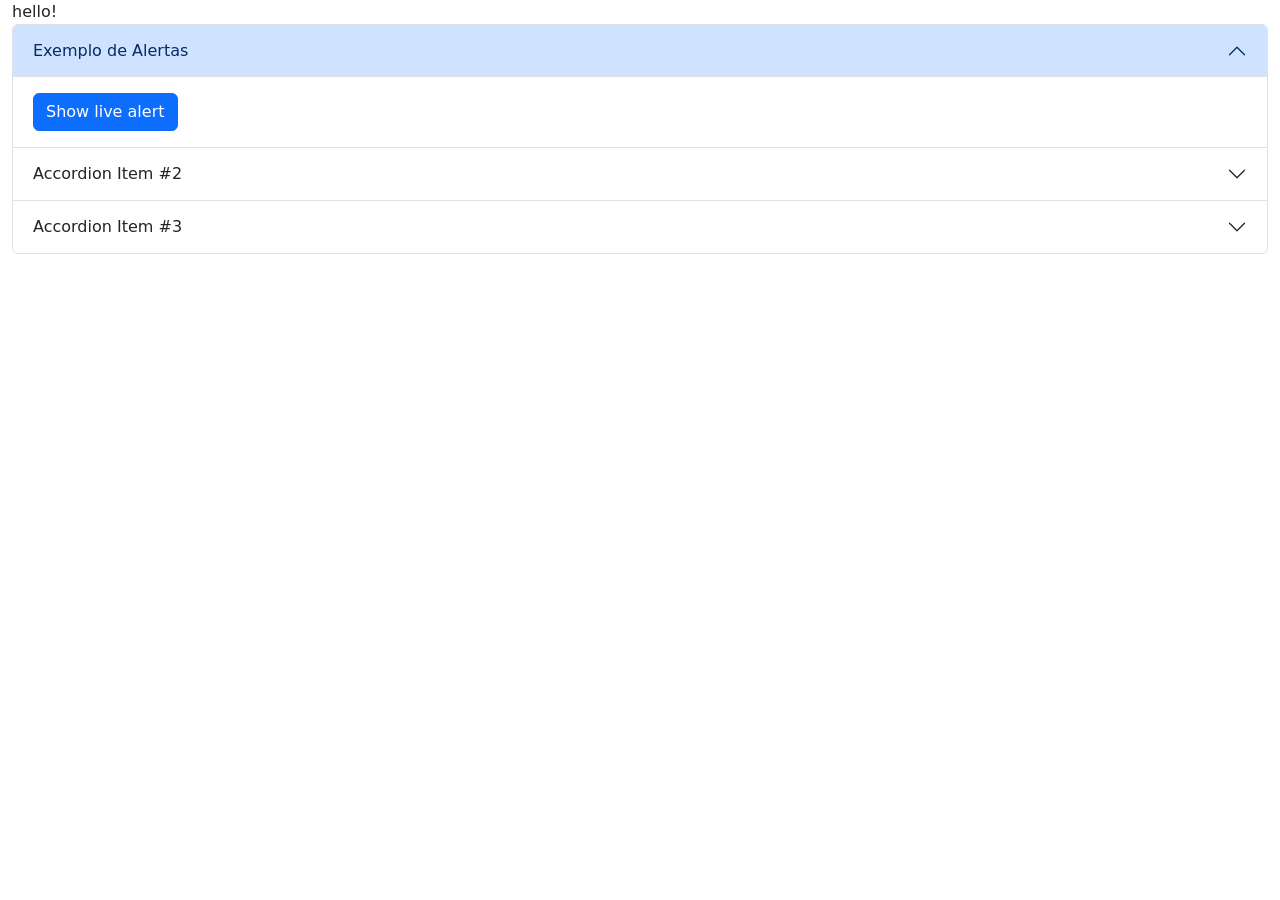
==== index.html @ 04451bff "Aula 01 Bootstrap" ====
<!doctype html>
<html lang="en">
  <head>
    <meta charset="UTF-8" />
    <meta name="viewport" content="width=device-width, initial-scale=1.0" />
    <link href="style.css" />
    <link
      rel="stylesheet"
      href="https://cdn.jsdelivr.net/npm/bootstrap@5.3.3/dist/css/bootstrap.min.css"
      integrity="sha384-QWTKZyjpPEjISv5WaRU9OFeRpok6YctnYmDr5pNlyT2bRjXh0JMhjY6hW+ALEwIH"
      crossorigin="anonymous"
    />
    <script
      src="https://cdn.jsdelivr.net/npm/bootstrap@5.3.3/dist/js/bootstrap.min.js"
      integrity="sha384-0pUGZvbkm6XF6gxjEnlmuGrJXVbNuzT9qBBavbLwCsOGabYfZo0T0to5eqruptLy"
      crossorigin="anonymous"
    ></script>
    <script
      src="https://cdn.jsdelivr.net/npm/bootstrap@5.3.3/dist/js/bootstrap.bundle.min.js"
      integrity="sha384-YvpcrYf0tY3lHB60NNkmXc5s9fDVZLESaAA55NDzOxhy9GkcIdslK1eN7N6jIeHz"
      crossorigin="anonymous"
    ></script>
   
   
    <title>Document</title>

  </head>
  <body>
    <div class="container-fluid main">
      hello!

      <div class="accordion" id="accordionExample">
        <div class="accordion-item">
          <h2 class="accordion-header">
            <button
              class="accordion-button"
              type="button"
              data-bs-toggle="collapse"
              data-bs-target="#collapseOne"
              aria-expanded="true"
              aria-controls="collapseOne"
            >
              Exemplo de Alertas
            </button>
          </h2>
          <div
            id="collapseOne"
            class="accordion-collapse collapse show"
            data-bs-parent="#accordionExample"
          >
            <div class="accordion-body">
              <div id="liveAlertPlaceholder"></div>
            <button type="button" class="btn btn-primary" id="liveAlertBtn">
            Show live alert</button>
            </div>
          </div>
        </div>
        <div class="accordion-item">
          <h2 class="accordion-header">
            <button
              class="accordion-button collapsed"
              type="button"
              data-bs-toggle="collapse"
              data-bs-target="#collapseTwo"
              aria-expanded="false"
              aria-controls="collapseTwo"
            >
              Accordion Item #2
            </button>
          </h2>
          <div
            id="collapseTwo"
            class="accordion-collapse collapse"
            data-bs-parent="#accordionExample"
          >
            <div class="accordion-body">
              <strong>This is the second item’s accordion body.</strong> It is
              hidden by default, until the collapse plugin adds the appropriate
              classes that we use to style each element. These classes control
              the overall appearance, as well as the showing and hiding via CSS
              transitions. You can modify any of this with custom CSS or
              overriding our default variables. It’s also worth noting that just
              about any HTML can go within the <code>.accordion-body</code>,
              though the transition does limit overflow.
            </div>
          </div>
        </div>
        <div class="accordion-item">
          <h2 class="accordion-header">
            <button
              class="accordion-button collapsed"
              type="button"
              data-bs-toggle="collapse"
              data-bs-target="#collapseThree"
              aria-expanded="false"
              aria-controls="collapseThree"
            >
              Accordion Item #3
            </button>
          </h2>
          <div
            id="collapseThree"
            class="accordion-collapse collapse"
            data-bs-parent="#accordionExample"
          >
            <div class="accordion-body">
              <strong>This is the third item’s accordion body.</strong> It is
              hidden by default, until the collapse plugin adds the appropriate
              classes that we use to style each element. These classes control
              the overall appearance, as well as the showing and hiding via CSS
              transitions. You can modify any of this with custom CSS or
              overriding our default variables. It’s also worth noting that just
              about any HTML can go within the <code>.accordion-body</code>,
              though the transition does limit overflow.
            </div>
          </div>
        </div>
      </div>
    </div>

     <script src="script.js"></script>
  </body>
</html>
---- style.css ----
.container {
    background-color: beige;

}
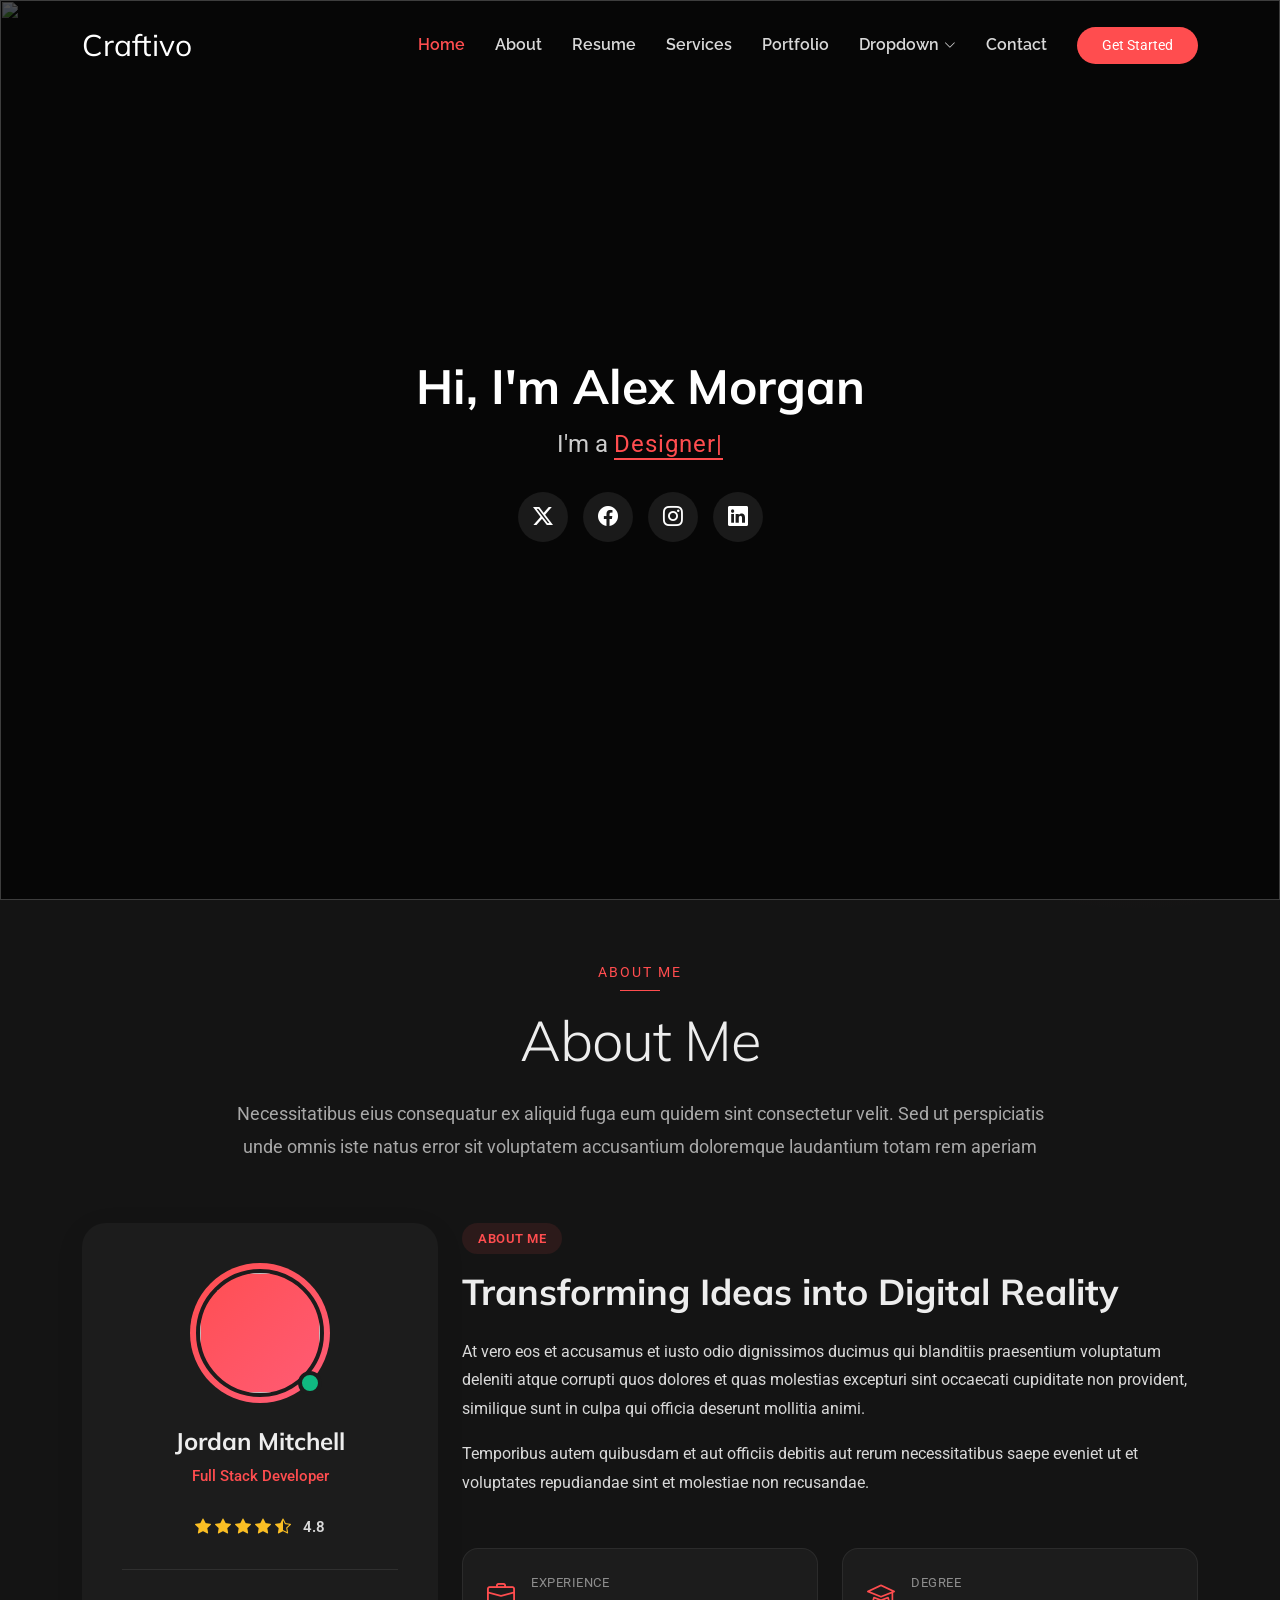
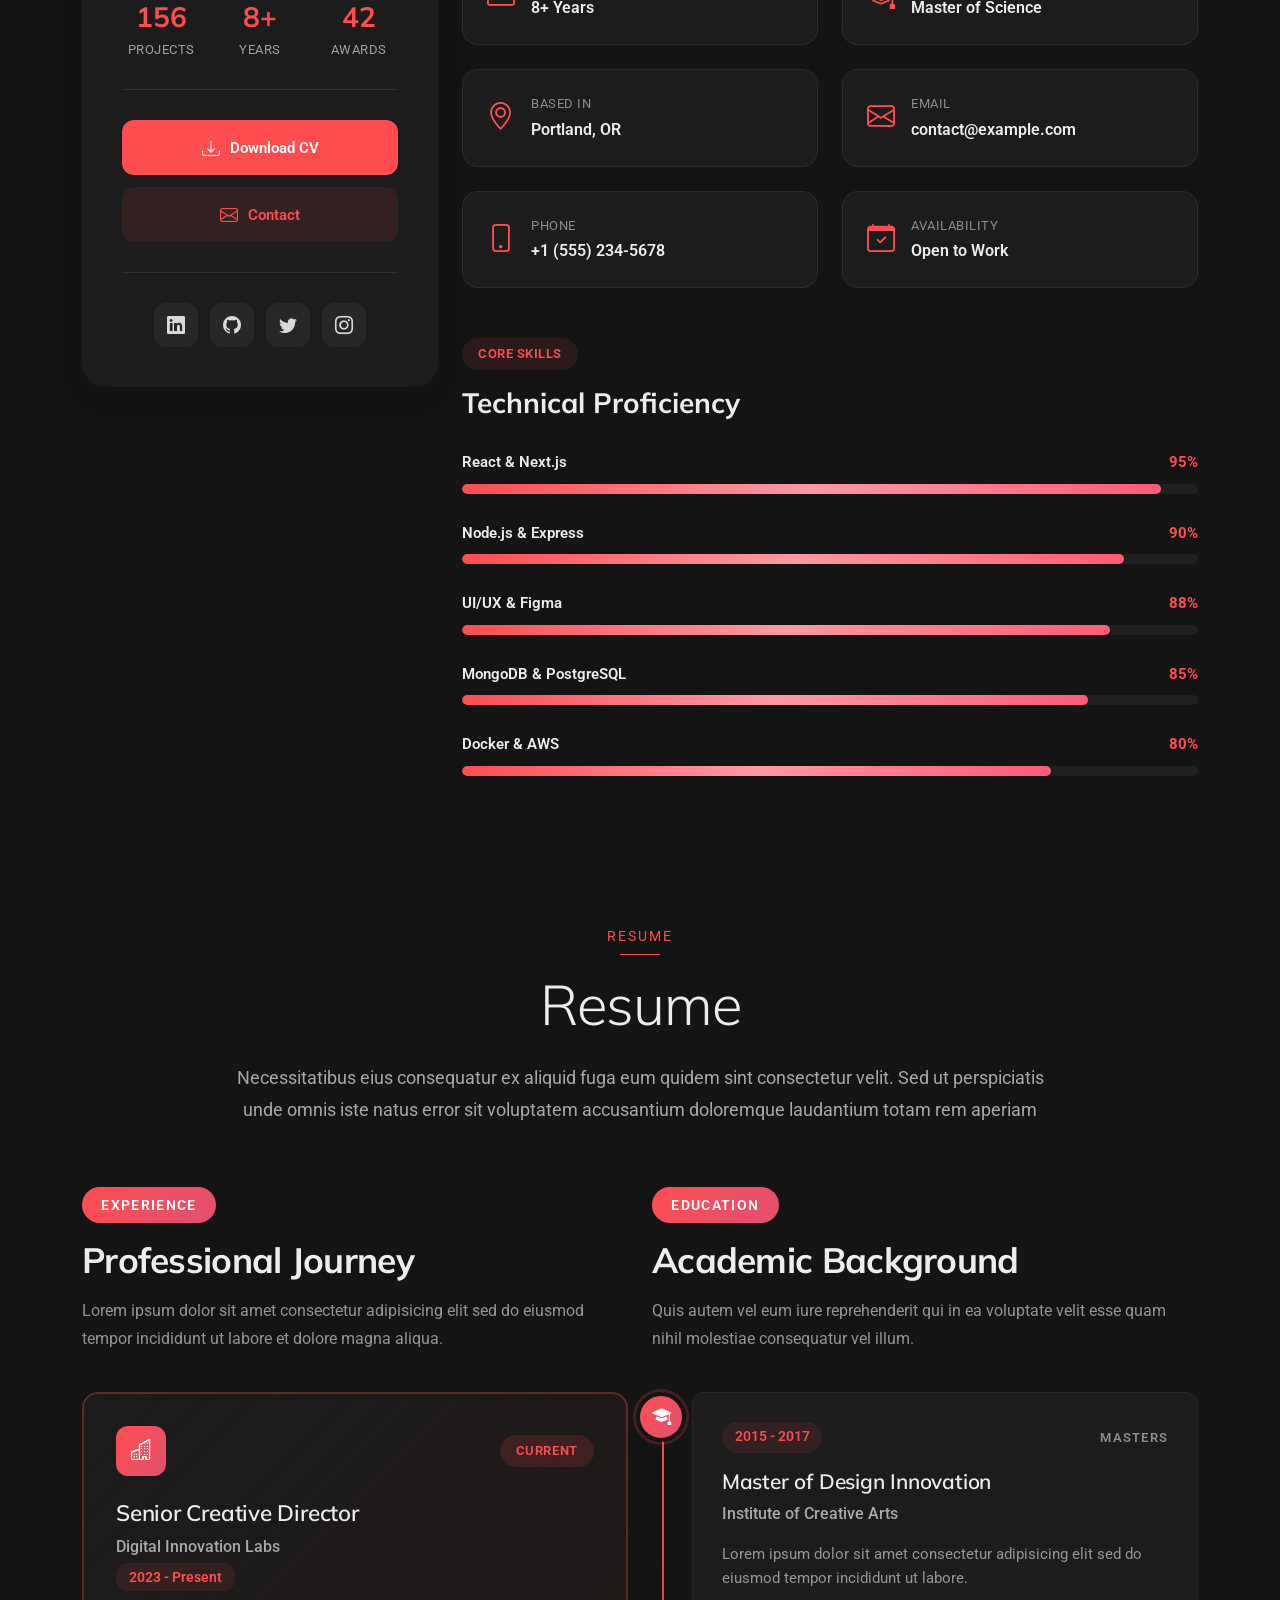
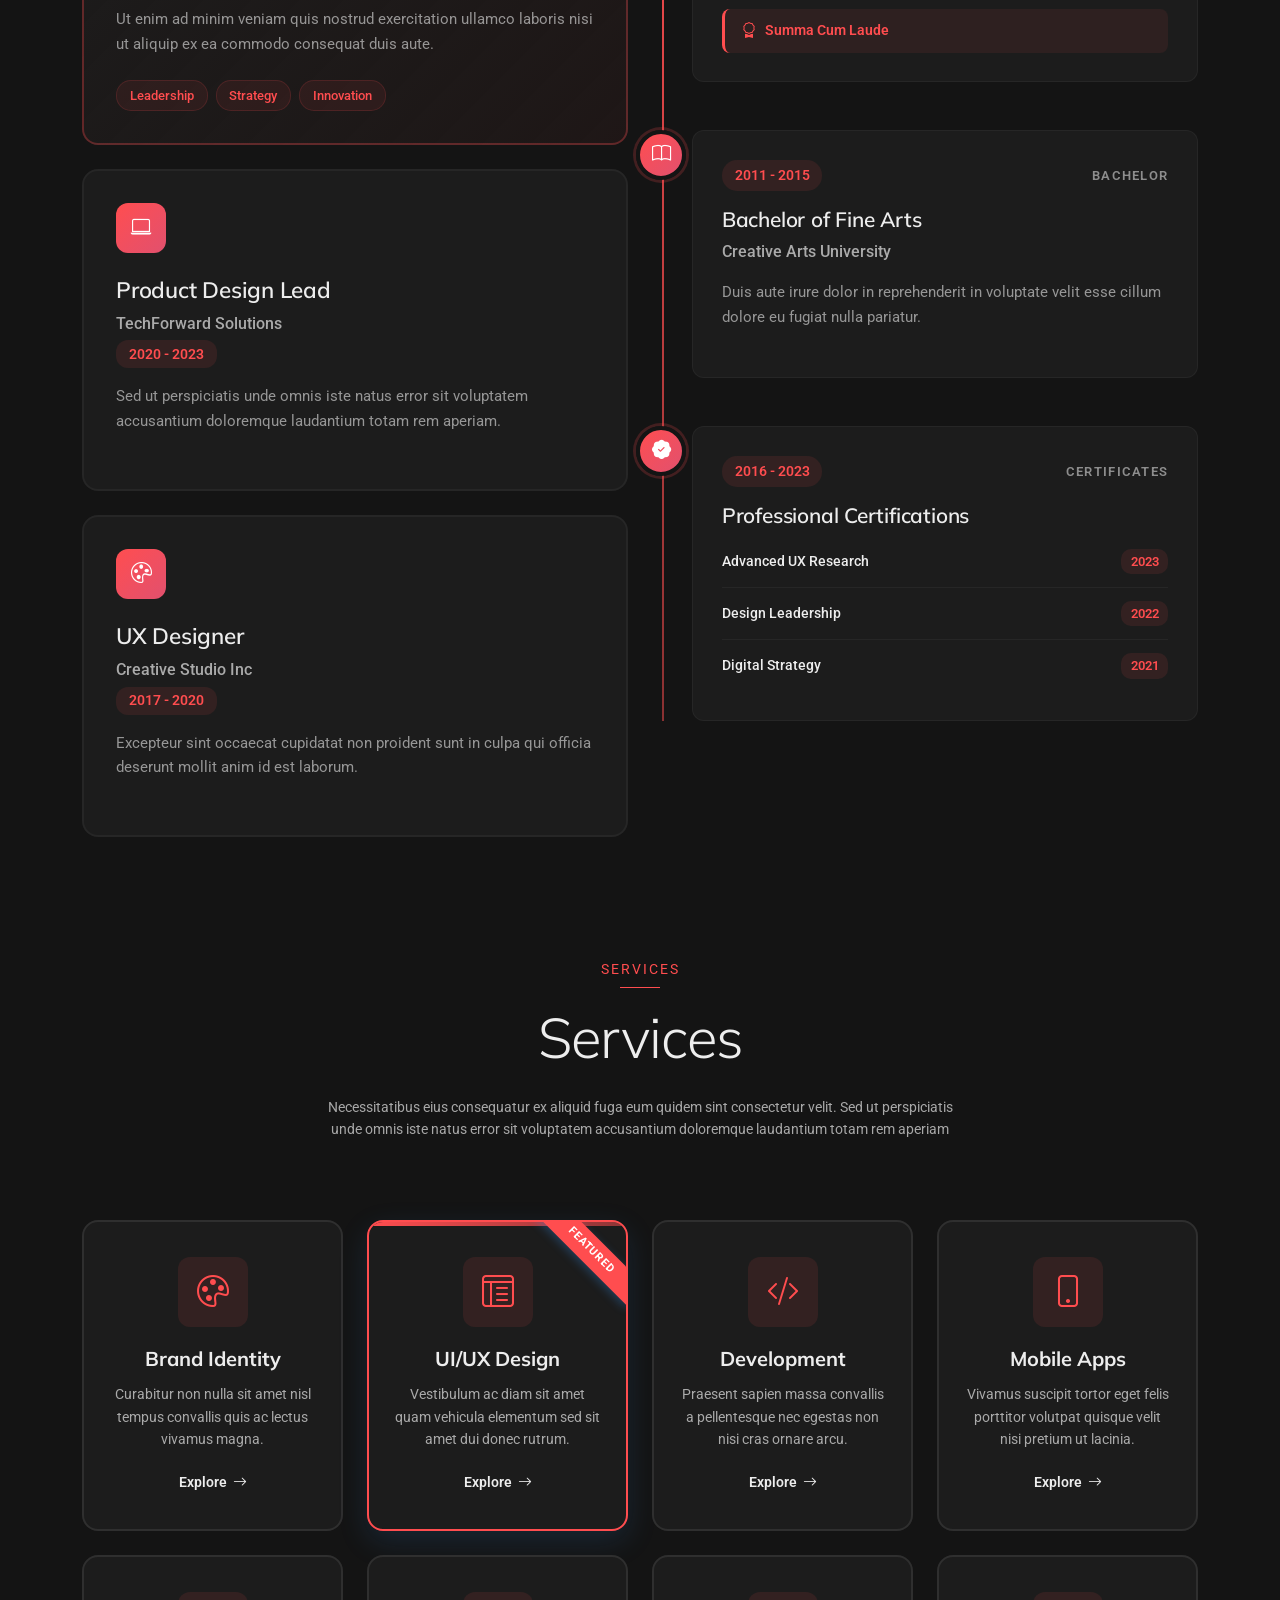
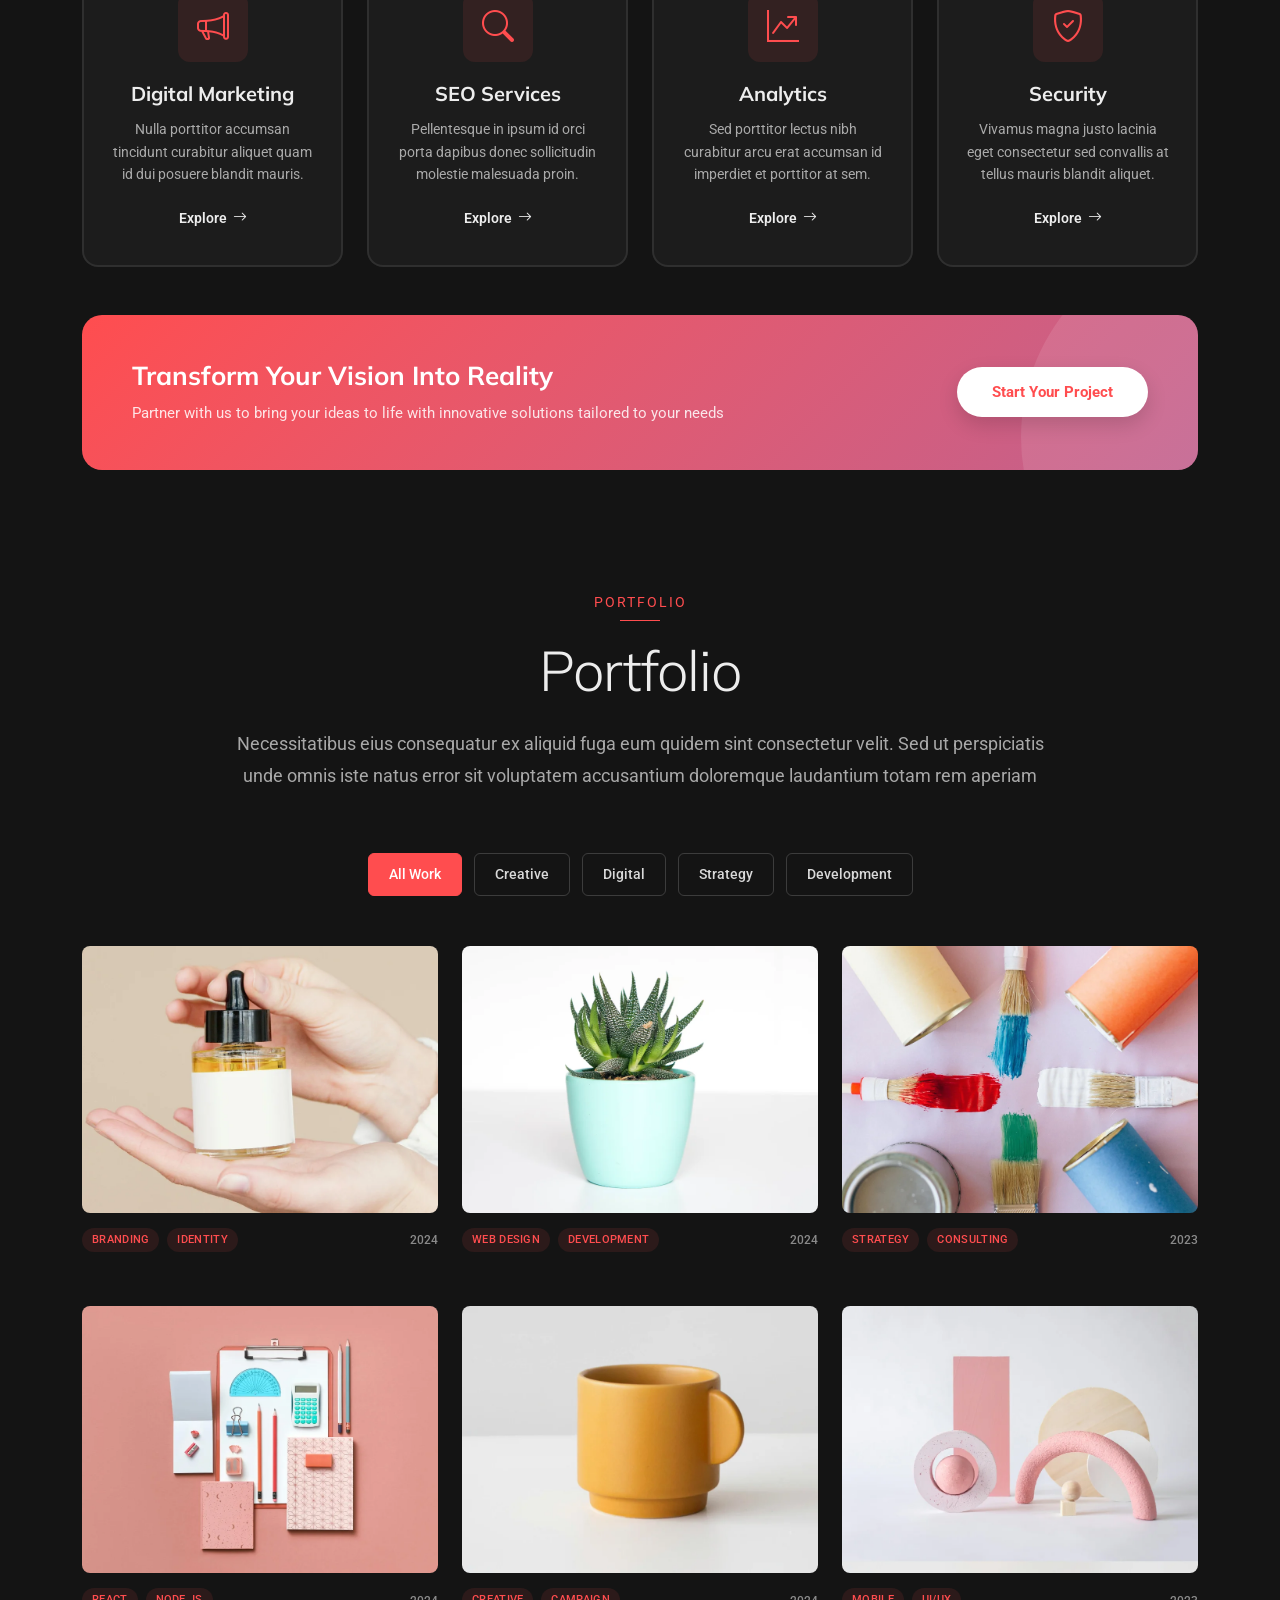
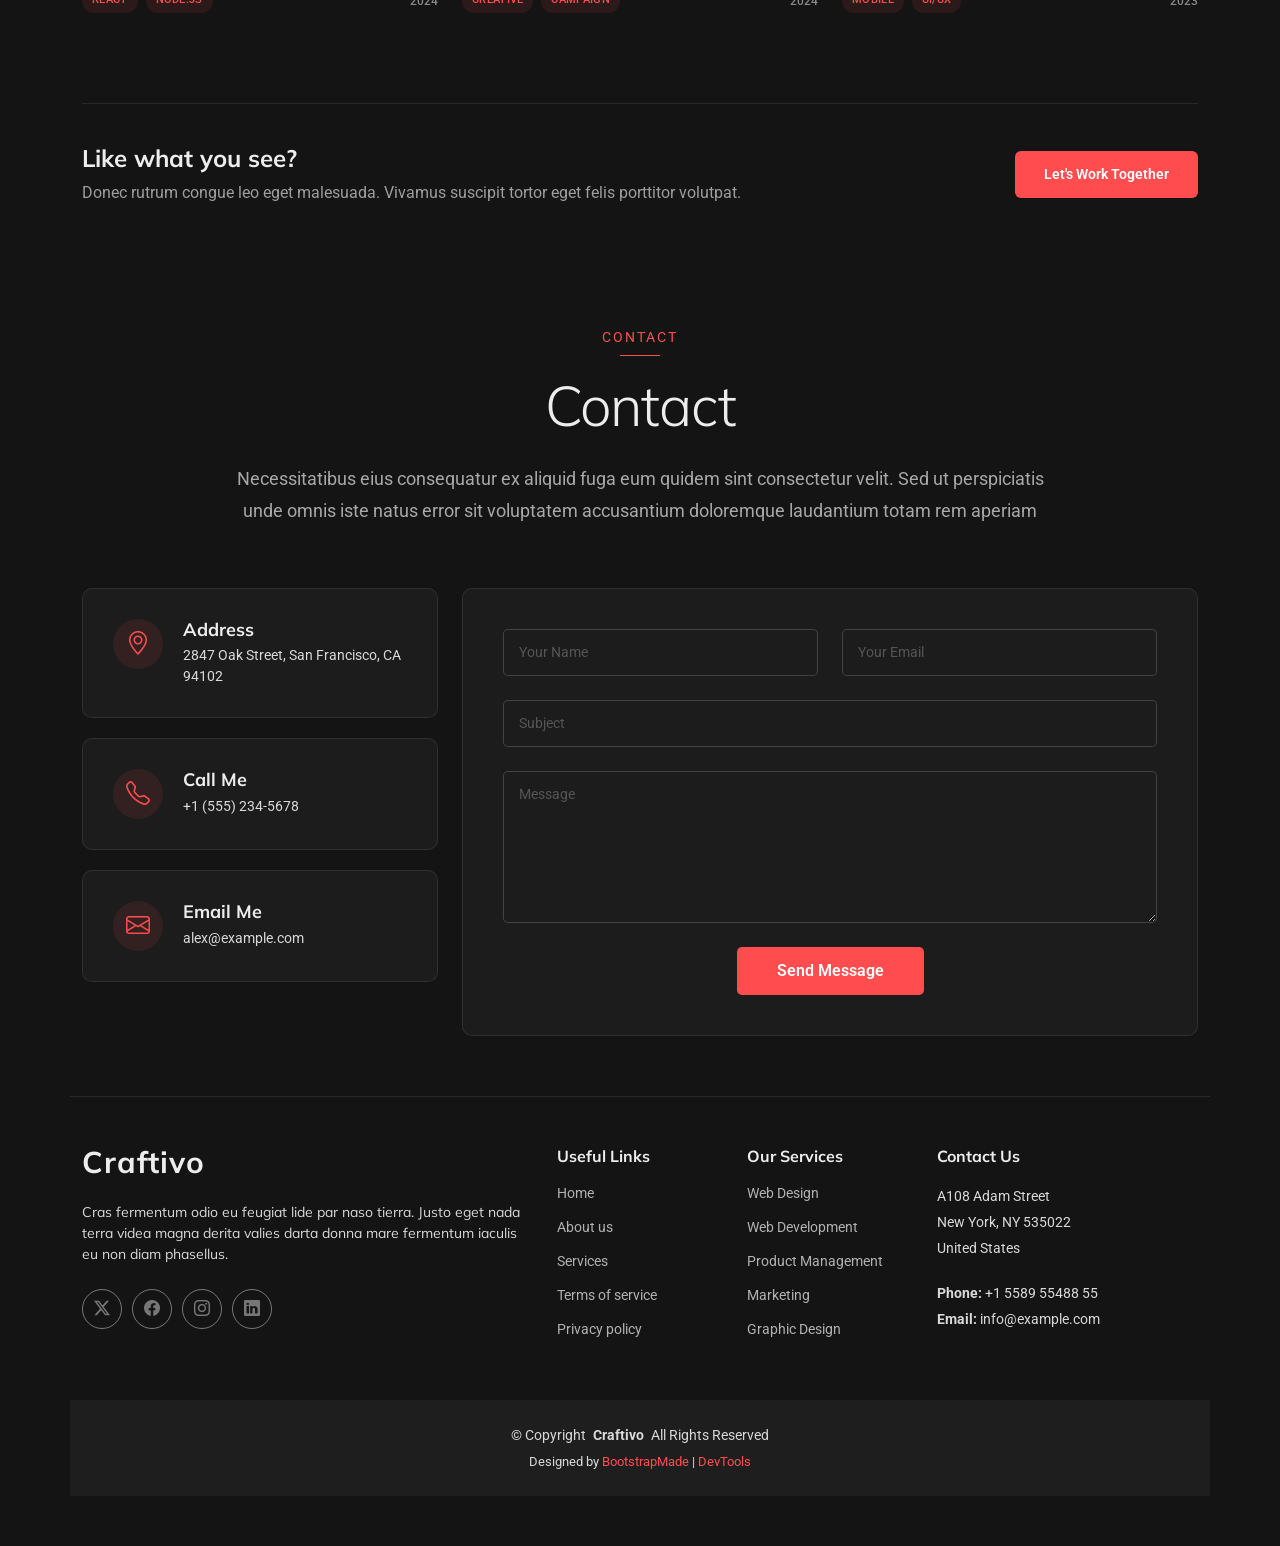
==== commit 133a11be: "adicionado o template do devfolio" ====
--- a/index.html
+++ b/index.html
@@ -1,123 +1,985 @@
-<!doctype html>
+<!DOCTYPE html>
 <html lang="en">
-  <head>
-    <meta charset="UTF-8" />
-    <meta name="viewport" content="width=device-width, initial-scale=1.0" />
-    <link href="style.css" />
-    <link
-      rel="stylesheet"
-      href="https://cdn.jsdelivr.net/npm/bootstrap@5.3.3/dist/css/bootstrap.min.css"
-      integrity="sha384-QWTKZyjpPEjISv5WaRU9OFeRpok6YctnYmDr5pNlyT2bRjXh0JMhjY6hW+ALEwIH"
-      crossorigin="anonymous"
-    />
-    <script
-      src="https://cdn.jsdelivr.net/npm/bootstrap@5.3.3/dist/js/bootstrap.min.js"
-      integrity="sha384-0pUGZvbkm6XF6gxjEnlmuGrJXVbNuzT9qBBavbLwCsOGabYfZo0T0to5eqruptLy"
-      crossorigin="anonymous"
-    ></script>
-    <script
-      src="https://cdn.jsdelivr.net/npm/bootstrap@5.3.3/dist/js/bootstrap.bundle.min.js"
-      integrity="sha384-YvpcrYf0tY3lHB60NNkmXc5s9fDVZLESaAA55NDzOxhy9GkcIdslK1eN7N6jIeHz"
-      crossorigin="anonymous"
-    ></script>
-   
-   
-    <title>Document</title>
-
-  </head>
-  <body>
-    <div class="container-fluid main">
-      hello!
-
-      <div class="accordion" id="accordionExample">
-        <div class="accordion-item">
-          <h2 class="accordion-header">
-            <button
-              class="accordion-button"
-              type="button"
-              data-bs-toggle="collapse"
-              data-bs-target="#collapseOne"
-              aria-expanded="true"
-              aria-controls="collapseOne"
-            >
-              Exemplo de Alertas
-            </button>
-          </h2>
-          <div
-            id="collapseOne"
-            class="accordion-collapse collapse show"
-            data-bs-parent="#accordionExample"
-          >
-            <div class="accordion-body">
-              <div id="liveAlertPlaceholder"></div>
-            <button type="button" class="btn btn-primary" id="liveAlertBtn">
-            Show live alert</button>
-            </div>
-          </div>
-        </div>
-        <div class="accordion-item">
-          <h2 class="accordion-header">
-            <button
-              class="accordion-button collapsed"
-              type="button"
-              data-bs-toggle="collapse"
-              data-bs-target="#collapseTwo"
-              aria-expanded="false"
-              aria-controls="collapseTwo"
-            >
-              Accordion Item #2
-            </button>
-          </h2>
-          <div
-            id="collapseTwo"
-            class="accordion-collapse collapse"
-            data-bs-parent="#accordionExample"
-          >
-            <div class="accordion-body">
-              <strong>This is the second item’s accordion body.</strong> It is
-              hidden by default, until the collapse plugin adds the appropriate
-              classes that we use to style each element. These classes control
-              the overall appearance, as well as the showing and hiding via CSS
-              transitions. You can modify any of this with custom CSS or
-              overriding our default variables. It’s also worth noting that just
-              about any HTML can go within the <code>.accordion-body</code>,
-              though the transition does limit overflow.
-            </div>
-          </div>
-        </div>
-        <div class="accordion-item">
-          <h2 class="accordion-header">
-            <button
-              class="accordion-button collapsed"
-              type="button"
-              data-bs-toggle="collapse"
-              data-bs-target="#collapseThree"
-              aria-expanded="false"
-              aria-controls="collapseThree"
-            >
-              Accordion Item #3
-            </button>
-          </h2>
-          <div
-            id="collapseThree"
-            class="accordion-collapse collapse"
-            data-bs-parent="#accordionExample"
-          >
-            <div class="accordion-body">
-              <strong>This is the third item’s accordion body.</strong> It is
-              hidden by default, until the collapse plugin adds the appropriate
-              classes that we use to style each element. These classes control
-              the overall appearance, as well as the showing and hiding via CSS
-              transitions. You can modify any of this with custom CSS or
-              overriding our default variables. It’s also worth noting that just
-              about any HTML can go within the <code>.accordion-body</code>,
-              though the transition does limit overflow.
-            </div>
-          </div>
-        </div>
+
+<head>
+  <meta charset="utf-8">
+  <meta content="width=device-width, initial-scale=1.0" name="viewport">
+  <title>Index - Craftivo Bootstrap Template</title>
+  <meta name="description" content="">
+  <meta name="keywords" content="">
+
+  <!-- Favicons -->
+  <link href="assets/img/favicon.png" rel="icon">
+  <link href="assets/img/apple-touch-icon.png" rel="apple-touch-icon">
+
+  <!-- Fonts -->
+  <link href="https://fonts.googleapis.com" rel="preconnect">
+  <link href="https://fonts.gstatic.com" rel="preconnect" crossorigin>
+  <link href="https://fonts.googleapis.com/css2?family=Roboto:ital,wght@0,100;0,300;0,400;0,500;0,700;0,900;1,100;1,300;1,400;1,500;1,700;1,900&family=Raleway:ital,wght@0,100;0,200;0,300;0,400;0,500;0,600;0,700;0,800;0,900;1,100;1,200;1,300;1,400;1,500;1,600;1,700;1,800;1,900&family=Mulish:ital,wght@0,200;0,300;0,400;0,500;0,600;0,700;0,800;0,900;1,200;1,300;1,400;1,500;1,600;1,700;1,800;1,900&display=swap" rel="stylesheet">
+
+  <!-- Vendor CSS Files -->
+  <link href="assets/vendor/bootstrap/css/bootstrap.min.css" rel="stylesheet">
+  <link href="assets/vendor/bootstrap-icons/bootstrap-icons.css" rel="stylesheet">
+  <link href="assets/vendor/aos/aos.css" rel="stylesheet">
+  <link href="assets/vendor/glightbox/css/glightbox.min.css" rel="stylesheet">
+  <link href="assets/vendor/swiper/swiper-bundle.min.css" rel="stylesheet">
+
+  <!-- Main CSS File -->
+  <link href="assets/css/main.css" rel="stylesheet">
+
+  <!-- =======================================================
+  * Template Name: Craftivo
+  * Template URL: https://bootstrapmade.com/craftivo-bootstrap-portfolio-template/
+  * Updated: Oct 04 2025 with Bootstrap v5.3.8
+  * Author: BootstrapMade.com
+  * License: https://bootstrapmade.com/license/
+  ======================================================== -->
+</head>
+
+<body class="index-page">
+
+  <header id="header" class="header d-flex align-items-center fixed-top">
+    <div class="container-fluid container-xl position-relative d-flex align-items-center">
+
+      <a href="index.html" class="logo d-flex align-items-center me-auto">
+        <!-- Uncomment the line below if you also wish to use an image logo -->
+        <!-- <img src="assets/img/logo.webp" alt=""> -->
+        <h1 class="sitename">Craftivo</h1>
+      </a>
+
+      <nav id="navmenu" class="navmenu">
+        <ul>
+          <li><a href="#hero" class="active">Home</a></li>
+          <li><a href="#about">About</a></li>
+          <li><a href="#resume">Resume</a></li>
+          <li><a href="#services">Services</a></li>
+          <li><a href="#portfolio">Portfolio</a></li>
+          <li class="dropdown"><a href="#"><span>Dropdown</span> <i class="bi bi-chevron-down toggle-dropdown"></i></a>
+            <ul>
+              <li><a href="#">Dropdown 1</a></li>
+              <li class="dropdown"><a href="#"><span>Deep Dropdown</span> <i class="bi bi-chevron-down toggle-dropdown"></i></a>
+                <ul>
+                  <li><a href="#">Deep Dropdown 1</a></li>
+                  <li><a href="#">Deep Dropdown 2</a></li>
+                  <li><a href="#">Deep Dropdown 3</a></li>
+                  <li><a href="#">Deep Dropdown 4</a></li>
+                  <li><a href="#">Deep Dropdown 5</a></li>
+                </ul>
+              </li>
+              <li><a href="#">Dropdown 2</a></li>
+              <li><a href="#">Dropdown 3</a></li>
+              <li><a href="#">Dropdown 4</a></li>
+            </ul>
+          </li>
+          <li><a href="#contact">Contact</a></li>
+        </ul>
+        <i class="mobile-nav-toggle d-xl-none bi bi-list"></i>
+      </nav>
+
+      <a class="btn-getstarted" href="#about">Get Started</a>
+
+    </div>
+  </header>
+
+  <main class="main">
+
+    <!-- Hero Section -->
+    <section id="hero" class="hero section dark-background">
+
+      <img src="assets/img/profile/profile-bg-5.webp" alt="" data-aos="fade-in">
+
+      <div class="container" data-aos="fade-up" data-aos-delay="100">
+        <div class="row justify-content-center">
+          <div class="col-lg-8 text-center">
+            <h2>Hi, I'm Alex Morgan</h2>
+            <p>I'm a <span class="typed" data-typed-items="Designer, Developer, Freelancer, Photographer"></span><span class="typed-cursor" aria-hidden="true"></span></p>
+            <div class="social-links">
+              <a href="#"><i class="bi bi-twitter-x"></i></a>
+              <a href="#"><i class="bi bi-facebook"></i></a>
+              <a href="#"><i class="bi bi-instagram"></i></a>
+              <a href="#"><i class="bi bi-linkedin"></i></a>
+            </div>
+          </div>
+        </div>
+      </div>
+
+    </section><!-- /Hero Section -->
+
+    <!-- About Section -->
+    <section id="about" class="about section">
+
+      <!-- Section Title -->
+      <div class="container section-title" data-aos="fade-up">
+        <span class="subtitle">About Me</span>
+        <h2>About Me</h2>
+        <p>Necessitatibus eius consequatur ex aliquid fuga eum quidem sint consectetur velit. Sed ut perspiciatis unde omnis iste natus error sit voluptatem accusantium doloremque laudantium totam rem aperiam</p>
+      </div><!-- End Section Title -->
+
+      <div class="container" data-aos="fade-up" data-aos-delay="100">
+
+        <div class="row gy-5">
+          <div class="col-lg-4" data-aos="zoom-in" data-aos-delay="150">
+            <div class="profile-card">
+              <div class="profile-header">
+                <div class="profile-avatar">
+                  <img src="assets/img/profile/profile-square-3.webp" class="img-fluid" alt="">
+                  <div class="status-indicator"></div>
+                </div>
+                <h3>Jordan Mitchell</h3>
+                <span class="role">Full Stack Developer</span>
+                <div class="rating">
+                  <i class="bi bi-star-fill"></i>
+                  <i class="bi bi-star-fill"></i>
+                  <i class="bi bi-star-fill"></i>
+                  <i class="bi bi-star-fill"></i>
+                  <i class="bi bi-star-half"></i>
+                  <span>4.8</span>
+                </div>
+              </div>
+
+              <div class="profile-stats">
+                <div class="stat-item">
+                  <h4>156</h4>
+                  <p>Projects</p>
+                </div>
+                <div class="stat-item">
+                  <h4>8+</h4>
+                  <p>Years</p>
+                </div>
+                <div class="stat-item">
+                  <h4>42</h4>
+                  <p>Awards</p>
+                </div>
+              </div>
+
+              <div class="profile-actions">
+                <a href="#" class="btn-primary"><i class="bi bi-download"></i> Download CV</a>
+                <a href="#" class="btn-secondary"><i class="bi bi-envelope"></i> Contact</a>
+              </div>
+
+              <div class="social-connect">
+                <a href="#"><i class="bi bi-linkedin"></i></a>
+                <a href="#"><i class="bi bi-github"></i></a>
+                <a href="#"><i class="bi bi-twitter"></i></a>
+                <a href="#"><i class="bi bi-instagram"></i></a>
+              </div>
+            </div>
+          </div>
+
+          <div class="col-lg-8" data-aos="fade-left" data-aos-delay="200">
+            <div class="content-wrapper">
+              <div class="bio-section">
+                <div class="section-tag">About Me</div>
+                <h2>Transforming Ideas into Digital Reality</h2>
+                <p>At vero eos et accusamus et iusto odio dignissimos ducimus qui blanditiis praesentium voluptatum deleniti atque corrupti quos dolores et quas molestias excepturi sint occaecati cupiditate non provident, similique sunt in culpa qui officia deserunt mollitia animi.</p>
+                <p>Temporibus autem quibusdam et aut officiis debitis aut rerum necessitatibus saepe eveniet ut et voluptates repudiandae sint et molestiae non recusandae.</p>
+              </div>
+
+              <div class="details-grid">
+                <div class="detail-item" data-aos="fade-up" data-aos-delay="250">
+                  <i class="bi bi-briefcase"></i>
+                  <div class="detail-content">
+                    <span>Experience</span>
+                    <strong>8+ Years</strong>
+                  </div>
+                </div>
+
+                <div class="detail-item" data-aos="fade-up" data-aos-delay="300">
+                  <i class="bi bi-mortarboard"></i>
+                  <div class="detail-content">
+                    <span>Degree</span>
+                    <strong>Master of Science</strong>
+                  </div>
+                </div>
+
+                <div class="detail-item" data-aos="fade-up" data-aos-delay="350">
+                  <i class="bi bi-geo-alt"></i>
+                  <div class="detail-content">
+                    <span>Based In</span>
+                    <strong>Portland, OR</strong>
+                  </div>
+                </div>
+
+                <div class="detail-item" data-aos="fade-up" data-aos-delay="100">
+                  <i class="bi bi-envelope"></i>
+                  <div class="detail-content">
+                    <span>Email</span>
+                    <strong>contact@example.com</strong>
+                  </div>
+                </div>
+
+                <div class="detail-item" data-aos="fade-up" data-aos-delay="150">
+                  <i class="bi bi-phone"></i>
+                  <div class="detail-content">
+                    <span>Phone</span>
+                    <strong>+1 (555) 234-5678</strong>
+                  </div>
+                </div>
+
+                <div class="detail-item" data-aos="fade-up" data-aos-delay="200">
+                  <i class="bi bi-calendar-check"></i>
+                  <div class="detail-content">
+                    <span>Availability</span>
+                    <strong>Open to Work</strong>
+                  </div>
+                </div>
+              </div>
+
+              <div class="skills-showcase" data-aos="fade-up" data-aos-delay="250">
+                <div class="section-tag">Core Skills</div>
+                <h3>Technical Proficiency</h3>
+
+                <div class="skills-list skills-animation">
+                  <div class="skill-item">
+                    <div class="skill-info">
+                      <span class="skill-name">React &amp; Next.js</span>
+                      <span class="skill-percent">95%</span>
+                    </div>
+                    <div class="progress">
+                      <div class="progress-bar" role="progressbar" aria-valuenow="95" aria-valuemin="0" aria-valuemax="100"></div>
+                    </div>
+                  </div>
+
+                  <div class="skill-item">
+                    <div class="skill-info">
+                      <span class="skill-name">Node.js &amp; Express</span>
+                      <span class="skill-percent">90%</span>
+                    </div>
+                    <div class="progress">
+                      <div class="progress-bar" role="progressbar" aria-valuenow="90" aria-valuemin="0" aria-valuemax="100"></div>
+                    </div>
+                  </div>
+
+                  <div class="skill-item">
+                    <div class="skill-info">
+                      <span class="skill-name">UI/UX &amp; Figma</span>
+                      <span class="skill-percent">88%</span>
+                    </div>
+                    <div class="progress">
+                      <div class="progress-bar" role="progressbar" aria-valuenow="88" aria-valuemin="0" aria-valuemax="100"></div>
+                    </div>
+                  </div>
+
+                  <div class="skill-item">
+                    <div class="skill-info">
+                      <span class="skill-name">MongoDB &amp; PostgreSQL</span>
+                      <span class="skill-percent">85%</span>
+                    </div>
+                    <div class="progress">
+                      <div class="progress-bar" role="progressbar" aria-valuenow="85" aria-valuemin="0" aria-valuemax="100"></div>
+                    </div>
+                  </div>
+
+                  <div class="skill-item">
+                    <div class="skill-info">
+                      <span class="skill-name">Docker &amp; AWS</span>
+                      <span class="skill-percent">80%</span>
+                    </div>
+                    <div class="progress">
+                      <div class="progress-bar" role="progressbar" aria-valuenow="80" aria-valuemin="0" aria-valuemax="100"></div>
+                    </div>
+                  </div>
+                </div>
+              </div>
+            </div>
+          </div>
+        </div>
+
+      </div>
+
+    </section><!-- /About Section -->
+
+    <!-- Resume Section -->
+    <section id="resume" class="resume section">
+
+      <!-- Section Title -->
+      <div class="container section-title" data-aos="fade-up">
+        <span class="subtitle">Resume</span>
+        <h2>Resume</h2>
+        <p>Necessitatibus eius consequatur ex aliquid fuga eum quidem sint consectetur velit. Sed ut perspiciatis unde omnis iste natus error sit voluptatem accusantium doloremque laudantium totam rem aperiam</p>
+      </div><!-- End Section Title -->
+
+      <div class="container" data-aos="fade-up" data-aos-delay="100">
+
+        <div class="row gy-5">
+          <div class="col-lg-6">
+            <div class="experience-section">
+              <div class="section-header" data-aos="fade-right" data-aos-delay="200">
+                <div class="header-content">
+                  <span class="section-badge">Experience</span>
+                  <h2>Professional Journey</h2>
+                  <p>Lorem ipsum dolor sit amet consectetur adipisicing elit sed do eiusmod tempor incididunt ut labore et dolore magna aliqua.</p>
+                </div>
+              </div>
+
+              <div class="experience-cards">
+                <div class="exp-card featured" data-aos="zoom-in" data-aos-delay="300">
+                  <div class="card-header">
+                    <div class="company-logo">
+                      <i class="bi bi-buildings"></i>
+                    </div>
+                    <div class="period-badge">Current</div>
+                  </div>
+                  <div class="card-body">
+                    <h3>Senior Creative Director</h3>
+                    <p class="company-name">Digital Innovation Labs</p>
+                    <span class="duration">2023 - Present</span>
+                    <p class="description">Ut enim ad minim veniam quis nostrud exercitation ullamco laboris nisi ut aliquip ex ea commodo consequat duis aute.</p>
+                    <div class="skills-tags">
+                      <span class="skill-tag">Leadership</span>
+                      <span class="skill-tag">Strategy</span>
+                      <span class="skill-tag">Innovation</span>
+                    </div>
+                  </div>
+                </div>
+
+                <div class="exp-card" data-aos="zoom-in" data-aos-delay="350">
+                  <div class="card-header">
+                    <div class="company-logo">
+                      <i class="bi bi-laptop"></i>
+                    </div>
+                  </div>
+                  <div class="card-body">
+                    <h3>Product Design Lead</h3>
+                    <p class="company-name">TechForward Solutions</p>
+                    <span class="duration">2020 - 2023</span>
+                    <p class="description">Sed ut perspiciatis unde omnis iste natus error sit voluptatem accusantium doloremque laudantium totam rem aperiam.</p>
+                  </div>
+                </div>
+
+                <div class="exp-card" data-aos="zoom-in" data-aos-delay="400">
+                  <div class="card-header">
+                    <div class="company-logo">
+                      <i class="bi bi-palette"></i>
+                    </div>
+                  </div>
+                  <div class="card-body">
+                    <h3>UX Designer</h3>
+                    <p class="company-name">Creative Studio Inc</p>
+                    <span class="duration">2017 - 2020</span>
+                    <p class="description">Excepteur sint occaecat cupidatat non proident sunt in culpa qui officia deserunt mollit anim id est laborum.</p>
+                  </div>
+                </div>
+              </div>
+            </div>
+          </div>
+
+          <div class="col-lg-6">
+            <div class="education-section">
+              <div class="section-header" data-aos="fade-left" data-aos-delay="200">
+                <div class="header-content">
+                  <span class="section-badge">Education</span>
+                  <h2>Academic Background</h2>
+                  <p>Quis autem vel eum iure reprehenderit qui in ea voluptate velit esse quam nihil molestiae consequatur vel illum.</p>
+                </div>
+              </div>
+
+              <div class="education-timeline" data-aos="fade-left" data-aos-delay="300">
+                <div class="timeline-track">
+                  <div class="timeline-item">
+                    <div class="timeline-marker">
+                      <i class="bi bi-mortarboard-fill"></i>
+                    </div>
+                    <div class="timeline-content">
+                      <div class="education-meta">
+                        <span class="year-range">2015 - 2017</span>
+                        <span class="degree-level">Masters</span>
+                      </div>
+                      <h4>Master of Design Innovation</h4>
+                      <p class="institution">Institute of Creative Arts</p>
+                      <p class="description">Lorem ipsum dolor sit amet consectetur adipisicing elit sed do eiusmod tempor incididunt ut labore.</p>
+                      <div class="achievement">
+                        <i class="bi bi-award"></i>
+                        <span>Summa Cum Laude</span>
+                      </div>
+                    </div>
+                  </div>
+
+                  <div class="timeline-item">
+                    <div class="timeline-marker">
+                      <i class="bi bi-book"></i>
+                    </div>
+                    <div class="timeline-content">
+                      <div class="education-meta">
+                        <span class="year-range">2011 - 2015</span>
+                        <span class="degree-level">Bachelor</span>
+                      </div>
+                      <h4>Bachelor of Fine Arts</h4>
+                      <p class="institution">Creative Arts University</p>
+                      <p class="description">Duis aute irure dolor in reprehenderit in voluptate velit esse cillum dolore eu fugiat nulla pariatur.</p>
+                    </div>
+                  </div>
+
+                  <div class="timeline-item">
+                    <div class="timeline-marker">
+                      <i class="bi bi-patch-check-fill"></i>
+                    </div>
+                    <div class="timeline-content">
+                      <div class="education-meta">
+                        <span class="year-range">2016 - 2023</span>
+                        <span class="degree-level">Certificates</span>
+                      </div>
+                      <h4>Professional Certifications</h4>
+                      <div class="certifications-list">
+                        <div class="cert-item">
+                          <span class="cert-name">Advanced UX Research</span>
+                          <span class="cert-year">2023</span>
+                        </div>
+                        <div class="cert-item">
+                          <span class="cert-name">Design Leadership</span>
+                          <span class="cert-year">2022</span>
+                        </div>
+                        <div class="cert-item">
+                          <span class="cert-name">Digital Strategy</span>
+                          <span class="cert-year">2021</span>
+                        </div>
+                      </div>
+                    </div>
+                  </div>
+                </div>
+              </div>
+            </div>
+          </div>
+        </div>
+
+      </div>
+
+    </section><!-- /Resume Section -->
+
+    <!-- Services Section -->
+    <section id="services" class="services section">
+
+      <!-- Section Title -->
+      <div class="container section-title" data-aos="fade-up">
+        <span class="subtitle">Services</span>
+        <h2>Services</h2>
+        <p>Necessitatibus eius consequatur ex aliquid fuga eum quidem sint consectetur velit. Sed ut perspiciatis unde omnis iste natus error sit voluptatem accusantium doloremque laudantium totam rem aperiam</p>
+      </div><!-- End Section Title -->
+
+      <div class="container" data-aos="fade-up" data-aos-delay="100">
+
+        <div class="row gy-4">
+          <div class="col-lg-3 col-md-6" data-aos="zoom-in" data-aos-delay="100">
+            <div class="service-item">
+              <div class="icon-wrapper">
+                <i class="bi bi-palette"></i>
+              </div>
+              <h4>Brand Identity</h4>
+              <p>Curabitur non nulla sit amet nisl tempus convallis quis ac lectus vivamus magna.</p>
+              <a href="service-details.html" class="read-more">
+                <span>Explore</span>
+                <i class="bi bi-arrow-right"></i>
+              </a>
+            </div>
+          </div>
+
+          <div class="col-lg-3 col-md-6" data-aos="zoom-in" data-aos-delay="200">
+            <div class="service-item featured">
+              <div class="featured-tag">Featured</div>
+              <div class="icon-wrapper">
+                <i class="bi bi-layout-text-window-reverse"></i>
+              </div>
+              <h4>UI/UX Design</h4>
+              <p>Vestibulum ac diam sit amet quam vehicula elementum sed sit amet dui donec rutrum.</p>
+              <a href="service-details.html" class="read-more">
+                <span>Explore</span>
+                <i class="bi bi-arrow-right"></i>
+              </a>
+            </div>
+          </div>
+
+          <div class="col-lg-3 col-md-6" data-aos="zoom-in" data-aos-delay="300">
+            <div class="service-item">
+              <div class="icon-wrapper">
+                <i class="bi bi-code-slash"></i>
+              </div>
+              <h4>Development</h4>
+              <p>Praesent sapien massa convallis a pellentesque nec egestas non nisi cras ornare arcu.</p>
+              <a href="service-details.html" class="read-more">
+                <span>Explore</span>
+                <i class="bi bi-arrow-right"></i>
+              </a>
+            </div>
+          </div>
+
+          <div class="col-lg-3 col-md-6" data-aos="zoom-in" data-aos-delay="400">
+            <div class="service-item">
+              <div class="icon-wrapper">
+                <i class="bi bi-phone"></i>
+              </div>
+              <h4>Mobile Apps</h4>
+              <p>Vivamus suscipit tortor eget felis porttitor volutpat quisque velit nisi pretium ut lacinia.</p>
+              <a href="service-details.html" class="read-more">
+                <span>Explore</span>
+                <i class="bi bi-arrow-right"></i>
+              </a>
+            </div>
+          </div>
+
+          <div class="col-lg-3 col-md-6" data-aos="zoom-in" data-aos-delay="100">
+            <div class="service-item">
+              <div class="icon-wrapper">
+                <i class="bi bi-megaphone"></i>
+              </div>
+              <h4>Digital Marketing</h4>
+              <p>Nulla porttitor accumsan tincidunt curabitur aliquet quam id dui posuere blandit mauris.</p>
+              <a href="service-details.html" class="read-more">
+                <span>Explore</span>
+                <i class="bi bi-arrow-right"></i>
+              </a>
+            </div>
+          </div>
+
+          <div class="col-lg-3 col-md-6" data-aos="zoom-in" data-aos-delay="200">
+            <div class="service-item">
+              <div class="icon-wrapper">
+                <i class="bi bi-search"></i>
+              </div>
+              <h4>SEO Services</h4>
+              <p>Pellentesque in ipsum id orci porta dapibus donec sollicitudin molestie malesuada proin.</p>
+              <a href="service-details.html" class="read-more">
+                <span>Explore</span>
+                <i class="bi bi-arrow-right"></i>
+              </a>
+            </div>
+          </div>
+
+          <div class="col-lg-3 col-md-6" data-aos="zoom-in" data-aos-delay="300">
+            <div class="service-item">
+              <div class="icon-wrapper">
+                <i class="bi bi-graph-up-arrow"></i>
+              </div>
+              <h4>Analytics</h4>
+              <p>Sed porttitor lectus nibh curabitur arcu erat accumsan id imperdiet et porttitor at sem.</p>
+              <a href="service-details.html" class="read-more">
+                <span>Explore</span>
+                <i class="bi bi-arrow-right"></i>
+              </a>
+            </div>
+          </div>
+
+          <div class="col-lg-3 col-md-6" data-aos="zoom-in" data-aos-delay="400">
+            <div class="service-item">
+              <div class="icon-wrapper">
+                <i class="bi bi-shield-check"></i>
+              </div>
+              <h4>Security</h4>
+              <p>Vivamus magna justo lacinia eget consectetur sed convallis at tellus mauris blandit aliquet.</p>
+              <a href="service-details.html" class="read-more">
+                <span>Explore</span>
+                <i class="bi bi-arrow-right"></i>
+              </a>
+            </div>
+          </div>
+
+        </div>
+
+        <div class="row mt-5">
+          <div class="col-12" data-aos="fade-up" data-aos-delay="200">
+            <div class="cta-box">
+              <div class="row align-items-center">
+                <div class="col-lg-8">
+                  <h3>Transform Your Vision Into Reality</h3>
+                  <p>Partner with us to bring your ideas to life with innovative solutions tailored to your needs</p>
+                </div>
+                <div class="col-lg-4 text-lg-end text-center">
+                  <a href="service-details.html" class="cta-btn">Start Your Project</a>
+                </div>
+              </div>
+            </div>
+          </div>
+        </div>
+
+      </div>
+
+    </section><!-- /Services Section -->
+
+    <!-- Portfolio Section -->
+    <section id="portfolio" class="portfolio section">
+
+      <!-- Section Title -->
+      <div class="container section-title" data-aos="fade-up">
+        <span class="subtitle">Portfolio</span>
+        <h2>Portfolio</h2>
+        <p>Necessitatibus eius consequatur ex aliquid fuga eum quidem sint consectetur velit. Sed ut perspiciatis unde omnis iste natus error sit voluptatem accusantium doloremque laudantium totam rem aperiam</p>
+      </div><!-- End Section Title -->
+
+      <div class="container" data-aos="fade-up" data-aos-delay="100">
+
+        <div class="isotope-layout" data-default-filter="*" data-layout="masonry" data-sort="original-order">
+          <ul class="portfolio-filters isotope-filters" data-aos="fade-up" data-aos-delay="200">
+            <li data-filter="*" class="filter-active">All Work</li>
+            <li data-filter=".filter-creative">Creative</li>
+            <li data-filter=".filter-digital">Digital</li>
+            <li data-filter=".filter-strategy">Strategy</li>
+            <li data-filter=".filter-development">Development</li>
+          </ul>
+
+          <div class="row gy-4 isotope-container" data-aos="fade-up" data-aos-delay="300">
+            <div class="col-lg-4 col-md-6 portfolio-item isotope-item filter-creative">
+              <div class="portfolio-card">
+                <div class="portfolio-image-container">
+                  <img src="assets/img/portfolio/portfolio-1.webp" alt="Creative Project" class="img-fluid" loading="lazy">
+                  <div class="portfolio-overlay">
+                    <div class="portfolio-info">
+                      <span class="project-category">Creative Design</span>
+                      <h4>Visual Identity System</h4>
+                    </div>
+                    <div class="portfolio-actions">
+                      <a href="assets/img/portfolio/portfolio-1.webp" class="glightbox portfolio-link">
+                        <i class="bi bi-plus-lg"></i>
+                      </a>
+                      <a href="#" class="portfolio-details">
+                        <i class="bi bi-arrow-right"></i>
+                      </a>
+                    </div>
+                  </div>
+                </div>
+                <div class="portfolio-meta">
+                  <div class="project-tags">
+                    <span class="tag">Branding</span>
+                    <span class="tag">Identity</span>
+                  </div>
+                  <div class="project-year">2024</div>
+                </div>
+              </div>
+            </div>
+
+            <div class="col-lg-4 col-md-6 portfolio-item isotope-item filter-digital">
+              <div class="portfolio-card">
+                <div class="portfolio-image-container">
+                  <img src="assets/img/portfolio/portfolio-2.webp" alt="Digital Project" class="img-fluid" loading="lazy">
+                  <div class="portfolio-overlay">
+                    <div class="portfolio-info">
+                      <span class="project-category">Digital Experience</span>
+                      <h4>Interactive Web Platform</h4>
+                    </div>
+                    <div class="portfolio-actions">
+                      <a href="assets/img/portfolio/portfolio-2.webp" class="glightbox portfolio-link">
+                        <i class="bi bi-plus-lg"></i>
+                      </a>
+                      <a href="#" class="portfolio-details">
+                        <i class="bi bi-arrow-right"></i>
+                      </a>
+                    </div>
+                  </div>
+                </div>
+                <div class="portfolio-meta">
+                  <div class="project-tags">
+                    <span class="tag">Web Design</span>
+                    <span class="tag">Development</span>
+                  </div>
+                  <div class="project-year">2024</div>
+                </div>
+              </div>
+            </div>
+
+            <div class="col-lg-4 col-md-6 portfolio-item isotope-item filter-strategy">
+              <div class="portfolio-card">
+                <div class="portfolio-image-container">
+                  <img src="assets/img/portfolio/portfolio-3.webp" alt="Strategy Project" class="img-fluid" loading="lazy">
+                  <div class="portfolio-overlay">
+                    <div class="portfolio-info">
+                      <span class="project-category">Brand Strategy</span>
+                      <h4>Market Positioning</h4>
+                    </div>
+                    <div class="portfolio-actions">
+                      <a href="assets/img/portfolio/portfolio-3.webp" class="glightbox portfolio-link">
+                        <i class="bi bi-plus-lg"></i>
+                      </a>
+                      <a href="#" class="portfolio-details">
+                        <i class="bi bi-arrow-right"></i>
+                      </a>
+                    </div>
+                  </div>
+                </div>
+                <div class="portfolio-meta">
+                  <div class="project-tags">
+                    <span class="tag">Strategy</span>
+                    <span class="tag">Consulting</span>
+                  </div>
+                  <div class="project-year">2023</div>
+                </div>
+              </div>
+            </div>
+
+            <div class="col-lg-4 col-md-6 portfolio-item isotope-item filter-development">
+              <div class="portfolio-card">
+                <div class="portfolio-image-container">
+                  <img src="assets/img/portfolio/portfolio-4.webp" alt="Development Project" class="img-fluid" loading="lazy">
+                  <div class="portfolio-overlay">
+                    <div class="portfolio-info">
+                      <span class="project-category">Full Stack</span>
+                      <h4>Custom Application</h4>
+                    </div>
+                    <div class="portfolio-actions">
+                      <a href="assets/img/portfolio/portfolio-4.webp" class="glightbox portfolio-link">
+                        <i class="bi bi-plus-lg"></i>
+                      </a>
+                      <a href="#" class="portfolio-details">
+                        <i class="bi bi-arrow-right"></i>
+                      </a>
+                    </div>
+                  </div>
+                </div>
+                <div class="portfolio-meta">
+                  <div class="project-tags">
+                    <span class="tag">React</span>
+                    <span class="tag">Node.js</span>
+                  </div>
+                  <div class="project-year">2024</div>
+                </div>
+              </div>
+            </div>
+
+            <div class="col-lg-4 col-md-6 portfolio-item isotope-item filter-creative">
+              <div class="portfolio-card">
+                <div class="portfolio-image-container">
+                  <img src="assets/img/portfolio/portfolio-5.webp" alt="Creative Project" class="img-fluid" loading="lazy">
+                  <div class="portfolio-overlay">
+                    <div class="portfolio-info">
+                      <span class="project-category">Art Direction</span>
+                      <h4>Campaign Design</h4>
+                    </div>
+                    <div class="portfolio-actions">
+                      <a href="assets/img/portfolio/portfolio-5.webp" class="glightbox portfolio-link">
+                        <i class="bi bi-plus-lg"></i>
+                      </a>
+                      <a href="#" class="portfolio-details">
+                        <i class="bi bi-arrow-right"></i>
+                      </a>
+                    </div>
+                  </div>
+                </div>
+                <div class="portfolio-meta">
+                  <div class="project-tags">
+                    <span class="tag">Creative</span>
+                    <span class="tag">Campaign</span>
+                  </div>
+                  <div class="project-year">2024</div>
+                </div>
+              </div>
+            </div>
+
+            <div class="col-lg-4 col-md-6 portfolio-item isotope-item filter-digital">
+              <div class="portfolio-card">
+                <div class="portfolio-image-container">
+                  <img src="assets/img/portfolio/portfolio-6.webp" alt="Digital Project" class="img-fluid" loading="lazy">
+                  <div class="portfolio-overlay">
+                    <div class="portfolio-info">
+                      <span class="project-category">Digital Product</span>
+                      <h4>Mobile Experience</h4>
+                    </div>
+                    <div class="portfolio-actions">
+                      <a href="assets/img/portfolio/portfolio-6.webp" class="glightbox portfolio-link">
+                        <i class="bi bi-plus-lg"></i>
+                      </a>
+                      <a href="#" class="portfolio-details">
+                        <i class="bi bi-arrow-right"></i>
+                      </a>
+                    </div>
+                  </div>
+                </div>
+                <div class="portfolio-meta">
+                  <div class="project-tags">
+                    <span class="tag">Mobile</span>
+                    <span class="tag">UI/UX</span>
+                  </div>
+                  <div class="project-year">2023</div>
+                </div>
+              </div>
+            </div>
+          </div>
+
+        </div>
+
+        <div class="portfolio-bottom" data-aos="fade-up" data-aos-delay="400">
+          <div class="row align-items-center">
+            <div class="col-lg-8">
+              <h3>Like what you see?</h3>
+              <p>Donec rutrum congue leo eget malesuada. Vivamus suscipit tortor eget felis porttitor volutpat.</p>
+            </div>
+            <div class="col-lg-4 text-lg-end">
+              <a href="#contact" class="btn btn-accent">Let's Work Together</a>
+            </div>
+          </div>
+        </div>
+
+      </div>
+
+    </section><!-- /Portfolio Section -->
+
+    <!-- Contact Section -->
+    <section id="contact" class="contact section">
+
+      <!-- Section Title -->
+      <div class="container section-title" data-aos="fade-up">
+        <span class="subtitle">Contact</span>
+        <h2>Contact</h2>
+        <p>Necessitatibus eius consequatur ex aliquid fuga eum quidem sint consectetur velit. Sed ut perspiciatis unde omnis iste natus error sit voluptatem accusantium doloremque laudantium totam rem aperiam</p>
+      </div><!-- End Section Title -->
+
+      <div class="container">
+
+        <div class="row gy-4">
+
+          <div class="col-lg-4">
+            <div class="info-item">
+              <div class="icon-wrapper">
+                <i class="bi bi-geo-alt"></i>
+              </div>
+              <div>
+                <h3>Address</h3>
+                <p>2847 Oak Street, San Francisco, CA 94102</p>
+              </div>
+            </div>
+
+            <div class="info-item">
+              <div class="icon-wrapper">
+                <i class="bi bi-telephone"></i>
+              </div>
+              <div>
+                <h3>Call Me</h3>
+                <p>+1 (555) 234-5678</p>
+              </div>
+            </div>
+
+            <div class="info-item">
+              <div class="icon-wrapper">
+                <i class="bi bi-envelope"></i>
+              </div>
+              <div>
+                <h3>Email Me</h3>
+                <p>alex@example.com</p>
+              </div>
+            </div>
+
+          </div>
+
+          <div class="col-lg-8">
+            <form action="forms/contact.php" method="post" class="php-email-form">
+              <div class="row gy-4">
+
+                <div class="col-md-6">
+                  <input type="text" name="name" class="form-control" placeholder="Your Name" required="">
+                </div>
+
+                <div class="col-md-6">
+                  <input type="email" class="form-control" name="email" placeholder="Your Email" required="">
+                </div>
+
+                <div class="col-md-12">
+                  <input type="text" class="form-control" name="subject" placeholder="Subject" required="">
+                </div>
+
+                <div class="col-md-12">
+                  <textarea class="form-control" name="message" rows="6" placeholder="Message" required=""></textarea>
+                </div>
+
+                <div class="col-md-12 text-center">
+                  <div class="loading">Loading</div>
+                  <div class="error-message"></div>
+                  <div class="sent-message">Your message has been sent. Thank you!</div>
+
+                  <button type="submit">Send Message</button>
+                </div>
+
+              </div>
+            </form>
+          </div>
+
+        </div>
+
+      </div>
+
+    </section><!-- /Contact Section -->
+
+  </main>
+
+  <footer id="footer" class="footer">
+
+    <div class="container footer-top">
+      <div class="row gy-4">
+        <div class="col-lg-5 col-md-12 footer-about">
+          <a href="index.html" class="logo d-flex align-items-center">
+            <span class="sitename">Craftivo</span>
+          </a>
+          <p>Cras fermentum odio eu feugiat lide par naso tierra. Justo eget nada terra videa magna derita valies darta donna mare fermentum iaculis eu non diam phasellus.</p>
+          <div class="social-links d-flex mt-4">
+            <a href=""><i class="bi bi-twitter-x"></i></a>
+            <a href=""><i class="bi bi-facebook"></i></a>
+            <a href=""><i class="bi bi-instagram"></i></a>
+            <a href=""><i class="bi bi-linkedin"></i></a>
+          </div>
+        </div>
+
+        <div class="col-lg-2 col-6 footer-links">
+          <h4>Useful Links</h4>
+          <ul>
+            <li><a href="#">Home</a></li>
+            <li><a href="#">About us</a></li>
+            <li><a href="#">Services</a></li>
+            <li><a href="#">Terms of service</a></li>
+            <li><a href="#">Privacy policy</a></li>
+          </ul>
+        </div>
+
+        <div class="col-lg-2 col-6 footer-links">
+          <h4>Our Services</h4>
+          <ul>
+            <li><a href="#">Web Design</a></li>
+            <li><a href="#">Web Development</a></li>
+            <li><a href="#">Product Management</a></li>
+            <li><a href="#">Marketing</a></li>
+            <li><a href="#">Graphic Design</a></li>
+          </ul>
+        </div>
+
+        <div class="col-lg-3 col-md-12 footer-contact text-center text-md-start">
+          <h4>Contact Us</h4>
+          <p>A108 Adam Street</p>
+          <p>New York, NY 535022</p>
+          <p>United States</p>
+          <p class="mt-4"><strong>Phone:</strong> <span>+1 5589 55488 55</span></p>
+          <p><strong>Email:</strong> <span>info@example.com</span></p>
+        </div>
+
       </div>
     </div>
 
-     <script src="script.js"></script>
-  </body>
-</html>
+    <div class="container copyright text-center mt-4">
+      <p>© <span>Copyright</span> <strong class="px-1 sitename">Craftivo</strong> <span>All Rights Reserved</span></p>
+      <div class="credits">
+        <!-- All the links in the footer should remain intact. -->
+        <!-- You can delete the links only if you've purchased the pro version. -->
+        <!-- Licensing information: https://bootstrapmade.com/license/ -->
+        <!-- Purchase the pro version with working PHP/AJAX contact form: [buy-url] -->
+        Designed by <a href="https://bootstrapmade.com/">BootstrapMade</a> | <a href="https://bootstrapmade.com/tools/">DevTools</a>
+      </div>
+    </div>
+
+  </footer>
+
+  <!-- Scroll Top -->
+  <a href="#" id="scroll-top" class="scroll-top d-flex align-items-center justify-content-center"><i class="bi bi-arrow-up-short"></i></a>
+
+  <!-- Preloader -->
+  <div id="preloader"></div>
+
+  <!-- Vendor JS Files -->
+  <script src="assets/vendor/bootstrap/js/bootstrap.bundle.min.js"></script>
+  <script src="assets/vendor/php-email-form/validate.js"></script>
+  <script src="assets/vendor/aos/aos.js"></script>
+  <script src="assets/vendor/typed.js/typed.umd.js"></script>
+  <script src="assets/vendor/waypoints/noframework.waypoints.js"></script>
+  <script src="assets/vendor/glightbox/js/glightbox.min.js"></script>
+  <script src="assets/vendor/imagesloaded/imagesloaded.pkgd.min.js"></script>
+  <script src="assets/vendor/isotope-layout/isotope.pkgd.min.js"></script>
+  <script src="assets/vendor/swiper/swiper-bundle.min.js"></script>
+
+  <!-- Main JS File -->
+  <script src="assets/js/main.js"></script>
+
+</body>
+
+</html>
--- a/assets/css/main.css
+++ b/assets/css/main.css
@@ -0,0 +1,4241 @@
+/**
+* Template Name: Craftivo
+* Template URL: https://bootstrapmade.com/craftivo-bootstrap-portfolio-template/
+* Updated: Oct 04 2025 with Bootstrap v5.3.8
+* Author: BootstrapMade.com
+* License: https://bootstrapmade.com/license/
+*/
+
+@charset "UTF-8";
+
+/*--------------------------------------------------------------
+# Font & Color Variables
+# Help: https://bootstrapmade.com/color-system/
+--------------------------------------------------------------*/
+/* Fonts */
+:root {
+  --default-font: "Roboto",  system-ui, -apple-system, "Segoe UI", Roboto, "Helvetica Neue", Arial, "Noto Sans", "Liberation Sans", sans-serif, "Apple Color Emoji", "Segoe UI Emoji", "Segoe UI Symbol", "Noto Color Emoji";
+  --heading-font: "Mulish",  sans-serif;
+  --nav-font: "Raleway",  sans-serif;
+}
+
+/* Global Colors - The following color variables are used throughout the website. Updating them here will change the color scheme of the entire website */
+:root { 
+  --background-color: #141414; /* Background color for the entire website, including individual sections */
+  --default-color: #d9d9d9; /* Default color used for the majority of the text content across the entire website */
+  --heading-color: #ededed; /* Color for headings, subheadings and title throughout the website */
+  --accent-color: #ff4d4f; /* Accent color that represents your brand on the website. It's used for buttons, links, and other elements that need to stand out */
+  --surface-color: #1c1c1c; /* The surface color is used as a background of boxed elements within sections, such as cards, icon boxes, or other elements that require a visual separation from the global background. */
+  --contrast-color: #ffffff; /* Contrast color for text, ensuring readability against backgrounds of accent, heading, or default colors. */
+}
+
+/* Nav Menu Colors - The following color variables are used specifically for the navigation menu. They are separate from the global colors to allow for more customization options */
+:root {
+  --nav-color: #d9d9d9;  /* The default color of the main navmenu links */
+  --nav-hover-color: #ff4d4f; /* Applied to main navmenu links when they are hovered over or active */
+  --nav-mobile-background-color: #2e2e2e; /* Used as the background color for mobile navigation menu */
+  --nav-dropdown-background-color: #2e2e2e; /* Used as the background color for dropdown items that appear when hovering over primary navigation items */
+  --nav-dropdown-color: #d9d9d9; /* Used for navigation links of the dropdown items in the navigation menu. */
+  --nav-dropdown-hover-color: #ff4d4f; /* Similar to --nav-hover-color, this color is applied to dropdown navigation links when they are hovered over. */
+}
+
+/* Color Presets - These classes override global colors when applied to any section or element, providing reuse of the sam color scheme. */
+
+.light-background {
+  --background-color: rgba(41, 41, 41, 0.8);
+  --surface-color: #484848;
+}
+
+.dark-background {
+  --background-color: #060606;
+  --default-color: #ffffff;
+  --heading-color: #ffffff;
+  --surface-color: #252525;
+  --contrast-color: #ffffff;
+}
+
+/* Smooth scroll */
+:root {
+  scroll-behavior: smooth;
+}
+
+/*--------------------------------------------------------------
+# General Styling & Shared Classes
+--------------------------------------------------------------*/
+body {
+  color: var(--default-color);
+  background-color: var(--background-color);
+  font-family: var(--default-font);
+}
+
+a {
+  color: var(--accent-color);
+  text-decoration: none;
+  transition: 0.3s;
+}
+
+a:hover {
+  color: color-mix(in srgb, var(--accent-color), transparent 25%);
+  text-decoration: none;
+}
+
+h1,
+h2,
+h3,
+h4,
+h5,
+h6 {
+  color: var(--heading-color);
+  font-family: var(--heading-font);
+}
+
+/* PHP Email Form Messages
+------------------------------*/
+.php-email-form .error-message {
+  display: none;
+  background: #df1529;
+  color: #ffffff;
+  text-align: left;
+  padding: 15px;
+  margin-bottom: 24px;
+  font-weight: 600;
+}
+
+.php-email-form .sent-message {
+  display: none;
+  color: #ffffff;
+  background: #059652;
+  text-align: center;
+  padding: 15px;
+  margin-bottom: 24px;
+  font-weight: 600;
+}
+
+.php-email-form .loading {
+  display: none;
+  background: var(--surface-color);
+  text-align: center;
+  padding: 15px;
+  margin-bottom: 24px;
+}
+
+.php-email-form .loading:before {
+  content: "";
+  display: inline-block;
+  border-radius: 50%;
+  width: 24px;
+  height: 24px;
+  margin: 0 10px -6px 0;
+  border: 3px solid var(--accent-color);
+  border-top-color: var(--surface-color);
+  animation: php-email-form-loading 1s linear infinite;
+}
+
+@keyframes php-email-form-loading {
+  0% {
+    transform: rotate(0deg);
+  }
+
+  100% {
+    transform: rotate(360deg);
+  }
+}
+
+/*--------------------------------------------------------------
+# Global Header
+--------------------------------------------------------------*/
+.header {
+  --heading-color: #ffffff;
+  color: var(--default-color);
+  background-color: var(--background-color);
+  padding: 15px 0;
+  transition: all 0.5s;
+  z-index: 997;
+}
+
+.header .logo {
+  line-height: 1;
+}
+
+.header .logo img {
+  max-height: 36px;
+  margin-right: 8px;
+}
+
+.header .logo h1 {
+  font-size: 30px;
+  margin: 0;
+  font-weight: 400;
+  color: var(--heading-color);
+}
+
+.header .btn-getstarted,
+.header .btn-getstarted:focus {
+  color: var(--contrast-color);
+  background: var(--accent-color);
+  font-size: 14px;
+  padding: 8px 25px;
+  margin: 0 0 0 30px;
+  border-radius: 50px;
+  transition: 0.3s;
+}
+
+.header .btn-getstarted:hover,
+.header .btn-getstarted:focus:hover {
+  color: var(--contrast-color);
+  background: color-mix(in srgb, var(--accent-color), transparent 15%);
+}
+
+@media (max-width: 1200px) {
+  .header .logo {
+    order: 1;
+  }
+
+  .header .btn-getstarted {
+    order: 2;
+    margin: 0 15px 0 0;
+    padding: 6px 15px;
+  }
+
+  .header .navmenu {
+    order: 3;
+  }
+}
+
+.scrolled .header {
+  box-shadow: 0px 0 18px rgba(0, 0, 0, 0.1);
+}
+
+/* Global Header on Scroll
+------------------------------*/
+.scrolled .header {
+  --background-color: rgba(20, 20, 20, 0.8);
+}
+
+/* Index Page Header
+------------------------------*/
+.index-page .header {
+  --background-color: rgba(255, 255, 255, 0);
+}
+
+/* Index Page Header on Scroll
+------------------------------*/
+.index-page.scrolled .header {
+  --background-color: rgba(20, 20, 20, 0.8);
+}
+
+/*--------------------------------------------------------------
+# Navigation Menu
+--------------------------------------------------------------*/
+/* Navmenu - Desktop */
+@media (min-width: 1200px) {
+  .navmenu {
+    padding: 0;
+  }
+
+  .navmenu ul {
+    margin: 0;
+    padding: 0;
+    display: flex;
+    list-style: none;
+    align-items: center;
+  }
+
+  .navmenu li {
+    position: relative;
+  }
+
+  .navmenu a,
+  .navmenu a:focus {
+    color: var(--nav-color);
+    padding: 18px 15px;
+    font-size: 16px;
+    font-family: var(--nav-font);
+    font-weight: 600;
+    display: flex;
+    align-items: center;
+    justify-content: space-between;
+    white-space: nowrap;
+    transition: 0.3s;
+  }
+
+  .navmenu a i,
+  .navmenu a:focus i {
+    font-size: 12px;
+    line-height: 0;
+    margin-left: 5px;
+    transition: 0.3s;
+  }
+
+  .navmenu li:last-child a {
+    padding-right: 0;
+  }
+
+  .navmenu li:hover>a,
+  .navmenu .active,
+  .navmenu .active:focus {
+    color: var(--nav-hover-color);
+  }
+
+  .navmenu .dropdown ul {
+    margin: 0;
+    padding: 10px 0;
+    background: var(--nav-dropdown-background-color);
+    display: block;
+    position: absolute;
+    visibility: hidden;
+    left: 14px;
+    top: 130%;
+    opacity: 0;
+    transition: 0.3s;
+    border-radius: 4px;
+    z-index: 99;
+    box-shadow: 0px 0px 30px rgba(0, 0, 0, 0.1);
+  }
+
+  .navmenu .dropdown ul li {
+    min-width: 200px;
+  }
+
+  .navmenu .dropdown ul a {
+    padding: 10px 20px;
+    font-size: 15px;
+    text-transform: none;
+    color: var(--nav-dropdown-color);
+  }
+
+  .navmenu .dropdown ul a i {
+    font-size: 12px;
+  }
+
+  .navmenu .dropdown ul a:hover,
+  .navmenu .dropdown ul .active:hover,
+  .navmenu .dropdown ul li:hover>a {
+    color: var(--nav-dropdown-hover-color);
+  }
+
+  .navmenu .dropdown:hover>ul {
+    opacity: 1;
+    top: 100%;
+    visibility: visible;
+  }
+
+  .navmenu .dropdown .dropdown ul {
+    top: 0;
+    left: -90%;
+    visibility: hidden;
+  }
+
+  .navmenu .dropdown .dropdown:hover>ul {
+    opacity: 1;
+    top: 0;
+    left: -100%;
+    visibility: visible;
+  }
+}
+
+/* Navmenu - Mobile */
+@media (max-width: 1199px) {
+  .mobile-nav-toggle {
+    color: var(--nav-color);
+    font-size: 28px;
+    line-height: 0;
+    margin-right: 10px;
+    cursor: pointer;
+    transition: color 0.3s;
+  }
+
+  .navmenu {
+    padding: 0;
+    z-index: 9997;
+  }
+
+  .navmenu ul {
+    display: none;
+    list-style: none;
+    position: absolute;
+    inset: 60px 20px 20px 20px;
+    padding: 10px 0;
+    margin: 0;
+    border-radius: 6px;
+    background-color: var(--nav-mobile-background-color);
+    overflow-y: auto;
+    transition: 0.3s;
+    z-index: 9998;
+    box-shadow: 0px 0px 30px rgba(0, 0, 0, 0.1);
+  }
+
+  .navmenu a,
+  .navmenu a:focus {
+    color: var(--nav-dropdown-color);
+    padding: 10px 20px;
+    font-family: var(--nav-font);
+    font-size: 17px;
+    font-weight: 500;
+    display: flex;
+    align-items: center;
+    justify-content: space-between;
+    white-space: nowrap;
+    transition: 0.3s;
+  }
+
+  .navmenu a i,
+  .navmenu a:focus i {
+    font-size: 12px;
+    line-height: 0;
+    margin-left: 5px;
+    width: 30px;
+    height: 30px;
+    display: flex;
+    align-items: center;
+    justify-content: center;
+    border-radius: 50%;
+    transition: 0.3s;
+    background-color: color-mix(in srgb, var(--accent-color), transparent 90%);
+  }
+
+  .navmenu a i:hover,
+  .navmenu a:focus i:hover {
+    background-color: var(--accent-color);
+    color: var(--contrast-color);
+  }
+
+  .navmenu a:hover,
+  .navmenu .active,
+  .navmenu .active:focus {
+    color: var(--nav-dropdown-hover-color);
+  }
+
+  .navmenu .active i,
+  .navmenu .active:focus i {
+    background-color: var(--accent-color);
+    color: var(--contrast-color);
+    transform: rotate(180deg);
+  }
+
+  .navmenu .dropdown ul {
+    position: static;
+    display: none;
+    z-index: 99;
+    padding: 10px 0;
+    margin: 10px 20px;
+    background-color: var(--nav-dropdown-background-color);
+    border: 1px solid color-mix(in srgb, var(--default-color), transparent 90%);
+    box-shadow: none;
+    transition: all 0.5s ease-in-out;
+  }
+
+  .navmenu .dropdown ul ul {
+    background-color: rgba(33, 37, 41, 0.1);
+  }
+
+  .navmenu .dropdown>.dropdown-active {
+    display: block;
+    background-color: rgba(33, 37, 41, 0.03);
+  }
+
+  .mobile-nav-active {
+    overflow: hidden;
+  }
+
+  .mobile-nav-active .mobile-nav-toggle {
+    color: #fff;
+    position: absolute;
+    font-size: 32px;
+    top: 15px;
+    right: 15px;
+    margin-right: 0;
+    z-index: 9999;
+  }
+
+  .mobile-nav-active .navmenu {
+    position: fixed;
+    overflow: hidden;
+    inset: 0;
+    background: rgba(33, 37, 41, 0.8);
+    transition: 0.3s;
+  }
+
+  .mobile-nav-active .navmenu>ul {
+    display: block;
+  }
+}
+
+/*--------------------------------------------------------------
+# Global Footer
+--------------------------------------------------------------*/
+.footer {
+  color: var(--default-color);
+  background-color: var(--background-color);
+  font-size: 14px;
+  padding-bottom: 50px;
+  position: relative;
+}
+
+.footer .footer-top {
+  padding-top: 50px;
+  border-top: 1px solid color-mix(in srgb, var(--default-color), transparent 90%);
+}
+
+.footer .footer-about .logo {
+  line-height: 1;
+  margin-bottom: 25px;
+}
+
+.footer .footer-about .logo img {
+  max-height: 40px;
+  margin-right: 6px;
+}
+
+.footer .footer-about .logo span {
+  color: var(--heading-color);
+  font-size: 30px;
+  font-weight: 700;
+  letter-spacing: 1px;
+  font-family: var(--heading-font);
+}
+
+.footer .footer-about p {
+  font-size: 14px;
+  font-family: var(--heading-font);
+}
+
+.footer .social-links a {
+  display: flex;
+  align-items: center;
+  justify-content: center;
+  width: 40px;
+  height: 40px;
+  border-radius: 50%;
+  border: 1px solid color-mix(in srgb, var(--default-color), transparent 50%);
+  font-size: 16px;
+  color: color-mix(in srgb, var(--default-color), transparent 50%);
+  margin-right: 10px;
+  transition: 0.3s;
+}
+
+.footer .social-links a:hover {
+  color: var(--accent-color);
+  border-color: var(--accent-color);
+}
+
+.footer h4 {
+  font-size: 16px;
+  font-weight: bold;
+  position: relative;
+  padding-bottom: 12px;
+}
+
+.footer .footer-links {
+  margin-bottom: 30px;
+}
+
+.footer .footer-links ul {
+  list-style: none;
+  padding: 0;
+  margin: 0;
+}
+
+.footer .footer-links ul i {
+  padding-right: 2px;
+  font-size: 12px;
+  line-height: 0;
+}
+
+.footer .footer-links ul li {
+  padding: 10px 0;
+  display: flex;
+  align-items: center;
+}
+
+.footer .footer-links ul li:first-child {
+  padding-top: 0;
+}
+
+.footer .footer-links ul a {
+  color: color-mix(in srgb, var(--default-color), transparent 20%);
+  display: inline-block;
+  line-height: 1;
+}
+
+.footer .footer-links ul a:hover {
+  color: var(--accent-color);
+}
+
+.footer .footer-contact p {
+  margin-bottom: 5px;
+}
+
+.footer .copyright {
+  padding-top: 25px;
+  padding-bottom: 25px;
+  background-color: color-mix(in srgb, var(--default-color), transparent 95%);
+}
+
+.footer .copyright p {
+  margin-bottom: 0;
+}
+
+.footer .credits {
+  margin-top: 6px;
+  font-size: 13px;
+}
+
+/*--------------------------------------------------------------
+# Preloader
+--------------------------------------------------------------*/
+#preloader {
+  position: fixed;
+  inset: 0;
+  z-index: 999999;
+  overflow: hidden;
+  background: var(--background-color);
+  transition: all 0.6s ease-out;
+}
+
+#preloader:before {
+  content: "";
+  position: fixed;
+  top: calc(50% - 30px);
+  left: calc(50% - 30px);
+  border: 6px solid #ffffff;
+  border-color: var(--accent-color) transparent var(--accent-color) transparent;
+  border-radius: 50%;
+  width: 60px;
+  height: 60px;
+  animation: animate-preloader 1.5s linear infinite;
+}
+
+@keyframes animate-preloader {
+  0% {
+    transform: rotate(0deg);
+  }
+
+  100% {
+    transform: rotate(360deg);
+  }
+}
+
+/*--------------------------------------------------------------
+# Scroll Top Button
+--------------------------------------------------------------*/
+.scroll-top {
+  position: fixed;
+  visibility: hidden;
+  opacity: 0;
+  right: 15px;
+  bottom: 15px;
+  z-index: 99999;
+  background-color: var(--accent-color);
+  width: 40px;
+  height: 40px;
+  border-radius: 4px;
+  transition: all 0.4s;
+}
+
+.scroll-top i {
+  font-size: 24px;
+  color: var(--contrast-color);
+  line-height: 0;
+}
+
+.scroll-top:hover {
+  background-color: color-mix(in srgb, var(--accent-color), transparent 20%);
+  color: var(--contrast-color);
+}
+
+.scroll-top.active {
+  visibility: visible;
+  opacity: 1;
+}
+
+/*--------------------------------------------------------------
+# Disable aos animation delay on mobile devices
+--------------------------------------------------------------*/
+@media screen and (max-width: 768px) {
+  [data-aos-delay] {
+    transition-delay: 0 !important;
+  }
+}
+
+/*--------------------------------------------------------------
+# Global Page Titles & Breadcrumbs
+--------------------------------------------------------------*/
+.page-title {
+  color: var(--default-color);
+  background-color: var(--background-color);
+  padding: 20px 0;
+  position: relative;
+}
+
+.page-title h1 {
+  font-size: 28px;
+  font-weight: 700;
+  margin: 0;
+}
+
+.page-title .breadcrumbs ol {
+  display: flex;
+  flex-wrap: wrap;
+  list-style: none;
+  padding: 0 0 10px 0;
+  margin: 0;
+  font-size: 14px;
+  font-weight: 400;
+}
+
+.page-title .breadcrumbs ol li+li {
+  padding-left: 10px;
+}
+
+.page-title .breadcrumbs ol li+li::before {
+  content: "/";
+  display: inline-block;
+  padding-right: 10px;
+  color: color-mix(in srgb, var(--default-color), transparent 70%);
+}
+
+/*--------------------------------------------------------------
+# Global Sections
+--------------------------------------------------------------*/
+section,
+.section {
+  color: var(--default-color);
+  background-color: var(--background-color);
+  padding: 60px 0;
+  scroll-margin-top: 90px;
+  overflow: clip;
+}
+
+@media (max-width: 1199px) {
+
+  section,
+  .section {
+    scroll-margin-top: 66px;
+  }
+}
+
+/*--------------------------------------------------------------
+# Global Section Titles
+--------------------------------------------------------------*/
+.section-title {
+  text-align: center;
+  padding-bottom: 60px;
+  position: relative;
+}
+
+.section-title h2 {
+  font-size: 3.5rem;
+  font-weight: 300;
+  line-height: 1.2;
+  color: var(--heading-color);
+  margin-bottom: 1.5rem;
+  letter-spacing: -1px;
+}
+
+@media (max-width: 768px) {
+  .section-title h2 {
+    font-size: 2.5rem;
+  }
+}
+
+.section-title .subtitle {
+  display: inline-block;
+  font-size: 0.875rem;
+  font-weight: 400;
+  color: var(--accent-color);
+  text-transform: uppercase;
+  letter-spacing: 2px;
+  margin-bottom: 1.5rem;
+  position: relative;
+}
+
+.section-title .subtitle::after {
+  content: "";
+  position: absolute;
+  bottom: -8px;
+  left: 50%;
+  transform: translateX(-50%);
+  width: 40px;
+  height: 1px;
+  background: var(--accent-color);
+}
+
+.section-title p {
+  font-size: 1.125rem;
+  line-height: 1.8;
+  color: color-mix(in srgb, var(--default-color), transparent 25%);
+  max-width: 900px;
+  margin: 0 auto;
+  text-wrap: balance;
+}
+
+/*--------------------------------------------------------------
+# Hero Section
+--------------------------------------------------------------*/
+.hero {
+  padding-top: 80px;
+  min-height: 100vh;
+  position: relative;
+  display: flex;
+  align-items: center;
+  justify-content: center;
+  overflow: hidden;
+  padding-bottom: 80px;
+}
+
+.hero img {
+  position: absolute;
+  inset: 0;
+  display: block;
+  width: 100%;
+  height: 100%;
+  object-fit: cover;
+  z-index: 1;
+}
+
+.hero:before {
+  content: "";
+  background: color-mix(in srgb, var(--background-color), transparent 30%);
+  position: absolute;
+  inset: 0;
+  z-index: 2;
+  border-radius: 0;
+}
+
+.hero .container {
+  position: relative;
+  z-index: 3;
+}
+
+.hero h2 {
+  margin: 0;
+  font-size: 48px;
+  font-weight: 700;
+}
+
+.hero p {
+  margin: 10px 0 0 0;
+  font-size: 24px;
+  color: color-mix(in srgb, var(--default-color), transparent 20%);
+}
+
+.hero p span {
+  color: var(--accent-color);
+  letter-spacing: 1px;
+  border-bottom: 2px solid var(--accent-color);
+}
+
+.hero .social-links {
+  margin-top: 30px;
+  display: flex;
+  justify-content: center;
+  gap: 15px;
+}
+
+.hero .social-links a {
+  display: flex;
+  align-items: center;
+  justify-content: center;
+  width: 50px;
+  height: 50px;
+  border-radius: 50%;
+  background: color-mix(in srgb, var(--default-color), transparent 92%);
+  color: var(--default-color);
+  font-size: 20px;
+  transition: 0.3s;
+}
+
+.hero .social-links a:hover {
+  background: var(--accent-color);
+  color: var(--contrast-color);
+  transform: translateY(-3px);
+}
+
+@media (max-width: 768px) {
+  .hero h2 {
+    font-size: 32px;
+  }
+
+  .hero p {
+    font-size: 20px;
+  }
+}
+
+/*--------------------------------------------------------------
+# About Section
+--------------------------------------------------------------*/
+.about {
+  overflow: hidden;
+  position: relative;
+}
+
+.about::before {
+  content: "";
+  position: absolute;
+  top: -50%;
+  right: -20%;
+  width: 800px;
+  height: 800px;
+  background: radial-gradient(circle, color-mix(in srgb, var(--accent-color), transparent 85%) 0%, transparent 70%);
+  border-radius: 50%;
+  z-index: 0;
+  pointer-events: none;
+}
+
+.about .container {
+  position: relative;
+  z-index: 1;
+}
+
+.about .profile-card {
+  background: var(--surface-color);
+  border-radius: 24px;
+  padding: 40px;
+  box-shadow: 0 8px 30px rgba(0, 0, 0, 0.08);
+  position: sticky;
+  top: 100px;
+}
+
+.about .profile-card .profile-header {
+  text-align: center;
+  padding-bottom: 30px;
+  border-bottom: 1px solid color-mix(in srgb, var(--default-color), transparent 90%);
+}
+
+.about .profile-card .profile-header .profile-avatar {
+  width: 140px;
+  height: 140px;
+  margin: 0 auto 24px;
+  position: relative;
+  border-radius: 50%;
+  padding: 6px;
+  background: linear-gradient(135deg, var(--accent-color), color-mix(in srgb, var(--accent-color), #ff6b9d 50%));
+}
+
+.about .profile-card .profile-header .profile-avatar img {
+  width: 100%;
+  height: 100%;
+  object-fit: cover;
+  border-radius: 50%;
+  border: 4px solid var(--surface-color);
+}
+
+.about .profile-card .profile-header .profile-avatar .status-indicator {
+  position: absolute;
+  bottom: 8px;
+  right: 8px;
+  width: 24px;
+  height: 24px;
+  background: #10b981;
+  border: 4px solid var(--surface-color);
+  border-radius: 50%;
+  animation: pulse 2s infinite;
+}
+
+.about .profile-card .profile-header h3 {
+  font-size: 24px;
+  font-weight: 700;
+  margin-bottom: 8px;
+  color: var(--heading-color);
+}
+
+.about .profile-card .profile-header .role {
+  display: inline-block;
+  font-size: 15px;
+  color: var(--accent-color);
+  font-weight: 500;
+  margin-bottom: 16px;
+}
+
+.about .profile-card .profile-header .rating {
+  display: flex;
+  align-items: center;
+  justify-content: center;
+  gap: 4px;
+  margin-top: 12px;
+}
+
+.about .profile-card .profile-header .rating i {
+  color: #fbbf24;
+  font-size: 16px;
+}
+
+.about .profile-card .profile-header .rating span {
+  margin-left: 8px;
+  font-weight: 600;
+  color: var(--default-color);
+  font-size: 15px;
+}
+
+.about .profile-card .profile-stats {
+  display: grid;
+  grid-template-columns: repeat(3, 1fr);
+  gap: 20px;
+  padding: 30px 0;
+  border-bottom: 1px solid color-mix(in srgb, var(--default-color), transparent 90%);
+}
+
+.about .profile-card .profile-stats .stat-item {
+  text-align: center;
+}
+
+.about .profile-card .profile-stats .stat-item h4 {
+  font-size: 28px;
+  font-weight: 700;
+  color: var(--accent-color);
+  margin-bottom: 6px;
+}
+
+.about .profile-card .profile-stats .stat-item p {
+  font-size: 13px;
+  color: color-mix(in srgb, var(--default-color), transparent 30%);
+  text-transform: uppercase;
+  letter-spacing: 0.5px;
+  margin: 0;
+}
+
+.about .profile-card .profile-actions {
+  display: flex;
+  flex-direction: column;
+  gap: 12px;
+  padding: 30px 0;
+  border-bottom: 1px solid color-mix(in srgb, var(--default-color), transparent 90%);
+}
+
+.about .profile-card .profile-actions a {
+  display: flex;
+  align-items: center;
+  justify-content: center;
+  gap: 10px;
+  padding: 14px 24px;
+  border-radius: 12px;
+  font-weight: 600;
+  font-size: 15px;
+  text-decoration: none;
+  transition: all 0.3s ease;
+}
+
+.about .profile-card .profile-actions a.btn-primary {
+  background: var(--accent-color);
+  color: var(--contrast-color);
+}
+
+.about .profile-card .profile-actions a.btn-primary:hover {
+  background: color-mix(in srgb, var(--accent-color), #000 15%);
+  transform: translateY(-2px);
+  box-shadow: 0 6px 20px rgba(0, 0, 0, 0.15);
+}
+
+.about .profile-card .profile-actions a.btn-secondary {
+  background: color-mix(in srgb, var(--accent-color), transparent 90%);
+  color: var(--accent-color);
+}
+
+.about .profile-card .profile-actions a.btn-secondary:hover {
+  background: color-mix(in srgb, var(--accent-color), transparent 85%);
+}
+
+.about .profile-card .profile-actions a i {
+  font-size: 18px;
+}
+
+.about .profile-card .social-connect {
+  display: flex;
+  justify-content: center;
+  gap: 12px;
+  padding-top: 30px;
+}
+
+.about .profile-card .social-connect a {
+  width: 44px;
+  height: 44px;
+  display: flex;
+  align-items: center;
+  justify-content: center;
+  background: color-mix(in srgb, var(--default-color), transparent 94%);
+  border-radius: 12px;
+  color: var(--default-color);
+  font-size: 18px;
+  transition: all 0.3s ease;
+}
+
+.about .profile-card .social-connect a:hover {
+  background: var(--accent-color);
+  color: var(--contrast-color);
+  transform: translateY(-3px);
+}
+
+.about .content-wrapper .bio-section {
+  margin-bottom: 50px;
+}
+
+.about .content-wrapper .bio-section .section-tag {
+  display: inline-block;
+  padding: 6px 16px;
+  background: color-mix(in srgb, var(--accent-color), transparent 90%);
+  color: var(--accent-color);
+  border-radius: 20px;
+  font-size: 13px;
+  font-weight: 600;
+  text-transform: uppercase;
+  letter-spacing: 0.5px;
+  margin-bottom: 16px;
+}
+
+.about .content-wrapper .bio-section h2 {
+  font-size: 36px;
+  font-weight: 700;
+  color: var(--heading-color);
+  margin-bottom: 24px;
+  line-height: 1.2;
+}
+
+.about .content-wrapper .bio-section p {
+  font-size: 16px;
+  line-height: 1.8;
+  color: var(--default-color);
+  margin-bottom: 16px;
+}
+
+.about .content-wrapper .bio-section p:last-child {
+  margin-bottom: 0;
+}
+
+.about .content-wrapper .details-grid {
+  display: grid;
+  grid-template-columns: repeat(2, 1fr);
+  gap: 24px;
+  margin-bottom: 50px;
+}
+
+.about .content-wrapper .details-grid .detail-item {
+  display: flex;
+  align-items: center;
+  gap: 16px;
+  padding: 24px;
+  background: var(--surface-color);
+  border-radius: 16px;
+  border: 1px solid color-mix(in srgb, var(--default-color), transparent 92%);
+  transition: all 0.3s ease;
+}
+
+.about .content-wrapper .details-grid .detail-item:hover {
+  border-color: var(--accent-color);
+  transform: translateY(-3px);
+  box-shadow: 0 8px 24px rgba(0, 0, 0, 0.08);
+}
+
+.about .content-wrapper .details-grid .detail-item i {
+  font-size: 28px;
+  color: var(--accent-color);
+  flex-shrink: 0;
+}
+
+.about .content-wrapper .details-grid .detail-item .detail-content span {
+  display: block;
+  font-size: 13px;
+  color: color-mix(in srgb, var(--default-color), transparent 40%);
+  text-transform: uppercase;
+  letter-spacing: 0.5px;
+  margin-bottom: 4px;
+}
+
+.about .content-wrapper .details-grid .detail-item .detail-content strong {
+  display: block;
+  font-size: 16px;
+  color: var(--heading-color);
+  font-weight: 600;
+}
+
+.about .content-wrapper .skills-showcase .section-tag {
+  display: inline-block;
+  padding: 6px 16px;
+  background: color-mix(in srgb, var(--accent-color), transparent 90%);
+  color: var(--accent-color);
+  border-radius: 20px;
+  font-size: 13px;
+  font-weight: 600;
+  text-transform: uppercase;
+  letter-spacing: 0.5px;
+  margin-bottom: 16px;
+}
+
+.about .content-wrapper .skills-showcase h3 {
+  font-size: 28px;
+  font-weight: 700;
+  color: var(--heading-color);
+  margin-bottom: 32px;
+}
+
+.about .content-wrapper .skills-showcase .skills-list .skill-item {
+  margin-bottom: 28px;
+}
+
+.about .content-wrapper .skills-showcase .skills-list .skill-item .skill-info {
+  display: flex;
+  justify-content: space-between;
+  align-items: center;
+  margin-bottom: 10px;
+}
+
+.about .content-wrapper .skills-showcase .skills-list .skill-item .skill-info .skill-name {
+  font-size: 15px;
+  font-weight: 600;
+  color: var(--heading-color);
+}
+
+.about .content-wrapper .skills-showcase .skills-list .skill-item .skill-info .skill-percent {
+  font-size: 15px;
+  font-weight: 700;
+  color: var(--accent-color);
+}
+
+.about .content-wrapper .skills-showcase .skills-list .skill-item .progress {
+  height: 10px;
+  border-radius: 10px;
+  background: color-mix(in srgb, var(--default-color), transparent 94%);
+  overflow: hidden;
+}
+
+.about .content-wrapper .skills-showcase .skills-list .skill-item .progress .progress-bar {
+  width: 0;
+  height: 100%;
+  background: linear-gradient(90deg, var(--accent-color), color-mix(in srgb, var(--accent-color), #ff6b9d 50%));
+  border-radius: 10px;
+  transition: width 1.5s cubic-bezier(0.65, 0, 0.35, 1);
+  position: relative;
+}
+
+.about .content-wrapper .skills-showcase .skills-list .skill-item .progress .progress-bar::after {
+  content: "";
+  position: absolute;
+  top: 0;
+  left: 0;
+  right: 0;
+  bottom: 0;
+  background: linear-gradient(90deg, transparent, rgba(255, 255, 255, 0.4), transparent);
+  animation: shimmer 2s infinite;
+}
+
+@keyframes pulse {
+
+  0%,
+  100% {
+    opacity: 1;
+  }
+
+  50% {
+    opacity: 0.6;
+  }
+}
+
+@keyframes shimmer {
+  0% {
+    transform: translateX(-100%);
+  }
+
+  100% {
+    transform: translateX(100%);
+  }
+}
+
+@media (max-width: 992px) {
+  .about .profile-card {
+    position: static;
+    margin-bottom: 40px;
+  }
+
+  .about .content-wrapper .bio-section h2 {
+    font-size: 30px;
+  }
+
+  .about .content-wrapper .details-grid {
+    grid-template-columns: 1fr;
+  }
+
+  .about .content-wrapper .skills-showcase h3 {
+    font-size: 24px;
+  }
+}
+
+@media (max-width: 576px) {
+  .about .profile-card {
+    padding: 30px 20px;
+  }
+
+  .about .profile-card .profile-header .profile-avatar {
+    width: 120px;
+    height: 120px;
+  }
+
+  .about .profile-card .profile-stats {
+    grid-template-columns: repeat(3, 1fr);
+    gap: 16px;
+  }
+
+  .about .profile-card .profile-stats .stat-item h4 {
+    font-size: 24px;
+  }
+
+  .about .content-wrapper .bio-section h2 {
+    font-size: 26px;
+  }
+
+  .about .content-wrapper .details-grid .detail-item {
+    padding: 18px;
+  }
+
+  .about .content-wrapper .details-grid .detail-item i {
+    font-size: 24px;
+  }
+}
+
+/*--------------------------------------------------------------
+# Resume Section
+--------------------------------------------------------------*/
+.resume .section-header {
+  margin-bottom: 2.5rem;
+}
+
+.resume .section-header .header-content .section-badge {
+  display: inline-block;
+  background: linear-gradient(135deg, var(--accent-color), color-mix(in srgb, var(--accent-color), #6c5ce7 20%));
+  color: var(--contrast-color);
+  padding: 0.5rem 1.2rem;
+  border-radius: 25px;
+  font-size: 0.85rem;
+  font-weight: 600;
+  text-transform: uppercase;
+  letter-spacing: 0.1em;
+  margin-bottom: 1rem;
+}
+
+.resume .section-header .header-content h2 {
+  font-size: 2.2rem;
+  font-weight: 700;
+  color: var(--heading-color);
+  margin-bottom: 1rem;
+  line-height: 1.2;
+  letter-spacing: -0.02em;
+}
+
+.resume .section-header .header-content p {
+  font-size: 1rem;
+  line-height: 1.7;
+  color: color-mix(in srgb, var(--default-color), transparent 35%);
+  margin: 0;
+}
+
+.resume .experience-section .experience-cards {
+  display: flex;
+  flex-direction: column;
+  gap: 1.5rem;
+}
+
+.resume .experience-section .experience-cards .exp-card {
+  background: var(--surface-color);
+  border-radius: 16px;
+  padding: 2rem;
+  border: 2px solid color-mix(in srgb, var(--default-color), transparent 95%);
+  transition: all 0.3s ease;
+  position: relative;
+  overflow: hidden;
+}
+
+.resume .experience-section .experience-cards .exp-card::before {
+  content: "";
+  position: absolute;
+  top: 0;
+  left: 0;
+  right: 0;
+  height: 4px;
+  background: linear-gradient(90deg, transparent, var(--accent-color), transparent);
+  transform: translateX(-100%);
+  transition: transform 0.3s ease;
+}
+
+.resume .experience-section .experience-cards .exp-card:hover {
+  transform: translateY(-5px);
+  border-color: color-mix(in srgb, var(--accent-color), transparent 80%);
+  box-shadow: 0 15px 45px color-mix(in srgb, var(--default-color), transparent 85%);
+}
+
+.resume .experience-section .experience-cards .exp-card:hover::before {
+  transform: translateX(0);
+}
+
+.resume .experience-section .experience-cards .exp-card.featured {
+  border-color: color-mix(in srgb, var(--accent-color), transparent 70%);
+  background: linear-gradient(135deg, var(--surface-color), color-mix(in srgb, var(--accent-color), transparent 95%));
+}
+
+.resume .experience-section .experience-cards .exp-card.featured::before {
+  background: linear-gradient(90deg, var(--accent-color), color-mix(in srgb, var(--accent-color), #6c5ce7 20%), var(--accent-color));
+}
+
+.resume .experience-section .experience-cards .exp-card .card-header {
+  display: flex;
+  justify-content: space-between;
+  align-items: center;
+  margin-bottom: 1.5rem;
+}
+
+.resume .experience-section .experience-cards .exp-card .card-header .company-logo {
+  width: 50px;
+  height: 50px;
+  background: linear-gradient(135deg, var(--accent-color), color-mix(in srgb, var(--accent-color), #6c5ce7 20%));
+  border-radius: 12px;
+  display: flex;
+  align-items: center;
+  justify-content: center;
+}
+
+.resume .experience-section .experience-cards .exp-card .card-header .company-logo i {
+  font-size: 1.3rem;
+  color: var(--contrast-color);
+}
+
+.resume .experience-section .experience-cards .exp-card .card-header .period-badge {
+  background: color-mix(in srgb, var(--accent-color), transparent 85%);
+  color: var(--accent-color);
+  padding: 0.4rem 1rem;
+  border-radius: 20px;
+  font-size: 0.8rem;
+  font-weight: 600;
+  text-transform: uppercase;
+  letter-spacing: 0.05em;
+}
+
+.resume .experience-section .experience-cards .exp-card .card-body h3 {
+  font-size: 1.4rem;
+  font-weight: 600;
+  color: var(--heading-color);
+  margin-bottom: 0.5rem;
+  letter-spacing: -0.01em;
+}
+
+.resume .experience-section .experience-cards .exp-card .card-body .company-name {
+  font-size: 1rem;
+  color: color-mix(in srgb, var(--default-color), transparent 25%);
+  font-weight: 500;
+  margin-bottom: 0.3rem;
+}
+
+.resume .experience-section .experience-cards .exp-card .card-body .duration {
+  display: inline-block;
+  font-size: 0.9rem;
+  color: var(--accent-color);
+  font-weight: 600;
+  background: color-mix(in srgb, var(--accent-color), transparent 90%);
+  padding: 0.2rem 0.8rem;
+  border-radius: 12px;
+  margin-bottom: 1rem;
+}
+
+.resume .experience-section .experience-cards .exp-card .card-body .description {
+  font-size: 0.95rem;
+  line-height: 1.6;
+  color: color-mix(in srgb, var(--default-color), transparent 35%);
+  margin-bottom: 1.5rem;
+}
+
+.resume .experience-section .experience-cards .exp-card .card-body .skills-tags {
+  display: flex;
+  flex-wrap: wrap;
+  gap: 0.5rem;
+}
+
+.resume .experience-section .experience-cards .exp-card .card-body .skills-tags .skill-tag {
+  background: color-mix(in srgb, var(--accent-color), transparent 92%);
+  color: var(--accent-color);
+  padding: 0.3rem 0.8rem;
+  border-radius: 15px;
+  font-size: 0.8rem;
+  font-weight: 500;
+  border: 1px solid color-mix(in srgb, var(--accent-color), transparent 85%);
+}
+
+.resume .education-section .education-timeline .timeline-track {
+  position: relative;
+  padding-left: 2.5rem;
+}
+
+.resume .education-section .education-timeline .timeline-track::before {
+  content: "";
+  position: absolute;
+  left: 10px;
+  top: 0;
+  bottom: 0;
+  width: 2px;
+  background: linear-gradient(180deg, var(--accent-color), color-mix(in srgb, var(--accent-color), transparent 50%));
+}
+
+.resume .education-section .education-timeline .timeline-track .timeline-item {
+  position: relative;
+  margin-bottom: 3rem;
+}
+
+.resume .education-section .education-timeline .timeline-track .timeline-item:last-child {
+  margin-bottom: 0;
+}
+
+.resume .education-section .education-timeline .timeline-track .timeline-item .timeline-marker {
+  position: absolute;
+  left: -3.5rem;
+  top: 0;
+  width: 50px;
+  height: 50px;
+  background: linear-gradient(135deg, var(--accent-color), color-mix(in srgb, var(--accent-color), #6c5ce7 20%));
+  border-radius: 50%;
+  display: flex;
+  align-items: center;
+  justify-content: center;
+  border: 4px solid var(--background-color);
+  box-shadow: 0 0 0 3px color-mix(in srgb, var(--accent-color), transparent 80%);
+}
+
+.resume .education-section .education-timeline .timeline-track .timeline-item .timeline-marker i {
+  font-size: 1.2rem;
+  color: var(--contrast-color);
+}
+
+.resume .education-section .education-timeline .timeline-track .timeline-item .timeline-content {
+  background: var(--surface-color);
+  padding: 1.8rem;
+  border-radius: 12px;
+  border: 1px solid color-mix(in srgb, var(--default-color), transparent 95%);
+  transition: all 0.3s ease;
+}
+
+.resume .education-section .education-timeline .timeline-track .timeline-item .timeline-content:hover {
+  transform: translateX(5px);
+  border-color: color-mix(in srgb, var(--accent-color), transparent 80%);
+  box-shadow: 0 10px 30px color-mix(in srgb, var(--default-color), transparent 90%);
+}
+
+.resume .education-section .education-timeline .timeline-track .timeline-item .timeline-content .education-meta {
+  display: flex;
+  justify-content: space-between;
+  align-items: center;
+  margin-bottom: 1rem;
+}
+
+.resume .education-section .education-timeline .timeline-track .timeline-item .timeline-content .education-meta .year-range {
+  font-size: 0.9rem;
+  color: var(--accent-color);
+  font-weight: 600;
+  background: color-mix(in srgb, var(--accent-color), transparent 90%);
+  padding: 0.3rem 0.8rem;
+  border-radius: 15px;
+}
+
+.resume .education-section .education-timeline .timeline-track .timeline-item .timeline-content .education-meta .degree-level {
+  font-size: 0.8rem;
+  color: color-mix(in srgb, var(--default-color), transparent 40%);
+  text-transform: uppercase;
+  font-weight: 600;
+  letter-spacing: 0.1em;
+}
+
+.resume .education-section .education-timeline .timeline-track .timeline-item .timeline-content h4 {
+  font-size: 1.3rem;
+  font-weight: 600;
+  color: var(--heading-color);
+  margin-bottom: 0.5rem;
+  letter-spacing: -0.01em;
+}
+
+.resume .education-section .education-timeline .timeline-track .timeline-item .timeline-content .institution {
+  font-size: 1rem;
+  color: color-mix(in srgb, var(--default-color), transparent 25%);
+  font-weight: 500;
+  margin-bottom: 1rem;
+}
+
+.resume .education-section .education-timeline .timeline-track .timeline-item .timeline-content .description {
+  font-size: 0.95rem;
+  line-height: 1.6;
+  color: color-mix(in srgb, var(--default-color), transparent 35%);
+  margin-bottom: 1.2rem;
+}
+
+.resume .education-section .education-timeline .timeline-track .timeline-item .timeline-content .achievement {
+  display: flex;
+  align-items: center;
+  gap: 0.5rem;
+  background: color-mix(in srgb, var(--accent-color), transparent 92%);
+  padding: 0.6rem 1rem;
+  border-radius: 8px;
+  border-left: 3px solid var(--accent-color);
+}
+
+.resume .education-section .education-timeline .timeline-track .timeline-item .timeline-content .achievement i {
+  color: var(--accent-color);
+  font-size: 1rem;
+}
+
+.resume .education-section .education-timeline .timeline-track .timeline-item .timeline-content .achievement span {
+  font-size: 0.9rem;
+  font-weight: 600;
+  color: var(--accent-color);
+}
+
+.resume .education-section .education-timeline .timeline-track .timeline-item .timeline-content .certifications-list .cert-item {
+  display: flex;
+  justify-content: space-between;
+  align-items: center;
+  padding: 0.8rem 0;
+  border-bottom: 1px solid color-mix(in srgb, var(--default-color), transparent 95%);
+}
+
+.resume .education-section .education-timeline .timeline-track .timeline-item .timeline-content .certifications-list .cert-item:last-child {
+  border-bottom: none;
+}
+
+.resume .education-section .education-timeline .timeline-track .timeline-item .timeline-content .certifications-list .cert-item .cert-name {
+  font-size: 0.9rem;
+  color: var(--heading-color);
+  font-weight: 500;
+}
+
+.resume .education-section .education-timeline .timeline-track .timeline-item .timeline-content .certifications-list .cert-item .cert-year {
+  font-size: 0.8rem;
+  color: var(--accent-color);
+  font-weight: 600;
+  background: color-mix(in srgb, var(--accent-color), transparent 90%);
+  padding: 0.2rem 0.6rem;
+  border-radius: 10px;
+}
+
+@media (max-width: 992px) {
+  .resume .section-header {
+    margin-bottom: 2rem;
+  }
+
+  .resume .section-header .header-content h2 {
+    font-size: 2rem;
+  }
+
+  .resume .experience-section {
+    margin-bottom: 3rem;
+  }
+
+  .resume .education-timeline .timeline-track .timeline-item .timeline-marker {
+    width: 45px;
+    height: 45px;
+  }
+}
+
+@media (max-width: 768px) {
+  .resume .section-header .header-content {
+    text-align: center;
+  }
+
+  .resume .section-header .header-content h2 {
+    font-size: 1.8rem;
+  }
+
+  .resume .experience-section .experience-cards .exp-card {
+    padding: 1.5rem;
+  }
+
+  .resume .experience-section .experience-cards .exp-card .card-header .company-logo {
+    width: 45px;
+    height: 45px;
+  }
+
+  .resume .experience-section .experience-cards .exp-card .card-header .company-logo i {
+    font-size: 1.2rem;
+  }
+
+  .resume .education-section .education-timeline .timeline-track {
+    padding-left: 2rem;
+  }
+
+  .resume .education-section .education-timeline .timeline-track::before {
+    left: 20px;
+  }
+
+  .resume .education-section .education-timeline .timeline-track .timeline-item .timeline-marker {
+    left: -2.3rem;
+    width: 40px;
+    height: 40px;
+  }
+
+  .resume .education-section .education-timeline .timeline-track .timeline-item .timeline-marker i {
+    font-size: 1rem;
+  }
+
+  .resume .education-section .education-timeline .timeline-track .timeline-item .timeline-content {
+    padding: 1.5rem;
+  }
+}
+
+@media (max-width: 576px) {
+  .resume .section-header .header-content .section-badge {
+    font-size: 0.8rem;
+    padding: 0.4rem 1rem;
+  }
+
+  .resume .section-header .header-content h2 {
+    font-size: 1.6rem;
+  }
+
+  .resume .experience-section .experience-cards .exp-card {
+    padding: 1.2rem;
+  }
+
+  .resume .experience-section .experience-cards .exp-card .card-header {
+    flex-direction: column;
+    gap: 1rem;
+    text-align: center;
+  }
+
+  .resume .education-section .education-timeline .timeline-track .timeline-item .timeline-content {
+    padding: 1.2rem;
+  }
+
+  .resume .education-section .education-timeline .timeline-track .timeline-item .timeline-content .education-meta {
+    flex-direction: column;
+    gap: 0.5rem;
+    align-items: flex-start;
+  }
+
+  .resume .education-section .education-timeline .timeline-track .timeline-item .timeline-content .certifications-list .cert-item {
+    flex-direction: column;
+    align-items: flex-start;
+    gap: 0.3rem;
+  }
+}
+
+/*--------------------------------------------------------------
+# Services Section
+--------------------------------------------------------------*/
+.services .service-item {
+  background: var(--surface-color);
+  border: 2px solid color-mix(in srgb, var(--default-color), transparent 90%);
+  border-radius: 16px;
+  padding: 35px 25px;
+  text-align: center;
+  height: 100%;
+  transition: all 0.3s ease;
+  position: relative;
+  overflow: hidden;
+}
+
+.services .service-item::before {
+  content: "";
+  position: absolute;
+  top: 0;
+  left: 0;
+  width: 100%;
+  height: 4px;
+  background: linear-gradient(90deg, var(--accent-color), color-mix(in srgb, var(--accent-color), transparent 50%));
+  transform: scaleX(0);
+  transform-origin: left;
+  transition: transform 0.3s ease;
+}
+
+.services .service-item:hover {
+  border-color: var(--accent-color);
+  transform: translateY(-5px);
+  box-shadow: 0 15px 35px rgba(0, 0, 0, 0.1);
+}
+
+.services .service-item:hover::before {
+  transform: scaleX(1);
+}
+
+.services .service-item:hover .icon-wrapper {
+  background: var(--accent-color);
+  color: var(--contrast-color);
+  transform: rotate(5deg) scale(1.05);
+}
+
+.services .service-item:hover .read-more {
+  color: var(--accent-color);
+}
+
+.services .service-item:hover .read-more i {
+  transform: translateX(5px);
+}
+
+.services .service-item.featured {
+  border-color: var(--accent-color);
+  box-shadow: 0 10px 30px rgba(54, 144, 231, 0.15);
+}
+
+.services .service-item.featured::before {
+  transform: scaleX(1);
+}
+
+.services .featured-tag {
+  position: absolute;
+  top: 15px;
+  right: -30px;
+  background: var(--accent-color);
+  color: var(--contrast-color);
+  padding: 5px 35px;
+  font-size: 11px;
+  font-weight: 700;
+  text-transform: uppercase;
+  letter-spacing: 1px;
+  transform: rotate(45deg);
+  box-shadow: 0 3px 10px rgba(54, 144, 231, 0.3);
+}
+
+.services .icon-wrapper {
+  width: 70px;
+  height: 70px;
+  margin: 0 auto 20px;
+  background: color-mix(in srgb, var(--accent-color), transparent 90%);
+  color: var(--accent-color);
+  border-radius: 12px;
+  display: flex;
+  align-items: center;
+  justify-content: center;
+  transition: all 0.3s ease;
+}
+
+.services .icon-wrapper i {
+  font-size: 32px;
+}
+
+.services h4 {
+  font-size: 20px;
+  font-weight: 700;
+  margin-bottom: 12px;
+  color: var(--heading-color);
+}
+
+.services p {
+  font-size: 14px;
+  line-height: 1.6;
+  color: color-mix(in srgb, var(--default-color), transparent 25%);
+  margin-bottom: 20px;
+}
+
+.services .read-more {
+  display: inline-flex;
+  align-items: center;
+  gap: 6px;
+  color: var(--heading-color);
+  font-weight: 600;
+  font-size: 14px;
+  text-decoration: none;
+  transition: all 0.3s ease;
+}
+
+.services .read-more i {
+  font-size: 14px;
+  transition: transform 0.3s ease;
+}
+
+.services .cta-box {
+  background: linear-gradient(135deg, var(--accent-color), color-mix(in srgb, var(--accent-color), #667eea 40%));
+  border-radius: 20px;
+  padding: 45px 50px;
+  color: var(--contrast-color);
+  position: relative;
+  overflow: hidden;
+}
+
+.services .cta-box::before {
+  content: "";
+  position: absolute;
+  top: -50%;
+  right: -20%;
+  width: 400px;
+  height: 400px;
+  background: color-mix(in srgb, var(--contrast-color), transparent 90%);
+  border-radius: 50%;
+  z-index: 0;
+}
+
+.services .cta-box .row {
+  position: relative;
+  z-index: 1;
+}
+
+.services .cta-box h3 {
+  font-size: 26px;
+  font-weight: 700;
+  margin-bottom: 10px;
+  color: var(--contrast-color);
+}
+
+.services .cta-box p {
+  font-size: 15px;
+  margin-bottom: 0;
+  color: color-mix(in srgb, var(--contrast-color), transparent 15%);
+}
+
+.services .cta-box .cta-btn {
+  display: inline-block;
+  background: var(--contrast-color);
+  color: var(--accent-color);
+  padding: 14px 35px;
+  border-radius: 50px;
+  font-weight: 700;
+  font-size: 15px;
+  text-decoration: none;
+  transition: all 0.3s ease;
+  box-shadow: 0 8px 20px rgba(0, 0, 0, 0.15);
+}
+
+.services .cta-box .cta-btn:hover {
+  transform: translateY(-3px);
+  box-shadow: 0 12px 30px rgba(0, 0, 0, 0.25);
+  color: var(--accent-color);
+}
+
+@media (max-width: 992px) {
+  .services .cta-box {
+    padding: 35px 30px;
+  }
+
+  .services .cta-box h3 {
+    font-size: 22px;
+    margin-bottom: 8px;
+  }
+
+  .services .cta-box p {
+    font-size: 14px;
+    margin-bottom: 20px;
+  }
+
+  .services .cta-box .cta-btn {
+    margin-top: 10px;
+  }
+}
+
+@media (max-width: 768px) {
+  .services .service-item {
+    padding: 30px 20px;
+    margin-bottom: 20px;
+  }
+
+  .services .icon-wrapper {
+    width: 60px;
+    height: 60px;
+    margin-bottom: 18px;
+  }
+
+  .services .icon-wrapper i {
+    font-size: 28px;
+  }
+
+  .services h4 {
+    font-size: 18px;
+  }
+
+  .services p {
+    font-size: 13px;
+  }
+
+  .services .cta-box {
+    padding: 30px 25px;
+    text-align: center;
+  }
+
+  .services .cta-box::before {
+    width: 300px;
+    height: 300px;
+  }
+}
+
+/*--------------------------------------------------------------
+# Portfolio Section
+--------------------------------------------------------------*/
+.portfolio .portfolio-filters {
+  display: flex;
+  justify-content: center;
+  flex-wrap: wrap;
+  gap: 12px;
+  margin-bottom: 50px;
+  padding: 0;
+  list-style: none;
+}
+
+@media (max-width: 768px) {
+  .portfolio .portfolio-filters {
+    gap: 8px;
+    margin-bottom: 35px;
+  }
+}
+
+.portfolio .portfolio-filters li {
+  padding: 10px 20px;
+  font-size: 14px;
+  font-weight: 500;
+  border-radius: 6px;
+  cursor: pointer;
+  transition: all 0.3s ease;
+  background-color: transparent;
+  color: var(--default-color);
+  border: 1px solid color-mix(in srgb, var(--default-color), transparent 80%);
+}
+
+@media (max-width: 768px) {
+  .portfolio .portfolio-filters li {
+    padding: 8px 16px;
+    font-size: 13px;
+  }
+}
+
+.portfolio .portfolio-filters li:hover {
+  color: var(--accent-color);
+  border-color: var(--accent-color);
+}
+
+.portfolio .portfolio-filters li.filter-active {
+  background-color: var(--accent-color);
+  color: var(--contrast-color);
+  border-color: var(--accent-color);
+}
+
+.portfolio .portfolio-card {
+  position: relative;
+  margin-bottom: 30px;
+}
+
+.portfolio .portfolio-card .portfolio-image-container {
+  position: relative;
+  overflow: hidden;
+  border-radius: 8px;
+  aspect-ratio: 4/3;
+}
+
+.portfolio .portfolio-card .portfolio-image-container img {
+  width: 100%;
+  height: 100%;
+  object-fit: cover;
+  transition: transform 0.5s ease;
+}
+
+.portfolio .portfolio-card .portfolio-image-container .portfolio-overlay {
+  position: absolute;
+  top: 0;
+  left: 0;
+  right: 0;
+  bottom: 0;
+  background: linear-gradient(to bottom, transparent 0%, rgba(0, 0, 0, 0.8) 100%);
+  opacity: 0;
+  transition: opacity 0.3s ease;
+  display: flex;
+  flex-direction: column;
+  justify-content: space-between;
+  padding: 25px;
+}
+
+.portfolio .portfolio-card .portfolio-image-container .portfolio-overlay .portfolio-info {
+  align-self: flex-start;
+}
+
+.portfolio .portfolio-card .portfolio-image-container .portfolio-overlay .portfolio-info .project-category {
+  display: inline-block;
+  font-size: 12px;
+  font-weight: 600;
+  text-transform: uppercase;
+  color: var(--accent-color);
+  background-color: rgba(255, 255, 255, 0.9);
+  padding: 4px 10px;
+  border-radius: 4px;
+  margin-bottom: 8px;
+  letter-spacing: 0.5px;
+}
+
+.portfolio .portfolio-card .portfolio-image-container .portfolio-overlay .portfolio-info h4 {
+  color: white;
+  font-size: 18px;
+  font-weight: 600;
+  margin: 0;
+  line-height: 1.3;
+}
+
+.portfolio .portfolio-card .portfolio-image-container .portfolio-overlay .portfolio-actions {
+  display: flex;
+  gap: 10px;
+  align-self: flex-end;
+}
+
+.portfolio .portfolio-card .portfolio-image-container .portfolio-overlay .portfolio-actions a {
+  width: 40px;
+  height: 40px;
+  background-color: rgba(255, 255, 255, 0.9);
+  color: var(--accent-color);
+  border-radius: 50%;
+  display: flex;
+  align-items: center;
+  justify-content: center;
+  font-size: 16px;
+  transition: all 0.3s ease;
+  text-decoration: none;
+}
+
+.portfolio .portfolio-card .portfolio-image-container .portfolio-overlay .portfolio-actions a:hover {
+  background-color: var(--accent-color);
+  color: var(--contrast-color);
+  transform: scale(1.1);
+}
+
+.portfolio .portfolio-card .portfolio-meta {
+  display: flex;
+  justify-content: space-between;
+  align-items: center;
+  margin-top: 15px;
+}
+
+.portfolio .portfolio-card .portfolio-meta .project-tags {
+  display: flex;
+  gap: 8px;
+}
+
+.portfolio .portfolio-card .portfolio-meta .project-tags .tag {
+  font-size: 11px;
+  font-weight: 500;
+  padding: 4px 10px;
+  border-radius: 12px;
+  background-color: color-mix(in srgb, var(--accent-color), transparent 90%);
+  color: var(--accent-color);
+  text-transform: uppercase;
+  letter-spacing: 0.3px;
+}
+
+.portfolio .portfolio-card .portfolio-meta .project-year {
+  font-size: 12px;
+  font-weight: 500;
+  color: color-mix(in srgb, var(--default-color), transparent 40%);
+}
+
+.portfolio .portfolio-card:hover .portfolio-image-container img {
+  transform: scale(1.05);
+}
+
+.portfolio .portfolio-card:hover .portfolio-image-container .portfolio-overlay {
+  opacity: 1;
+}
+
+.portfolio .portfolio-bottom {
+  margin-top: 60px;
+  padding-top: 40px;
+  border-top: 1px solid color-mix(in srgb, var(--default-color), transparent 90%);
+}
+
+.portfolio .portfolio-bottom h3 {
+  font-size: 24px;
+  font-weight: 700;
+  margin-bottom: 8px;
+}
+
+.portfolio .portfolio-bottom p {
+  font-size: 16px;
+  color: color-mix(in srgb, var(--default-color), transparent 30%);
+  margin-bottom: 0;
+}
+
+.portfolio .portfolio-bottom .btn-accent {
+  display: inline-block;
+  padding: 12px 28px;
+  background-color: var(--accent-color);
+  color: var(--contrast-color);
+  border-radius: 6px;
+  font-weight: 600;
+  font-size: 14px;
+  text-decoration: none;
+  transition: all 0.3s ease;
+}
+
+.portfolio .portfolio-bottom .btn-accent:hover {
+  background-color: color-mix(in srgb, var(--accent-color), black 10%);
+  transform: translateY(-2px);
+  box-shadow: 0 5px 15px color-mix(in srgb, var(--accent-color), transparent 60%);
+}
+
+@media (max-width: 992px) {
+  .portfolio .portfolio-bottom .col-lg-4 {
+    text-align: center !important;
+    margin-top: 20px;
+  }
+}
+
+/*--------------------------------------------------------------
+# Contact Section
+--------------------------------------------------------------*/
+.contact .info-item {
+  background: var(--surface-color);
+  padding: 30px;
+  border-radius: 10px;
+  border: 1px solid color-mix(in srgb, var(--default-color), transparent 90%);
+  margin-bottom: 20px;
+  display: flex;
+  align-items: flex-start;
+  transition: 0.3s;
+}
+
+.contact .info-item:hover {
+  border-color: var(--accent-color);
+  box-shadow: 0 5px 20px color-mix(in srgb, var(--default-color), transparent 90%);
+}
+
+.contact .info-item .icon-wrapper {
+  width: 50px;
+  height: 50px;
+  background: color-mix(in srgb, var(--accent-color), transparent 90%);
+  border-radius: 50%;
+  display: flex;
+  align-items: center;
+  justify-content: center;
+  margin-right: 20px;
+  flex-shrink: 0;
+  transition: 0.3s;
+}
+
+.contact .info-item .icon-wrapper i {
+  color: var(--accent-color);
+  font-size: 24px;
+  transition: 0.3s;
+}
+
+.contact .info-item:hover .icon-wrapper {
+  background: var(--accent-color);
+}
+
+.contact .info-item:hover .icon-wrapper i {
+  color: var(--contrast-color);
+}
+
+.contact .info-item h3 {
+  font-size: 18px;
+  font-weight: 700;
+  margin-bottom: 5px;
+  color: var(--heading-color);
+}
+
+.contact .info-item p {
+  margin: 0;
+  font-size: 14px;
+  color: var(--default-color);
+}
+
+.contact .php-email-form {
+  background: var(--surface-color);
+  padding: 40px;
+  border-radius: 10px;
+  border: 1px solid color-mix(in srgb, var(--default-color), transparent 90%);
+}
+
+.contact .php-email-form .form-control {
+  color: var(--default-color);
+  background-color: var(--surface-color);
+  border: 1px solid color-mix(in srgb, var(--default-color), transparent 80%);
+  padding: 12px 15px;
+  font-size: 14px;
+  border-radius: 5px;
+  transition: 0.3s;
+}
+
+.contact .php-email-form .form-control:focus {
+  border-color: var(--accent-color);
+  box-shadow: 0 0 0 0.2rem color-mix(in srgb, var(--accent-color), transparent 80%);
+}
+
+.contact .php-email-form .form-control::placeholder {
+  color: color-mix(in srgb, var(--default-color), transparent 70%);
+}
+
+.contact .php-email-form textarea.form-control {
+  min-height: 120px;
+}
+
+.contact .php-email-form button[type=submit] {
+  background: var(--accent-color);
+  color: var(--contrast-color);
+  border: none;
+  padding: 12px 40px;
+  font-size: 16px;
+  font-weight: 600;
+  border-radius: 5px;
+  cursor: pointer;
+  transition: 0.3s;
+}
+
+.contact .php-email-form button[type=submit]:hover {
+  background: color-mix(in srgb, var(--accent-color), transparent 20%);
+  transform: translateY(-2px);
+}
+
+@media (max-width: 768px) {
+  .contact .info-item {
+    padding: 20px;
+  }
+
+  .contact .info-item .icon-wrapper {
+    width: 40px;
+    height: 40px;
+    margin-right: 15px;
+  }
+
+  .contact .info-item .icon-wrapper i {
+    font-size: 20px;
+  }
+
+  .contact .info-item h3 {
+    font-size: 16px;
+  }
+
+  .contact .php-email-form {
+    padding: 30px 20px;
+  }
+}
+
+/*--------------------------------------------------------------
+# Portfolio Details Section
+--------------------------------------------------------------*/
+.portfolio-details .portfolio-details-slider {
+  border-radius: 12px;
+  overflow: hidden;
+  box-shadow: 0 10px 30px rgba(0, 0, 0, 0.1);
+  margin-bottom: 40px;
+}
+
+.portfolio-details .portfolio-details-slider img {
+  width: 100%;
+  height: auto;
+  display: block;
+}
+
+.portfolio-details .swiper-wrapper {
+  height: auto !important;
+}
+
+.portfolio-details .swiper-pagination {
+  position: relative;
+  margin-top: 20px;
+  bottom: 0;
+}
+
+.portfolio-details .swiper-pagination .swiper-pagination-bullet {
+  width: 12px;
+  height: 12px;
+  background-color: color-mix(in srgb, var(--default-color), transparent 70%);
+  opacity: 1;
+  transition: all 0.3s;
+}
+
+.portfolio-details .swiper-pagination .swiper-pagination-bullet-active {
+  background-color: var(--accent-color);
+  width: 30px;
+  border-radius: 6px;
+}
+
+.portfolio-details .portfolio-content h2 {
+  font-size: 32px;
+  font-weight: 700;
+  margin-bottom: 20px;
+  color: var(--heading-color);
+}
+
+.portfolio-details .portfolio-content .meta-info {
+  display: flex;
+  flex-wrap: wrap;
+  gap: 20px;
+  margin-bottom: 30px;
+  padding-bottom: 20px;
+  border-bottom: 2px solid color-mix(in srgb, var(--default-color), transparent 90%);
+}
+
+.portfolio-details .portfolio-content .meta-info span {
+  font-size: 14px;
+  color: color-mix(in srgb, var(--default-color), transparent 30%);
+  display: flex;
+  align-items: center;
+  gap: 8px;
+}
+
+.portfolio-details .portfolio-content .meta-info span i {
+  color: var(--accent-color);
+  font-size: 16px;
+}
+
+.portfolio-details .portfolio-content h3 {
+  font-size: 24px;
+  font-weight: 700;
+  margin-top: 40px;
+  margin-bottom: 20px;
+  color: var(--heading-color);
+}
+
+.portfolio-details .portfolio-content p {
+  margin-bottom: 20px;
+  line-height: 1.8;
+}
+
+.portfolio-details .portfolio-content .highlights-box {
+  background: color-mix(in srgb, var(--accent-color), transparent 95%);
+  border-left: 4px solid var(--accent-color);
+  padding: 30px;
+  border-radius: 8px;
+  margin: 30px 0;
+}
+
+.portfolio-details .portfolio-content .highlights-box h4 {
+  font-size: 20px;
+  font-weight: 700;
+  margin-bottom: 20px;
+  color: var(--heading-color);
+}
+
+.portfolio-details .portfolio-content .highlights-box ul {
+  list-style: none;
+  padding: 0;
+  margin: 0;
+}
+
+.portfolio-details .portfolio-content .highlights-box ul li {
+  padding: 10px 0;
+  display: flex;
+  align-items: center;
+  gap: 12px;
+  font-size: 15px;
+}
+
+.portfolio-details .portfolio-content .highlights-box ul li i {
+  color: var(--accent-color);
+  font-size: 20px;
+  flex-shrink: 0;
+}
+
+.portfolio-details .portfolio-content blockquote {
+  background: var(--surface-color);
+  border-radius: 12px;
+  padding: 40px;
+  margin: 40px 0;
+  box-shadow: 0 5px 20px rgba(0, 0, 0, 0.05);
+  position: relative;
+}
+
+.portfolio-details .portfolio-content blockquote .quote-icon {
+  position: absolute;
+  top: 20px;
+  left: 20px;
+  font-size: 48px;
+  color: color-mix(in srgb, var(--accent-color), transparent 80%);
+  line-height: 1;
+}
+
+.portfolio-details .portfolio-content blockquote p {
+  font-size: 18px;
+  font-style: italic;
+  color: var(--default-color);
+  margin-bottom: 25px;
+  padding-left: 40px;
+  line-height: 1.8;
+}
+
+.portfolio-details .portfolio-content blockquote .author {
+  display: flex;
+  align-items: center;
+  gap: 15px;
+  padding-left: 40px;
+}
+
+.portfolio-details .portfolio-content blockquote .author img {
+  width: 60px;
+  height: 60px;
+  border-radius: 50%;
+  object-fit: cover;
+  border: 3px solid color-mix(in srgb, var(--accent-color), transparent 80%);
+}
+
+.portfolio-details .portfolio-content blockquote .author .author-info h5 {
+  font-size: 16px;
+  font-weight: 700;
+  margin-bottom: 5px;
+  color: var(--heading-color);
+}
+
+.portfolio-details .portfolio-content blockquote .author .author-info span {
+  font-size: 14px;
+  color: color-mix(in srgb, var(--default-color), transparent 40%);
+}
+
+.portfolio-details .sidebar .info-card,
+.portfolio-details .sidebar .share-card,
+.portfolio-details .sidebar .tags-card {
+  background: var(--surface-color);
+  border-radius: 12px;
+  padding: 30px;
+  margin-bottom: 30px;
+  box-shadow: 0 5px 20px rgba(0, 0, 0, 0.05);
+}
+
+.portfolio-details .sidebar .info-card h3,
+.portfolio-details .sidebar .share-card h3,
+.portfolio-details .sidebar .tags-card h3 {
+  font-size: 20px;
+  font-weight: 700;
+  margin-bottom: 25px;
+  color: var(--heading-color);
+  padding-bottom: 15px;
+  border-bottom: 2px solid color-mix(in srgb, var(--accent-color), transparent 80%);
+}
+
+.portfolio-details .sidebar .info-card .info-item {
+  display: flex;
+  justify-content: space-between;
+  align-items: flex-start;
+  padding: 15px 0;
+  border-bottom: 1px solid color-mix(in srgb, var(--default-color), transparent 90%);
+}
+
+.portfolio-details .sidebar .info-card .info-item:last-of-type {
+  border-bottom: none;
+  margin-bottom: 20px;
+}
+
+.portfolio-details .sidebar .info-card .info-item .label {
+  font-weight: 600;
+  font-size: 14px;
+  color: var(--heading-color);
+  text-transform: uppercase;
+  letter-spacing: 0.5px;
+}
+
+.portfolio-details .sidebar .info-card .info-item .value {
+  font-size: 14px;
+  color: color-mix(in srgb, var(--default-color), transparent 20%);
+  text-align: right;
+  max-width: 60%;
+}
+
+.portfolio-details .sidebar .info-card .btn-primary {
+  display: inline-flex;
+  align-items: center;
+  justify-content: center;
+  gap: 10px;
+  width: 100%;
+  padding: 14px 30px;
+  background: var(--accent-color);
+  color: var(--contrast-color);
+  border-radius: 8px;
+  font-weight: 600;
+  font-size: 15px;
+  transition: all 0.3s;
+  text-decoration: none;
+}
+
+.portfolio-details .sidebar .info-card .btn-primary:hover {
+  background: color-mix(in srgb, var(--accent-color), transparent 15%);
+  transform: translateY(-2px);
+  box-shadow: 0 5px 15px rgba(0, 0, 0, 0.2);
+}
+
+.portfolio-details .sidebar .share-card .social-links {
+  display: flex;
+  gap: 12px;
+}
+
+.portfolio-details .sidebar .share-card .social-links a {
+  display: flex;
+  align-items: center;
+  justify-content: center;
+  width: 45px;
+  height: 45px;
+  border-radius: 8px;
+  transition: all 0.3s;
+  font-size: 18px;
+}
+
+.portfolio-details .sidebar .share-card .social-links a.facebook {
+  background: color-mix(in srgb, #1877f2, transparent 90%);
+  color: #1877f2;
+}
+
+.portfolio-details .sidebar .share-card .social-links a.facebook:hover {
+  background: #1877f2;
+  color: #ffffff;
+}
+
+.portfolio-details .sidebar .share-card .social-links a.twitter {
+  background: color-mix(in srgb, #1da1f2, transparent 90%);
+  color: #1da1f2;
+}
+
+.portfolio-details .sidebar .share-card .social-links a.twitter:hover {
+  background: #1da1f2;
+  color: #ffffff;
+}
+
+.portfolio-details .sidebar .share-card .social-links a.linkedin {
+  background: color-mix(in srgb, #0077b5, transparent 90%);
+  color: #0077b5;
+}
+
+.portfolio-details .sidebar .share-card .social-links a.linkedin:hover {
+  background: #0077b5;
+  color: #ffffff;
+}
+
+.portfolio-details .sidebar .share-card .social-links a.pinterest {
+  background: color-mix(in srgb, #bd081c, transparent 90%);
+  color: #bd081c;
+}
+
+.portfolio-details .sidebar .share-card .social-links a.pinterest:hover {
+  background: #bd081c;
+  color: #ffffff;
+}
+
+.portfolio-details .sidebar .tags-card .tags {
+  display: flex;
+  flex-wrap: wrap;
+  gap: 10px;
+}
+
+.portfolio-details .sidebar .tags-card .tags a {
+  padding: 8px 16px;
+  background: color-mix(in srgb, var(--default-color), transparent 95%);
+  color: var(--default-color);
+  border-radius: 6px;
+  font-size: 13px;
+  font-weight: 500;
+  transition: all 0.3s;
+  text-decoration: none;
+}
+
+.portfolio-details .sidebar .tags-card .tags a:hover {
+  background: var(--accent-color);
+  color: var(--contrast-color);
+  transform: translateY(-2px);
+}
+
+@media (max-width: 991px) {
+  .portfolio-details .portfolio-content h2 {
+    font-size: 28px;
+  }
+
+  .portfolio-details .portfolio-content h3 {
+    font-size: 22px;
+  }
+}
+
+@media (max-width: 767px) {
+  .portfolio-details .portfolio-content .meta-info {
+    flex-direction: column;
+    gap: 10px;
+  }
+
+  .portfolio-details .portfolio-content blockquote {
+    padding: 30px 20px;
+  }
+
+  .portfolio-details .portfolio-content blockquote .quote-icon {
+    font-size: 36px;
+  }
+
+  .portfolio-details .portfolio-content blockquote p {
+    font-size: 16px;
+    padding-left: 20px;
+  }
+
+  .portfolio-details .portfolio-content blockquote .author {
+    padding-left: 20px;
+  }
+
+  .portfolio-details .sidebar .info-card .info-item {
+    flex-direction: column;
+    gap: 8px;
+  }
+
+  .portfolio-details .sidebar .info-card .info-item .value {
+    max-width: 100%;
+    text-align: left;
+  }
+}
+
+/*--------------------------------------------------------------
+# Service Details Section
+--------------------------------------------------------------*/
+.service-details .sticky-sidebar {
+  position: sticky;
+  top: 2rem;
+}
+
+@media (max-width: 992px) {
+  .service-details .sticky-sidebar {
+    position: static;
+    margin-top: 3rem;
+  }
+}
+
+.service-details .service-card {
+  background: linear-gradient(135deg, var(--surface-color) 0%, color-mix(in srgb, var(--surface-color), var(--accent-color) 3%) 100%);
+  border-radius: 16px;
+  overflow: hidden;
+  box-shadow: 0 8px 32px color-mix(in srgb, var(--default-color), transparent 92%);
+  margin-bottom: 2rem;
+}
+
+.service-details .service-card .card-header {
+  background-color: var(--accent-color);
+  color: var(--contrast-color);
+  padding: 2.5rem 2rem;
+  text-align: center;
+}
+
+.service-details .service-card .card-header .service-icon {
+  width: 80px;
+  height: 80px;
+  background-color: color-mix(in srgb, var(--contrast-color), transparent 85%);
+  border-radius: 50%;
+  display: flex;
+  align-items: center;
+  justify-content: center;
+  margin: 0 auto 1.5rem;
+}
+
+.service-details .service-card .card-header .service-icon i {
+  font-size: 2.5rem;
+  color: var(--contrast-color);
+}
+
+.service-details .service-card .card-header h3 {
+  font-size: 1.8rem;
+  font-weight: 600;
+  margin-bottom: 0.5rem;
+  color: var(--contrast-color);
+}
+
+.service-details .service-card .card-header .service-tagline {
+  font-size: 0.95rem;
+  opacity: 0.9;
+  margin: 0;
+}
+
+.service-details .service-card .card-body {
+  padding: 2rem;
+}
+
+.service-details .service-card .card-body .price-tag {
+  text-align: center;
+  padding: 1.5rem;
+  background-color: color-mix(in srgb, var(--accent-color), transparent 95%);
+  border-radius: 12px;
+  margin-bottom: 2rem;
+}
+
+.service-details .service-card .card-body .price-tag .label {
+  display: block;
+  font-size: 0.85rem;
+  color: color-mix(in srgb, var(--default-color), transparent 40%);
+  text-transform: uppercase;
+  letter-spacing: 1px;
+  margin-bottom: 0.5rem;
+}
+
+.service-details .service-card .card-body .price-tag .price {
+  display: block;
+  font-size: 2.5rem;
+  font-weight: 700;
+  color: var(--accent-color);
+  line-height: 1;
+}
+
+.service-details .service-card .card-body .quick-info {
+  list-style: none;
+  padding: 0;
+  margin: 0 0 2rem;
+}
+
+.service-details .service-card .card-body .quick-info li {
+  display: flex;
+  align-items: center;
+  gap: 1rem;
+  padding: 1rem 0;
+  border-bottom: 1px solid color-mix(in srgb, var(--default-color), transparent 92%);
+}
+
+.service-details .service-card .card-body .quick-info li:last-child {
+  border-bottom: none;
+}
+
+.service-details .service-card .card-body .quick-info li i {
+  font-size: 1.25rem;
+  color: var(--accent-color);
+  flex-shrink: 0;
+}
+
+.service-details .service-card .card-body .quick-info li span {
+  font-size: 0.95rem;
+  color: var(--default-color);
+}
+
+.service-details .service-card .card-body .cta-buttons {
+  display: flex;
+  flex-direction: column;
+  gap: 1rem;
+}
+
+.service-details .service-card .card-body .cta-buttons a {
+  text-align: center;
+  padding: 1rem;
+  border-radius: 8px;
+  font-weight: 500;
+  text-decoration: none;
+  transition: all 0.3s ease;
+}
+
+.service-details .service-card .card-body .cta-buttons a.btn-primary {
+  background-color: var(--accent-color);
+  color: var(--contrast-color);
+  box-shadow: 0 4px 12px color-mix(in srgb, var(--accent-color), transparent 60%);
+}
+
+.service-details .service-card .card-body .cta-buttons a.btn-primary:hover {
+  background-color: color-mix(in srgb, var(--accent-color), black 15%);
+  transform: translateY(-2px);
+  box-shadow: 0 6px 20px color-mix(in srgb, var(--accent-color), transparent 50%);
+}
+
+.service-details .service-card .card-body .cta-buttons a.btn-secondary {
+  background-color: transparent;
+  color: var(--accent-color);
+  border: 2px solid var(--accent-color);
+}
+
+.service-details .service-card .card-body .cta-buttons a.btn-secondary:hover {
+  background-color: color-mix(in srgb, var(--accent-color), transparent 90%);
+}
+
+.service-details .contact-card {
+  background-color: var(--surface-color);
+  border-radius: 16px;
+  padding: 2rem;
+  box-shadow: 0 4px 16px color-mix(in srgb, var(--default-color), transparent 94%);
+}
+
+.service-details .contact-card h4 {
+  font-size: 1.3rem;
+  font-weight: 600;
+  margin-bottom: 1rem;
+}
+
+.service-details .contact-card>p {
+  font-size: 0.95rem;
+  color: color-mix(in srgb, var(--default-color), transparent 30%);
+  margin-bottom: 1.5rem;
+  line-height: 1.6;
+}
+
+.service-details .contact-card .contact-methods {
+  display: flex;
+  flex-direction: column;
+  gap: 1rem;
+}
+
+.service-details .contact-card .contact-methods .contact-item {
+  display: flex;
+  align-items: center;
+  gap: 1rem;
+  padding: 1rem;
+  background-color: color-mix(in srgb, var(--default-color), transparent 97%);
+  border-radius: 8px;
+  text-decoration: none;
+  color: var(--default-color);
+  transition: all 0.3s ease;
+}
+
+.service-details .contact-card .contact-methods .contact-item i {
+  font-size: 1.25rem;
+  color: var(--accent-color);
+}
+
+.service-details .contact-card .contact-methods .contact-item span {
+  font-size: 0.9rem;
+}
+
+.service-details .contact-card .contact-methods .contact-item:hover {
+  background-color: color-mix(in srgb, var(--accent-color), transparent 90%);
+  transform: translateX(5px);
+}
+
+.service-details .service-overview {
+  margin-bottom: 3rem;
+}
+
+.service-details .service-overview .overview-header {
+  margin-bottom: 1.5rem;
+}
+
+.service-details .service-overview .overview-header .badge {
+  display: inline-block;
+  padding: 0.5rem 1rem;
+  background-color: color-mix(in srgb, var(--accent-color), transparent 85%);
+  color: var(--accent-color);
+  border-radius: 20px;
+  font-size: 0.85rem;
+  font-weight: 600;
+  text-transform: uppercase;
+  letter-spacing: 0.5px;
+  margin-bottom: 1rem;
+}
+
+.service-details .service-overview .overview-header h2 {
+  font-size: 2.5rem;
+  font-weight: 700;
+  line-height: 1.2;
+  margin-bottom: 0;
+}
+
+@media (max-width: 768px) {
+  .service-details .service-overview .overview-header h2 {
+    font-size: 2rem;
+  }
+}
+
+.service-details .service-overview .lead-text {
+  font-size: 1.15rem;
+  line-height: 1.8;
+  color: color-mix(in srgb, var(--default-color), transparent 20%);
+}
+
+.service-details .service-image-showcase {
+  position: relative;
+  margin-bottom: 4rem;
+  border-radius: 16px;
+  overflow: hidden;
+}
+
+.service-details .service-image-showcase .main-image {
+  width: 100%;
+  display: block;
+}
+
+.service-details .service-image-showcase .image-overlay {
+  position: absolute;
+  bottom: 0;
+  left: 0;
+  right: 0;
+  background: linear-gradient(to top, color-mix(in srgb, var(--default-color), transparent 20%), transparent);
+  padding: 2rem;
+}
+
+.service-details .service-image-showcase .image-overlay .tech-stack {
+  display: flex;
+  gap: 1rem;
+  flex-wrap: wrap;
+}
+
+.service-details .service-image-showcase .image-overlay .tech-stack .tech-item {
+  padding: 0.5rem 1rem;
+  background-color: color-mix(in srgb, var(--accent-color), transparent 10%);
+  color: var(--contrast-color);
+  border-radius: 6px;
+  font-size: 0.85rem;
+  font-weight: 500;
+  backdrop-filter: blur(10px);
+}
+
+.service-details .features-grid {
+  margin-bottom: 4rem;
+}
+
+.service-details .features-grid .section-heading {
+  font-size: 2rem;
+  font-weight: 600;
+  margin-bottom: 2.5rem;
+}
+
+.service-details .features-grid .feature-box {
+  background-color: var(--surface-color);
+  padding: 2rem;
+  border-radius: 12px;
+  height: 100%;
+  transition: all 0.3s ease;
+  border: 1px solid color-mix(in srgb, var(--default-color), transparent 92%);
+}
+
+.service-details .features-grid .feature-box:hover {
+  transform: translateY(-5px);
+  box-shadow: 0 8px 24px color-mix(in srgb, var(--default-color), transparent 90%);
+  border-color: color-mix(in srgb, var(--accent-color), transparent 80%);
+}
+
+.service-details .features-grid .feature-box:hover .icon-wrapper {
+  background-color: var(--accent-color);
+  color: var(--contrast-color);
+}
+
+.service-details .features-grid .feature-box .icon-wrapper {
+  width: 60px;
+  height: 60px;
+  background-color: color-mix(in srgb, var(--accent-color), transparent 90%);
+  color: var(--accent-color);
+  border-radius: 12px;
+  display: flex;
+  align-items: center;
+  justify-content: center;
+  margin-bottom: 1.5rem;
+  transition: all 0.3s ease;
+}
+
+.service-details .features-grid .feature-box .icon-wrapper i {
+  font-size: 1.75rem;
+}
+
+.service-details .features-grid .feature-box h4 {
+  font-size: 1.25rem;
+  font-weight: 600;
+  margin-bottom: 1rem;
+}
+
+.service-details .features-grid .feature-box p {
+  font-size: 0.95rem;
+  line-height: 1.7;
+  color: color-mix(in srgb, var(--default-color), transparent 30%);
+  margin: 0;
+}
+
+.service-details .workflow-section {
+  margin-bottom: 4rem;
+}
+
+.service-details .workflow-section .section-heading {
+  font-size: 2rem;
+  font-weight: 600;
+  margin-bottom: 3rem;
+}
+
+.service-details .workflow-section .timeline {
+  position: relative;
+  padding-left: 4rem;
+}
+
+.service-details .workflow-section .timeline::before {
+  content: "";
+  position: absolute;
+  left: 1.5rem;
+  top: 0;
+  bottom: 0;
+  width: 2px;
+  background: linear-gradient(to bottom, var(--accent-color), color-mix(in srgb, var(--accent-color), transparent 80%));
+}
+
+.service-details .workflow-section .timeline .timeline-item {
+  position: relative;
+  margin-bottom: 3rem;
+}
+
+.service-details .workflow-section .timeline .timeline-item:last-child {
+  margin-bottom: 0;
+}
+
+.service-details .workflow-section .timeline .timeline-item .timeline-marker {
+  position: absolute;
+  left: -4rem;
+  top: 0;
+  width: 3rem;
+  height: 3rem;
+  background-color: var(--accent-color);
+  color: var(--contrast-color);
+  border-radius: 50%;
+  display: flex;
+  align-items: center;
+  justify-content: center;
+  font-weight: 700;
+  font-size: 1.1rem;
+  box-shadow: 0 0 0 8px var(--background-color);
+}
+
+.service-details .workflow-section .timeline .timeline-item .timeline-content {
+  background-color: var(--surface-color);
+  padding: 2rem;
+  border-radius: 12px;
+  border-left: 3px solid var(--accent-color);
+}
+
+.service-details .workflow-section .timeline .timeline-item .timeline-content h4 {
+  font-size: 1.3rem;
+  font-weight: 600;
+  margin-bottom: 1rem;
+}
+
+.service-details .workflow-section .timeline .timeline-item .timeline-content p {
+  font-size: 0.95rem;
+  line-height: 1.7;
+  color: color-mix(in srgb, var(--default-color), transparent 30%);
+  margin-bottom: 1rem;
+}
+
+.service-details .workflow-section .timeline .timeline-item .timeline-content .duration {
+  display: inline-block;
+  padding: 0.4rem 1rem;
+  background-color: color-mix(in srgb, var(--accent-color), transparent 90%);
+  color: var(--accent-color);
+  border-radius: 20px;
+  font-size: 0.85rem;
+  font-weight: 600;
+}
+
+@media (max-width: 768px) {
+  .service-details .workflow-section .timeline {
+    padding-left: 3rem;
+  }
+
+  .service-details .workflow-section .timeline::before {
+    left: 1rem;
+  }
+
+  .service-details .workflow-section .timeline .timeline-item .timeline-marker {
+    left: -2.5rem;
+    width: 2.5rem;
+    height: 2.5rem;
+    font-size: 1rem;
+  }
+}
+
+.service-details .testimonial-section {
+  margin-bottom: 4rem;
+}
+
+.service-details .testimonial-section .testimonial-card {
+  background: linear-gradient(135deg, var(--surface-color) 0%, color-mix(in srgb, var(--surface-color), var(--accent-color) 3%) 100%);
+  padding: 3rem;
+  border-radius: 16px;
+  box-shadow: 0 8px 32px color-mix(in srgb, var(--default-color), transparent 92%);
+}
+
+.service-details .testimonial-section .testimonial-card .stars {
+  margin-bottom: 1.5rem;
+}
+
+.service-details .testimonial-section .testimonial-card .stars i {
+  color: #ffc107;
+  font-size: 1.25rem;
+  margin-right: 0.25rem;
+}
+
+.service-details .testimonial-section .testimonial-card blockquote {
+  font-size: 1.15rem;
+  line-height: 1.8;
+  font-style: italic;
+  color: var(--default-color);
+  margin-bottom: 2rem;
+  position: relative;
+  padding-left: 2rem;
+}
+
+.service-details .testimonial-section .testimonial-card blockquote::before {
+  content: "“";
+  position: absolute;
+  left: 0;
+  top: -10px;
+  font-size: 4rem;
+  color: var(--accent-color);
+  opacity: 0.3;
+  line-height: 1;
+}
+
+.service-details .testimonial-section .testimonial-card .client-info {
+  display: flex;
+  align-items: center;
+  gap: 1.5rem;
+}
+
+.service-details .testimonial-section .testimonial-card .client-info .client-avatar {
+  width: 70px;
+  height: 70px;
+  border-radius: 50%;
+  object-fit: cover;
+  border: 3px solid var(--accent-color);
+}
+
+.service-details .testimonial-section .testimonial-card .client-info .client-details h5 {
+  font-size: 1.1rem;
+  font-weight: 600;
+  margin-bottom: 0.25rem;
+}
+
+.service-details .testimonial-section .testimonial-card .client-info .client-details p {
+  font-size: 0.9rem;
+  color: color-mix(in srgb, var(--default-color), transparent 40%);
+  margin: 0;
+}
+
+.service-details .tech-details .section-heading {
+  font-size: 2rem;
+  font-weight: 600;
+  margin-bottom: 2.5rem;
+}
+
+.service-details .tech-details .tech-categories {
+  display: grid;
+  gap: 2rem;
+}
+
+.service-details .tech-details .tech-categories .tech-category h5 {
+  font-size: 1.1rem;
+  font-weight: 600;
+  margin-bottom: 1rem;
+  color: var(--heading-color);
+}
+
+.service-details .tech-details .tech-categories .tech-category .tech-tags {
+  display: flex;
+  flex-wrap: wrap;
+  gap: 0.75rem;
+}
+
+.service-details .tech-details .tech-categories .tech-category .tech-tags span {
+  padding: 0.6rem 1.25rem;
+  background-color: var(--surface-color);
+  color: var(--default-color);
+  border-radius: 8px;
+  font-size: 0.9rem;
+  font-weight: 500;
+  border: 1px solid color-mix(in srgb, var(--default-color), transparent 90%);
+  transition: all 0.3s ease;
+}
+
+.service-details .tech-details .tech-categories .tech-category .tech-tags span:hover {
+  background-color: var(--accent-color);
+  color: var(--contrast-color);
+  border-color: var(--accent-color);
+  transform: translateY(-2px);
+}
+
+/*--------------------------------------------------------------
+# Terms Of Service Section
+--------------------------------------------------------------*/
+.terms-of-service .tos-header {
+  margin-bottom: 60px;
+}
+
+.terms-of-service .tos-header .last-updated {
+  display: inline-block;
+  padding: 8px 20px;
+  background-color: color-mix(in srgb, var(--accent-color), transparent 90%);
+  border-radius: 30px;
+  color: var(--accent-color);
+  font-size: 0.95rem;
+  margin-bottom: 20px;
+}
+
+.terms-of-service .tos-header h2 {
+  font-size: 2.5rem;
+  margin-bottom: 15px;
+}
+
+.terms-of-service .tos-header p {
+  color: color-mix(in srgb, var(--default-color), transparent 30%);
+  font-size: 1.1rem;
+  max-width: 700px;
+  margin: 0 auto;
+}
+
+.terms-of-service .tos-content .content-section {
+  margin-bottom: 50px;
+  scroll-margin-top: 100px;
+}
+
+.terms-of-service .tos-content .content-section:last-child {
+  margin-bottom: 0;
+}
+
+.terms-of-service .tos-content .content-section h3 {
+  font-size: 1.8rem;
+  margin-bottom: 20px;
+  color: var(--heading-color);
+}
+
+.terms-of-service .tos-content .content-section p {
+  color: color-mix(in srgb, var(--default-color), transparent 20%);
+  line-height: 1.7;
+  margin-bottom: 20px;
+}
+
+.terms-of-service .tos-content .content-section p:last-child {
+  margin-bottom: 0;
+}
+
+.terms-of-service .tos-content .content-section .info-box {
+  display: flex;
+  align-items: flex-start;
+  gap: 15px;
+  padding: 20px;
+  background-color: color-mix(in srgb, var(--accent-color), transparent 95%);
+  border-radius: 15px;
+  margin-top: 20px;
+}
+
+.terms-of-service .tos-content .content-section .info-box i {
+  font-size: 1.5rem;
+  color: var(--accent-color);
+  flex-shrink: 0;
+}
+
+.terms-of-service .tos-content .content-section .info-box p {
+  margin: 0;
+  font-size: 0.95rem;
+}
+
+.terms-of-service .tos-content .content-section .list-items {
+  list-style: none;
+  padding: 0;
+  margin: 20px 0;
+}
+
+.terms-of-service .tos-content .content-section .list-items li {
+  position: relative;
+  padding-left: 25px;
+  margin-bottom: 12px;
+  color: color-mix(in srgb, var(--default-color), transparent 20%);
+}
+
+.terms-of-service .tos-content .content-section .list-items li:last-child {
+  margin-bottom: 0;
+}
+
+.terms-of-service .tos-content .content-section .list-items li::before {
+  content: "";
+  position: absolute;
+  left: 0;
+  top: 10px;
+  width: 6px;
+  height: 6px;
+  border-radius: 50%;
+  background-color: var(--accent-color);
+}
+
+.terms-of-service .tos-content .content-section .alert-box {
+  display: flex;
+  gap: 20px;
+  padding: 25px;
+  background-color: var(--surface-color);
+  border-radius: 15px;
+  border-left: 4px solid var(--accent-color);
+  margin-top: 20px;
+}
+
+.terms-of-service .tos-content .content-section .alert-box i {
+  font-size: 2rem;
+  color: var(--accent-color);
+  flex-shrink: 0;
+}
+
+.terms-of-service .tos-content .content-section .alert-box .alert-content h5 {
+  font-size: 1.1rem;
+  margin-bottom: 8px;
+}
+
+.terms-of-service .tos-content .content-section .alert-box .alert-content p {
+  margin: 0;
+  font-size: 0.95rem;
+}
+
+.terms-of-service .tos-content .content-section .prohibited-list {
+  display: grid;
+  grid-template-columns: repeat(2, 1fr);
+  gap: 20px;
+  margin-top: 20px;
+}
+
+@media (max-width: 576px) {
+  .terms-of-service .tos-content .content-section .prohibited-list {
+    grid-template-columns: 1fr;
+  }
+}
+
+.terms-of-service .tos-content .content-section .prohibited-list .prohibited-item {
+  display: flex;
+  align-items: center;
+  gap: 12px;
+  padding: 15px;
+  background-color: var(--surface-color);
+  border-radius: 12px;
+}
+
+.terms-of-service .tos-content .content-section .prohibited-list .prohibited-item i {
+  color: #dc3545;
+  font-size: 1.2rem;
+}
+
+.terms-of-service .tos-content .content-section .prohibited-list .prohibited-item span {
+  font-size: 0.95rem;
+  color: color-mix(in srgb, var(--default-color), transparent 20%);
+}
+
+.terms-of-service .tos-content .content-section .disclaimer-box {
+  background-color: var(--surface-color);
+  padding: 25px;
+  border-radius: 15px;
+  margin-top: 20px;
+}
+
+.terms-of-service .tos-content .content-section .disclaimer-box p {
+  margin-bottom: 15px;
+  font-weight: 500;
+}
+
+.terms-of-service .tos-content .content-section .disclaimer-box ul {
+  list-style: none;
+  padding: 0;
+  margin: 0;
+}
+
+.terms-of-service .tos-content .content-section .disclaimer-box ul li {
+  position: relative;
+  padding-left: 25px;
+  margin-bottom: 12px;
+  color: color-mix(in srgb, var(--default-color), transparent 20%);
+  font-size: 0.95rem;
+}
+
+.terms-of-service .tos-content .content-section .disclaimer-box ul li:last-child {
+  margin-bottom: 0;
+}
+
+.terms-of-service .tos-content .content-section .disclaimer-box ul li::before {
+  content: "•";
+  position: absolute;
+  left: 8px;
+  color: var(--accent-color);
+}
+
+.terms-of-service .tos-content .content-section .notice-box {
+  display: flex;
+  align-items: center;
+  gap: 15px;
+  padding: 20px;
+  background-color: color-mix(in srgb, var(--accent-color), transparent 95%);
+  border-radius: 15px;
+  margin-top: 20px;
+}
+
+.terms-of-service .tos-content .content-section .notice-box i {
+  font-size: 1.5rem;
+  color: var(--accent-color);
+  flex-shrink: 0;
+}
+
+.terms-of-service .tos-content .content-section .notice-box p {
+  margin: 0;
+  font-size: 0.95rem;
+}
+
+.terms-of-service .tos-contact {
+  margin-top: 60px;
+}
+
+.terms-of-service .tos-contact .contact-box {
+  background: linear-gradient(135deg, color-mix(in srgb, var(--accent-color), transparent 95%) 0%, color-mix(in srgb, var(--accent-color), transparent 98%) 100%);
+  border-radius: 20px;
+  padding: 40px;
+  display: flex;
+  align-items: center;
+  gap: 30px;
+}
+
+@media (max-width: 576px) {
+  .terms-of-service .tos-contact .contact-box {
+    flex-direction: column;
+    text-align: center;
+  }
+}
+
+.terms-of-service .tos-contact .contact-box .contact-icon {
+  width: 60px;
+  height: 60px;
+  background-color: var(--accent-color);
+  border-radius: 15px;
+  display: flex;
+  align-items: center;
+  justify-content: center;
+  flex-shrink: 0;
+}
+
+.terms-of-service .tos-contact .contact-box .contact-icon i {
+  font-size: 1.8rem;
+  color: var(--contrast-color);
+}
+
+.terms-of-service .tos-contact .contact-box .contact-content {
+  flex: 1;
+}
+
+.terms-of-service .tos-contact .contact-box .contact-content h4 {
+  font-size: 1.4rem;
+  margin-bottom: 8px;
+}
+
+.terms-of-service .tos-contact .contact-box .contact-content p {
+  color: color-mix(in srgb, var(--default-color), transparent 30%);
+  margin-bottom: 15px;
+}
+
+.terms-of-service .tos-contact .contact-box .contact-content .contact-link {
+  display: inline-flex;
+  align-items: center;
+  gap: 8px;
+  padding: 12px 25px;
+  background-color: var(--accent-color);
+  color: var(--contrast-color);
+  border-radius: 30px;
+  text-decoration: none;
+  font-weight: 500;
+  transition: all 0.3s;
+}
+
+.terms-of-service .tos-contact .contact-box .contact-content .contact-link:hover {
+  transform: translateY(-2px);
+  box-shadow: 0 5px 15px rgba(0, 0, 0, 0.1);
+}
+
+@media print {
+  .terms-of-service .tos-contact {
+    display: none;
+  }
+
+  .terms-of-service .content-section {
+    page-break-inside: avoid;
+  }
+}
+
+/*--------------------------------------------------------------
+# Privacy Section
+--------------------------------------------------------------*/
+.privacy {
+  padding: 80px 0;
+  background-color: color-mix(in srgb, var(--background-color), var(--default-color) 2%);
+}
+
+.privacy .row {
+  position: relative;
+}
+
+.privacy .policy-sidebar {
+  position: sticky;
+  top: 100px;
+  background-color: var(--surface-color);
+  border-radius: 12px;
+  padding: 30px;
+  box-shadow: 0 4px 20px rgba(0, 0, 0, 0.05);
+}
+
+.privacy .policy-sidebar h3 {
+  font-size: 1rem;
+  font-weight: 700;
+  text-transform: uppercase;
+  letter-spacing: 1px;
+  color: var(--heading-color);
+  margin-bottom: 20px;
+}
+
+.privacy .policy-sidebar .policy-nav {
+  display: flex;
+  flex-direction: column;
+  gap: 5px;
+}
+
+.privacy .policy-sidebar .policy-nav .nav-link {
+  padding: 12px 15px;
+  border-radius: 8px;
+  color: var(--default-color);
+  font-size: 0.95rem;
+  transition: all 0.3s;
+  border-left: 3px solid transparent;
+}
+
+.privacy .policy-sidebar .policy-nav .nav-link:hover {
+  background-color: color-mix(in srgb, var(--accent-color), transparent 90%);
+  color: var(--accent-color);
+  border-left-color: var(--accent-color);
+  padding-left: 20px;
+}
+
+.privacy .policy-sidebar .policy-nav .nav-link.active {
+  background-color: color-mix(in srgb, var(--accent-color), transparent 85%);
+  color: var(--accent-color);
+  font-weight: 600;
+  border-left-color: var(--accent-color);
+}
+
+.privacy .policy-main {
+  background-color: var(--surface-color);
+  border-radius: 12px;
+  padding: 50px;
+  box-shadow: 0 4px 20px rgba(0, 0, 0, 0.05);
+}
+
+.privacy .policy-hero {
+  margin-bottom: 60px;
+}
+
+.privacy .policy-hero .badge {
+  display: inline-block;
+  background-color: color-mix(in srgb, var(--accent-color), transparent 85%);
+  color: var(--accent-color);
+  padding: 8px 20px;
+  border-radius: 50px;
+  font-size: 0.85rem;
+  font-weight: 600;
+  margin-bottom: 25px;
+  text-transform: uppercase;
+  letter-spacing: 0.5px;
+}
+
+.privacy .policy-hero h1 {
+  font-size: 3rem;
+  color: var(--heading-color);
+  margin-bottom: 20px;
+  font-weight: 800;
+  line-height: 1.2;
+}
+
+.privacy .policy-hero .lead {
+  font-size: 1.25rem;
+  color: color-mix(in srgb, var(--default-color), transparent 30%);
+  line-height: 1.7;
+  max-width: 700px;
+}
+
+.privacy .policy-section {
+  margin-bottom: 60px;
+  position: relative;
+  padding-left: 80px;
+}
+
+.privacy .policy-section:last-child {
+  margin-bottom: 0;
+}
+
+.privacy .policy-section .section-number {
+  position: absolute;
+  left: 0;
+  top: 0;
+  width: 60px;
+  height: 60px;
+  border-radius: 12px;
+  background: linear-gradient(135deg, var(--accent-color), color-mix(in srgb, var(--accent-color), #000 20%));
+  color: var(--contrast-color);
+  display: flex;
+  align-items: center;
+  justify-content: center;
+  font-size: 1.5rem;
+  font-weight: 800;
+  box-shadow: 0 6px 20px rgba(0, 0, 0, 0.15);
+}
+
+.privacy .policy-section h2 {
+  font-size: 2rem;
+  color: var(--heading-color);
+  margin-bottom: 20px;
+  font-weight: 700;
+}
+
+.privacy .policy-section h3 {
+  font-size: 1.4rem;
+  color: var(--heading-color);
+  margin: 30px 0 15px;
+  font-weight: 600;
+}
+
+.privacy .policy-section p {
+  color: var(--default-color);
+  line-height: 1.8;
+  margin-bottom: 20px;
+  font-size: 1.05rem;
+}
+
+.privacy .info-card {
+  display: flex;
+  gap: 25px;
+  background-color: color-mix(in srgb, var(--background-color), var(--accent-color) 3%);
+  border-radius: 12px;
+  padding: 30px;
+  margin-top: 25px;
+  border: 1px solid color-mix(in srgb, var(--accent-color), transparent 85%);
+}
+
+.privacy .info-card .card-icon {
+  flex-shrink: 0;
+  width: 60px;
+  height: 60px;
+  border-radius: 12px;
+  background: linear-gradient(135deg, var(--accent-color), color-mix(in srgb, var(--accent-color), #000 20%));
+  display: flex;
+  align-items: center;
+  justify-content: center;
+  color: var(--contrast-color);
+  font-size: 1.8rem;
+}
+
+.privacy .info-card .card-content {
+  flex: 1;
+}
+
+.privacy .info-card .card-content h3 {
+  margin-top: 0;
+  margin-bottom: 15px;
+}
+
+.privacy .info-card .card-content ul {
+  list-style: none;
+  padding: 0;
+  margin: 15px 0 0;
+}
+
+.privacy .info-card .card-content ul li {
+  position: relative;
+  padding-left: 25px;
+  margin-bottom: 10px;
+  color: var(--default-color);
+  line-height: 1.6;
+}
+
+.privacy .info-card .card-content ul li::before {
+  content: "\f285";
+  font-family: "bootstrap-icons";
+  position: absolute;
+  left: 0;
+  color: var(--accent-color);
+  font-size: 0.9rem;
+}
+
+.privacy .usage-grid {
+  display: grid;
+  grid-template-columns: repeat(auto-fit, minmax(280px, 1fr));
+  gap: 20px;
+  margin-top: 30px;
+}
+
+.privacy .usage-grid .usage-item {
+  display: flex;
+  align-items: flex-start;
+  gap: 15px;
+  padding: 20px;
+  background-color: var(--background-color);
+  border-radius: 10px;
+  border: 1px solid color-mix(in srgb, var(--default-color), transparent 90%);
+  transition: all 0.3s;
+}
+
+.privacy .usage-grid .usage-item:hover {
+  border-color: var(--accent-color);
+  transform: translateY(-3px);
+  box-shadow: 0 8px 20px rgba(0, 0, 0, 0.08);
+}
+
+.privacy .usage-grid .usage-item i {
+  color: var(--accent-color);
+  font-size: 1.5rem;
+  flex-shrink: 0;
+  margin-top: 2px;
+}
+
+.privacy .usage-grid .usage-item span {
+  color: var(--default-color);
+  line-height: 1.5;
+  font-size: 0.95rem;
+}
+
+.privacy .sharing-box {
+  background-color: var(--background-color);
+  border-left: 4px solid var(--accent-color);
+  border-radius: 8px;
+  padding: 30px;
+  margin-top: 25px;
+}
+
+.privacy .sharing-box h3 {
+  margin-top: 0;
+  margin-bottom: 15px;
+}
+
+.privacy .sharing-box ul {
+  list-style: none;
+  padding: 0;
+  margin: 20px 0 0;
+}
+
+.privacy .sharing-box ul li {
+  position: relative;
+  padding-left: 25px;
+  margin-bottom: 12px;
+  color: var(--default-color);
+  line-height: 1.6;
+}
+
+.privacy .sharing-box ul li::before {
+  content: "\f26a";
+  font-family: "bootstrap-icons";
+  position: absolute;
+  left: 0;
+  color: var(--accent-color);
+  font-size: 0.9rem;
+}
+
+.privacy .security-features {
+  display: grid;
+  grid-template-columns: repeat(auto-fit, minmax(250px, 1fr));
+  gap: 25px;
+  margin-top: 30px;
+}
+
+.privacy .security-features .feature {
+  background-color: var(--background-color);
+  border-radius: 12px;
+  padding: 30px;
+  text-align: center;
+  border: 1px solid color-mix(in srgb, var(--default-color), transparent 90%);
+  transition: all 0.3s;
+}
+
+.privacy .security-features .feature:hover {
+  border-color: var(--accent-color);
+  transform: translateY(-5px);
+  box-shadow: 0 10px 30px rgba(0, 0, 0, 0.1);
+}
+
+.privacy .security-features .feature:hover i {
+  transform: scale(1.1);
+}
+
+.privacy .security-features .feature i {
+  font-size: 3rem;
+  color: var(--accent-color);
+  margin-bottom: 20px;
+  display: block;
+  transition: all 0.3s;
+}
+
+.privacy .security-features .feature h4 {
+  font-size: 1.2rem;
+  color: var(--heading-color);
+  margin-bottom: 12px;
+  font-weight: 600;
+}
+
+.privacy .security-features .feature p {
+  font-size: 0.95rem;
+  margin-bottom: 0;
+}
+
+.privacy .rights-list {
+  margin-top: 30px;
+}
+
+.privacy .rights-list .right-item {
+  display: flex;
+  gap: 20px;
+  padding: 25px;
+  background-color: var(--background-color);
+  border-radius: 10px;
+  margin-bottom: 15px;
+  border: 1px solid color-mix(in srgb, var(--default-color), transparent 90%);
+  transition: all 0.3s;
+}
+
+.privacy .rights-list .right-item:hover {
+  border-color: var(--accent-color);
+  box-shadow: 0 6px 20px rgba(0, 0, 0, 0.08);
+}
+
+.privacy .rights-list .right-item:hover .right-icon {
+  background-color: var(--accent-color);
+  color: var(--contrast-color);
+}
+
+.privacy .rights-list .right-item .right-icon {
+  flex-shrink: 0;
+  width: 55px;
+  height: 55px;
+  border-radius: 10px;
+  background-color: color-mix(in srgb, var(--accent-color), transparent 85%);
+  color: var(--accent-color);
+  display: flex;
+  align-items: center;
+  justify-content: center;
+  font-size: 1.5rem;
+  transition: all 0.3s;
+}
+
+.privacy .rights-list .right-item .right-content {
+  flex: 1;
+}
+
+.privacy .rights-list .right-item .right-content h4 {
+  font-size: 1.15rem;
+  color: var(--heading-color);
+  margin-bottom: 8px;
+  font-weight: 600;
+}
+
+.privacy .rights-list .right-item .right-content p {
+  margin-bottom: 0;
+  font-size: 0.95rem;
+  line-height: 1.6;
+}
+
+.privacy .policy-contact {
+  margin-top: 60px;
+}
+
+.privacy .policy-contact .contact-card {
+  background: linear-gradient(135deg, var(--accent-color), color-mix(in srgb, var(--accent-color), #000 20%));
+  border-radius: 16px;
+  padding: 50px;
+  color: var(--contrast-color);
+}
+
+.privacy .policy-contact .contact-card h2 {
+  color: var(--contrast-color);
+  margin-bottom: 15px;
+  font-size: 2rem;
+  font-weight: 700;
+}
+
+.privacy .policy-contact .contact-card p {
+  color: color-mix(in srgb, var(--contrast-color), transparent 15%);
+  margin-bottom: 35px;
+  font-size: 1.05rem;
+}
+
+.privacy .policy-contact .contact-card .contact-info {
+  display: flex;
+  flex-direction: column;
+  gap: 25px;
+}
+
+.privacy .policy-contact .contact-card .contact-info .info-item {
+  display: flex;
+  align-items: flex-start;
+  gap: 20px;
+  padding: 25px;
+  background-color: color-mix(in srgb, var(--contrast-color), transparent 85%);
+  border-radius: 12px;
+}
+
+.privacy .policy-contact .contact-card .contact-info .info-item i {
+  font-size: 1.8rem;
+  color: var(--contrast-color);
+  flex-shrink: 0;
+  margin-top: 3px;
+}
+
+.privacy .policy-contact .contact-card .contact-info .info-item div {
+  flex: 1;
+}
+
+.privacy .policy-contact .contact-card .contact-info .info-item div strong {
+  display: block;
+  font-size: 0.9rem;
+  text-transform: uppercase;
+  letter-spacing: 1px;
+  margin-bottom: 8px;
+  color: var(--contrast-color);
+  font-weight: 700;
+}
+
+.privacy .policy-contact .contact-card .contact-info .info-item div span {
+  display: block;
+  font-size: 1.1rem;
+  color: var(--contrast-color);
+}
+
+@media (max-width: 991px) {
+  .privacy .policy-sidebar {
+    position: static;
+    margin-bottom: 30px;
+  }
+
+  .privacy .policy-main {
+    padding: 35px;
+  }
+
+  .privacy .policy-section {
+    padding-left: 0;
+  }
+
+  .privacy .policy-section .section-number {
+    position: static;
+    margin-bottom: 20px;
+  }
+}
+
+@media (max-width: 767px) {
+  .privacy {
+    padding: 50px 0;
+  }
+
+  .privacy .policy-main {
+    padding: 25px;
+  }
+
+  .privacy .policy-hero {
+    margin-bottom: 40px;
+  }
+
+  .privacy .policy-hero h1 {
+    font-size: 2.2rem;
+  }
+
+  .privacy .policy-hero .lead {
+    font-size: 1.1rem;
+  }
+
+  .privacy .policy-section {
+    margin-bottom: 40px;
+  }
+
+  .privacy .policy-section h2 {
+    font-size: 1.6rem;
+  }
+
+  .privacy .policy-section .section-number {
+    width: 50px;
+    height: 50px;
+    font-size: 1.3rem;
+  }
+
+  .privacy .info-card {
+    flex-direction: column;
+  }
+
+  .privacy .info-card .card-icon {
+    width: 50px;
+    height: 50px;
+    font-size: 1.5rem;
+  }
+
+  .privacy .usage-grid {
+    grid-template-columns: 1fr;
+  }
+
+  .privacy .security-features {
+    grid-template-columns: 1fr;
+  }
+
+  .privacy .policy-contact .contact-card {
+    padding: 30px 20px;
+  }
+
+  .privacy .policy-contact .contact-card h2 {
+    font-size: 1.6rem;
+  }
+}
+
+/*--------------------------------------------------------------
+# Error 404 Section
+--------------------------------------------------------------*/
+.error-404 {
+  display: flex;
+  align-items: center;
+  padding: 80px 0;
+}
+
+.error-404 .error-box {
+  background: var(--surface-color);
+  padding: 60px 40px;
+  border-radius: 20px;
+  box-shadow: 0 10px 40px rgba(0, 0, 0, 0.1);
+  position: relative;
+  overflow: hidden;
+}
+
+.error-404 .error-box::before {
+  content: "";
+  position: absolute;
+  top: -50%;
+  right: -50%;
+  width: 200%;
+  height: 200%;
+  background: radial-gradient(circle, color-mix(in srgb, var(--accent-color), transparent 90%) 0%, transparent 70%);
+  opacity: 0.5;
+}
+
+.error-404 .error-box .error-icon {
+  font-size: 80px;
+  color: var(--accent-color);
+  margin-bottom: 30px;
+  position: relative;
+  z-index: 1;
+}
+
+.error-404 .error-box .error-icon i {
+  display: inline-block;
+  animation: pulse 2s ease-in-out infinite;
+}
+
+.error-404 .error-box .error-code {
+  display: flex;
+  justify-content: center;
+  gap: 20px;
+  margin-bottom: 30px;
+  position: relative;
+  z-index: 1;
+}
+
+.error-404 .error-box .error-code span {
+  font-size: 100px;
+  font-weight: 700;
+  color: var(--heading-color);
+  text-shadow: 3px 3px 0 color-mix(in srgb, var(--accent-color), transparent 70%);
+  line-height: 1;
+}
+
+.error-404 .error-box h2 {
+  font-size: 32px;
+  font-weight: 700;
+  margin-bottom: 20px;
+  color: var(--heading-color);
+  position: relative;
+  z-index: 1;
+}
+
+.error-404 .error-box p {
+  font-size: 16px;
+  color: color-mix(in srgb, var(--default-color), transparent 20%);
+  margin-bottom: 40px;
+  line-height: 1.6;
+  position: relative;
+  z-index: 1;
+}
+
+.error-404 .error-box .error-actions {
+  display: flex;
+  gap: 15px;
+  justify-content: center;
+  flex-wrap: wrap;
+  position: relative;
+  z-index: 1;
+}
+
+.error-404 .error-box .error-actions a {
+  display: inline-flex;
+  align-items: center;
+  gap: 10px;
+  padding: 15px 30px;
+  border-radius: 50px;
+  font-weight: 600;
+  font-size: 15px;
+  transition: all 0.3s ease;
+  text-decoration: none;
+}
+
+.error-404 .error-box .error-actions a i {
+  font-size: 20px;
+}
+
+.error-404 .error-box .error-actions a.btn-home {
+  background: var(--accent-color);
+  color: var(--contrast-color);
+  box-shadow: 0 5px 15px color-mix(in srgb, var(--accent-color), transparent 60%);
+}
+
+.error-404 .error-box .error-actions a.btn-home:hover {
+  background: color-mix(in srgb, var(--accent-color), black 10%);
+  transform: translateY(-3px);
+  box-shadow: 0 8px 20px color-mix(in srgb, var(--accent-color), transparent 50%);
+}
+
+.error-404 .error-box .error-actions a.btn-support {
+  background: transparent;
+  color: var(--accent-color);
+  border: 2px solid var(--accent-color);
+}
+
+.error-404 .error-box .error-actions a.btn-support:hover {
+  background: var(--accent-color);
+  color: var(--contrast-color);
+  transform: translateY(-3px);
+}
+
+@keyframes pulse {
+
+  0%,
+  100% {
+    transform: scale(1);
+  }
+
+  50% {
+    transform: scale(1.1);
+  }
+}
+
+@media (max-width: 992px) {
+  .error-404 .error-box {
+    padding: 50px 30px;
+  }
+
+  .error-404 .error-box .error-code span {
+    font-size: 80px;
+  }
+
+  .error-404 .error-box h2 {
+    font-size: 28px;
+  }
+}
+
+@media (max-width: 768px) {
+  .error-404 {
+    padding: 60px 0;
+  }
+
+  .error-404 .error-box {
+    padding: 40px 25px;
+  }
+
+  .error-404 .error-box .error-icon {
+    font-size: 60px;
+  }
+
+  .error-404 .error-box .error-code {
+    gap: 15px;
+  }
+
+  .error-404 .error-box .error-code span {
+    font-size: 70px;
+  }
+
+  .error-404 .error-box h2 {
+    font-size: 24px;
+  }
+
+  .error-404 .error-box p {
+    font-size: 15px;
+  }
+
+  .error-404 .error-box .error-actions {
+    flex-direction: column;
+  }
+
+  .error-404 .error-box .error-actions a {
+    width: 100%;
+    justify-content: center;
+  }
+}
+
+@media (max-width: 576px) {
+  .error-404 .error-box .error-code span {
+    font-size: 60px;
+  }
+
+  .error-404 .error-box h2 {
+    font-size: 22px;
+  }
+
+  .error-404 .error-box .error-actions a {
+    padding: 12px 25px;
+    font-size: 14px;
+  }
+}
+
+/*--------------------------------------------------------------
+# Starter Section Section
+--------------------------------------------------------------*/
+.starter-section {
+  /* Add your styles here */
+}
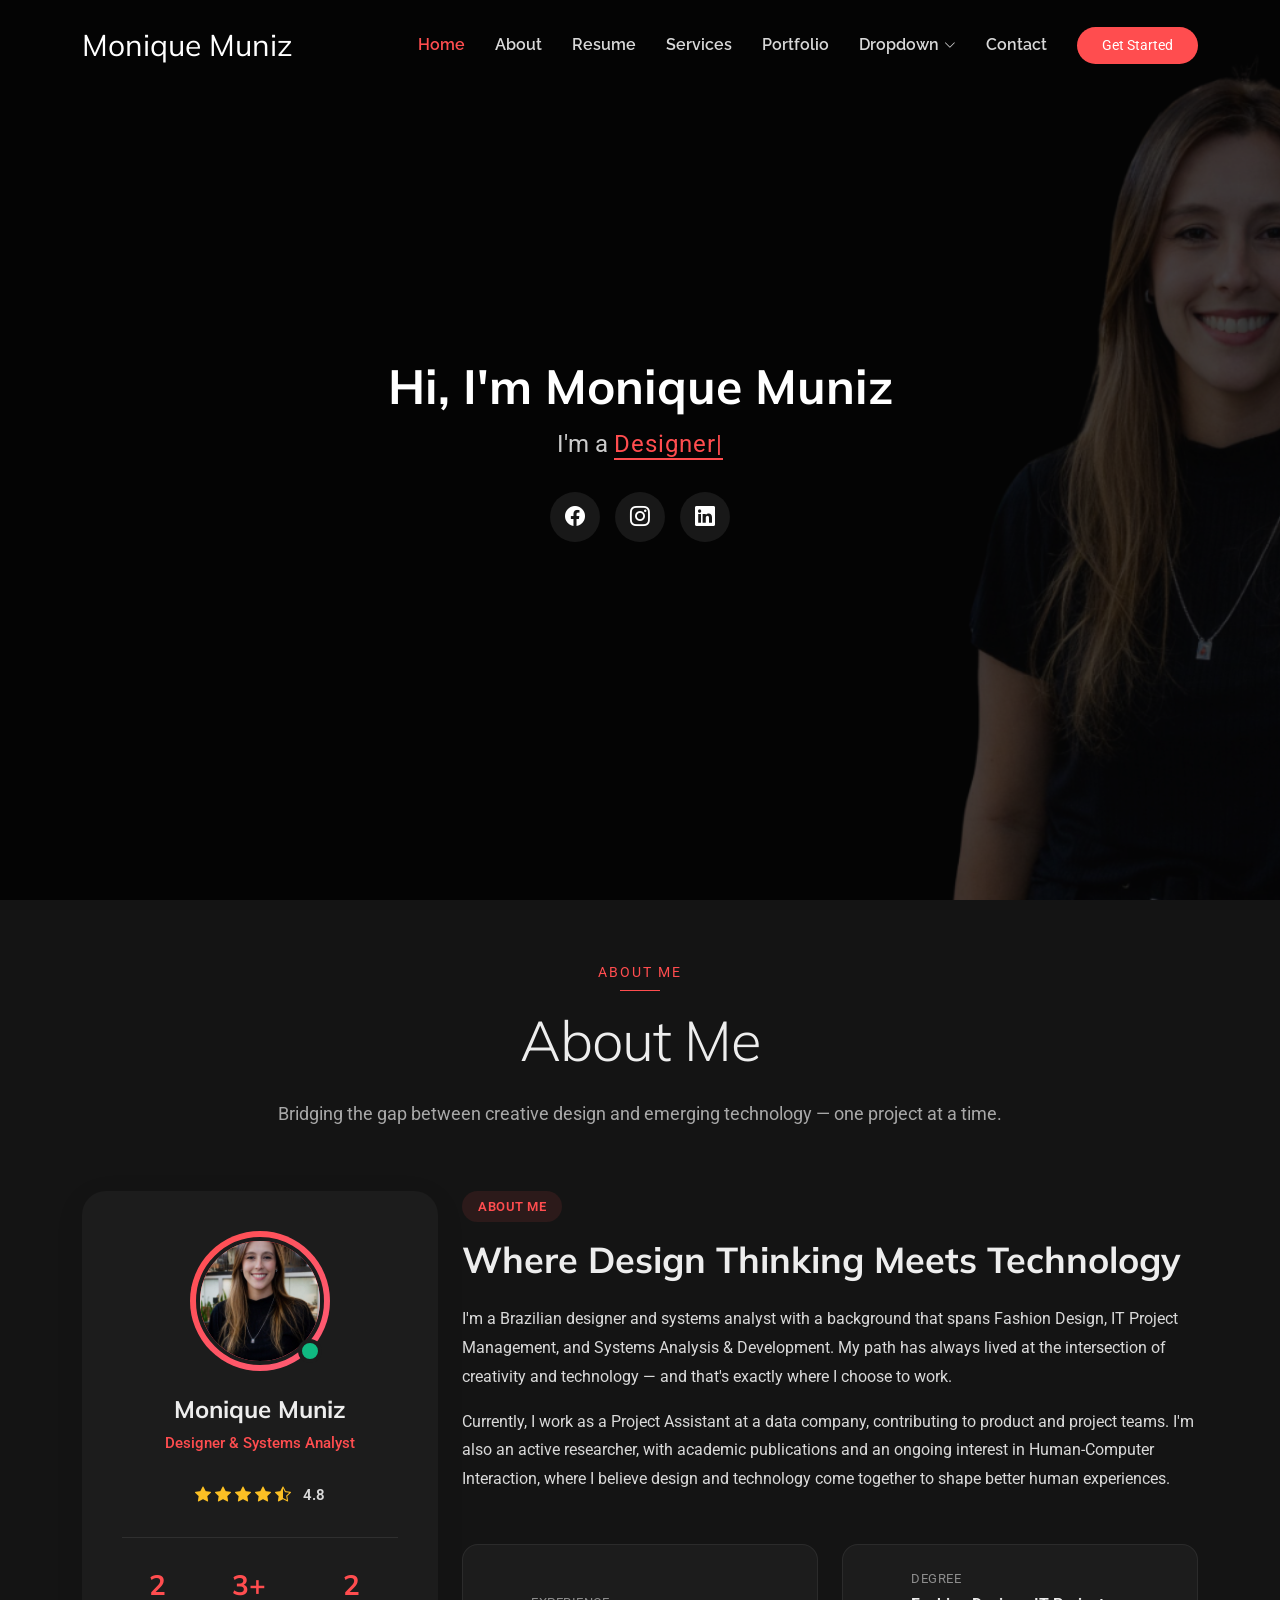
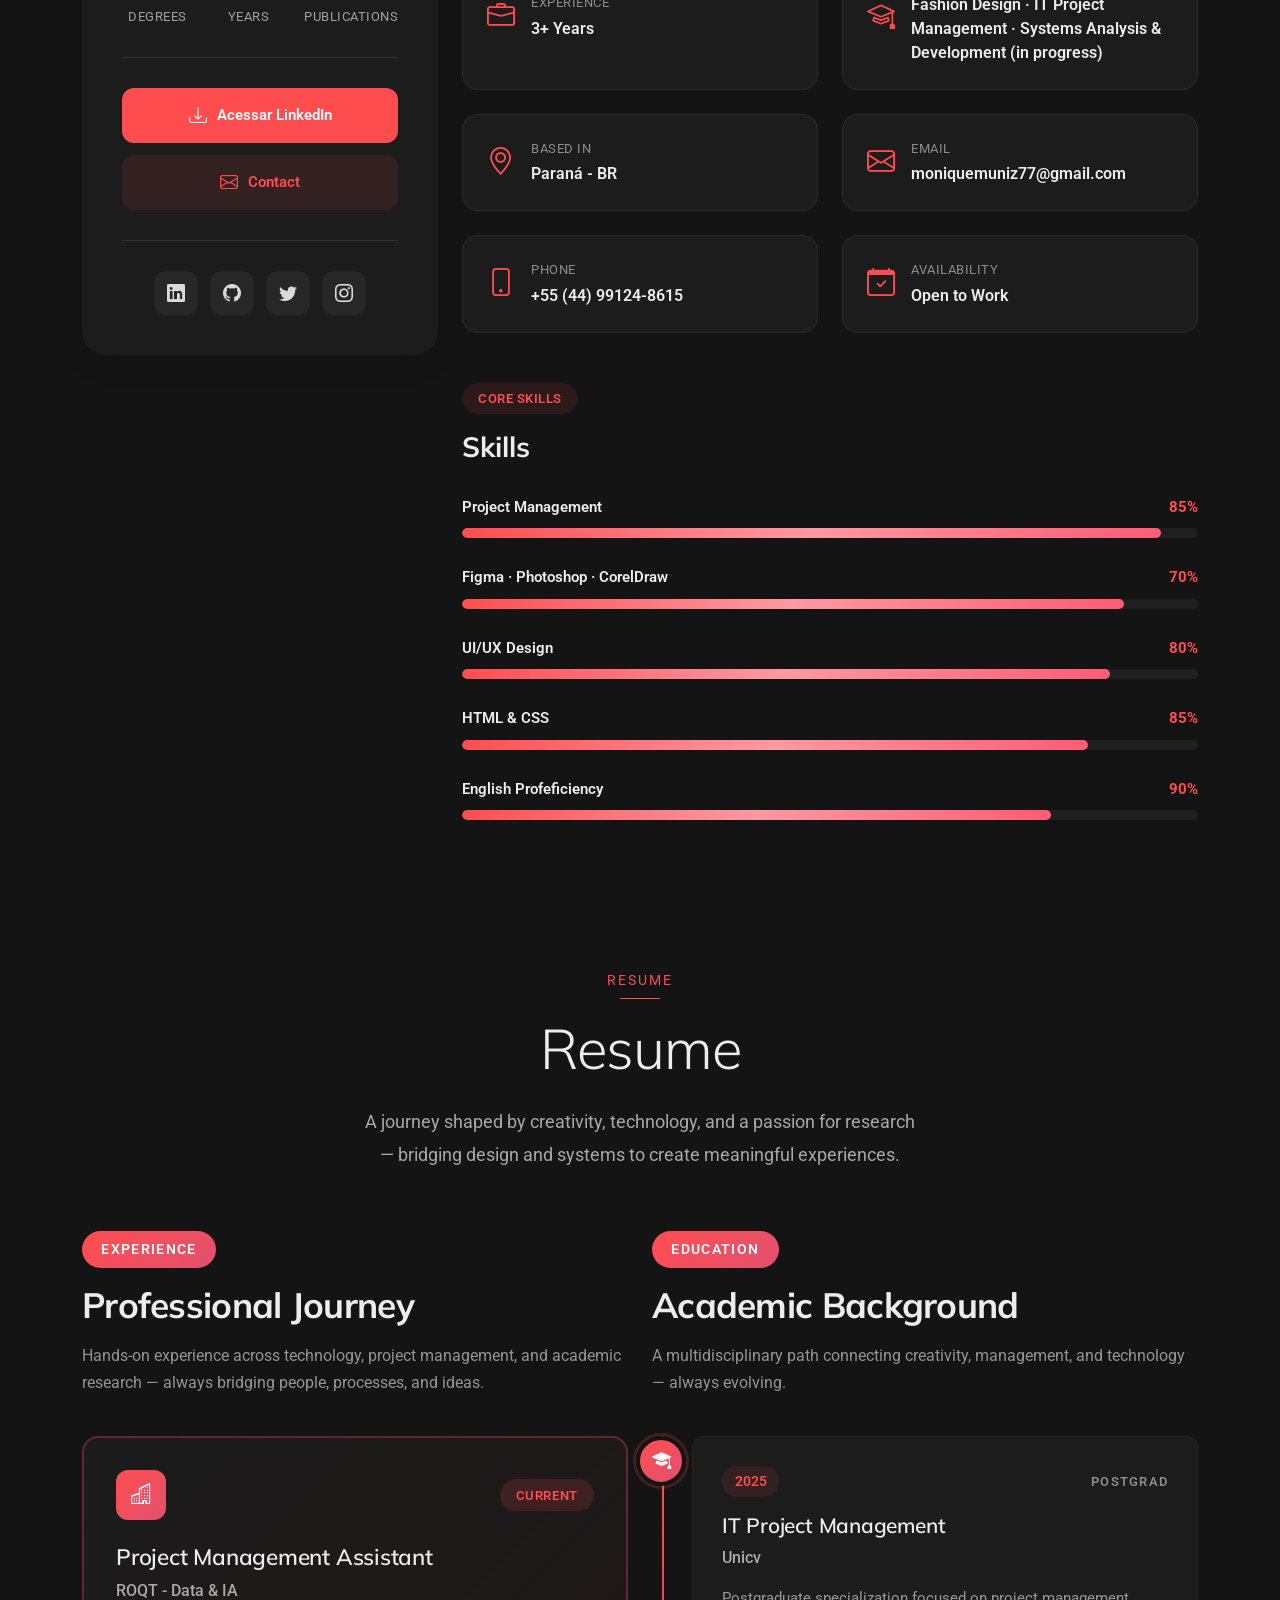
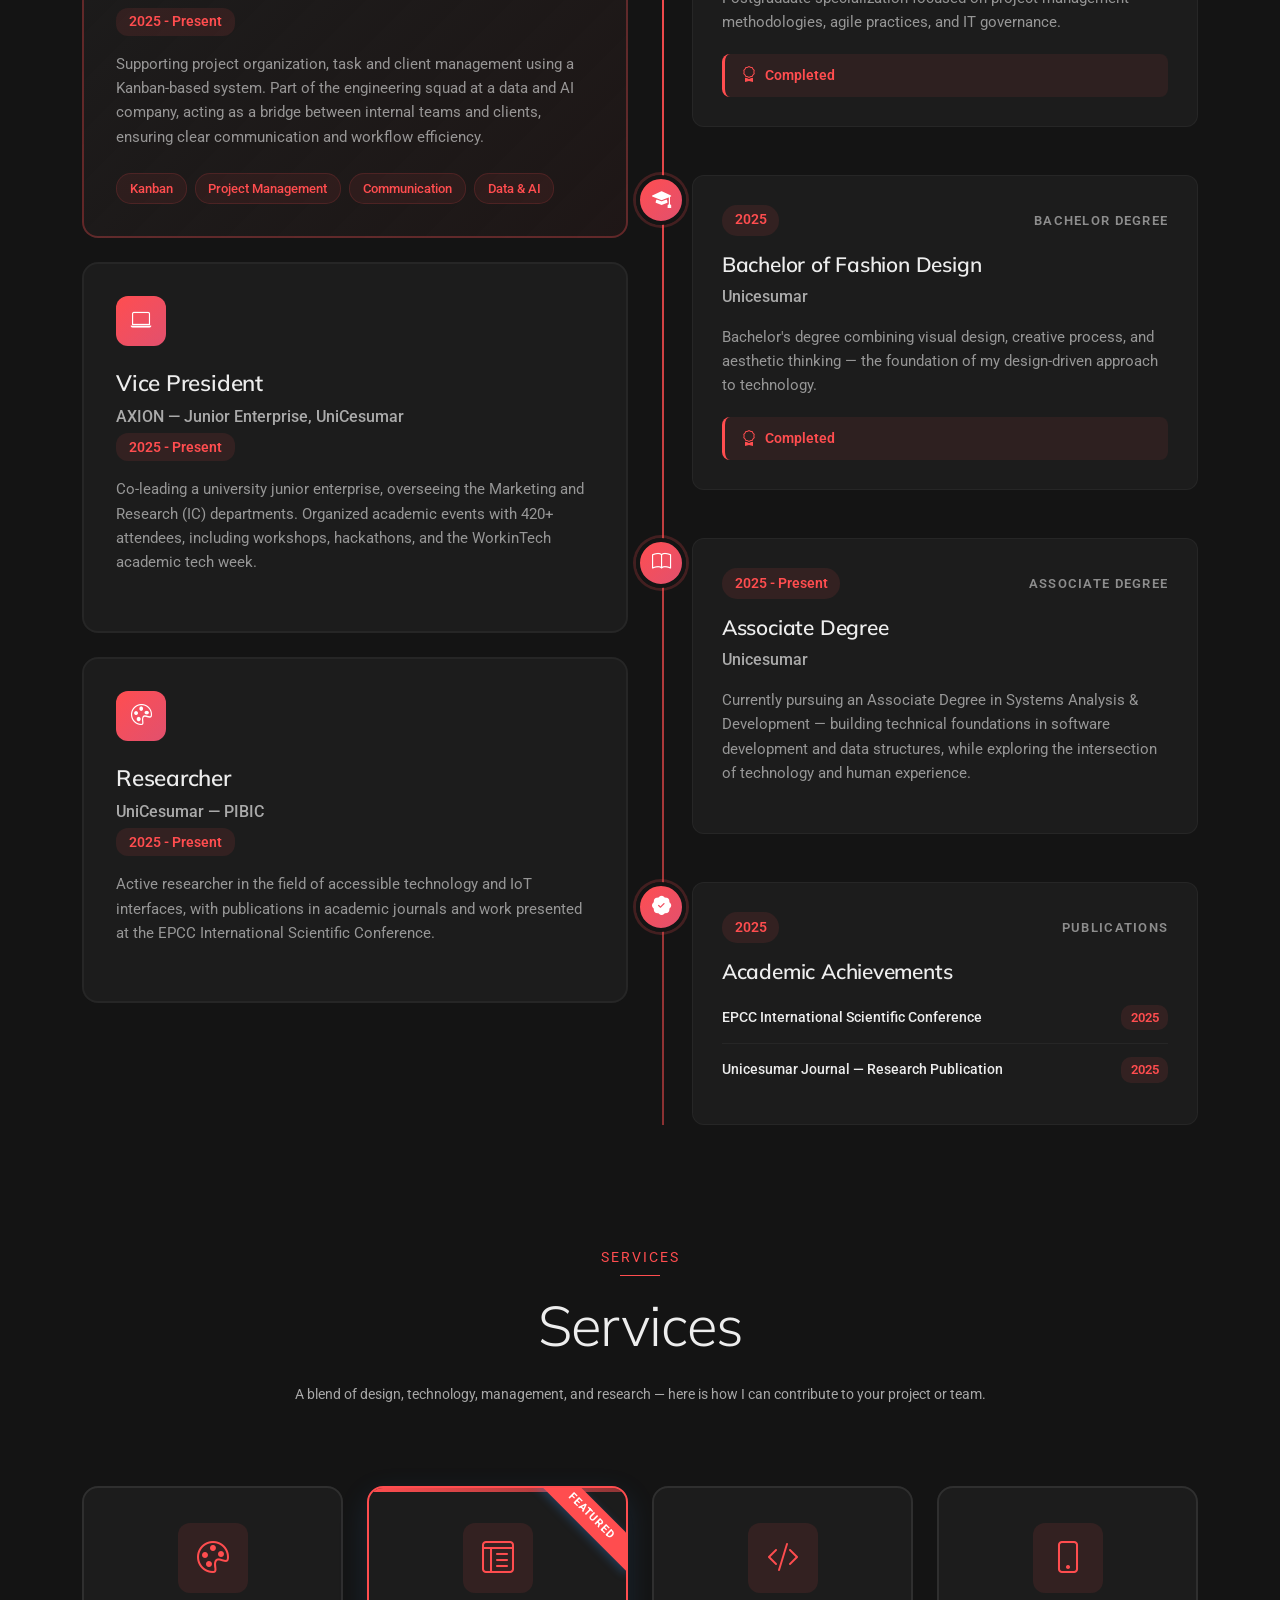
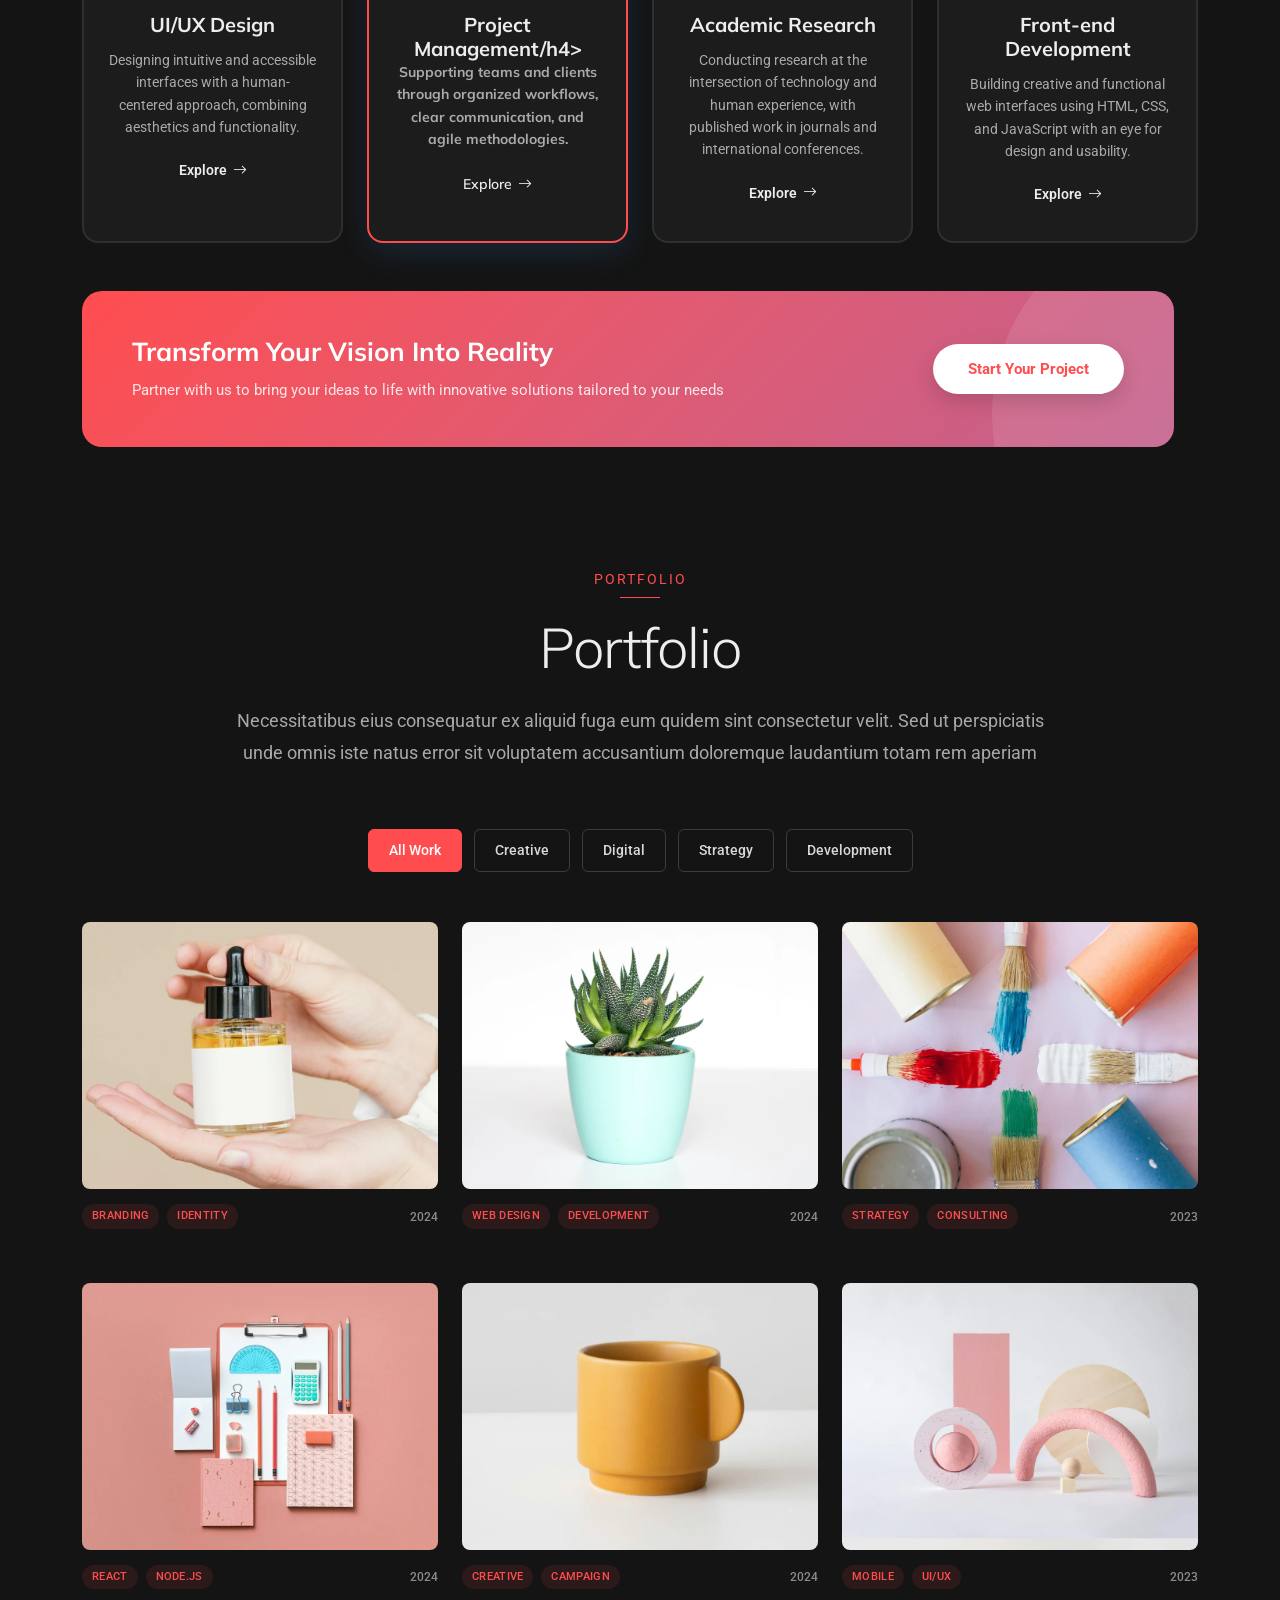
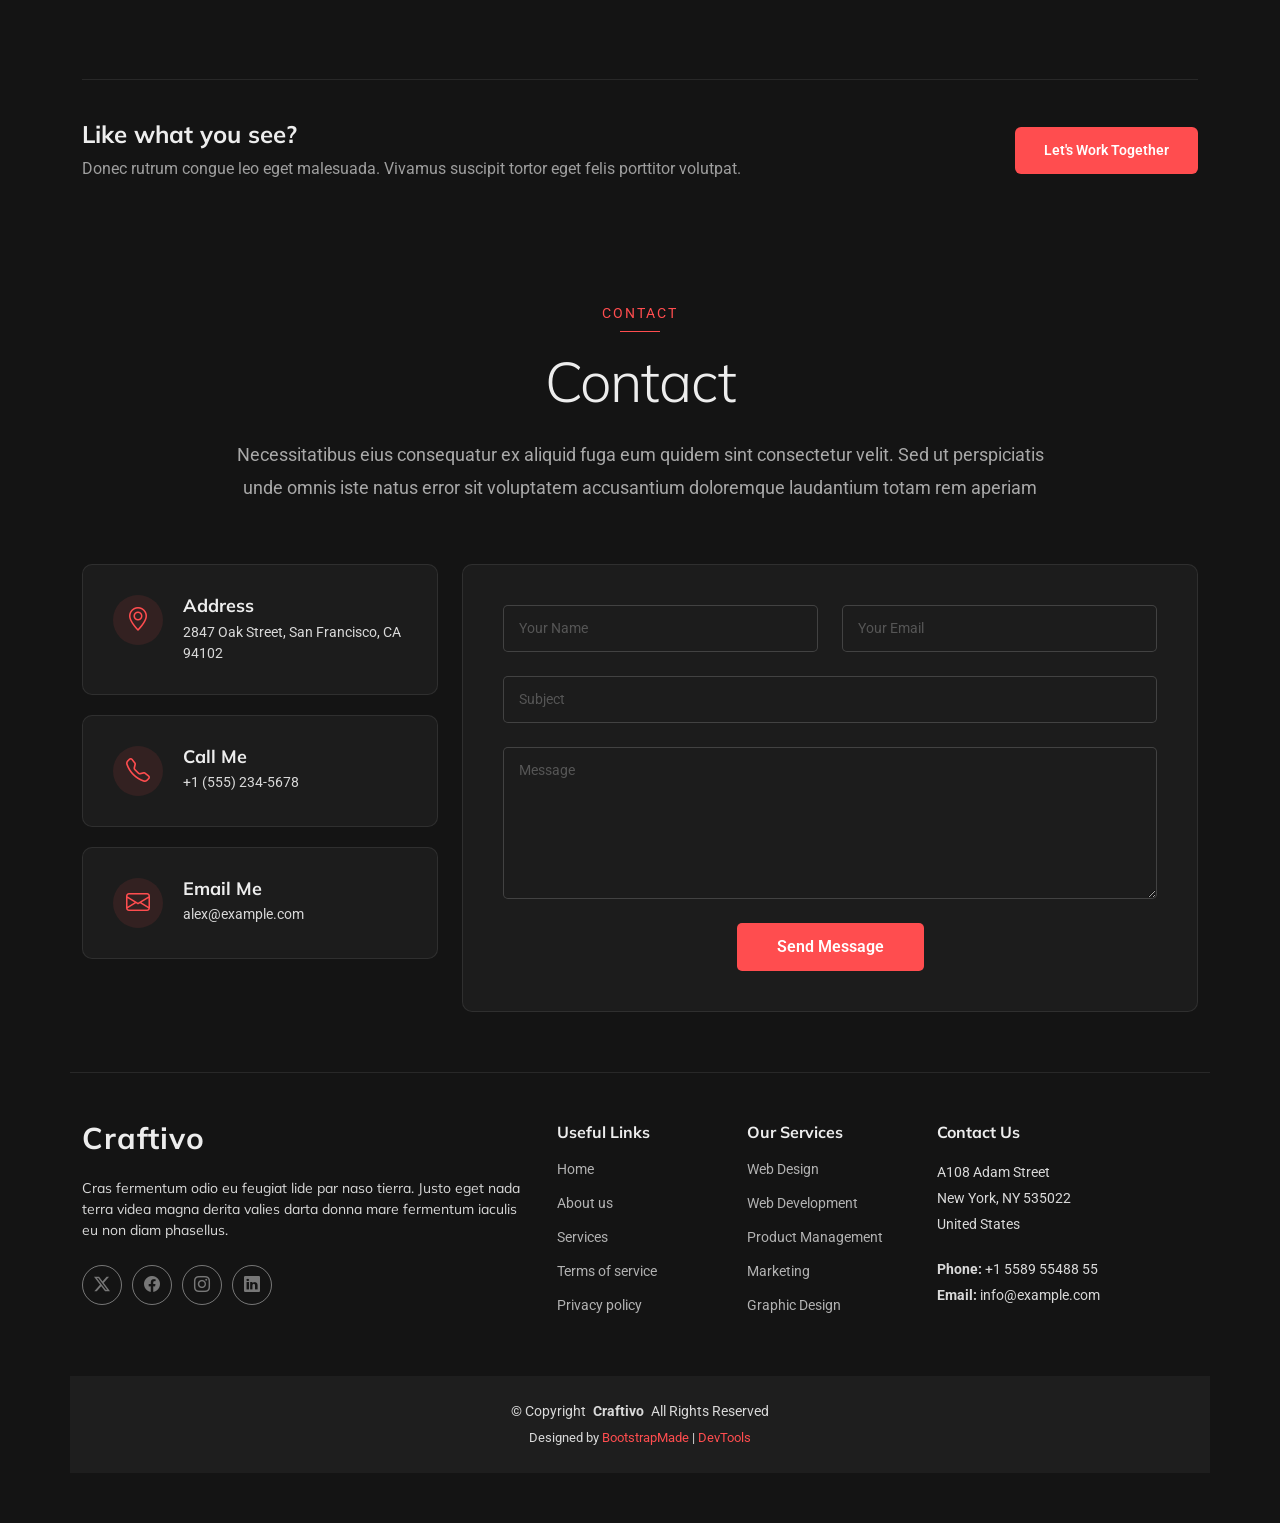
==== commit 23f14bf2: "update portfolio" ====
--- a/index.html
+++ b/index.html
@@ -1,985 +1,1271 @@
-<!DOCTYPE html>
+<!doctype html>
 <html lang="en">
-
-<head>
-  <meta charset="utf-8">
-  <meta content="width=device-width, initial-scale=1.0" name="viewport">
-  <title>Index - Craftivo Bootstrap Template</title>
-  <meta name="description" content="">
-  <meta name="keywords" content="">
-
-  <!-- Favicons -->
-  <link href="assets/img/favicon.png" rel="icon">
-  <link href="assets/img/apple-touch-icon.png" rel="apple-touch-icon">
-
-  <!-- Fonts -->
-  <link href="https://fonts.googleapis.com" rel="preconnect">
-  <link href="https://fonts.gstatic.com" rel="preconnect" crossorigin>
-  <link href="https://fonts.googleapis.com/css2?family=Roboto:ital,wght@0,100;0,300;0,400;0,500;0,700;0,900;1,100;1,300;1,400;1,500;1,700;1,900&family=Raleway:ital,wght@0,100;0,200;0,300;0,400;0,500;0,600;0,700;0,800;0,900;1,100;1,200;1,300;1,400;1,500;1,600;1,700;1,800;1,900&family=Mulish:ital,wght@0,200;0,300;0,400;0,500;0,600;0,700;0,800;0,900;1,200;1,300;1,400;1,500;1,600;1,700;1,800;1,900&display=swap" rel="stylesheet">
-
-  <!-- Vendor CSS Files -->
-  <link href="assets/vendor/bootstrap/css/bootstrap.min.css" rel="stylesheet">
-  <link href="assets/vendor/bootstrap-icons/bootstrap-icons.css" rel="stylesheet">
-  <link href="assets/vendor/aos/aos.css" rel="stylesheet">
-  <link href="assets/vendor/glightbox/css/glightbox.min.css" rel="stylesheet">
-  <link href="assets/vendor/swiper/swiper-bundle.min.css" rel="stylesheet">
-
-  <!-- Main CSS File -->
-  <link href="assets/css/main.css" rel="stylesheet">
-
-  <!-- =======================================================
+  <head>
+    <meta charset="utf-8" />
+    <meta content="width=device-width, initial-scale=1.0" name="viewport" />
+    <title>Monique Muniz | Portfolio</title>
+    <meta name="description" content="" />
+    <meta name="keywords" content="" />
+
+    <!-- Favicons -->
+    <link href="assets/img/favicon.png" rel="icon" />
+    <link href="assets/img/apple-touch-icon.png" rel="apple-touch-icon" />
+
+    <!-- Fonts -->
+    <link href="https://fonts.googleapis.com" rel="preconnect" />
+    <link href="https://fonts.gstatic.com" rel="preconnect" crossorigin />
+    <link
+      href="https://fonts.googleapis.com/css2?family=Roboto:ital,wght@0,100;0,300;0,400;0,500;0,700;0,900;1,100;1,300;1,400;1,500;1,700;1,900&family=Raleway:ital,wght@0,100;0,200;0,300;0,400;0,500;0,600;0,700;0,800;0,900;1,100;1,200;1,300;1,400;1,500;1,600;1,700;1,800;1,900&family=Mulish:ital,wght@0,200;0,300;0,400;0,500;0,600;0,700;0,800;0,900;1,200;1,300;1,400;1,500;1,600;1,700;1,800;1,900&display=swap"
+      rel="stylesheet"
+    />
+
+    <!-- Vendor CSS Files -->
+    <link
+      href="assets/vendor/bootstrap/css/bootstrap.min.css"
+      rel="stylesheet"
+    />
+    <link
+      href="assets/vendor/bootstrap-icons/bootstrap-icons.css"
+      rel="stylesheet"
+    />
+    <link href="assets/vendor/aos/aos.css" rel="stylesheet" />
+    <link
+      href="assets/vendor/glightbox/css/glightbox.min.css"
+      rel="stylesheet"
+    />
+    <link href="assets/vendor/swiper/swiper-bundle.min.css" rel="stylesheet" />
+
+    <!-- Main CSS File -->
+    <link href="assets/css/main.css" rel="stylesheet" />
+
+    <!-- =======================================================
   * Template Name: Craftivo
   * Template URL: https://bootstrapmade.com/craftivo-bootstrap-portfolio-template/
   * Updated: Oct 04 2025 with Bootstrap v5.3.8
   * Author: BootstrapMade.com
   * License: https://bootstrapmade.com/license/
   ======================================================== -->
-</head>
-
-<body class="index-page">
-
-  <header id="header" class="header d-flex align-items-center fixed-top">
-    <div class="container-fluid container-xl position-relative d-flex align-items-center">
-
-      <a href="index.html" class="logo d-flex align-items-center me-auto">
-        <!-- Uncomment the line below if you also wish to use an image logo -->
-        <!-- <img src="assets/img/logo.webp" alt=""> -->
-        <h1 class="sitename">Craftivo</h1>
-      </a>
-
-      <nav id="navmenu" class="navmenu">
-        <ul>
-          <li><a href="#hero" class="active">Home</a></li>
-          <li><a href="#about">About</a></li>
-          <li><a href="#resume">Resume</a></li>
-          <li><a href="#services">Services</a></li>
-          <li><a href="#portfolio">Portfolio</a></li>
-          <li class="dropdown"><a href="#"><span>Dropdown</span> <i class="bi bi-chevron-down toggle-dropdown"></i></a>
+  </head>
+
+  <body class="index-page">
+    <header id="header" class="header d-flex align-items-center fixed-top">
+      <div
+        class="container-fluid container-xl position-relative d-flex align-items-center"
+      >
+        <a href="index.html" class="logo d-flex align-items-center me-auto">
+          <!-- Uncomment the line below if you also wish to use an image logo -->
+          <!-- <img src="assets/img/logo.webp" alt=""> -->
+          <h1 class="sitename">Monique Muniz</h1>
+        </a>
+
+        <nav id="navmenu" class="navmenu">
+          <ul>
+            <li><a href="#hero" class="active">Home</a></li>
+            <li><a href="#about">About</a></li>
+            <li><a href="#resume">Resume</a></li>
+            <li><a href="#services">Services</a></li>
+            <li><a href="#portfolio">Portfolio</a></li>
+            <li class="dropdown">
+              <a href="#"
+                ><span>Dropdown</span>
+                <i class="bi bi-chevron-down toggle-dropdown"></i
+              ></a>
+              <ul>
+                <li><a href="#">Dropdown 1</a></li>
+                <li class="dropdown">
+                  <a href="#"
+                    ><span>Deep Dropdown</span>
+                    <i class="bi bi-chevron-down toggle-dropdown"></i
+                  ></a>
+                  <ul>
+                    <li><a href="#">Deep Dropdown 1</a></li>
+                    <li><a href="#">Deep Dropdown 2</a></li>
+                    <li><a href="#">Deep Dropdown 3</a></li>
+                    <li><a href="#">Deep Dropdown 4</a></li>
+                    <li><a href="#">Deep Dropdown 5</a></li>
+                  </ul>
+                </li>
+                <li><a href="#">Dropdown 2</a></li>
+                <li><a href="#">Dropdown 3</a></li>
+                <li><a href="#">Dropdown 4</a></li>
+              </ul>
+            </li>
+            <li><a href="#contact">Contact</a></li>
+          </ul>
+          <i class="mobile-nav-toggle d-xl-none bi bi-list"></i>
+        </nav>
+
+        <a class="btn-getstarted" href="#about">Get Started</a>
+      </div>
+    </header>
+
+    <main class="main">
+      <!-- Hero Section -->
+      <section id="hero" class="hero section dark-background">
+        <img src="assets/img/profile/monique.jpg" alt="" data-aos="fade-in" />
+
+        <div class="container" data-aos="fade-up" data-aos-delay="100">
+          <div class="row justify-content-center">
+            <div class="col-lg-8 text-center">
+              <h2>Hi, I'm Monique Muniz</h2>
+              <p>
+                I'm a
+                <span
+                  class="typed"
+                  data-typed-items="Designer, Developer, Researcher, HCI Enthusiast,"
+                ></span
+                ><span class="typed-cursor" aria-hidden="true"></span>
+              </p>
+              <div class="social-links">
+                <a href="#"><i class="bi bi-facebook"></i></a>
+                <a href="#"><i class="bi bi-instagram"></i></a>
+                <a href="#"><i class="bi bi-linkedin"></i></a>
+              </div>
+            </div>
+          </div>
+        </div>
+      </section>
+      <!-- /Hero Section -->
+
+      <!-- About Section -->
+      <section id="about" class="about section">
+        <!-- Section Title -->
+        <div class="container section-title" data-aos="fade-up">
+          <span class="subtitle">About Me</span>
+          <h2>About Me</h2>
+          <p>
+            Bridging the gap between creative design and emerging technology —
+            one project at a time.
+          </p>
+        </div>
+        <!-- End Section Title -->
+
+        <div class="container" data-aos="fade-up" data-aos-delay="100">
+          <div class="row gy-5">
+            <div class="col-lg-4" data-aos="zoom-in" data-aos-delay="150">
+              <div class="profile-card">
+                <div class="profile-header">
+                  <div class="profile-avatar">
+                    <img
+                      src="assets/img/profile/mrm.jpeg"
+                      class="img-fluid"
+                      alt=""
+                    />
+                    <div class="status-indicator"></div>
+                  </div>
+                  <h3>Monique Muniz</h3>
+                  <span class="role">Designer & Systems Analyst</span>
+                  <div class="rating">
+                    <i class="bi bi-star-fill"></i>
+                    <i class="bi bi-star-fill"></i>
+                    <i class="bi bi-star-fill"></i>
+                    <i class="bi bi-star-fill"></i>
+                    <i class="bi bi-star-half"></i>
+                    <span>4.8</span>
+                  </div>
+                </div>
+
+                <div class="profile-stats">
+                  <div class="stat-item">
+                    <h4>2</h4>
+                    <p>Degrees</p>
+                  </div>
+                  <div class="stat-item">
+                    <h4>3+</h4>
+                    <p>Years</p>
+                  </div>
+                  <div class="stat-item">
+                    <h4>2</h4>
+                    <p>Publications</p>
+                  </div>
+                </div>
+
+                <div class="profile-actions">
+                  <a
+                    href="https://www.linkedin.com/in/moniquermuniz/"
+                    class="btn-primary"
+                    ><i class="bi bi-download"></i> Acessar LinkedIn</a
+                  >
+                  <a href="#" class="btn-secondary"
+                    ><i class="bi bi-envelope"></i> Contact</a
+                  >
+                </div>
+
+                <div class="social-connect">
+                  <a
+                    href="https://www.linkedin.com/in/moniquermuniz/"
+                    target="_blank"
+                    ><i class="bi bi-linkedin"></i
+                  ></a>
+                  <a href="https://github.com/Moniquemuniz" target="_blank"
+                    ><i class="bi bi-github"></i
+                  ></a>
+                  <a href="#"><i class="bi bi-twitter"></i></a>
+                  <a href="#"><i class="bi bi-instagram"></i></a>
+                </div>
+              </div>
+            </div>
+
+            <div class="col-lg-8" data-aos="fade-left" data-aos-delay="200">
+              <div class="content-wrapper">
+                <div class="bio-section">
+                  <div class="section-tag">About Me</div>
+                  <h2>Where Design Thinking Meets Technology</h2>
+                  <p>
+                    I'm a Brazilian designer and systems analyst with a
+                    background that spans Fashion Design, IT Project Management,
+                    and Systems Analysis & Development. My path has always lived
+                    at the intersection of creativity and technology — and
+                    that's exactly where I choose to work.
+                  </p>
+                  <p>
+                    Currently, I work as a Project Assistant at a data company,
+                    contributing to product and project teams. I'm also an
+                    active researcher, with academic publications and an ongoing
+                    interest in Human-Computer Interaction, where I believe
+                    design and technology come together to shape better human
+                    experiences.
+                  </p>
+                </div>
+
+                <div class="details-grid">
+                  <div
+                    class="detail-item"
+                    data-aos="fade-up"
+                    data-aos-delay="250"
+                  >
+                    <i class="bi bi-briefcase"></i>
+                    <div class="detail-content">
+                      <span>Experience</span>
+                      <strong>3+ Years</strong>
+                    </div>
+                  </div>
+
+                  <div
+                    class="detail-item"
+                    data-aos="fade-up"
+                    data-aos-delay="300"
+                  >
+                    <i class="bi bi-mortarboard"></i>
+                    <div class="detail-content">
+                      <span>Degree</span>
+                      <strong
+                        >Fashion Design · IT Project Management · Systems
+                        Analysis & Development (in progress)</strong
+                      >
+                    </div>
+                  </div>
+
+                  <div
+                    class="detail-item"
+                    data-aos="fade-up"
+                    data-aos-delay="350"
+                  >
+                    <i class="bi bi-geo-alt"></i>
+                    <div class="detail-content">
+                      <span>Based In</span>
+                      <strong>Paraná - BR</strong>
+                    </div>
+                  </div>
+
+                  <div
+                    class="detail-item"
+                    data-aos="fade-up"
+                    data-aos-delay="100"
+                  >
+                    <i class="bi bi-envelope"></i>
+                    <div class="detail-content">
+                      <span>Email</span>
+                      <strong>moniquemuniz77@gmail.com</strong>
+                    </div>
+                  </div>
+
+                  <div
+                    class="detail-item"
+                    data-aos="fade-up"
+                    data-aos-delay="150"
+                  >
+                    <i class="bi bi-phone"></i>
+                    <div class="detail-content">
+                      <span>Phone</span>
+                      <strong>+55 (44) 99124-8615</strong>
+                    </div>
+                  </div>
+
+                  <div
+                    class="detail-item"
+                    data-aos="fade-up"
+                    data-aos-delay="200"
+                  >
+                    <i class="bi bi-calendar-check"></i>
+                    <div class="detail-content">
+                      <span>Availability</span>
+                      <strong>Open to Work</strong>
+                    </div>
+                  </div>
+                </div>
+
+                <div
+                  class="skills-showcase"
+                  data-aos="fade-up"
+                  data-aos-delay="250"
+                >
+                  <div class="section-tag">Core Skills</div>
+                  <h3>Skills</h3>
+
+                  <div class="skills-list skills-animation">
+                    <div class="skill-item">
+                      <div class="skill-info">
+                        <span class="skill-name">Project Management </span>
+                        <span class="skill-percent">85%</span>
+                      </div>
+                      <div class="progress">
+                        <div
+                          class="progress-bar"
+                          role="progressbar"
+                          aria-valuenow="95"
+                          aria-valuemin="0"
+                          aria-valuemax="100"
+                        ></div>
+                      </div>
+                    </div>
+
+                    <div class="skill-item">
+                      <div class="skill-info">
+                        <span class="skill-name"
+                          >Figma · Photoshop · CorelDraw</span
+                        >
+                        <span class="skill-percent">70%</span>
+                      </div>
+                      <div class="progress">
+                        <div
+                          class="progress-bar"
+                          role="progressbar"
+                          aria-valuenow="90"
+                          aria-valuemin="0"
+                          aria-valuemax="100"
+                        ></div>
+                      </div>
+                    </div>
+
+                    <div class="skill-item">
+                      <div class="skill-info">
+                        <span class="skill-name">UI/UX Design</span>
+                        <span class="skill-percent">80%</span>
+                      </div>
+                      <div class="progress">
+                        <div
+                          class="progress-bar"
+                          role="progressbar"
+                          aria-valuenow="88"
+                          aria-valuemin="0"
+                          aria-valuemax="100"
+                        ></div>
+                      </div>
+                    </div>
+
+                    <div class="skill-item">
+                      <div class="skill-info">
+                        <span class="skill-name">HTML &amp; CSS</span>
+                        <span class="skill-percent">85%</span>
+                      </div>
+                      <div class="progress">
+                        <div
+                          class="progress-bar"
+                          role="progressbar"
+                          aria-valuenow="85"
+                          aria-valuemin="0"
+                          aria-valuemax="100"
+                        ></div>
+                      </div>
+                    </div>
+
+                    <div class="skill-item">
+                      <div class="skill-info">
+                        <span class="skill-name">English Profeficiency</span>
+                        <span class="skill-percent">90%</span>
+                      </div>
+                      <div class="progress">
+                        <div
+                          class="progress-bar"
+                          role="progressbar"
+                          aria-valuenow="80"
+                          aria-valuemin="0"
+                          aria-valuemax="100"
+                        ></div>
+                      </div>
+                    </div>
+                  </div>
+                </div>
+              </div>
+            </div>
+          </div>
+        </div>
+      </section>
+      <!-- /About Section -->
+
+      <!-- Resume Section -->
+      <section id="resume" class="resume section">
+        <!-- Section Title -->
+        <div class="container section-title" data-aos="fade-up">
+          <span class="subtitle">Resume</span>
+          <h2>Resume</h2>
+          <p>
+            A journey shaped by creativity, technology, and a passion for
+            research — bridging design and systems to create meaningful
+            experiences.
+          </p>
+        </div>
+        <!-- End Section Title -->
+
+        <div class="container" data-aos="fade-up" data-aos-delay="100">
+          <div class="row gy-5">
+            <div class="col-lg-6">
+              <div class="experience-section">
+                <div
+                  class="section-header"
+                  data-aos="fade-right"
+                  data-aos-delay="200"
+                >
+                  <div class="header-content">
+                    <span class="section-badge">Experience</span>
+                    <h2>Professional Journey</h2>
+                    <p>
+                      Hands-on experience across technology, project management,
+                      and academic research — always bridging people, processes,
+                      and ideas.
+                    </p>
+                  </div>
+                </div>
+
+                <div class="experience-cards">
+                  <div
+                    class="exp-card featured"
+                    data-aos="zoom-in"
+                    data-aos-delay="300"
+                  >
+                    <div class="card-header">
+                      <div class="company-logo">
+                        <i class="bi bi-buildings"></i>
+                      </div>
+                      <div class="period-badge">Current</div>
+                    </div>
+                    <div class="card-body">
+                      <h3>Project Management Assistant</h3>
+                      <p class="company-name">ROQT - Data & IA</p>
+                      <span class="duration">2025 - Present</span>
+                      <p class="description">
+                        Supporting project organization, task and client
+                        management using a Kanban-based system. Part of the
+                        engineering squad at a data and AI company, acting as a
+                        bridge between internal teams and clients, ensuring
+                        clear communication and workflow efficiency.
+                      </p>
+                      <div class="skills-tags">
+                        <span class="skill-tag">Kanban</span>
+                        <span class="skill-tag">Project Management</span>
+                        <span class="skill-tag">Communication</span>
+                        <span class="skill-tag">Data & AI</span>
+                      </div>
+                    </div>
+                  </div>
+
+                  <div class="exp-card" data-aos="zoom-in" data-aos-delay="350">
+                    <div class="card-header">
+                      <div class="company-logo">
+                        <i class="bi bi-laptop"></i>
+                      </div>
+                    </div>
+                    <div class="card-body">
+                      <h3>Vice President</h3>
+                      <p class="company-name">
+                        AXION — Junior Enterprise, UniCesumar
+                      </p>
+                      <span class="duration">2025 - Present</span>
+                      <p class="description">
+                        Co-leading a university junior enterprise, overseeing
+                        the Marketing and Research (IC) departments. Organized
+                        academic events with 420+ attendees, including
+                        workshops, hackathons, and the WorkinTech academic tech
+                        week.
+                      </p>
+                    </div>
+                  </div>
+
+                  <div class="exp-card" data-aos="zoom-in" data-aos-delay="400">
+                    <div class="card-header">
+                      <div class="company-logo">
+                        <i class="bi bi-palette"></i>
+                      </div>
+                    </div>
+                    <div class="card-body">
+                      <h3>Researcher</h3>
+                      <p class="company-name">UniCesumar — PIBIC</p>
+                      <span class="duration">2025 - Present</span>
+                      <p class="description">
+                        Active researcher in the field of accessible technology
+                        and IoT interfaces, with publications in academic
+                        journals and work presented at the EPCC International
+                        Scientific Conference.
+                      </p>
+                    </div>
+                  </div>
+                </div>
+              </div>
+            </div>
+
+            <div class="col-lg-6">
+              <div class="education-section">
+                <div
+                  class="section-header"
+                  data-aos="fade-left"
+                  data-aos-delay="200"
+                >
+                  <div class="header-content">
+                    <span class="section-badge">Education</span>
+                    <h2>Academic Background</h2>
+                    <p>
+                      A multidisciplinary path connecting creativity,
+                      management, and technology — always evolving.
+                    </p>
+                  </div>
+                </div>
+
+                <div
+                  class="education-timeline"
+                  data-aos="fade-left"
+                  data-aos-delay="300"
+                >
+                  <div class="timeline-track">
+                    <div class="timeline-item">
+                      <div class="timeline-marker">
+                        <i class="bi bi-mortarboard-fill"></i>
+                      </div>
+                      <div class="timeline-content">
+                        <div class="education-meta">
+                          <span class="year-range">2025</span>
+                          <span class="degree-level">Postgrad</span>
+                        </div>
+                        <h4>IT Project Management</h4>
+                        <p class="institution">Unicv</p>
+                        <p class="description">
+                          Postgraduate specialization focused on project
+                          management methodologies, agile practices, and IT
+                          governance.
+                        </p>
+                        <div class="achievement">
+                          <i class="bi bi-award"></i>
+                          <span>Completed</span>
+                        </div>
+                      </div>
+                    </div>
+
+                    <div class="timeline-item">
+                      <div class="timeline-marker">
+                        <i class="bi bi-mortarboard-fill"></i>
+                      </div>
+                      <div class="timeline-content">
+                        <div class="education-meta">
+                          <span class="year-range">2025</span>
+                          <span class="degree-level">Bachelor Degree</span>
+                        </div>
+                        <h4>Bachelor of Fashion Design</h4>
+                        <p class="institution">Unicesumar</p>
+                        <p class="description">
+                          Bachelor's degree combining visual design, creative
+                          process, and aesthetic thinking — the foundation of my
+                          design-driven approach to technology.
+                        </p>
+                        <div class="achievement">
+                          <i class="bi bi-award"></i>
+                          <span>Completed</span>
+                        </div>
+                      </div>
+                    </div>
+
+                    <div class="timeline-item">
+                      <div class="timeline-marker">
+                        <i class="bi bi-book"></i>
+                      </div>
+                      <div class="timeline-content">
+                        <div class="education-meta">
+                          <span class="year-range">2025 - Present</span>
+                          <span class="degree-level">Associate Degree</span>
+                        </div>
+                        <h4>Associate Degree</h4>
+                        <p class="institution">Unicesumar</p>
+                        <p class="description">
+                          Currently pursuing an Associate Degree in Systems
+                          Analysis & Development — building technical
+                          foundations in software development and data
+                          structures, while exploring the intersection of
+                          technology and human experience.
+                        </p>
+                      </div>
+                    </div>
+
+                    <div class="timeline-item">
+                      <div class="timeline-marker">
+                        <i class="bi bi-patch-check-fill"></i>
+                      </div>
+                      <div class="timeline-content">
+                        <div class="education-meta">
+                          <span class="year-range">2025</span>
+                          <span class="degree-level">Publications</span>
+                        </div>
+                        <h4>Academic Achievements</h4>
+                        <div class="certifications-list">
+                          <div class="cert-item">
+                            <span class="cert-name"
+                              >EPCC International Scientific Conference
+                            </span>
+                            <span class="cert-year">2025</span>
+                          </div>
+                          <div class="cert-item">
+                            <span class="cert-name"
+                              >Unicesumar Journal — Research Publication</span
+                            >
+                            <span class="cert-year">2025</span>
+                          </div>
+                        </div>
+                      </div>
+                    </div>
+                  </div>
+                </div>
+              </div>
+            </div>
+          </div>
+        </div>
+      </section>
+      <!-- /Resume Section -->
+
+      <!-- Services Section -->
+      <section id="services" class="services section">
+        <!-- Section Title -->
+        <div class="container section-title" data-aos="fade-up">
+          <span class="subtitle">Services</span>
+          <h2>Services</h2>
+          <p>
+            A blend of design, technology, management, and research — here is
+            how I can contribute to your project or team.
+          </p>
+        </div>
+        <!-- End Section Title -->
+
+        <div class="container" data-aos="fade-up" data-aos-delay="100">
+          <div class="row gy-4">
+            <div
+              class="col-lg-3 col-md-6"
+              data-aos="zoom-in"
+              data-aos-delay="100"
+            >
+              <div class="service-item">
+                <div class="icon-wrapper">
+                  <i class="bi bi-palette"></i>
+                </div>
+                <h4>UI/UX Design</h4>
+                <p>
+                  Designing intuitive and accessible interfaces with a
+                  human-centered approach, combining aesthetics and
+                  functionality.
+                </p>
+                <a href="service-details.html" class="read-more">
+                  <span>Explore</span>
+                  <i class="bi bi-arrow-right"></i>
+                </a>
+              </div>
+            </div>
+
+            <div
+              class="col-lg-3 col-md-6"
+              data-aos="zoom-in"
+              data-aos-delay="200"
+            >
+              <div class="service-item featured">
+                <div class="featured-tag">Featured</div>
+                <div class="icon-wrapper">
+                  <i class="bi bi-layout-text-window-reverse"></i>
+                </div>
+                <h4>Project Management/h4>
+                <p>
+                  Supporting teams and clients through organized workflows, clear communication, and agile methodologies.
+                </p>
+                <a href="service-details.html" class="read-more">
+                  <span>Explore</span>
+                  <i class="bi bi-arrow-right"></i>
+                </a>
+              </div>
+            </div>
+
+            <div
+              class="col-lg-3 col-md-6"
+              data-aos="zoom-in"
+              data-aos-delay="300"
+            >
+              <div class="service-item">
+                <div class="icon-wrapper">
+                  <i class="bi bi-code-slash"></i>
+                </div>
+                <h4>Academic Research</h4>
+                <p>
+                  Conducting research at the intersection of technology and human experience, with published work in journals and international conferences.
+                </p>
+                <a href="service-details.html" class="read-more">
+                  <span>Explore</span>
+                  <i class="bi bi-arrow-right"></i>
+                </a>
+              </div>
+            </div>
+
+            <div
+              class="col-lg-3 col-md-6"
+              data-aos="zoom-in"
+              data-aos-delay="400"
+            >
+              <div class="service-item">
+                <div class="icon-wrapper">
+                  <i class="bi bi-phone"></i>
+                </div>
+                <h4>Front-end Development</h4>
+                <p>
+                  Building creative and functional web interfaces using HTML, CSS, and JavaScript with an eye for design and usability.
+                </p>
+                <a href="service-details.html" class="read-more">
+                  <span>Explore</span>
+                  <i class="bi bi-arrow-right"></i>
+                </a>
+              </div>
+            </div>
+
+
+          <div class="row mt-5">
+            <div class="col-12" data-aos="fade-up" data-aos-delay="200">
+              <div class="cta-box">
+                <div class="row align-items-center">
+                  <div class="col-lg-8">
+                    <h3>Transform Your Vision Into Reality</h3>
+                    <p>
+                      Partner with us to bring your ideas to life with
+                      innovative solutions tailored to your needs
+                    </p>
+                  </div>
+                  <div class="col-lg-4 text-lg-end text-center">
+                    <a href="service-details.html" class="cta-btn"
+                      >Start Your Project</a
+                    >
+                  </div>
+                </div>
+              </div>
+            </div>
+          </div>
+        </div>
+      </section>
+      <!-- /Services Section -->
+
+      <!-- Portfolio Section -->
+      <section id="portfolio" class="portfolio section">
+        <!-- Section Title -->
+        <div class="container section-title" data-aos="fade-up">
+          <span class="subtitle">Portfolio</span>
+          <h2>Portfolio</h2>
+          <p>
+            Necessitatibus eius consequatur ex aliquid fuga eum quidem sint
+            consectetur velit. Sed ut perspiciatis unde omnis iste natus error
+            sit voluptatem accusantium doloremque laudantium totam rem aperiam
+          </p>
+        </div>
+        <!-- End Section Title -->
+
+        <div class="container" data-aos="fade-up" data-aos-delay="100">
+          <div
+            class="isotope-layout"
+            data-default-filter="*"
+            data-layout="masonry"
+            data-sort="original-order"
+          >
+            <ul
+              class="portfolio-filters isotope-filters"
+              data-aos="fade-up"
+              data-aos-delay="200"
+            >
+              <li data-filter="*" class="filter-active">All Work</li>
+              <li data-filter=".filter-creative">Creative</li>
+              <li data-filter=".filter-digital">Digital</li>
+              <li data-filter=".filter-strategy">Strategy</li>
+              <li data-filter=".filter-development">Development</li>
+            </ul>
+
+            <div
+              class="row gy-4 isotope-container"
+              data-aos="fade-up"
+              data-aos-delay="300"
+            >
+              <div
+                class="col-lg-4 col-md-6 portfolio-item isotope-item filter-creative"
+              >
+                <div class="portfolio-card">
+                  <div class="portfolio-image-container">
+                    <img
+                      src="assets/img/portfolio/portfolio-1.webp"
+                      alt="Creative Project"
+                      class="img-fluid"
+                      loading="lazy"
+                    />
+                    <div class="portfolio-overlay">
+                      <div class="portfolio-info">
+                        <span class="project-category">Creative Design</span>
+                        <h4>Visual Identity System</h4>
+                      </div>
+                      <div class="portfolio-actions">
+                        <a
+                          href="assets/img/portfolio/portfolio-1.webp"
+                          class="glightbox portfolio-link"
+                        >
+                          <i class="bi bi-plus-lg"></i>
+                        </a>
+                        <a href="#" class="portfolio-details">
+                          <i class="bi bi-arrow-right"></i>
+                        </a>
+                      </div>
+                    </div>
+                  </div>
+                  <div class="portfolio-meta">
+                    <div class="project-tags">
+                      <span class="tag">Branding</span>
+                      <span class="tag">Identity</span>
+                    </div>
+                    <div class="project-year">2024</div>
+                  </div>
+                </div>
+              </div>
+
+              <div
+                class="col-lg-4 col-md-6 portfolio-item isotope-item filter-digital"
+              >
+                <div class="portfolio-card">
+                  <div class="portfolio-image-container">
+                    <img
+                      src="assets/img/portfolio/portfolio-2.webp"
+                      alt="Digital Project"
+                      class="img-fluid"
+                      loading="lazy"
+                    />
+                    <div class="portfolio-overlay">
+                      <div class="portfolio-info">
+                        <span class="project-category">Digital Experience</span>
+                        <h4>Interactive Web Platform</h4>
+                      </div>
+                      <div class="portfolio-actions">
+                        <a
+                          href="assets/img/portfolio/portfolio-2.webp"
+                          class="glightbox portfolio-link"
+                        >
+                          <i class="bi bi-plus-lg"></i>
+                        </a>
+                        <a href="#" class="portfolio-details">
+                          <i class="bi bi-arrow-right"></i>
+                        </a>
+                      </div>
+                    </div>
+                  </div>
+                  <div class="portfolio-meta">
+                    <div class="project-tags">
+                      <span class="tag">Web Design</span>
+                      <span class="tag">Development</span>
+                    </div>
+                    <div class="project-year">2024</div>
+                  </div>
+                </div>
+              </div>
+
+              <div
+                class="col-lg-4 col-md-6 portfolio-item isotope-item filter-strategy"
+              >
+                <div class="portfolio-card">
+                  <div class="portfolio-image-container">
+                    <img
+                      src="assets/img/portfolio/portfolio-3.webp"
+                      alt="Strategy Project"
+                      class="img-fluid"
+                      loading="lazy"
+                    />
+                    <div class="portfolio-overlay">
+                      <div class="portfolio-info">
+                        <span class="project-category">Brand Strategy</span>
+                        <h4>Market Positioning</h4>
+                      </div>
+                      <div class="portfolio-actions">
+                        <a
+                          href="assets/img/portfolio/portfolio-3.webp"
+                          class="glightbox portfolio-link"
+                        >
+                          <i class="bi bi-plus-lg"></i>
+                        </a>
+                        <a href="#" class="portfolio-details">
+                          <i class="bi bi-arrow-right"></i>
+                        </a>
+                      </div>
+                    </div>
+                  </div>
+                  <div class="portfolio-meta">
+                    <div class="project-tags">
+                      <span class="tag">Strategy</span>
+                      <span class="tag">Consulting</span>
+                    </div>
+                    <div class="project-year">2023</div>
+                  </div>
+                </div>
+              </div>
+
+              <div
+                class="col-lg-4 col-md-6 portfolio-item isotope-item filter-development"
+              >
+                <div class="portfolio-card">
+                  <div class="portfolio-image-container">
+                    <img
+                      src="assets/img/portfolio/portfolio-4.webp"
+                      alt="Development Project"
+                      class="img-fluid"
+                      loading="lazy"
+                    />
+                    <div class="portfolio-overlay">
+                      <div class="portfolio-info">
+                        <span class="project-category">Full Stack</span>
+                        <h4>Custom Application</h4>
+                      </div>
+                      <div class="portfolio-actions">
+                        <a
+                          href="assets/img/portfolio/portfolio-4.webp"
+                          class="glightbox portfolio-link"
+                        >
+                          <i class="bi bi-plus-lg"></i>
+                        </a>
+                        <a href="#" class="portfolio-details">
+                          <i class="bi bi-arrow-right"></i>
+                        </a>
+                      </div>
+                    </div>
+                  </div>
+                  <div class="portfolio-meta">
+                    <div class="project-tags">
+                      <span class="tag">React</span>
+                      <span class="tag">Node.js</span>
+                    </div>
+                    <div class="project-year">2024</div>
+                  </div>
+                </div>
+              </div>
+
+              <div
+                class="col-lg-4 col-md-6 portfolio-item isotope-item filter-creative"
+              >
+                <div class="portfolio-card">
+                  <div class="portfolio-image-container">
+                    <img
+                      src="assets/img/portfolio/portfolio-5.webp"
+                      alt="Creative Project"
+                      class="img-fluid"
+                      loading="lazy"
+                    />
+                    <div class="portfolio-overlay">
+                      <div class="portfolio-info">
+                        <span class="project-category">Art Direction</span>
+                        <h4>Campaign Design</h4>
+                      </div>
+                      <div class="portfolio-actions">
+                        <a
+                          href="assets/img/portfolio/portfolio-5.webp"
+                          class="glightbox portfolio-link"
+                        >
+                          <i class="bi bi-plus-lg"></i>
+                        </a>
+                        <a href="#" class="portfolio-details">
+                          <i class="bi bi-arrow-right"></i>
+                        </a>
+                      </div>
+                    </div>
+                  </div>
+                  <div class="portfolio-meta">
+                    <div class="project-tags">
+                      <span class="tag">Creative</span>
+                      <span class="tag">Campaign</span>
+                    </div>
+                    <div class="project-year">2024</div>
+                  </div>
+                </div>
+              </div>
+
+              <div
+                class="col-lg-4 col-md-6 portfolio-item isotope-item filter-digital"
+              >
+                <div class="portfolio-card">
+                  <div class="portfolio-image-container">
+                    <img
+                      src="assets/img/portfolio/portfolio-6.webp"
+                      alt="Digital Project"
+                      class="img-fluid"
+                      loading="lazy"
+                    />
+                    <div class="portfolio-overlay">
+                      <div class="portfolio-info">
+                        <span class="project-category">Digital Product</span>
+                        <h4>Mobile Experience</h4>
+                      </div>
+                      <div class="portfolio-actions">
+                        <a
+                          href="assets/img/portfolio/portfolio-6.webp"
+                          class="glightbox portfolio-link"
+                        >
+                          <i class="bi bi-plus-lg"></i>
+                        </a>
+                        <a href="#" class="portfolio-details">
+                          <i class="bi bi-arrow-right"></i>
+                        </a>
+                      </div>
+                    </div>
+                  </div>
+                  <div class="portfolio-meta">
+                    <div class="project-tags">
+                      <span class="tag">Mobile</span>
+                      <span class="tag">UI/UX</span>
+                    </div>
+                    <div class="project-year">2023</div>
+                  </div>
+                </div>
+              </div>
+            </div>
+          </div>
+
+          <div class="portfolio-bottom" data-aos="fade-up" data-aos-delay="400">
+            <div class="row align-items-center">
+              <div class="col-lg-8">
+                <h3>Like what you see?</h3>
+                <p>
+                  Donec rutrum congue leo eget malesuada. Vivamus suscipit
+                  tortor eget felis porttitor volutpat.
+                </p>
+              </div>
+              <div class="col-lg-4 text-lg-end">
+                <a href="#contact" class="btn btn-accent"
+                  >Let's Work Together</a
+                >
+              </div>
+            </div>
+          </div>
+        </div>
+      </section>
+      <!-- /Portfolio Section -->
+
+      <!-- Contact Section -->
+      <section id="contact" class="contact section">
+        <!-- Section Title -->
+        <div class="container section-title" data-aos="fade-up">
+          <span class="subtitle">Contact</span>
+          <h2>Contact</h2>
+          <p>
+            Necessitatibus eius consequatur ex aliquid fuga eum quidem sint
+            consectetur velit. Sed ut perspiciatis unde omnis iste natus error
+            sit voluptatem accusantium doloremque laudantium totam rem aperiam
+          </p>
+        </div>
+        <!-- End Section Title -->
+
+        <div class="container">
+          <div class="row gy-4">
+            <div class="col-lg-4">
+              <div class="info-item">
+                <div class="icon-wrapper">
+                  <i class="bi bi-geo-alt"></i>
+                </div>
+                <div>
+                  <h3>Address</h3>
+                  <p>2847 Oak Street, San Francisco, CA 94102</p>
+                </div>
+              </div>
+
+              <div class="info-item">
+                <div class="icon-wrapper">
+                  <i class="bi bi-telephone"></i>
+                </div>
+                <div>
+                  <h3>Call Me</h3>
+                  <p>+1 (555) 234-5678</p>
+                </div>
+              </div>
+
+              <div class="info-item">
+                <div class="icon-wrapper">
+                  <i class="bi bi-envelope"></i>
+                </div>
+                <div>
+                  <h3>Email Me</h3>
+                  <p>alex@example.com</p>
+                </div>
+              </div>
+            </div>
+
+            <div class="col-lg-8">
+              <form
+                action="forms/contact.php"
+                method="post"
+                class="php-email-form"
+              >
+                <div class="row gy-4">
+                  <div class="col-md-6">
+                    <input
+                      type="text"
+                      name="name"
+                      class="form-control"
+                      placeholder="Your Name"
+                      required=""
+                    />
+                  </div>
+
+                  <div class="col-md-6">
+                    <input
+                      type="email"
+                      class="form-control"
+                      name="email"
+                      placeholder="Your Email"
+                      required=""
+                    />
+                  </div>
+
+                  <div class="col-md-12">
+                    <input
+                      type="text"
+                      class="form-control"
+                      name="subject"
+                      placeholder="Subject"
+                      required=""
+                    />
+                  </div>
+
+                  <div class="col-md-12">
+                    <textarea
+                      class="form-control"
+                      name="message"
+                      rows="6"
+                      placeholder="Message"
+                      required=""
+                    ></textarea>
+                  </div>
+
+                  <div class="col-md-12 text-center">
+                    <div class="loading">Loading</div>
+                    <div class="error-message"></div>
+                    <div class="sent-message">
+                      Your message has been sent. Thank you!
+                    </div>
+
+                    <button type="submit">Send Message</button>
+                  </div>
+                </div>
+              </form>
+            </div>
+          </div>
+        </div>
+      </section>
+      <!-- /Contact Section -->
+    </main>
+
+    <footer id="footer" class="footer">
+      <div class="container footer-top">
+        <div class="row gy-4">
+          <div class="col-lg-5 col-md-12 footer-about">
+            <a href="index.html" class="logo d-flex align-items-center">
+              <span class="sitename">Craftivo</span>
+            </a>
+            <p>
+              Cras fermentum odio eu feugiat lide par naso tierra. Justo eget
+              nada terra videa magna derita valies darta donna mare fermentum
+              iaculis eu non diam phasellus.
+            </p>
+            <div class="social-links d-flex mt-4">
+              <a href=""><i class="bi bi-twitter-x"></i></a>
+              <a href=""><i class="bi bi-facebook"></i></a>
+              <a href=""><i class="bi bi-instagram"></i></a>
+              <a href=""><i class="bi bi-linkedin"></i></a>
+            </div>
+          </div>
+
+          <div class="col-lg-2 col-6 footer-links">
+            <h4>Useful Links</h4>
             <ul>
-              <li><a href="#">Dropdown 1</a></li>
-              <li class="dropdown"><a href="#"><span>Deep Dropdown</span> <i class="bi bi-chevron-down toggle-dropdown"></i></a>
-                <ul>
-                  <li><a href="#">Deep Dropdown 1</a></li>
-                  <li><a href="#">Deep Dropdown 2</a></li>
-                  <li><a href="#">Deep Dropdown 3</a></li>
-                  <li><a href="#">Deep Dropdown 4</a></li>
-                  <li><a href="#">Deep Dropdown 5</a></li>
-                </ul>
-              </li>
-              <li><a href="#">Dropdown 2</a></li>
-              <li><a href="#">Dropdown 3</a></li>
-              <li><a href="#">Dropdown 4</a></li>
+              <li><a href="#">Home</a></li>
+              <li><a href="#">About us</a></li>
+              <li><a href="#">Services</a></li>
+              <li><a href="#">Terms of service</a></li>
+              <li><a href="#">Privacy policy</a></li>
             </ul>
-          </li>
-          <li><a href="#contact">Contact</a></li>
-        </ul>
-        <i class="mobile-nav-toggle d-xl-none bi bi-list"></i>
-      </nav>
-
-      <a class="btn-getstarted" href="#about">Get Started</a>
-
-    </div>
-  </header>
-
-  <main class="main">
-
-    <!-- Hero Section -->
-    <section id="hero" class="hero section dark-background">
-
-      <img src="assets/img/profile/profile-bg-5.webp" alt="" data-aos="fade-in">
-
-      <div class="container" data-aos="fade-up" data-aos-delay="100">
-        <div class="row justify-content-center">
-          <div class="col-lg-8 text-center">
-            <h2>Hi, I'm Alex Morgan</h2>
-            <p>I'm a <span class="typed" data-typed-items="Designer, Developer, Freelancer, Photographer"></span><span class="typed-cursor" aria-hidden="true"></span></p>
-            <div class="social-links">
-              <a href="#"><i class="bi bi-twitter-x"></i></a>
-              <a href="#"><i class="bi bi-facebook"></i></a>
-              <a href="#"><i class="bi bi-instagram"></i></a>
-              <a href="#"><i class="bi bi-linkedin"></i></a>
-            </div>
+          </div>
+
+          <div class="col-lg-2 col-6 footer-links">
+            <h4>Our Services</h4>
+            <ul>
+              <li><a href="#">Web Design</a></li>
+              <li><a href="#">Web Development</a></li>
+              <li><a href="#">Product Management</a></li>
+              <li><a href="#">Marketing</a></li>
+              <li><a href="#">Graphic Design</a></li>
+            </ul>
+          </div>
+
+          <div
+            class="col-lg-3 col-md-12 footer-contact text-center text-md-start"
+          >
+            <h4>Contact Us</h4>
+            <p>A108 Adam Street</p>
+            <p>New York, NY 535022</p>
+            <p>United States</p>
+            <p class="mt-4">
+              <strong>Phone:</strong> <span>+1 5589 55488 55</span>
+            </p>
+            <p><strong>Email:</strong> <span>info@example.com</span></p>
           </div>
         </div>
       </div>
 
-    </section><!-- /Hero Section -->
-
-    <!-- About Section -->
-    <section id="about" class="about section">
-
-      <!-- Section Title -->
-      <div class="container section-title" data-aos="fade-up">
-        <span class="subtitle">About Me</span>
-        <h2>About Me</h2>
-        <p>Necessitatibus eius consequatur ex aliquid fuga eum quidem sint consectetur velit. Sed ut perspiciatis unde omnis iste natus error sit voluptatem accusantium doloremque laudantium totam rem aperiam</p>
-      </div><!-- End Section Title -->
-
-      <div class="container" data-aos="fade-up" data-aos-delay="100">
-
-        <div class="row gy-5">
-          <div class="col-lg-4" data-aos="zoom-in" data-aos-delay="150">
-            <div class="profile-card">
-              <div class="profile-header">
-                <div class="profile-avatar">
-                  <img src="assets/img/profile/profile-square-3.webp" class="img-fluid" alt="">
-                  <div class="status-indicator"></div>
-                </div>
-                <h3>Jordan Mitchell</h3>
-                <span class="role">Full Stack Developer</span>
-                <div class="rating">
-                  <i class="bi bi-star-fill"></i>
-                  <i class="bi bi-star-fill"></i>
-                  <i class="bi bi-star-fill"></i>
-                  <i class="bi bi-star-fill"></i>
-                  <i class="bi bi-star-half"></i>
-                  <span>4.8</span>
-                </div>
-              </div>
-
-              <div class="profile-stats">
-                <div class="stat-item">
-                  <h4>156</h4>
-                  <p>Projects</p>
-                </div>
-                <div class="stat-item">
-                  <h4>8+</h4>
-                  <p>Years</p>
-                </div>
-                <div class="stat-item">
-                  <h4>42</h4>
-                  <p>Awards</p>
-                </div>
-              </div>
-
-              <div class="profile-actions">
-                <a href="#" class="btn-primary"><i class="bi bi-download"></i> Download CV</a>
-                <a href="#" class="btn-secondary"><i class="bi bi-envelope"></i> Contact</a>
-              </div>
-
-              <div class="social-connect">
-                <a href="#"><i class="bi bi-linkedin"></i></a>
-                <a href="#"><i class="bi bi-github"></i></a>
-                <a href="#"><i class="bi bi-twitter"></i></a>
-                <a href="#"><i class="bi bi-instagram"></i></a>
-              </div>
-            </div>
-          </div>
-
-          <div class="col-lg-8" data-aos="fade-left" data-aos-delay="200">
-            <div class="content-wrapper">
-              <div class="bio-section">
-                <div class="section-tag">About Me</div>
-                <h2>Transforming Ideas into Digital Reality</h2>
-                <p>At vero eos et accusamus et iusto odio dignissimos ducimus qui blanditiis praesentium voluptatum deleniti atque corrupti quos dolores et quas molestias excepturi sint occaecati cupiditate non provident, similique sunt in culpa qui officia deserunt mollitia animi.</p>
-                <p>Temporibus autem quibusdam et aut officiis debitis aut rerum necessitatibus saepe eveniet ut et voluptates repudiandae sint et molestiae non recusandae.</p>
-              </div>
-
-              <div class="details-grid">
-                <div class="detail-item" data-aos="fade-up" data-aos-delay="250">
-                  <i class="bi bi-briefcase"></i>
-                  <div class="detail-content">
-                    <span>Experience</span>
-                    <strong>8+ Years</strong>
-                  </div>
-                </div>
-
-                <div class="detail-item" data-aos="fade-up" data-aos-delay="300">
-                  <i class="bi bi-mortarboard"></i>
-                  <div class="detail-content">
-                    <span>Degree</span>
-                    <strong>Master of Science</strong>
-                  </div>
-                </div>
-
-                <div class="detail-item" data-aos="fade-up" data-aos-delay="350">
-                  <i class="bi bi-geo-alt"></i>
-                  <div class="detail-content">
-                    <span>Based In</span>
-                    <strong>Portland, OR</strong>
-                  </div>
-                </div>
-
-                <div class="detail-item" data-aos="fade-up" data-aos-delay="100">
-                  <i class="bi bi-envelope"></i>
-                  <div class="detail-content">
-                    <span>Email</span>
-                    <strong>contact@example.com</strong>
-                  </div>
-                </div>
-
-                <div class="detail-item" data-aos="fade-up" data-aos-delay="150">
-                  <i class="bi bi-phone"></i>
-                  <div class="detail-content">
-                    <span>Phone</span>
-                    <strong>+1 (555) 234-5678</strong>
-                  </div>
-                </div>
-
-                <div class="detail-item" data-aos="fade-up" data-aos-delay="200">
-                  <i class="bi bi-calendar-check"></i>
-                  <div class="detail-content">
-                    <span>Availability</span>
-                    <strong>Open to Work</strong>
-                  </div>
-                </div>
-              </div>
-
-              <div class="skills-showcase" data-aos="fade-up" data-aos-delay="250">
-                <div class="section-tag">Core Skills</div>
-                <h3>Technical Proficiency</h3>
-
-                <div class="skills-list skills-animation">
-                  <div class="skill-item">
-                    <div class="skill-info">
-                      <span class="skill-name">React &amp; Next.js</span>
-                      <span class="skill-percent">95%</span>
-                    </div>
-                    <div class="progress">
-                      <div class="progress-bar" role="progressbar" aria-valuenow="95" aria-valuemin="0" aria-valuemax="100"></div>
-                    </div>
-                  </div>
-
-                  <div class="skill-item">
-                    <div class="skill-info">
-                      <span class="skill-name">Node.js &amp; Express</span>
-                      <span class="skill-percent">90%</span>
-                    </div>
-                    <div class="progress">
-                      <div class="progress-bar" role="progressbar" aria-valuenow="90" aria-valuemin="0" aria-valuemax="100"></div>
-                    </div>
-                  </div>
-
-                  <div class="skill-item">
-                    <div class="skill-info">
-                      <span class="skill-name">UI/UX &amp; Figma</span>
-                      <span class="skill-percent">88%</span>
-                    </div>
-                    <div class="progress">
-                      <div class="progress-bar" role="progressbar" aria-valuenow="88" aria-valuemin="0" aria-valuemax="100"></div>
-                    </div>
-                  </div>
-
-                  <div class="skill-item">
-                    <div class="skill-info">
-                      <span class="skill-name">MongoDB &amp; PostgreSQL</span>
-                      <span class="skill-percent">85%</span>
-                    </div>
-                    <div class="progress">
-                      <div class="progress-bar" role="progressbar" aria-valuenow="85" aria-valuemin="0" aria-valuemax="100"></div>
-                    </div>
-                  </div>
-
-                  <div class="skill-item">
-                    <div class="skill-info">
-                      <span class="skill-name">Docker &amp; AWS</span>
-                      <span class="skill-percent">80%</span>
-                    </div>
-                    <div class="progress">
-                      <div class="progress-bar" role="progressbar" aria-valuenow="80" aria-valuemin="0" aria-valuemax="100"></div>
-                    </div>
-                  </div>
-                </div>
-              </div>
-            </div>
-          </div>
+      <div class="container copyright text-center mt-4">
+        <p>
+          © <span>Copyright</span>
+          <strong class="px-1 sitename">Craftivo</strong>
+          <span>All Rights Reserved</span>
+        </p>
+        <div class="credits">
+          <!-- All the links in the footer should remain intact. -->
+          <!-- You can delete the links only if you've purchased the pro version. -->
+          <!-- Licensing information: https://bootstrapmade.com/license/ -->
+          <!-- Purchase the pro version with working PHP/AJAX contact form: [buy-url] -->
+          Designed by <a href="https://bootstrapmade.com/">BootstrapMade</a> |
+          <a href="https://bootstrapmade.com/tools/">DevTools</a>
         </div>
-
       </div>
-
-    </section><!-- /About Section -->
-
-    <!-- Resume Section -->
-    <section id="resume" class="resume section">
-
-      <!-- Section Title -->
-      <div class="container section-title" data-aos="fade-up">
-        <span class="subtitle">Resume</span>
-        <h2>Resume</h2>
-        <p>Necessitatibus eius consequatur ex aliquid fuga eum quidem sint consectetur velit. Sed ut perspiciatis unde omnis iste natus error sit voluptatem accusantium doloremque laudantium totam rem aperiam</p>
-      </div><!-- End Section Title -->
-
-      <div class="container" data-aos="fade-up" data-aos-delay="100">
-
-        <div class="row gy-5">
-          <div class="col-lg-6">
-            <div class="experience-section">
-              <div class="section-header" data-aos="fade-right" data-aos-delay="200">
-                <div class="header-content">
-                  <span class="section-badge">Experience</span>
-                  <h2>Professional Journey</h2>
-                  <p>Lorem ipsum dolor sit amet consectetur adipisicing elit sed do eiusmod tempor incididunt ut labore et dolore magna aliqua.</p>
-                </div>
-              </div>
-
-              <div class="experience-cards">
-                <div class="exp-card featured" data-aos="zoom-in" data-aos-delay="300">
-                  <div class="card-header">
-                    <div class="company-logo">
-                      <i class="bi bi-buildings"></i>
-                    </div>
-                    <div class="period-badge">Current</div>
-                  </div>
-                  <div class="card-body">
-                    <h3>Senior Creative Director</h3>
-                    <p class="company-name">Digital Innovation Labs</p>
-                    <span class="duration">2023 - Present</span>
-                    <p class="description">Ut enim ad minim veniam quis nostrud exercitation ullamco laboris nisi ut aliquip ex ea commodo consequat duis aute.</p>
-                    <div class="skills-tags">
-                      <span class="skill-tag">Leadership</span>
-                      <span class="skill-tag">Strategy</span>
-                      <span class="skill-tag">Innovation</span>
-                    </div>
-                  </div>
-                </div>
-
-                <div class="exp-card" data-aos="zoom-in" data-aos-delay="350">
-                  <div class="card-header">
-                    <div class="company-logo">
-                      <i class="bi bi-laptop"></i>
-                    </div>
-                  </div>
-                  <div class="card-body">
-                    <h3>Product Design Lead</h3>
-                    <p class="company-name">TechForward Solutions</p>
-                    <span class="duration">2020 - 2023</span>
-                    <p class="description">Sed ut perspiciatis unde omnis iste natus error sit voluptatem accusantium doloremque laudantium totam rem aperiam.</p>
-                  </div>
-                </div>
-
-                <div class="exp-card" data-aos="zoom-in" data-aos-delay="400">
-                  <div class="card-header">
-                    <div class="company-logo">
-                      <i class="bi bi-palette"></i>
-                    </div>
-                  </div>
-                  <div class="card-body">
-                    <h3>UX Designer</h3>
-                    <p class="company-name">Creative Studio Inc</p>
-                    <span class="duration">2017 - 2020</span>
-                    <p class="description">Excepteur sint occaecat cupidatat non proident sunt in culpa qui officia deserunt mollit anim id est laborum.</p>
-                  </div>
-                </div>
-              </div>
-            </div>
-          </div>
-
-          <div class="col-lg-6">
-            <div class="education-section">
-              <div class="section-header" data-aos="fade-left" data-aos-delay="200">
-                <div class="header-content">
-                  <span class="section-badge">Education</span>
-                  <h2>Academic Background</h2>
-                  <p>Quis autem vel eum iure reprehenderit qui in ea voluptate velit esse quam nihil molestiae consequatur vel illum.</p>
-                </div>
-              </div>
-
-              <div class="education-timeline" data-aos="fade-left" data-aos-delay="300">
-                <div class="timeline-track">
-                  <div class="timeline-item">
-                    <div class="timeline-marker">
-                      <i class="bi bi-mortarboard-fill"></i>
-                    </div>
-                    <div class="timeline-content">
-                      <div class="education-meta">
-                        <span class="year-range">2015 - 2017</span>
-                        <span class="degree-level">Masters</span>
-                      </div>
-                      <h4>Master of Design Innovation</h4>
-                      <p class="institution">Institute of Creative Arts</p>
-                      <p class="description">Lorem ipsum dolor sit amet consectetur adipisicing elit sed do eiusmod tempor incididunt ut labore.</p>
-                      <div class="achievement">
-                        <i class="bi bi-award"></i>
-                        <span>Summa Cum Laude</span>
-                      </div>
-                    </div>
-                  </div>
-
-                  <div class="timeline-item">
-                    <div class="timeline-marker">
-                      <i class="bi bi-book"></i>
-                    </div>
-                    <div class="timeline-content">
-                      <div class="education-meta">
-                        <span class="year-range">2011 - 2015</span>
-                        <span class="degree-level">Bachelor</span>
-                      </div>
-                      <h4>Bachelor of Fine Arts</h4>
-                      <p class="institution">Creative Arts University</p>
-                      <p class="description">Duis aute irure dolor in reprehenderit in voluptate velit esse cillum dolore eu fugiat nulla pariatur.</p>
-                    </div>
-                  </div>
-
-                  <div class="timeline-item">
-                    <div class="timeline-marker">
-                      <i class="bi bi-patch-check-fill"></i>
-                    </div>
-                    <div class="timeline-content">
-                      <div class="education-meta">
-                        <span class="year-range">2016 - 2023</span>
-                        <span class="degree-level">Certificates</span>
-                      </div>
-                      <h4>Professional Certifications</h4>
-                      <div class="certifications-list">
-                        <div class="cert-item">
-                          <span class="cert-name">Advanced UX Research</span>
-                          <span class="cert-year">2023</span>
-                        </div>
-                        <div class="cert-item">
-                          <span class="cert-name">Design Leadership</span>
-                          <span class="cert-year">2022</span>
-                        </div>
-                        <div class="cert-item">
-                          <span class="cert-name">Digital Strategy</span>
-                          <span class="cert-year">2021</span>
-                        </div>
-                      </div>
-                    </div>
-                  </div>
-                </div>
-              </div>
-            </div>
-          </div>
-        </div>
-
-      </div>
-
-    </section><!-- /Resume Section -->
-
-    <!-- Services Section -->
-    <section id="services" class="services section">
-
-      <!-- Section Title -->
-      <div class="container section-title" data-aos="fade-up">
-        <span class="subtitle">Services</span>
-        <h2>Services</h2>
-        <p>Necessitatibus eius consequatur ex aliquid fuga eum quidem sint consectetur velit. Sed ut perspiciatis unde omnis iste natus error sit voluptatem accusantium doloremque laudantium totam rem aperiam</p>
-      </div><!-- End Section Title -->
-
-      <div class="container" data-aos="fade-up" data-aos-delay="100">
-
-        <div class="row gy-4">
-          <div class="col-lg-3 col-md-6" data-aos="zoom-in" data-aos-delay="100">
-            <div class="service-item">
-              <div class="icon-wrapper">
-                <i class="bi bi-palette"></i>
-              </div>
-              <h4>Brand Identity</h4>
-              <p>Curabitur non nulla sit amet nisl tempus convallis quis ac lectus vivamus magna.</p>
-              <a href="service-details.html" class="read-more">
-                <span>Explore</span>
-                <i class="bi bi-arrow-right"></i>
-              </a>
-            </div>
-          </div>
-
-          <div class="col-lg-3 col-md-6" data-aos="zoom-in" data-aos-delay="200">
-            <div class="service-item featured">
-              <div class="featured-tag">Featured</div>
-              <div class="icon-wrapper">
-                <i class="bi bi-layout-text-window-reverse"></i>
-              </div>
-              <h4>UI/UX Design</h4>
-              <p>Vestibulum ac diam sit amet quam vehicula elementum sed sit amet dui donec rutrum.</p>
-              <a href="service-details.html" class="read-more">
-                <span>Explore</span>
-                <i class="bi bi-arrow-right"></i>
-              </a>
-            </div>
-          </div>
-
-          <div class="col-lg-3 col-md-6" data-aos="zoom-in" data-aos-delay="300">
-            <div class="service-item">
-              <div class="icon-wrapper">
-                <i class="bi bi-code-slash"></i>
-              </div>
-              <h4>Development</h4>
-              <p>Praesent sapien massa convallis a pellentesque nec egestas non nisi cras ornare arcu.</p>
-              <a href="service-details.html" class="read-more">
-                <span>Explore</span>
-                <i class="bi bi-arrow-right"></i>
-              </a>
-            </div>
-          </div>
-
-          <div class="col-lg-3 col-md-6" data-aos="zoom-in" data-aos-delay="400">
-            <div class="service-item">
-              <div class="icon-wrapper">
-                <i class="bi bi-phone"></i>
-              </div>
-              <h4>Mobile Apps</h4>
-              <p>Vivamus suscipit tortor eget felis porttitor volutpat quisque velit nisi pretium ut lacinia.</p>
-              <a href="service-details.html" class="read-more">
-                <span>Explore</span>
-                <i class="bi bi-arrow-right"></i>
-              </a>
-            </div>
-          </div>
-
-          <div class="col-lg-3 col-md-6" data-aos="zoom-in" data-aos-delay="100">
-            <div class="service-item">
-              <div class="icon-wrapper">
-                <i class="bi bi-megaphone"></i>
-              </div>
-              <h4>Digital Marketing</h4>
-              <p>Nulla porttitor accumsan tincidunt curabitur aliquet quam id dui posuere blandit mauris.</p>
-              <a href="service-details.html" class="read-more">
-                <span>Explore</span>
-                <i class="bi bi-arrow-right"></i>
-              </a>
-            </div>
-          </div>
-
-          <div class="col-lg-3 col-md-6" data-aos="zoom-in" data-aos-delay="200">
-            <div class="service-item">
-              <div class="icon-wrapper">
-                <i class="bi bi-search"></i>
-              </div>
-              <h4>SEO Services</h4>
-              <p>Pellentesque in ipsum id orci porta dapibus donec sollicitudin molestie malesuada proin.</p>
-              <a href="service-details.html" class="read-more">
-                <span>Explore</span>
-                <i class="bi bi-arrow-right"></i>
-              </a>
-            </div>
-          </div>
-
-          <div class="col-lg-3 col-md-6" data-aos="zoom-in" data-aos-delay="300">
-            <div class="service-item">
-              <div class="icon-wrapper">
-                <i class="bi bi-graph-up-arrow"></i>
-              </div>
-              <h4>Analytics</h4>
-              <p>Sed porttitor lectus nibh curabitur arcu erat accumsan id imperdiet et porttitor at sem.</p>
-              <a href="service-details.html" class="read-more">
-                <span>Explore</span>
-                <i class="bi bi-arrow-right"></i>
-              </a>
-            </div>
-          </div>
-
-          <div class="col-lg-3 col-md-6" data-aos="zoom-in" data-aos-delay="400">
-            <div class="service-item">
-              <div class="icon-wrapper">
-                <i class="bi bi-shield-check"></i>
-              </div>
-              <h4>Security</h4>
-              <p>Vivamus magna justo lacinia eget consectetur sed convallis at tellus mauris blandit aliquet.</p>
-              <a href="service-details.html" class="read-more">
-                <span>Explore</span>
-                <i class="bi bi-arrow-right"></i>
-              </a>
-            </div>
-          </div>
-
-        </div>
-
-        <div class="row mt-5">
-          <div class="col-12" data-aos="fade-up" data-aos-delay="200">
-            <div class="cta-box">
-              <div class="row align-items-center">
-                <div class="col-lg-8">
-                  <h3>Transform Your Vision Into Reality</h3>
-                  <p>Partner with us to bring your ideas to life with innovative solutions tailored to your needs</p>
-                </div>
-                <div class="col-lg-4 text-lg-end text-center">
-                  <a href="service-details.html" class="cta-btn">Start Your Project</a>
-                </div>
-              </div>
-            </div>
-          </div>
-        </div>
-
-      </div>
-
-    </section><!-- /Services Section -->
-
-    <!-- Portfolio Section -->
-    <section id="portfolio" class="portfolio section">
-
-      <!-- Section Title -->
-      <div class="container section-title" data-aos="fade-up">
-        <span class="subtitle">Portfolio</span>
-        <h2>Portfolio</h2>
-        <p>Necessitatibus eius consequatur ex aliquid fuga eum quidem sint consectetur velit. Sed ut perspiciatis unde omnis iste natus error sit voluptatem accusantium doloremque laudantium totam rem aperiam</p>
-      </div><!-- End Section Title -->
-
-      <div class="container" data-aos="fade-up" data-aos-delay="100">
-
-        <div class="isotope-layout" data-default-filter="*" data-layout="masonry" data-sort="original-order">
-          <ul class="portfolio-filters isotope-filters" data-aos="fade-up" data-aos-delay="200">
-            <li data-filter="*" class="filter-active">All Work</li>
-            <li data-filter=".filter-creative">Creative</li>
-            <li data-filter=".filter-digital">Digital</li>
-            <li data-filter=".filter-strategy">Strategy</li>
-            <li data-filter=".filter-development">Development</li>
-          </ul>
-
-          <div class="row gy-4 isotope-container" data-aos="fade-up" data-aos-delay="300">
-            <div class="col-lg-4 col-md-6 portfolio-item isotope-item filter-creative">
-              <div class="portfolio-card">
-                <div class="portfolio-image-container">
-                  <img src="assets/img/portfolio/portfolio-1.webp" alt="Creative Project" class="img-fluid" loading="lazy">
-                  <div class="portfolio-overlay">
-                    <div class="portfolio-info">
-                      <span class="project-category">Creative Design</span>
-                      <h4>Visual Identity System</h4>
-                    </div>
-                    <div class="portfolio-actions">
-                      <a href="assets/img/portfolio/portfolio-1.webp" class="glightbox portfolio-link">
-                        <i class="bi bi-plus-lg"></i>
-                      </a>
-                      <a href="#" class="portfolio-details">
-                        <i class="bi bi-arrow-right"></i>
-                      </a>
-                    </div>
-                  </div>
-                </div>
-                <div class="portfolio-meta">
-                  <div class="project-tags">
-                    <span class="tag">Branding</span>
-                    <span class="tag">Identity</span>
-                  </div>
-                  <div class="project-year">2024</div>
-                </div>
-              </div>
-            </div>
-
-            <div class="col-lg-4 col-md-6 portfolio-item isotope-item filter-digital">
-              <div class="portfolio-card">
-                <div class="portfolio-image-container">
-                  <img src="assets/img/portfolio/portfolio-2.webp" alt="Digital Project" class="img-fluid" loading="lazy">
-                  <div class="portfolio-overlay">
-                    <div class="portfolio-info">
-                      <span class="project-category">Digital Experience</span>
-                      <h4>Interactive Web Platform</h4>
-                    </div>
-                    <div class="portfolio-actions">
-                      <a href="assets/img/portfolio/portfolio-2.webp" class="glightbox portfolio-link">
-                        <i class="bi bi-plus-lg"></i>
-                      </a>
-                      <a href="#" class="portfolio-details">
-                        <i class="bi bi-arrow-right"></i>
-                      </a>
-                    </div>
-                  </div>
-                </div>
-                <div class="portfolio-meta">
-                  <div class="project-tags">
-                    <span class="tag">Web Design</span>
-                    <span class="tag">Development</span>
-                  </div>
-                  <div class="project-year">2024</div>
-                </div>
-              </div>
-            </div>
-
-            <div class="col-lg-4 col-md-6 portfolio-item isotope-item filter-strategy">
-              <div class="portfolio-card">
-                <div class="portfolio-image-container">
-                  <img src="assets/img/portfolio/portfolio-3.webp" alt="Strategy Project" class="img-fluid" loading="lazy">
-                  <div class="portfolio-overlay">
-                    <div class="portfolio-info">
-                      <span class="project-category">Brand Strategy</span>
-                      <h4>Market Positioning</h4>
-                    </div>
-                    <div class="portfolio-actions">
-                      <a href="assets/img/portfolio/portfolio-3.webp" class="glightbox portfolio-link">
-                        <i class="bi bi-plus-lg"></i>
-                      </a>
-                      <a href="#" class="portfolio-details">
-                        <i class="bi bi-arrow-right"></i>
-                      </a>
-                    </div>
-                  </div>
-                </div>
-                <div class="portfolio-meta">
-                  <div class="project-tags">
-                    <span class="tag">Strategy</span>
-                    <span class="tag">Consulting</span>
-                  </div>
-                  <div class="project-year">2023</div>
-                </div>
-              </div>
-            </div>
-
-            <div class="col-lg-4 col-md-6 portfolio-item isotope-item filter-development">
-              <div class="portfolio-card">
-                <div class="portfolio-image-container">
-                  <img src="assets/img/portfolio/portfolio-4.webp" alt="Development Project" class="img-fluid" loading="lazy">
-                  <div class="portfolio-overlay">
-                    <div class="portfolio-info">
-                      <span class="project-category">Full Stack</span>
-                      <h4>Custom Application</h4>
-                    </div>
-                    <div class="portfolio-actions">
-                      <a href="assets/img/portfolio/portfolio-4.webp" class="glightbox portfolio-link">
-                        <i class="bi bi-plus-lg"></i>
-                      </a>
-                      <a href="#" class="portfolio-details">
-                        <i class="bi bi-arrow-right"></i>
-                      </a>
-                    </div>
-                  </div>
-                </div>
-                <div class="portfolio-meta">
-                  <div class="project-tags">
-                    <span class="tag">React</span>
-                    <span class="tag">Node.js</span>
-                  </div>
-                  <div class="project-year">2024</div>
-                </div>
-              </div>
-            </div>
-
-            <div class="col-lg-4 col-md-6 portfolio-item isotope-item filter-creative">
-              <div class="portfolio-card">
-                <div class="portfolio-image-container">
-                  <img src="assets/img/portfolio/portfolio-5.webp" alt="Creative Project" class="img-fluid" loading="lazy">
-                  <div class="portfolio-overlay">
-                    <div class="portfolio-info">
-                      <span class="project-category">Art Direction</span>
-                      <h4>Campaign Design</h4>
-                    </div>
-                    <div class="portfolio-actions">
-                      <a href="assets/img/portfolio/portfolio-5.webp" class="glightbox portfolio-link">
-                        <i class="bi bi-plus-lg"></i>
-                      </a>
-                      <a href="#" class="portfolio-details">
-                        <i class="bi bi-arrow-right"></i>
-                      </a>
-                    </div>
-                  </div>
-                </div>
-                <div class="portfolio-meta">
-                  <div class="project-tags">
-                    <span class="tag">Creative</span>
-                    <span class="tag">Campaign</span>
-                  </div>
-                  <div class="project-year">2024</div>
-                </div>
-              </div>
-            </div>
-
-            <div class="col-lg-4 col-md-6 portfolio-item isotope-item filter-digital">
-              <div class="portfolio-card">
-                <div class="portfolio-image-container">
-                  <img src="assets/img/portfolio/portfolio-6.webp" alt="Digital Project" class="img-fluid" loading="lazy">
-                  <div class="portfolio-overlay">
-                    <div class="portfolio-info">
-                      <span class="project-category">Digital Product</span>
-                      <h4>Mobile Experience</h4>
-                    </div>
-                    <div class="portfolio-actions">
-                      <a href="assets/img/portfolio/portfolio-6.webp" class="glightbox portfolio-link">
-                        <i class="bi bi-plus-lg"></i>
-                      </a>
-                      <a href="#" class="portfolio-details">
-                        <i class="bi bi-arrow-right"></i>
-                      </a>
-                    </div>
-                  </div>
-                </div>
-                <div class="portfolio-meta">
-                  <div class="project-tags">
-                    <span class="tag">Mobile</span>
-                    <span class="tag">UI/UX</span>
-                  </div>
-                  <div class="project-year">2023</div>
-                </div>
-              </div>
-            </div>
-          </div>
-
-        </div>
-
-        <div class="portfolio-bottom" data-aos="fade-up" data-aos-delay="400">
-          <div class="row align-items-center">
-            <div class="col-lg-8">
-              <h3>Like what you see?</h3>
-              <p>Donec rutrum congue leo eget malesuada. Vivamus suscipit tortor eget felis porttitor volutpat.</p>
-            </div>
-            <div class="col-lg-4 text-lg-end">
-              <a href="#contact" class="btn btn-accent">Let's Work Together</a>
-            </div>
-          </div>
-        </div>
-
-      </div>
-
-    </section><!-- /Portfolio Section -->
-
-    <!-- Contact Section -->
-    <section id="contact" class="contact section">
-
-      <!-- Section Title -->
-      <div class="container section-title" data-aos="fade-up">
-        <span class="subtitle">Contact</span>
-        <h2>Contact</h2>
-        <p>Necessitatibus eius consequatur ex aliquid fuga eum quidem sint consectetur velit. Sed ut perspiciatis unde omnis iste natus error sit voluptatem accusantium doloremque laudantium totam rem aperiam</p>
-      </div><!-- End Section Title -->
-
-      <div class="container">
-
-        <div class="row gy-4">
-
-          <div class="col-lg-4">
-            <div class="info-item">
-              <div class="icon-wrapper">
-                <i class="bi bi-geo-alt"></i>
-              </div>
-              <div>
-                <h3>Address</h3>
-                <p>2847 Oak Street, San Francisco, CA 94102</p>
-              </div>
-            </div>
-
-            <div class="info-item">
-              <div class="icon-wrapper">
-                <i class="bi bi-telephone"></i>
-              </div>
-              <div>
-                <h3>Call Me</h3>
-                <p>+1 (555) 234-5678</p>
-              </div>
-            </div>
-
-            <div class="info-item">
-              <div class="icon-wrapper">
-                <i class="bi bi-envelope"></i>
-              </div>
-              <div>
-                <h3>Email Me</h3>
-                <p>alex@example.com</p>
-              </div>
-            </div>
-
-          </div>
-
-          <div class="col-lg-8">
-            <form action="forms/contact.php" method="post" class="php-email-form">
-              <div class="row gy-4">
-
-                <div class="col-md-6">
-                  <input type="text" name="name" class="form-control" placeholder="Your Name" required="">
-                </div>
-
-                <div class="col-md-6">
-                  <input type="email" class="form-control" name="email" placeholder="Your Email" required="">
-                </div>
-
-                <div class="col-md-12">
-                  <input type="text" class="form-control" name="subject" placeholder="Subject" required="">
-                </div>
-
-                <div class="col-md-12">
-                  <textarea class="form-control" name="message" rows="6" placeholder="Message" required=""></textarea>
-                </div>
-
-                <div class="col-md-12 text-center">
-                  <div class="loading">Loading</div>
-                  <div class="error-message"></div>
-                  <div class="sent-message">Your message has been sent. Thank you!</div>
-
-                  <button type="submit">Send Message</button>
-                </div>
-
-              </div>
-            </form>
-          </div>
-
-        </div>
-
-      </div>
-
-    </section><!-- /Contact Section -->
-
-  </main>
-
-  <footer id="footer" class="footer">
-
-    <div class="container footer-top">
-      <div class="row gy-4">
-        <div class="col-lg-5 col-md-12 footer-about">
-          <a href="index.html" class="logo d-flex align-items-center">
-            <span class="sitename">Craftivo</span>
-          </a>
-          <p>Cras fermentum odio eu feugiat lide par naso tierra. Justo eget nada terra videa magna derita valies darta donna mare fermentum iaculis eu non diam phasellus.</p>
-          <div class="social-links d-flex mt-4">
-            <a href=""><i class="bi bi-twitter-x"></i></a>
-            <a href=""><i class="bi bi-facebook"></i></a>
-            <a href=""><i class="bi bi-instagram"></i></a>
-            <a href=""><i class="bi bi-linkedin"></i></a>
-          </div>
-        </div>
-
-        <div class="col-lg-2 col-6 footer-links">
-          <h4>Useful Links</h4>
-          <ul>
-            <li><a href="#">Home</a></li>
-            <li><a href="#">About us</a></li>
-            <li><a href="#">Services</a></li>
-            <li><a href="#">Terms of service</a></li>
-            <li><a href="#">Privacy policy</a></li>
-          </ul>
-        </div>
-
-        <div class="col-lg-2 col-6 footer-links">
-          <h4>Our Services</h4>
-          <ul>
-            <li><a href="#">Web Design</a></li>
-            <li><a href="#">Web Development</a></li>
-            <li><a href="#">Product Management</a></li>
-            <li><a href="#">Marketing</a></li>
-            <li><a href="#">Graphic Design</a></li>
-          </ul>
-        </div>
-
-        <div class="col-lg-3 col-md-12 footer-contact text-center text-md-start">
-          <h4>Contact Us</h4>
-          <p>A108 Adam Street</p>
-          <p>New York, NY 535022</p>
-          <p>United States</p>
-          <p class="mt-4"><strong>Phone:</strong> <span>+1 5589 55488 55</span></p>
-          <p><strong>Email:</strong> <span>info@example.com</span></p>
-        </div>
-
-      </div>
-    </div>
-
-    <div class="container copyright text-center mt-4">
-      <p>© <span>Copyright</span> <strong class="px-1 sitename">Craftivo</strong> <span>All Rights Reserved</span></p>
-      <div class="credits">
-        <!-- All the links in the footer should remain intact. -->
-        <!-- You can delete the links only if you've purchased the pro version. -->
-        <!-- Licensing information: https://bootstrapmade.com/license/ -->
-        <!-- Purchase the pro version with working PHP/AJAX contact form: [buy-url] -->
-        Designed by <a href="https://bootstrapmade.com/">BootstrapMade</a> | <a href="https://bootstrapmade.com/tools/">DevTools</a>
-      </div>
-    </div>
-
-  </footer>
-
-  <!-- Scroll Top -->
-  <a href="#" id="scroll-top" class="scroll-top d-flex align-items-center justify-content-center"><i class="bi bi-arrow-up-short"></i></a>
-
-  <!-- Preloader -->
-  <div id="preloader"></div>
-
-  <!-- Vendor JS Files -->
-  <script src="assets/vendor/bootstrap/js/bootstrap.bundle.min.js"></script>
-  <script src="assets/vendor/php-email-form/validate.js"></script>
-  <script src="assets/vendor/aos/aos.js"></script>
-  <script src="assets/vendor/typed.js/typed.umd.js"></script>
-  <script src="assets/vendor/waypoints/noframework.waypoints.js"></script>
-  <script src="assets/vendor/glightbox/js/glightbox.min.js"></script>
-  <script src="assets/vendor/imagesloaded/imagesloaded.pkgd.min.js"></script>
-  <script src="assets/vendor/isotope-layout/isotope.pkgd.min.js"></script>
-  <script src="assets/vendor/swiper/swiper-bundle.min.js"></script>
-
-  <!-- Main JS File -->
-  <script src="assets/js/main.js"></script>
-
-</body>
-
-</html>+    </footer>
+
+    <!-- Scroll Top -->
+    <a
+      href="#"
+      id="scroll-top"
+      class="scroll-top d-flex align-items-center justify-content-center"
+      ><i class="bi bi-arrow-up-short"></i
+    ></a>
+
+    <!-- Preloader -->
+    <div id="preloader"></div>
+
+    <!-- Vendor JS Files -->
+    <script src="assets/vendor/bootstrap/js/bootstrap.bundle.min.js"></script>
+    <script src="assets/vendor/php-email-form/validate.js"></script>
+    <script src="assets/vendor/aos/aos.js"></script>
+    <script src="assets/vendor/typed.js/typed.umd.js"></script>
+    <script src="assets/vendor/waypoints/noframework.waypoints.js"></script>
+    <script src="assets/vendor/glightbox/js/glightbox.min.js"></script>
+    <script src="assets/vendor/imagesloaded/imagesloaded.pkgd.min.js"></script>
+    <script src="assets/vendor/isotope-layout/isotope.pkgd.min.js"></script>
+    <script src="assets/vendor/swiper/swiper-bundle.min.js"></script>
+
+    <!-- Main JS File -->
+    <script src="assets/js/main.js"></script>
+  </body>
+</html>
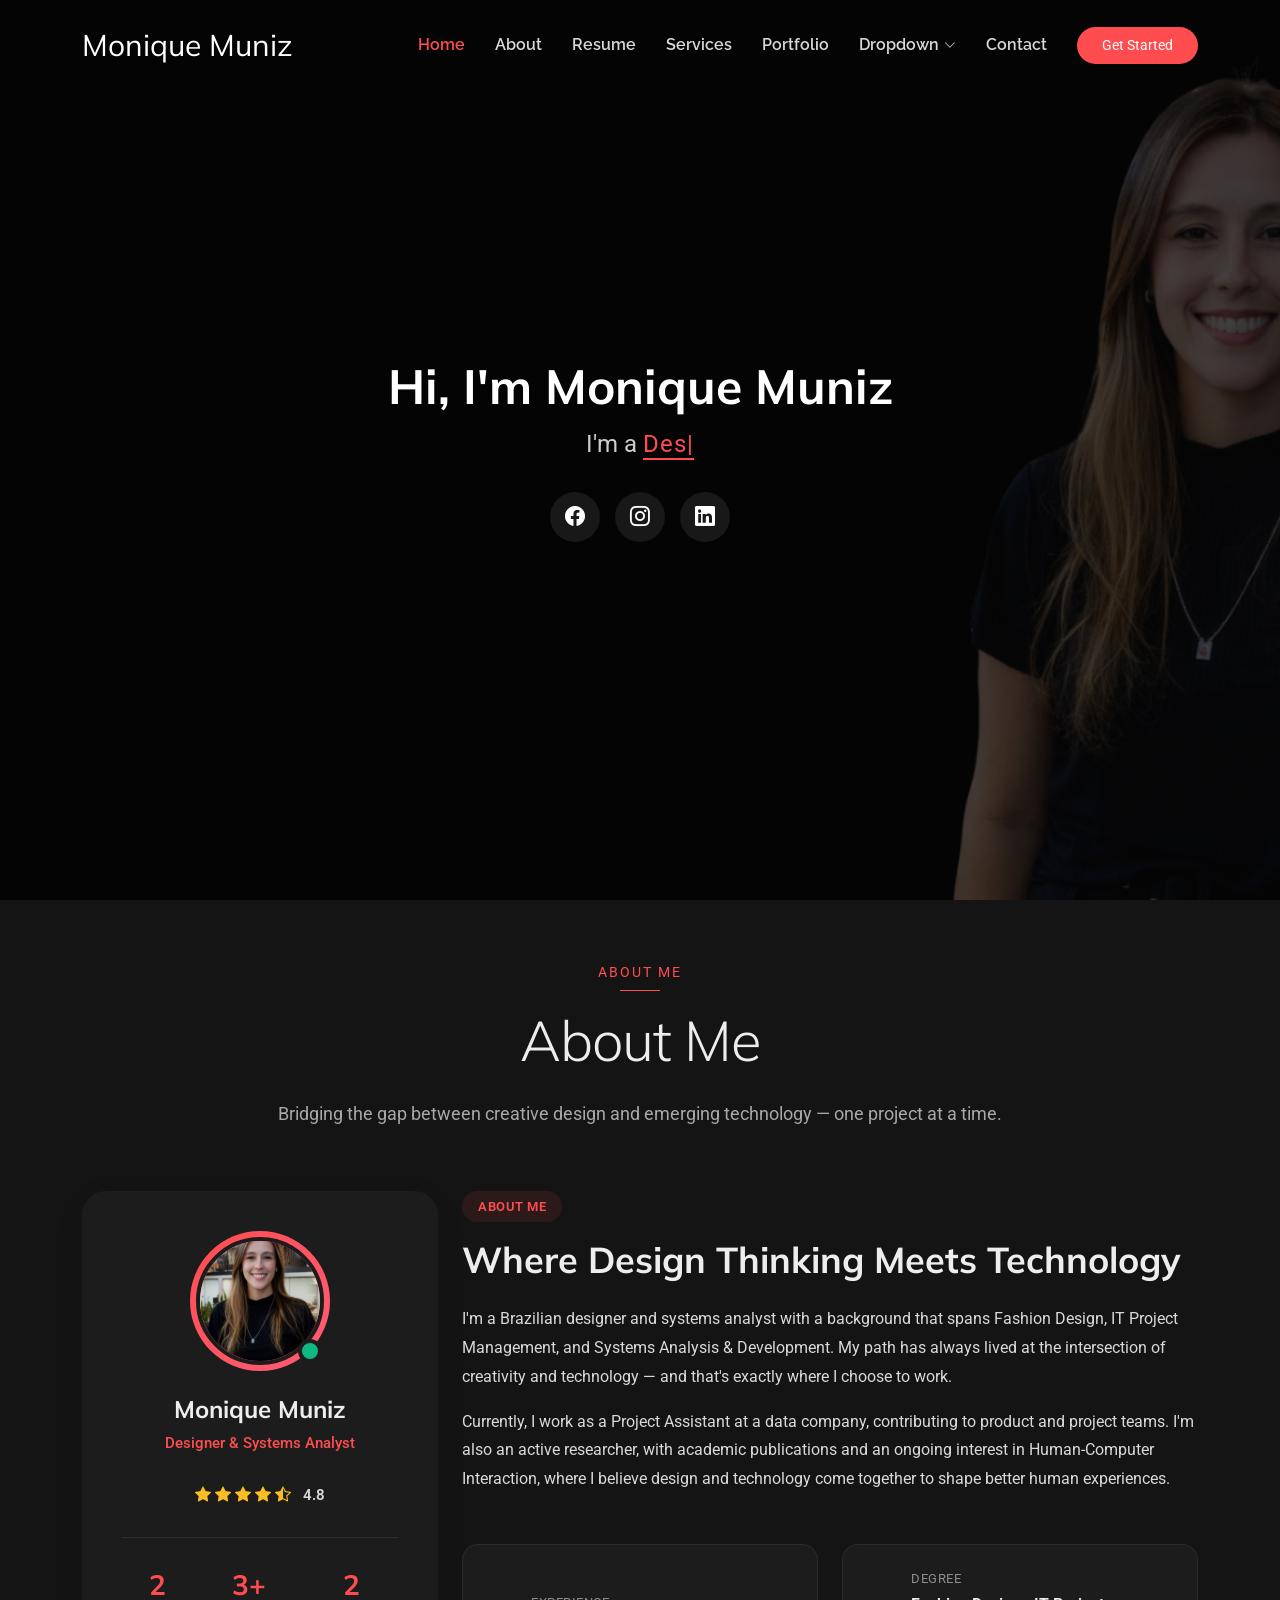
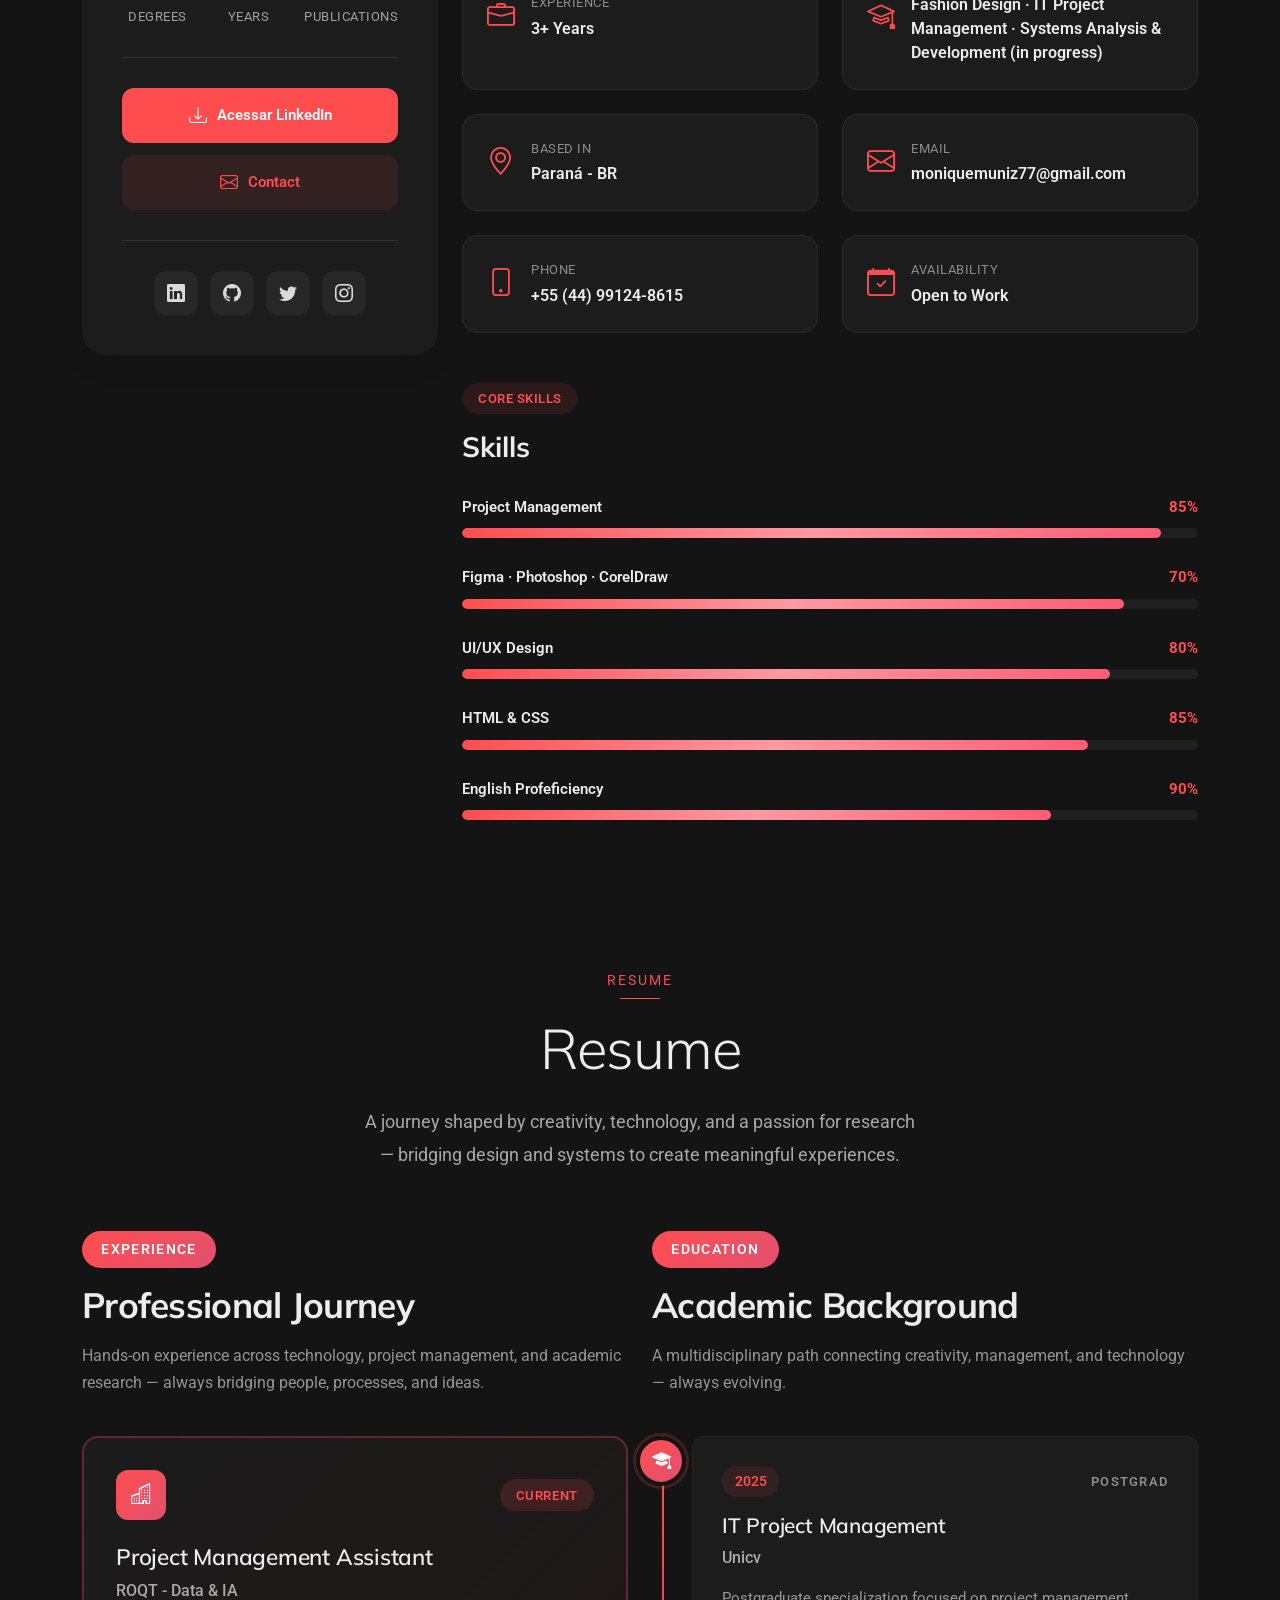
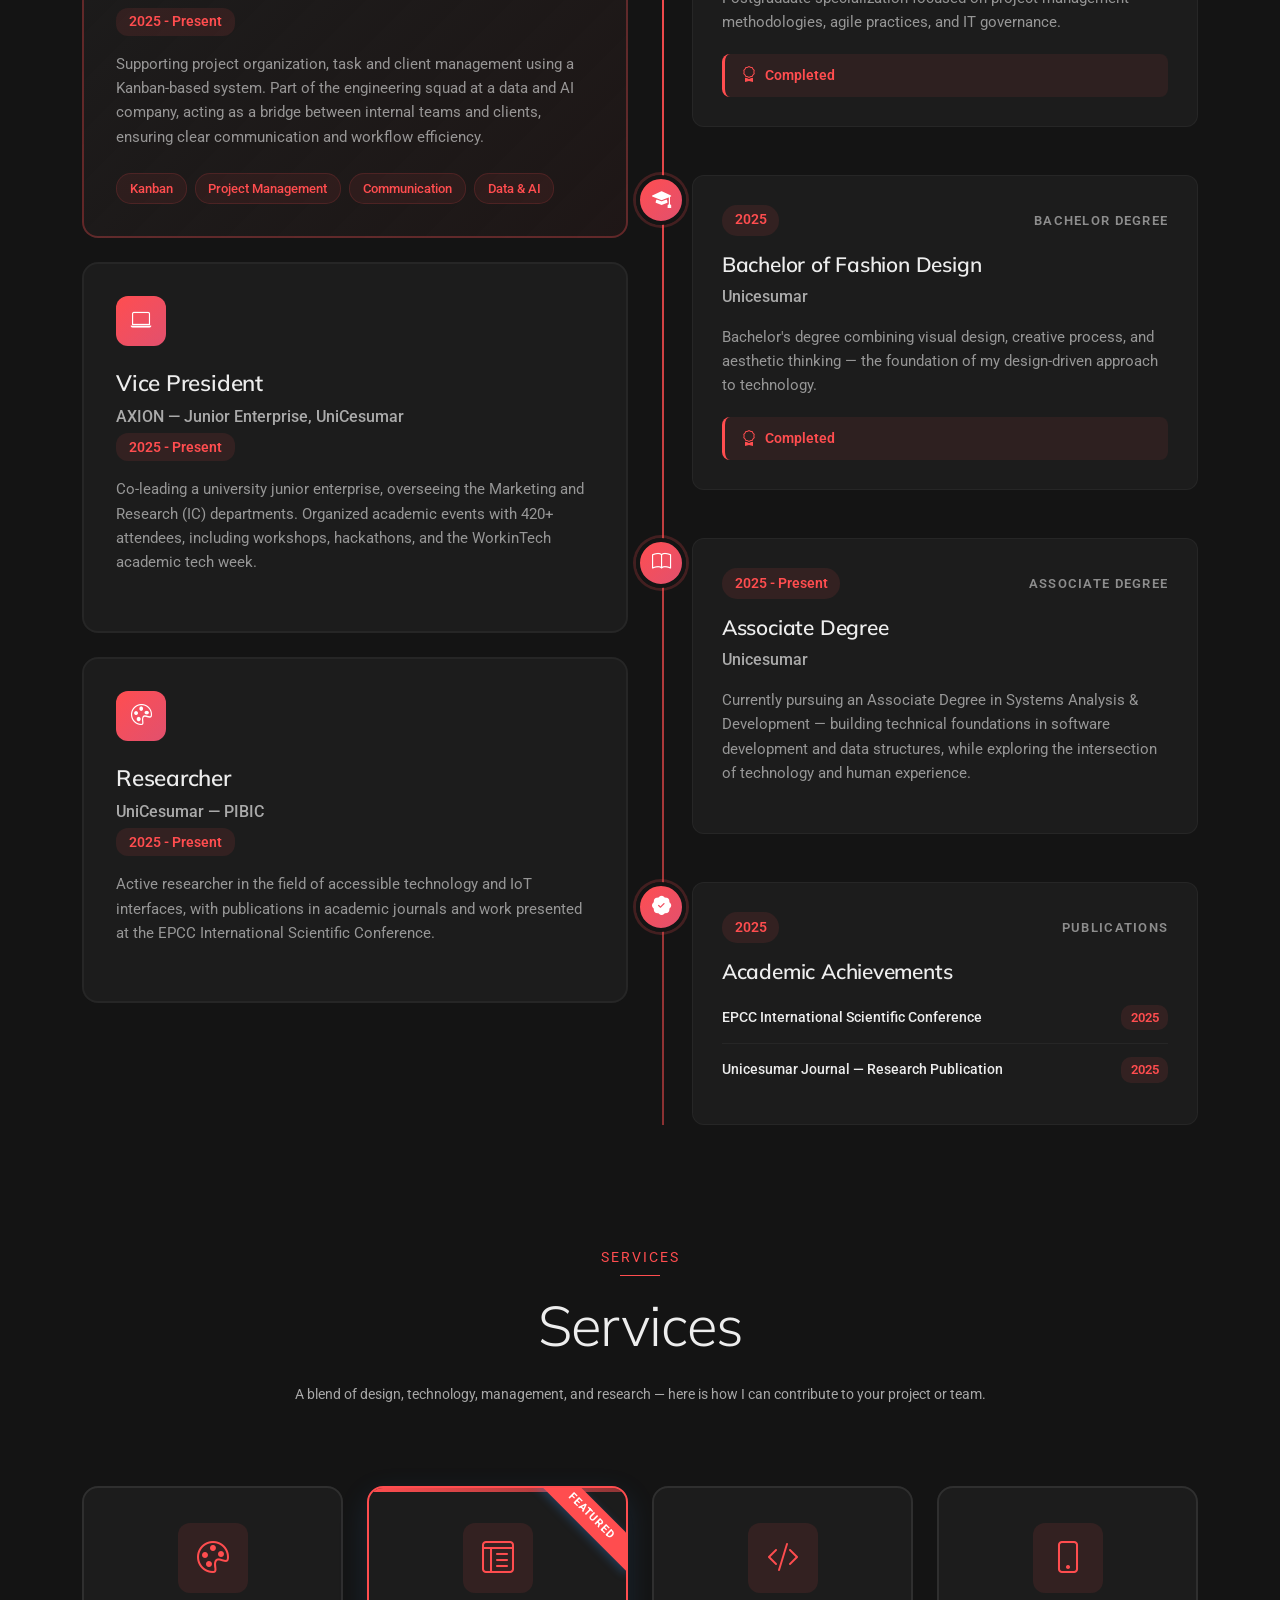
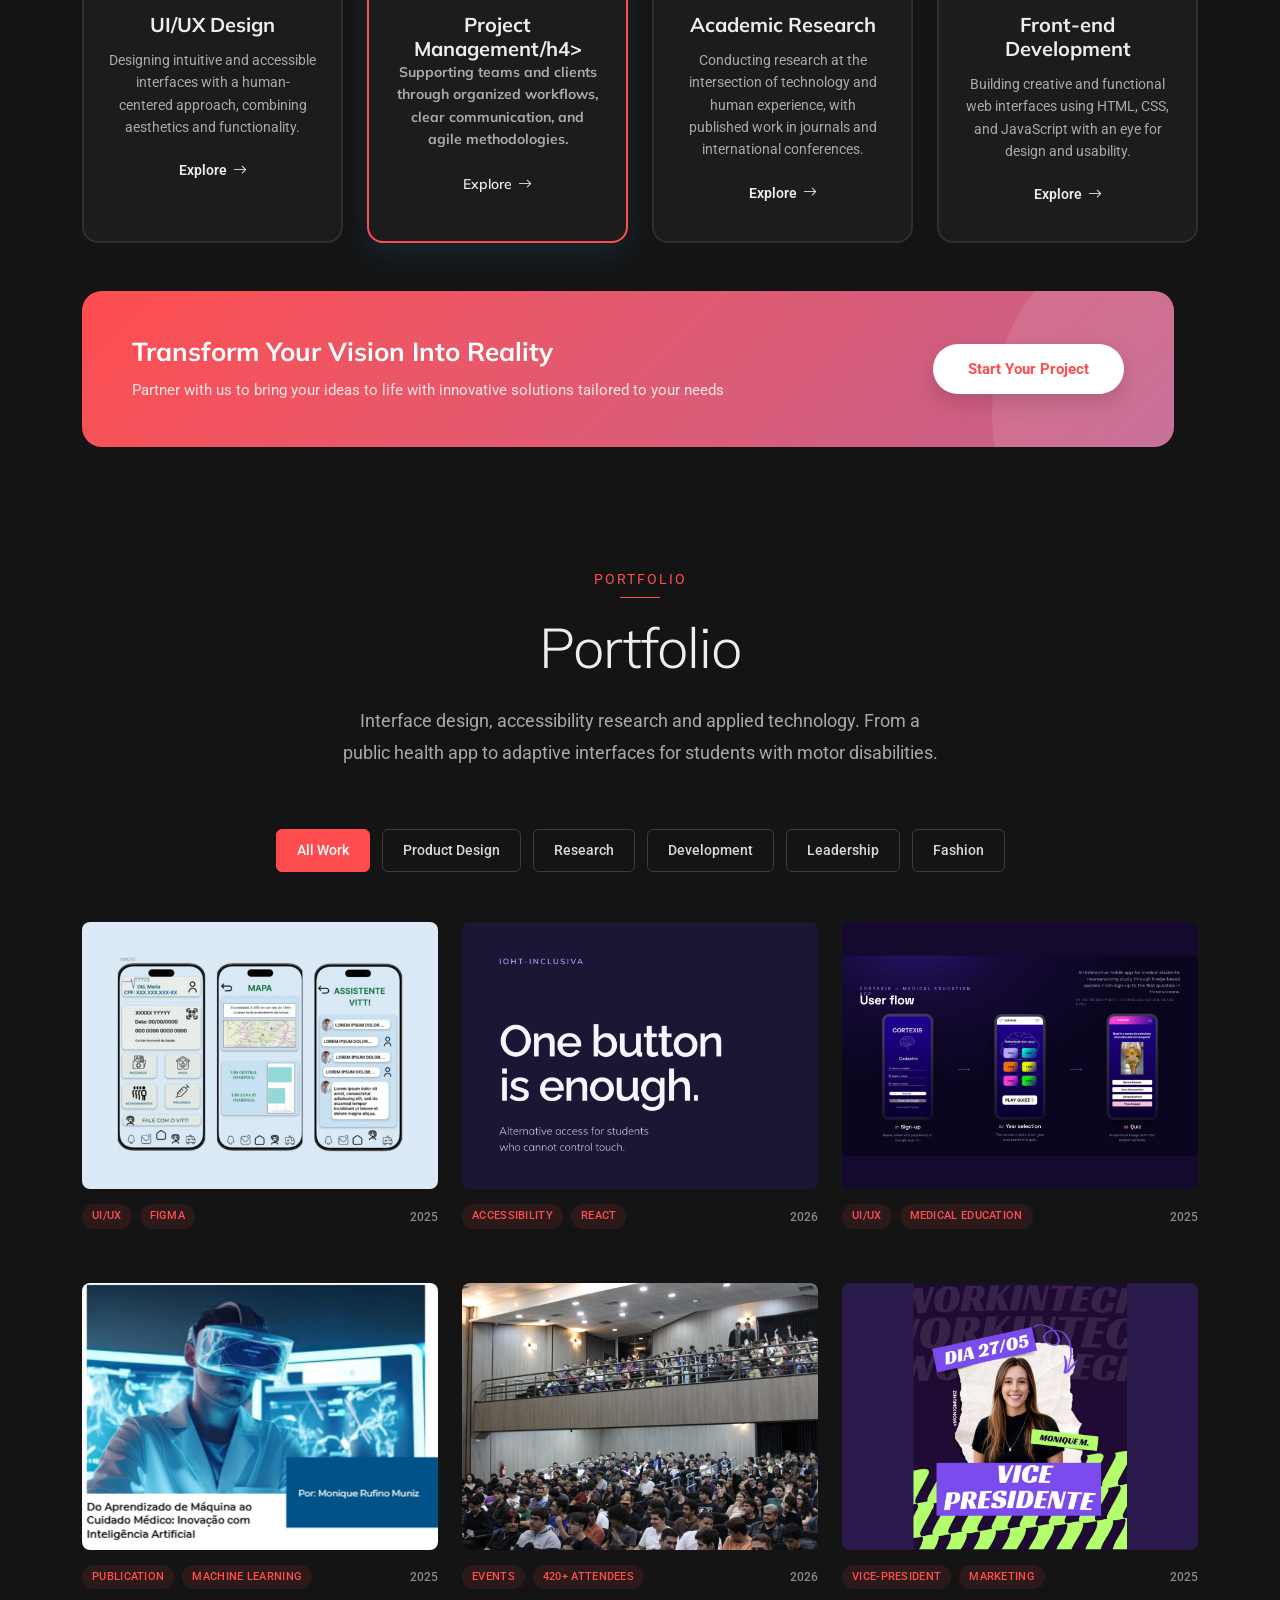
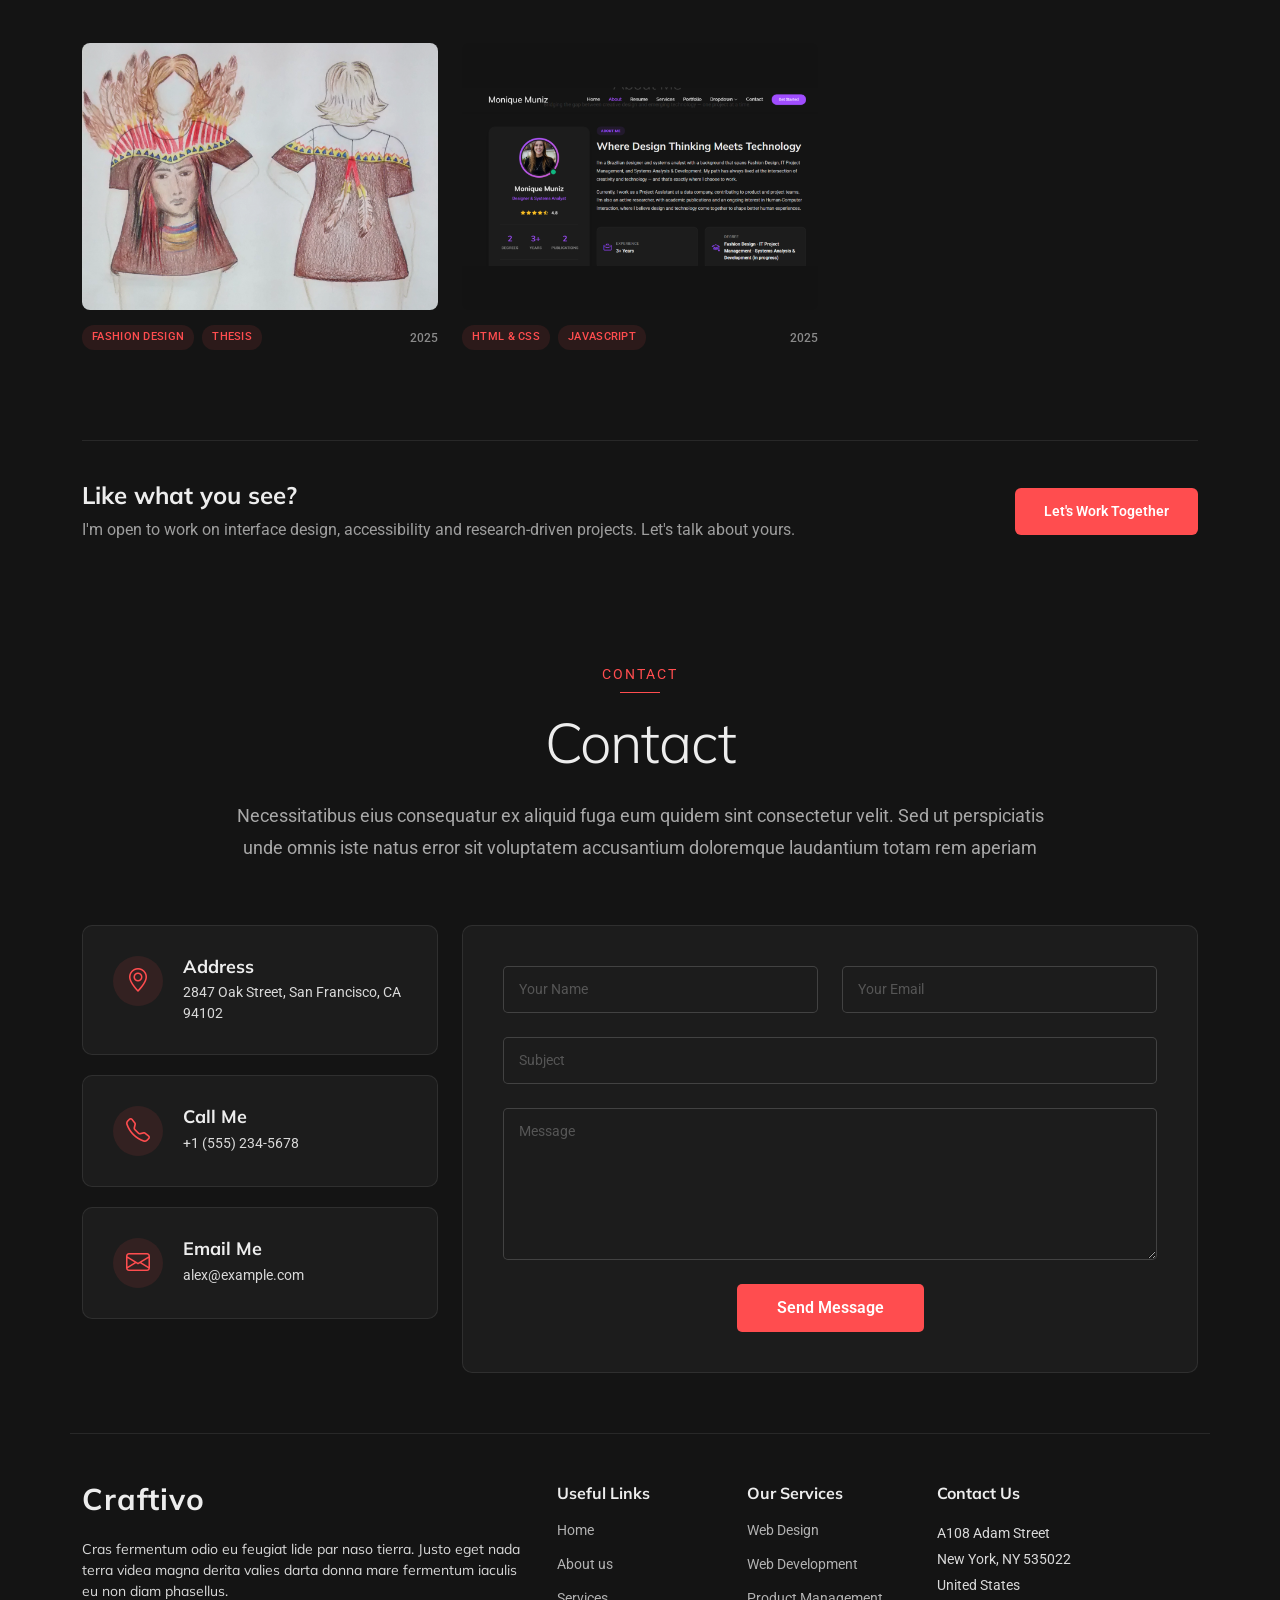
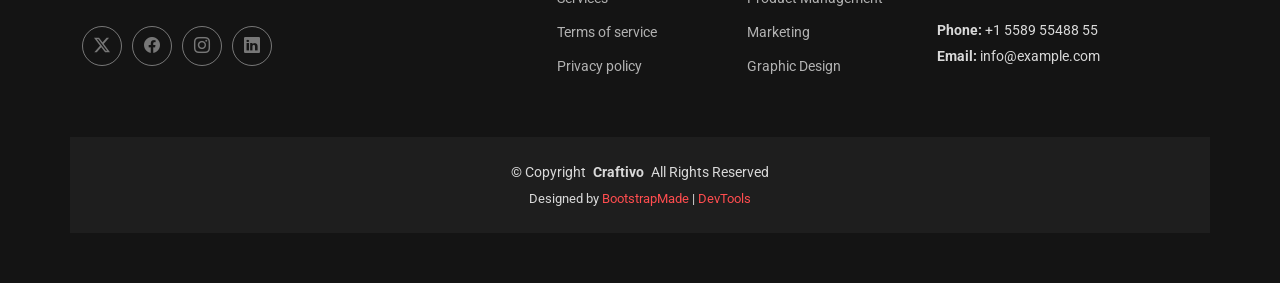
==== commit 8424b8e7: "adicionados projetos" ====
--- a/index.html
+++ b/index.html
@@ -762,299 +762,384 @@
       </section>
       <!-- /Services Section -->
 
-      <!-- Portfolio Section -->
-      <section id="portfolio" class="portfolio section">
-        <!-- Section Title -->
-        <div class="container section-title" data-aos="fade-up">
-          <span class="subtitle">Portfolio</span>
-          <h2>Portfolio</h2>
+<!-- Portfolio Section -->
+<section id="portfolio" class="portfolio section">
+  <!-- Section Title -->
+  <div class="container section-title" data-aos="fade-up">
+    <span class="subtitle">Portfolio</span>
+    <h2>Portfolio</h2>
+    <p>
+      Interface design, accessibility research and applied technology. From a
+      public health app to adaptive interfaces for students with motor
+      disabilities.
+    </p>
+  </div>
+  <!-- End Section Title -->
+
+  <div class="container" data-aos="fade-up" data-aos-delay="100">
+    <div
+      class="isotope-layout"
+      data-default-filter="*"
+      data-layout="masonry"
+      data-sort="original-order"
+    >
+      <ul
+        class="portfolio-filters isotope-filters"
+        data-aos="fade-up"
+        data-aos-delay="200"
+      >
+        <li data-filter="*" class="filter-active">All Work</li>
+        <li data-filter=".filter-product">Product Design</li>
+        <li data-filter=".filter-research">Research</li>
+        <li data-filter=".filter-development">Development</li>
+        <li data-filter=".filter-leadership">Leadership</li>
+        <li data-filter=".filter-fashion">Fashion</li>
+      </ul>
+
+      <div
+        class="row gy-4 isotope-container"
+        data-aos="fade-up"
+        data-aos-delay="300"
+      >
+        <!-- Vittas -->
+        <div
+          class="col-lg-4 col-md-6 portfolio-item isotope-item filter-product"
+        >
+          <div class="portfolio-card">
+            <div class="portfolio-image-container">
+              <img
+                src="assets/img/portfolio/vittas.png"
+                alt="Vittas — public health app screens"
+                class="img-fluid"
+                loading="lazy"
+              />
+              <div class="portfolio-overlay">
+                <div class="portfolio-info">
+                  <span class="project-category">Product Design</span>
+                  <h4>Vittas</h4>
+                </div>
+                <div class="portfolio-actions">
+                  <a
+                    href="assets/img/portfolio/vittas.png"
+                    class="glightbox portfolio-link"
+                  >
+                    <i class="bi bi-plus-lg"></i>
+                  </a>
+                  <a href="#" class="portfolio-details">
+                    <i class="bi bi-arrow-right"></i>
+                  </a>
+                </div>
+              </div>
+            </div>
+            <div class="portfolio-meta">
+              <div class="project-tags">
+                <span class="tag">UI/UX</span>
+                <span class="tag">Figma</span>
+              </div>
+              <div class="project-year">2025</div>
+            </div>
+          </div>
+        </div>
+
+        <!-- IoHT-Inclusiva -->
+        <div
+          class="col-lg-4 col-md-6 portfolio-item isotope-item filter-research"
+        >
+          <div class="portfolio-card">
+            <div class="portfolio-image-container">
+              <img
+                src="assets/img/portfolio/ioht.png"
+                alt="IoHT-Inclusiva — one button is enough"
+                class="img-fluid"
+                loading="lazy"
+              />
+              <div class="portfolio-overlay">
+                <div class="portfolio-info">
+                  <span class="project-category">Research</span>
+                  <h4>IoHT-Inclusiva</h4>
+                </div>
+                <div class="portfolio-actions">
+                  <a
+                    href="assets/img/portfolio/ioht.png"
+                    class="glightbox portfolio-link"
+                  >
+                    <i class="bi bi-plus-lg"></i>
+                  </a>
+                  <a href="#" class="portfolio-details">
+                    <i class="bi bi-arrow-right"></i>
+                  </a>
+                </div>
+              </div>
+            </div>
+            <div class="portfolio-meta">
+              <div class="project-tags">
+                <span class="tag">Accessibility</span>
+                <span class="tag">React</span>
+              </div>
+              <div class="project-year">2026</div>
+            </div>
+          </div>
+        </div>
+
+        <!-- CORTEXIS -->
+        <div
+          class="col-lg-4 col-md-6 portfolio-item isotope-item filter-product"
+        >
+          <div class="portfolio-card">
+            <div class="portfolio-image-container">
+              <img
+                src="assets/img/portfolio/cortexis.png"
+                alt="CORTEXIS — neuroanatomy quiz app user flow"
+                class="img-fluid"
+                loading="lazy"
+              />
+              <div class="portfolio-overlay">
+                <div class="portfolio-info">
+                  <span class="project-category">Product Design</span>
+                  <h4>CORTEXIS</h4>
+                </div>
+                <div class="portfolio-actions">
+                  <a
+                    href="assets/img/portfolio/cortexis.png"
+                    class="glightbox portfolio-link"
+                  >
+                    <i class="bi bi-plus-lg"></i>
+                  </a>
+                  <a href="#" class="portfolio-details">
+                    <i class="bi bi-arrow-right"></i>
+                  </a>
+                </div>
+              </div>
+            </div>
+            <div class="portfolio-meta">
+              <div class="project-tags">
+                <span class="tag">UI/UX</span>
+                <span class="tag">Medical Education</span>
+              </div>
+              <div class="project-year">2025</div>
+            </div>
+          </div>
+        </div>
+
+        <!-- Artigo -->
+        <div
+          class="col-lg-4 col-md-6 portfolio-item isotope-item filter-research"
+        >
+          <div class="portfolio-card">
+            <div class="portfolio-image-container">
+              <img
+                src="assets/img/portfolio/artigo.jpg"
+                alt="Published article — Empreenda Jr."
+                class="img-fluid"
+                loading="lazy"
+              />
+              <div class="portfolio-overlay">
+                <div class="portfolio-info">
+                  <span class="project-category">Research</span>
+                  <h4>From Machine Learning to Medical Care</h4>
+                </div>
+                <div class="portfolio-actions">
+                  <a
+                    href="assets/img/portfolio/artigo.jpg"
+                    class="glightbox portfolio-link"
+                  >
+                    <i class="bi bi-plus-lg"></i>
+                  </a>
+                  <a href="#" class="portfolio-details">
+                    <i class="bi bi-arrow-right"></i>
+                  </a>
+                </div>
+              </div>
+            </div>
+            <div class="portfolio-meta">
+              <div class="project-tags">
+                <span class="tag">Publication</span>
+                <span class="tag">Machine Learning</span>
+              </div>
+              <div class="project-year">2025</div>
+            </div>
+          </div>
+        </div>
+
+        <!-- WorkInTech -->
+        <div
+          class="col-lg-4 col-md-6 portfolio-item isotope-item filter-leadership"
+        >
+          <div class="portfolio-card">
+            <div class="portfolio-image-container">
+              <img
+                src="assets/img/portfolio/workintech.png"
+                alt="WorkInTech — stage and audience"
+                class="img-fluid"
+                loading="lazy"
+              />
+              <div class="portfolio-overlay">
+                <div class="portfolio-info">
+                  <span class="project-category">Leadership</span>
+                  <h4>WorkInTech</h4>
+                </div>
+                <div class="portfolio-actions">
+                  <a
+                    href="assets/img/portfolio/workintech.png"
+                    class="glightbox portfolio-link"
+                  >
+                    <i class="bi bi-plus-lg"></i>
+                  </a>
+                  <a href="#" class="portfolio-details">
+                    <i class="bi bi-arrow-right"></i>
+                  </a>
+                </div>
+              </div>
+            </div>
+            <div class="portfolio-meta">
+              <div class="project-tags">
+                <span class="tag">Events</span>
+                <span class="tag">420+ attendees</span>
+              </div>
+              <div class="project-year">2026</div>
+            </div>
+          </div>
+        </div>
+
+        <!-- Axion -->
+        <div
+          class="col-lg-4 col-md-6 portfolio-item isotope-item filter-leadership"
+        >
+          <div class="portfolio-card">
+            <div class="portfolio-image-container">
+              <img
+                src="assets/img/portfolio/axion.png"
+                alt="Axion — junior IT consultancy team"
+                class="img-fluid"
+                loading="lazy"
+              />
+              <div class="portfolio-overlay">
+                <div class="portfolio-info">
+                  <span class="project-category">Leadership</span>
+                  <h4>Axion</h4>
+                </div>
+                <div class="portfolio-actions">
+                  <a
+                    href="assets/img/portfolio/axion.png"
+                    class="glightbox portfolio-link"
+                  >
+                    <i class="bi bi-plus-lg"></i>
+                  </a>
+                  <a href="#" class="portfolio-details">
+                    <i class="bi bi-arrow-right"></i>
+                  </a>
+                </div>
+              </div>
+            </div>
+            <div class="portfolio-meta">
+              <div class="project-tags">
+                <span class="tag">Vice-president</span>
+                <span class="tag">Marketing</span>
+              </div>
+              <div class="project-year">2025</div>
+            </div>
+          </div>
+        </div>
+
+        <!-- TCC Moda -->
+        <div
+          class="col-lg-4 col-md-6 portfolio-item isotope-item filter-fashion"
+        >
+          <div class="portfolio-card">
+            <div class="portfolio-image-container">
+              <img
+                src="assets/img/portfolio/tcc.jpg"
+                alt="Fashion design thesis — plus size casual croquis"
+                class="img-fluid"
+                loading="lazy"
+              />
+              <div class="portfolio-overlay">
+                <div class="portfolio-info">
+                  <span class="project-category">Fashion</span>
+                  <h4>Plus Size Casual</h4>
+                </div>
+                <div class="portfolio-actions">
+                  <a
+                    href="assets/img/portfolio/tcc.jpg"
+                    class="glightbox portfolio-link"
+                  >
+                    <i class="bi bi-plus-lg"></i>
+                  </a>
+                  <a href="#" class="portfolio-details">
+                    <i class="bi bi-arrow-right"></i>
+                  </a>
+                </div>
+              </div>
+            </div>
+            <div class="portfolio-meta">
+              <div class="project-tags">
+                <span class="tag">Fashion Design</span>
+                <span class="tag">Thesis</span>
+              </div>
+              <div class="project-year">2025</div>
+            </div>
+          </div>
+        </div>
+
+        <!-- Personal Portfolio -->
+        <div
+          class="col-lg-4 col-md-6 portfolio-item isotope-item filter-development"
+        >
+          <div class="portfolio-card">
+            <div class="portfolio-image-container">
+              <img
+                src="assets/img/portfolio/portfolio-site.png"
+                alt="Personal portfolio homepage"
+                class="img-fluid"
+                loading="lazy"
+              />
+              <div class="portfolio-overlay">
+                <div class="portfolio-info">
+                  <span class="project-category">Development</span>
+                  <h4>Personal Portfolio</h4>
+                </div>
+                <div class="portfolio-actions">
+                  <a
+                    href="assets/img/portfolio/portfolio-site.png"
+                    class="glightbox portfolio-link"
+                  >
+                    <i class="bi bi-plus-lg"></i>
+                  </a>
+                  <a href="#" class="portfolio-details">
+                    <i class="bi bi-arrow-right"></i>
+                  </a>
+                </div>
+              </div>
+            </div>
+            <div class="portfolio-meta">
+              <div class="project-tags">
+                <span class="tag">HTML &amp; CSS</span>
+                <span class="tag">JavaScript</span>
+              </div>
+              <div class="project-year">2025</div>
+            </div>
+          </div>
+        </div>
+      </div>
+    </div>
+
+    <div class="portfolio-bottom" data-aos="fade-up" data-aos-delay="400">
+      <div class="row align-items-center">
+        <div class="col-lg-8">
+          <h3>Like what you see?</h3>
           <p>
-            Necessitatibus eius consequatur ex aliquid fuga eum quidem sint
-            consectetur velit. Sed ut perspiciatis unde omnis iste natus error
-            sit voluptatem accusantium doloremque laudantium totam rem aperiam
+            I'm open to work on interface design, accessibility and
+            research-driven projects. Let's talk about yours.
           </p>
         </div>
-        <!-- End Section Title -->
-
-        <div class="container" data-aos="fade-up" data-aos-delay="100">
-          <div
-            class="isotope-layout"
-            data-default-filter="*"
-            data-layout="masonry"
-            data-sort="original-order"
-          >
-            <ul
-              class="portfolio-filters isotope-filters"
-              data-aos="fade-up"
-              data-aos-delay="200"
-            >
-              <li data-filter="*" class="filter-active">All Work</li>
-              <li data-filter=".filter-creative">Creative</li>
-              <li data-filter=".filter-digital">Digital</li>
-              <li data-filter=".filter-strategy">Strategy</li>
-              <li data-filter=".filter-development">Development</li>
-            </ul>
-
-            <div
-              class="row gy-4 isotope-container"
-              data-aos="fade-up"
-              data-aos-delay="300"
-            >
-              <div
-                class="col-lg-4 col-md-6 portfolio-item isotope-item filter-creative"
-              >
-                <div class="portfolio-card">
-                  <div class="portfolio-image-container">
-                    <img
-                      src="assets/img/portfolio/portfolio-1.webp"
-                      alt="Creative Project"
-                      class="img-fluid"
-                      loading="lazy"
-                    />
-                    <div class="portfolio-overlay">
-                      <div class="portfolio-info">
-                        <span class="project-category">Creative Design</span>
-                        <h4>Visual Identity System</h4>
-                      </div>
-                      <div class="portfolio-actions">
-                        <a
-                          href="assets/img/portfolio/portfolio-1.webp"
-                          class="glightbox portfolio-link"
-                        >
-                          <i class="bi bi-plus-lg"></i>
-                        </a>
-                        <a href="#" class="portfolio-details">
-                          <i class="bi bi-arrow-right"></i>
-                        </a>
-                      </div>
-                    </div>
-                  </div>
-                  <div class="portfolio-meta">
-                    <div class="project-tags">
-                      <span class="tag">Branding</span>
-                      <span class="tag">Identity</span>
-                    </div>
-                    <div class="project-year">2024</div>
-                  </div>
-                </div>
-              </div>
-
-              <div
-                class="col-lg-4 col-md-6 portfolio-item isotope-item filter-digital"
-              >
-                <div class="portfolio-card">
-                  <div class="portfolio-image-container">
-                    <img
-                      src="assets/img/portfolio/portfolio-2.webp"
-                      alt="Digital Project"
-                      class="img-fluid"
-                      loading="lazy"
-                    />
-                    <div class="portfolio-overlay">
-                      <div class="portfolio-info">
-                        <span class="project-category">Digital Experience</span>
-                        <h4>Interactive Web Platform</h4>
-                      </div>
-                      <div class="portfolio-actions">
-                        <a
-                          href="assets/img/portfolio/portfolio-2.webp"
-                          class="glightbox portfolio-link"
-                        >
-                          <i class="bi bi-plus-lg"></i>
-                        </a>
-                        <a href="#" class="portfolio-details">
-                          <i class="bi bi-arrow-right"></i>
-                        </a>
-                      </div>
-                    </div>
-                  </div>
-                  <div class="portfolio-meta">
-                    <div class="project-tags">
-                      <span class="tag">Web Design</span>
-                      <span class="tag">Development</span>
-                    </div>
-                    <div class="project-year">2024</div>
-                  </div>
-                </div>
-              </div>
-
-              <div
-                class="col-lg-4 col-md-6 portfolio-item isotope-item filter-strategy"
-              >
-                <div class="portfolio-card">
-                  <div class="portfolio-image-container">
-                    <img
-                      src="assets/img/portfolio/portfolio-3.webp"
-                      alt="Strategy Project"
-                      class="img-fluid"
-                      loading="lazy"
-                    />
-                    <div class="portfolio-overlay">
-                      <div class="portfolio-info">
-                        <span class="project-category">Brand Strategy</span>
-                        <h4>Market Positioning</h4>
-                      </div>
-                      <div class="portfolio-actions">
-                        <a
-                          href="assets/img/portfolio/portfolio-3.webp"
-                          class="glightbox portfolio-link"
-                        >
-                          <i class="bi bi-plus-lg"></i>
-                        </a>
-                        <a href="#" class="portfolio-details">
-                          <i class="bi bi-arrow-right"></i>
-                        </a>
-                      </div>
-                    </div>
-                  </div>
-                  <div class="portfolio-meta">
-                    <div class="project-tags">
-                      <span class="tag">Strategy</span>
-                      <span class="tag">Consulting</span>
-                    </div>
-                    <div class="project-year">2023</div>
-                  </div>
-                </div>
-              </div>
-
-              <div
-                class="col-lg-4 col-md-6 portfolio-item isotope-item filter-development"
-              >
-                <div class="portfolio-card">
-                  <div class="portfolio-image-container">
-                    <img
-                      src="assets/img/portfolio/portfolio-4.webp"
-                      alt="Development Project"
-                      class="img-fluid"
-                      loading="lazy"
-                    />
-                    <div class="portfolio-overlay">
-                      <div class="portfolio-info">
-                        <span class="project-category">Full Stack</span>
-                        <h4>Custom Application</h4>
-                      </div>
-                      <div class="portfolio-actions">
-                        <a
-                          href="assets/img/portfolio/portfolio-4.webp"
-                          class="glightbox portfolio-link"
-                        >
-                          <i class="bi bi-plus-lg"></i>
-                        </a>
-                        <a href="#" class="portfolio-details">
-                          <i class="bi bi-arrow-right"></i>
-                        </a>
-                      </div>
-                    </div>
-                  </div>
-                  <div class="portfolio-meta">
-                    <div class="project-tags">
-                      <span class="tag">React</span>
-                      <span class="tag">Node.js</span>
-                    </div>
-                    <div class="project-year">2024</div>
-                  </div>
-                </div>
-              </div>
-
-              <div
-                class="col-lg-4 col-md-6 portfolio-item isotope-item filter-creative"
-              >
-                <div class="portfolio-card">
-                  <div class="portfolio-image-container">
-                    <img
-                      src="assets/img/portfolio/portfolio-5.webp"
-                      alt="Creative Project"
-                      class="img-fluid"
-                      loading="lazy"
-                    />
-                    <div class="portfolio-overlay">
-                      <div class="portfolio-info">
-                        <span class="project-category">Art Direction</span>
-                        <h4>Campaign Design</h4>
-                      </div>
-                      <div class="portfolio-actions">
-                        <a
-                          href="assets/img/portfolio/portfolio-5.webp"
-                          class="glightbox portfolio-link"
-                        >
-                          <i class="bi bi-plus-lg"></i>
-                        </a>
-                        <a href="#" class="portfolio-details">
-                          <i class="bi bi-arrow-right"></i>
-                        </a>
-                      </div>
-                    </div>
-                  </div>
-                  <div class="portfolio-meta">
-                    <div class="project-tags">
-                      <span class="tag">Creative</span>
-                      <span class="tag">Campaign</span>
-                    </div>
-                    <div class="project-year">2024</div>
-                  </div>
-                </div>
-              </div>
-
-              <div
-                class="col-lg-4 col-md-6 portfolio-item isotope-item filter-digital"
-              >
-                <div class="portfolio-card">
-                  <div class="portfolio-image-container">
-                    <img
-                      src="assets/img/portfolio/portfolio-6.webp"
-                      alt="Digital Project"
-                      class="img-fluid"
-                      loading="lazy"
-                    />
-                    <div class="portfolio-overlay">
-                      <div class="portfolio-info">
-                        <span class="project-category">Digital Product</span>
-                        <h4>Mobile Experience</h4>
-                      </div>
-                      <div class="portfolio-actions">
-                        <a
-                          href="assets/img/portfolio/portfolio-6.webp"
-                          class="glightbox portfolio-link"
-                        >
-                          <i class="bi bi-plus-lg"></i>
-                        </a>
-                        <a href="#" class="portfolio-details">
-                          <i class="bi bi-arrow-right"></i>
-                        </a>
-                      </div>
-                    </div>
-                  </div>
-                  <div class="portfolio-meta">
-                    <div class="project-tags">
-                      <span class="tag">Mobile</span>
-                      <span class="tag">UI/UX</span>
-                    </div>
-                    <div class="project-year">2023</div>
-                  </div>
-                </div>
-              </div>
-            </div>
-          </div>
-
-          <div class="portfolio-bottom" data-aos="fade-up" data-aos-delay="400">
-            <div class="row align-items-center">
-              <div class="col-lg-8">
-                <h3>Like what you see?</h3>
-                <p>
-                  Donec rutrum congue leo eget malesuada. Vivamus suscipit
-                  tortor eget felis porttitor volutpat.
-                </p>
-              </div>
-              <div class="col-lg-4 text-lg-end">
-                <a href="#contact" class="btn btn-accent"
-                  >Let's Work Together</a
-                >
-              </div>
-            </div>
-          </div>
-        </div>
-      </section>
-      <!-- /Portfolio Section -->
+        <div class="col-lg-4 text-lg-end">
+          <a href="#contact" class="btn btn-accent">Let's Work Together</a>
+        </div>
+      </div>
+    </div>
+  </div>
+</section>
+<!-- /Portfolio Section -->
 
       <!-- Contact Section -->
       <section id="contact" class="contact section">
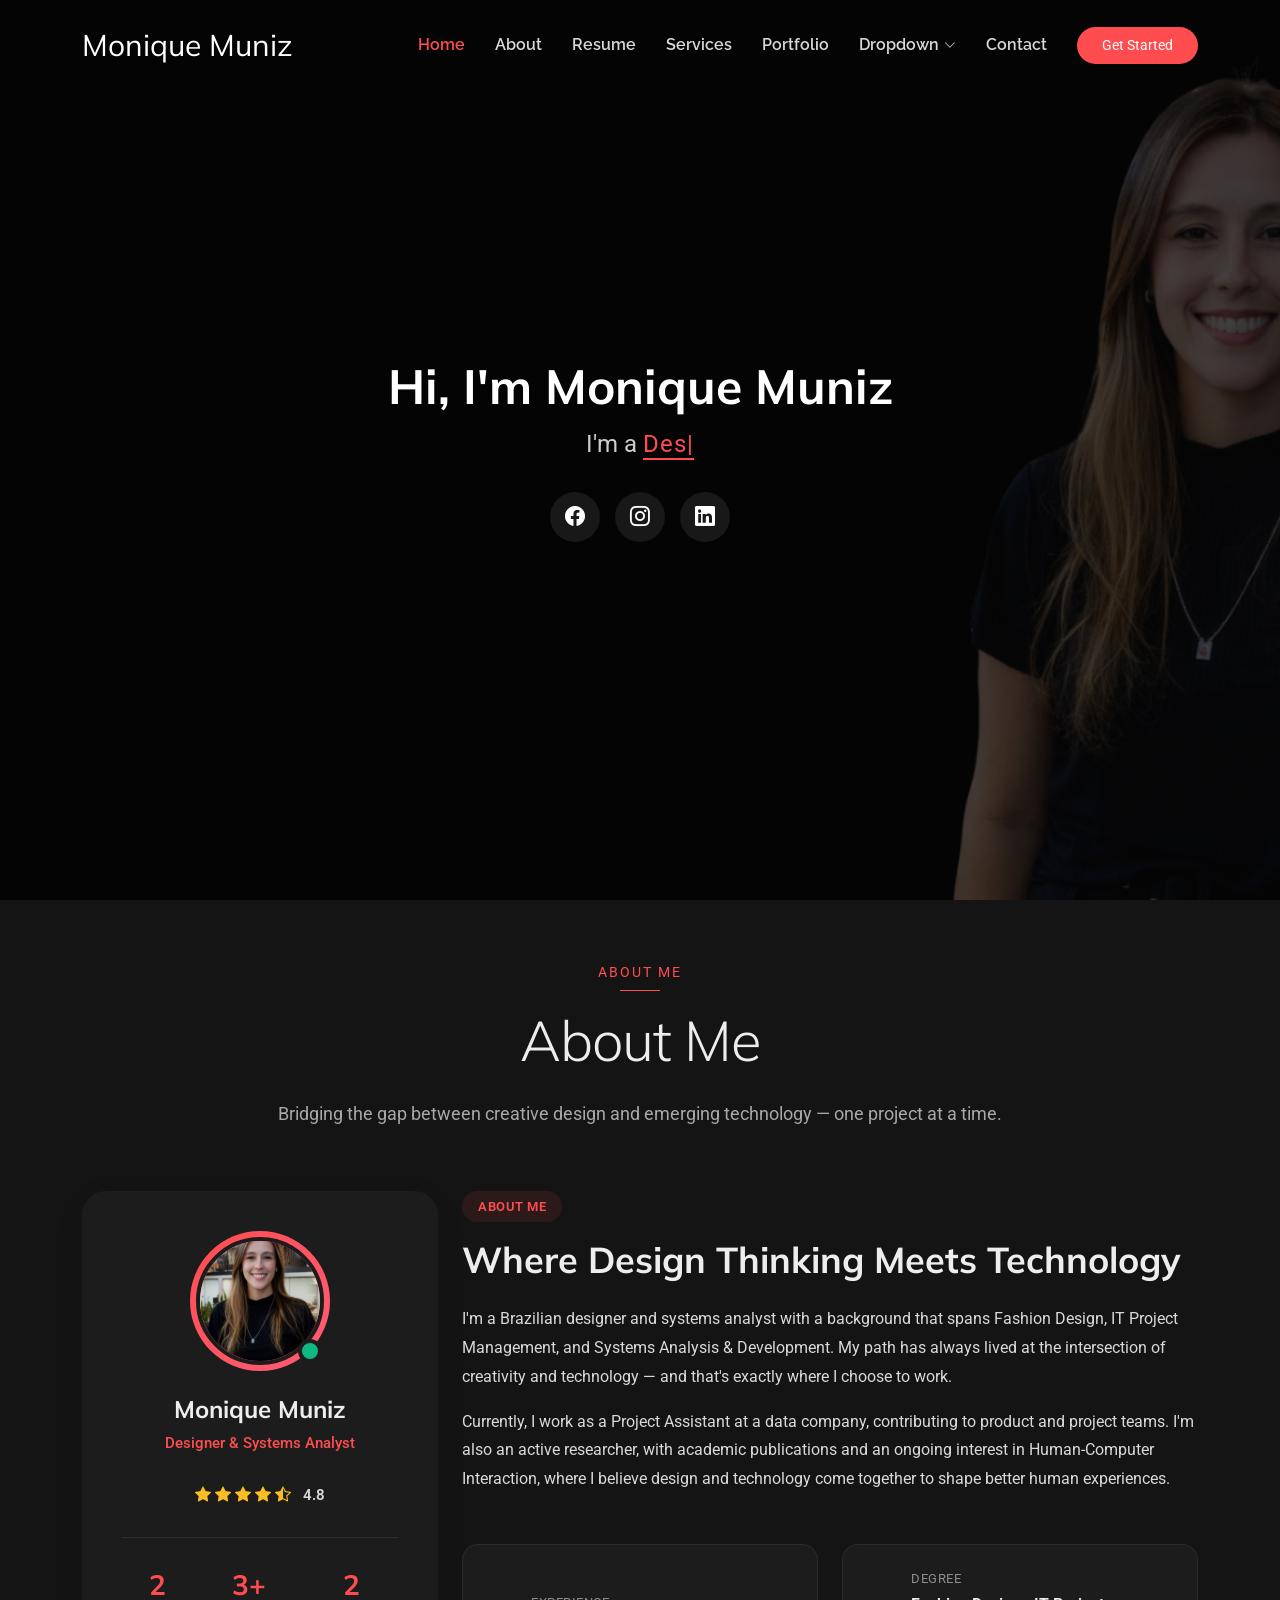
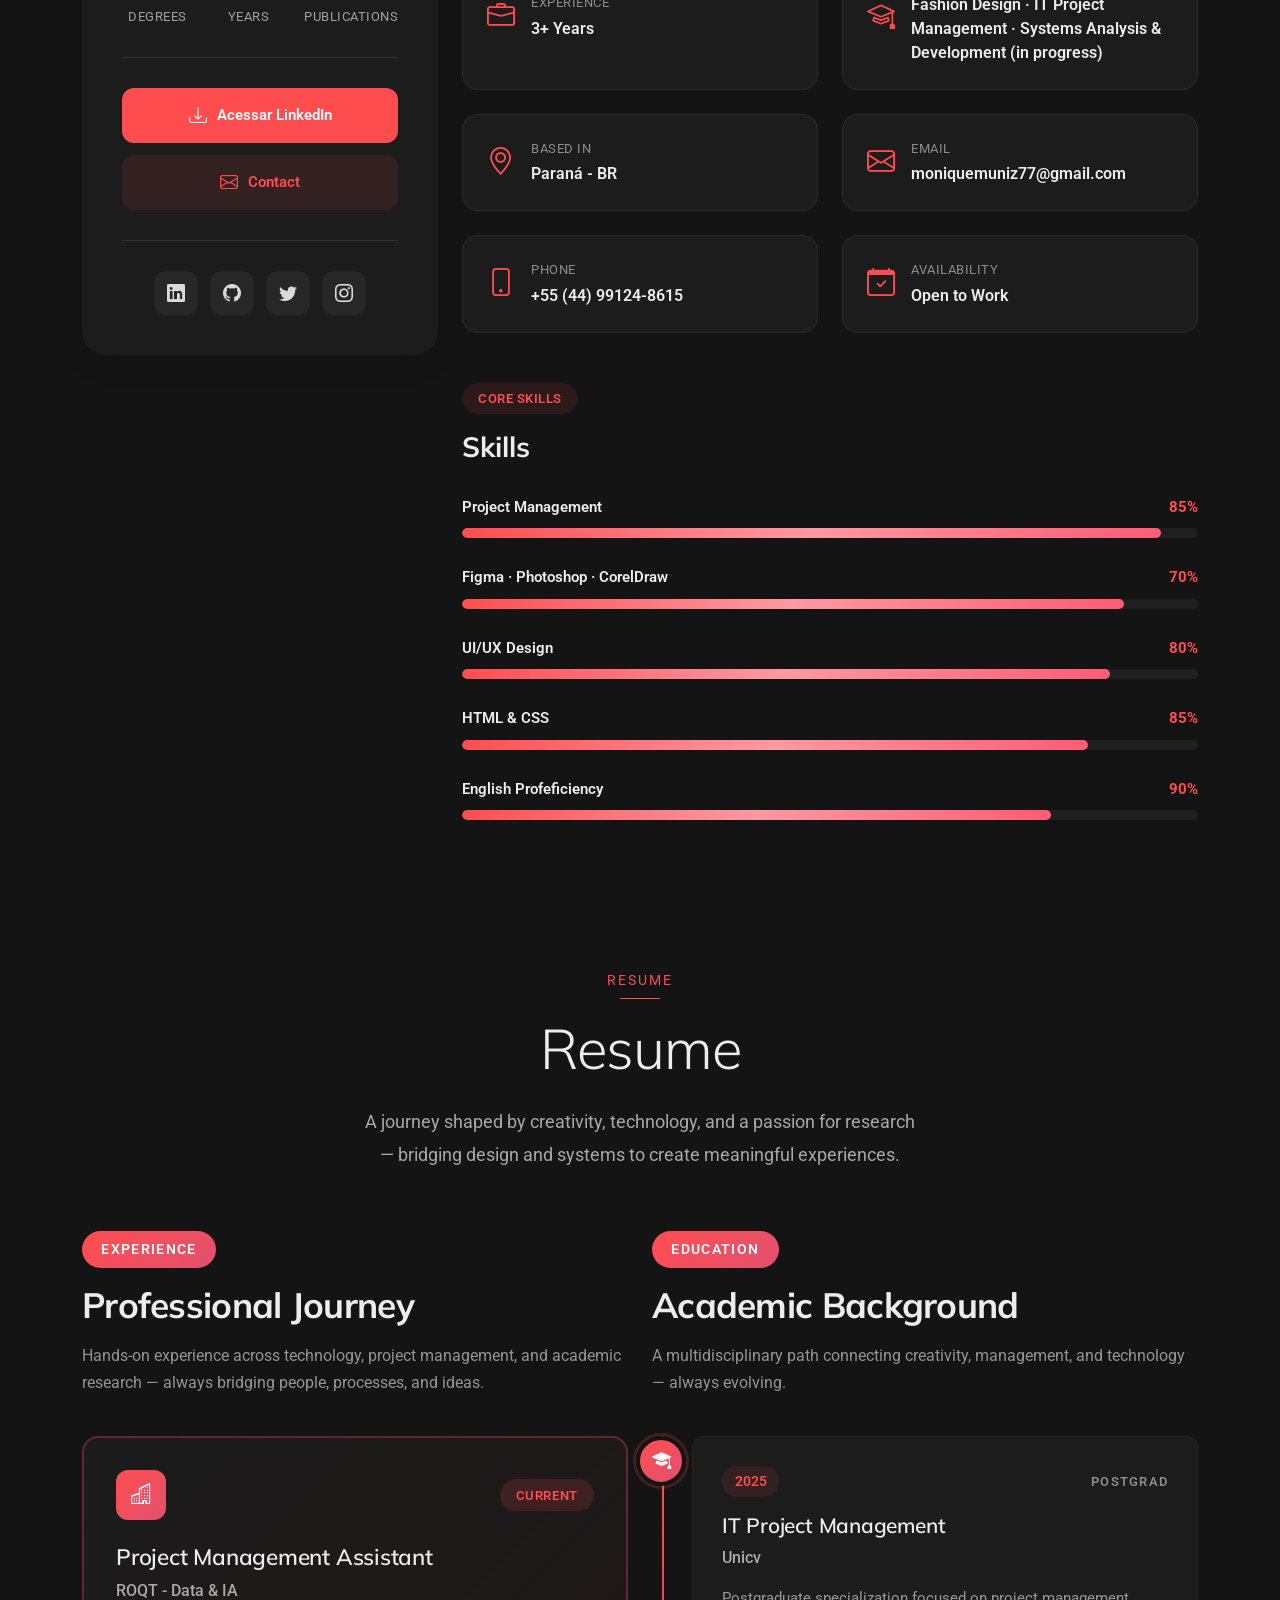
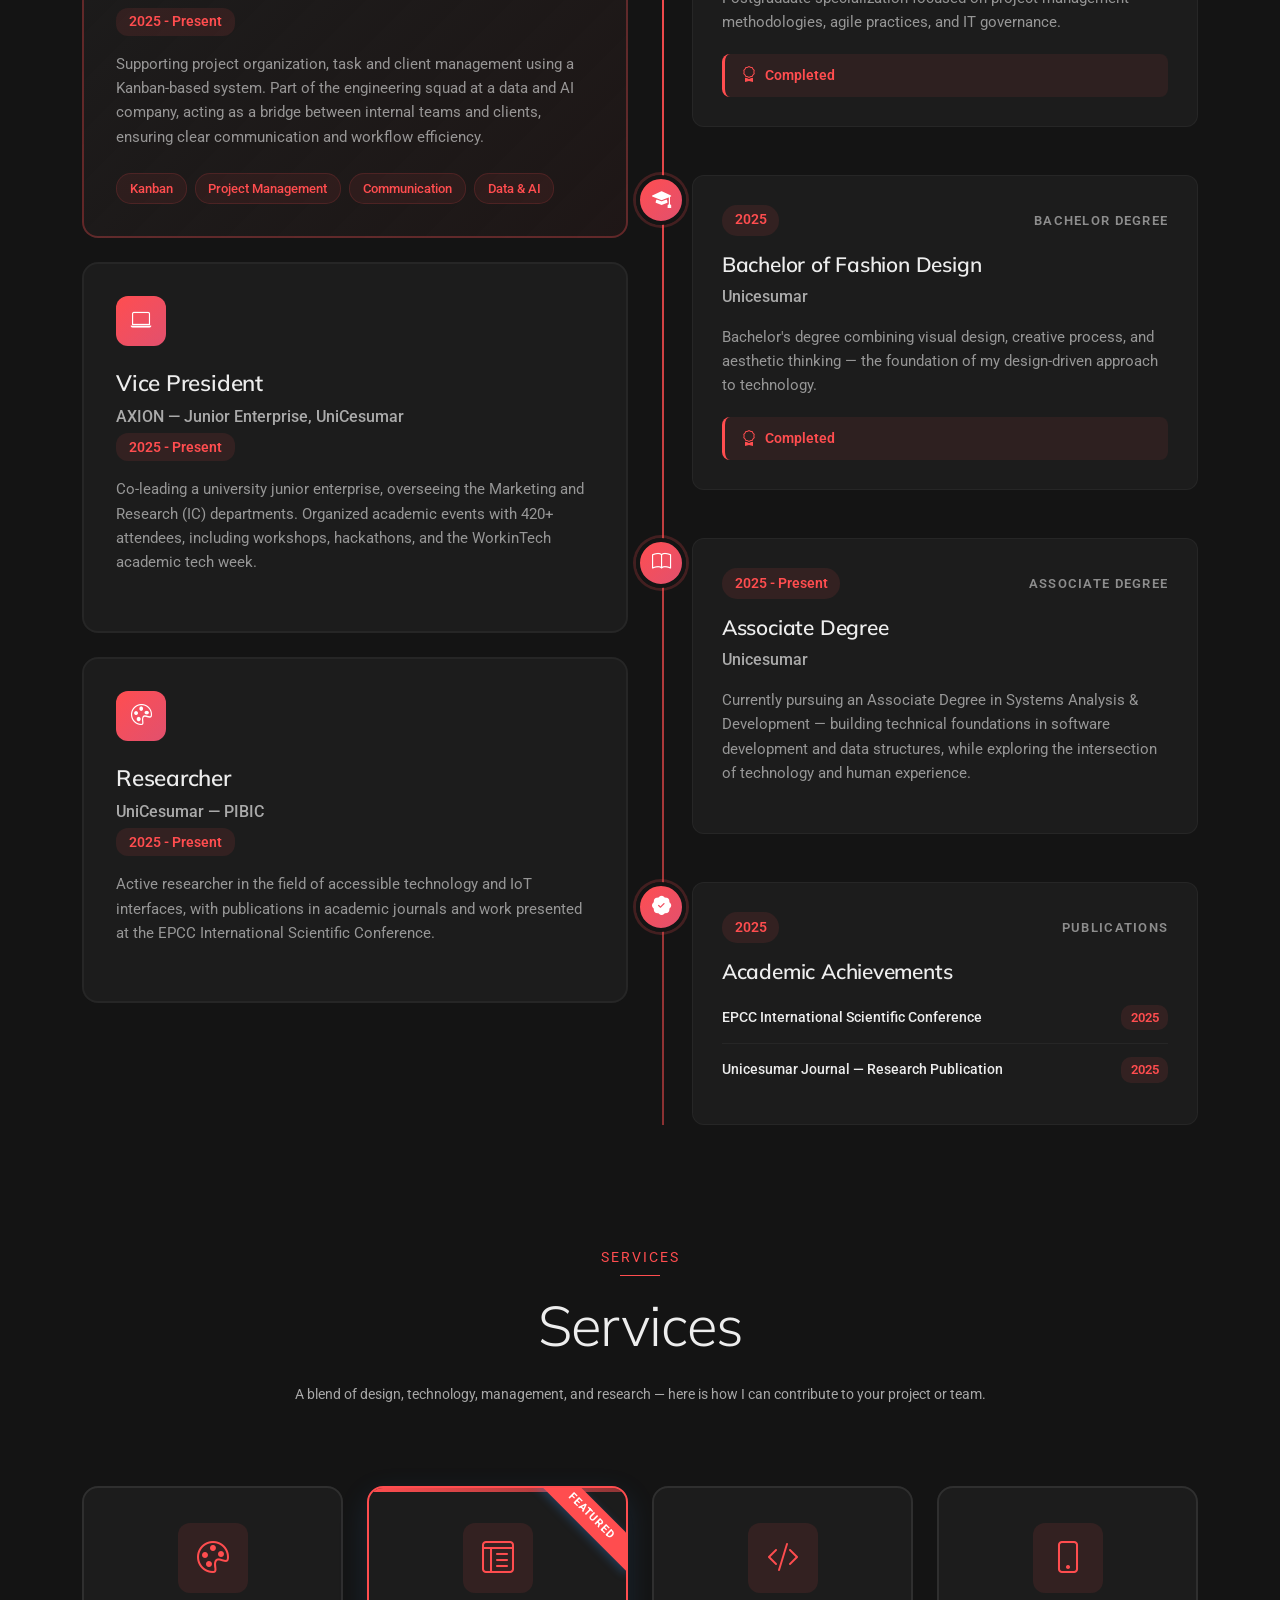
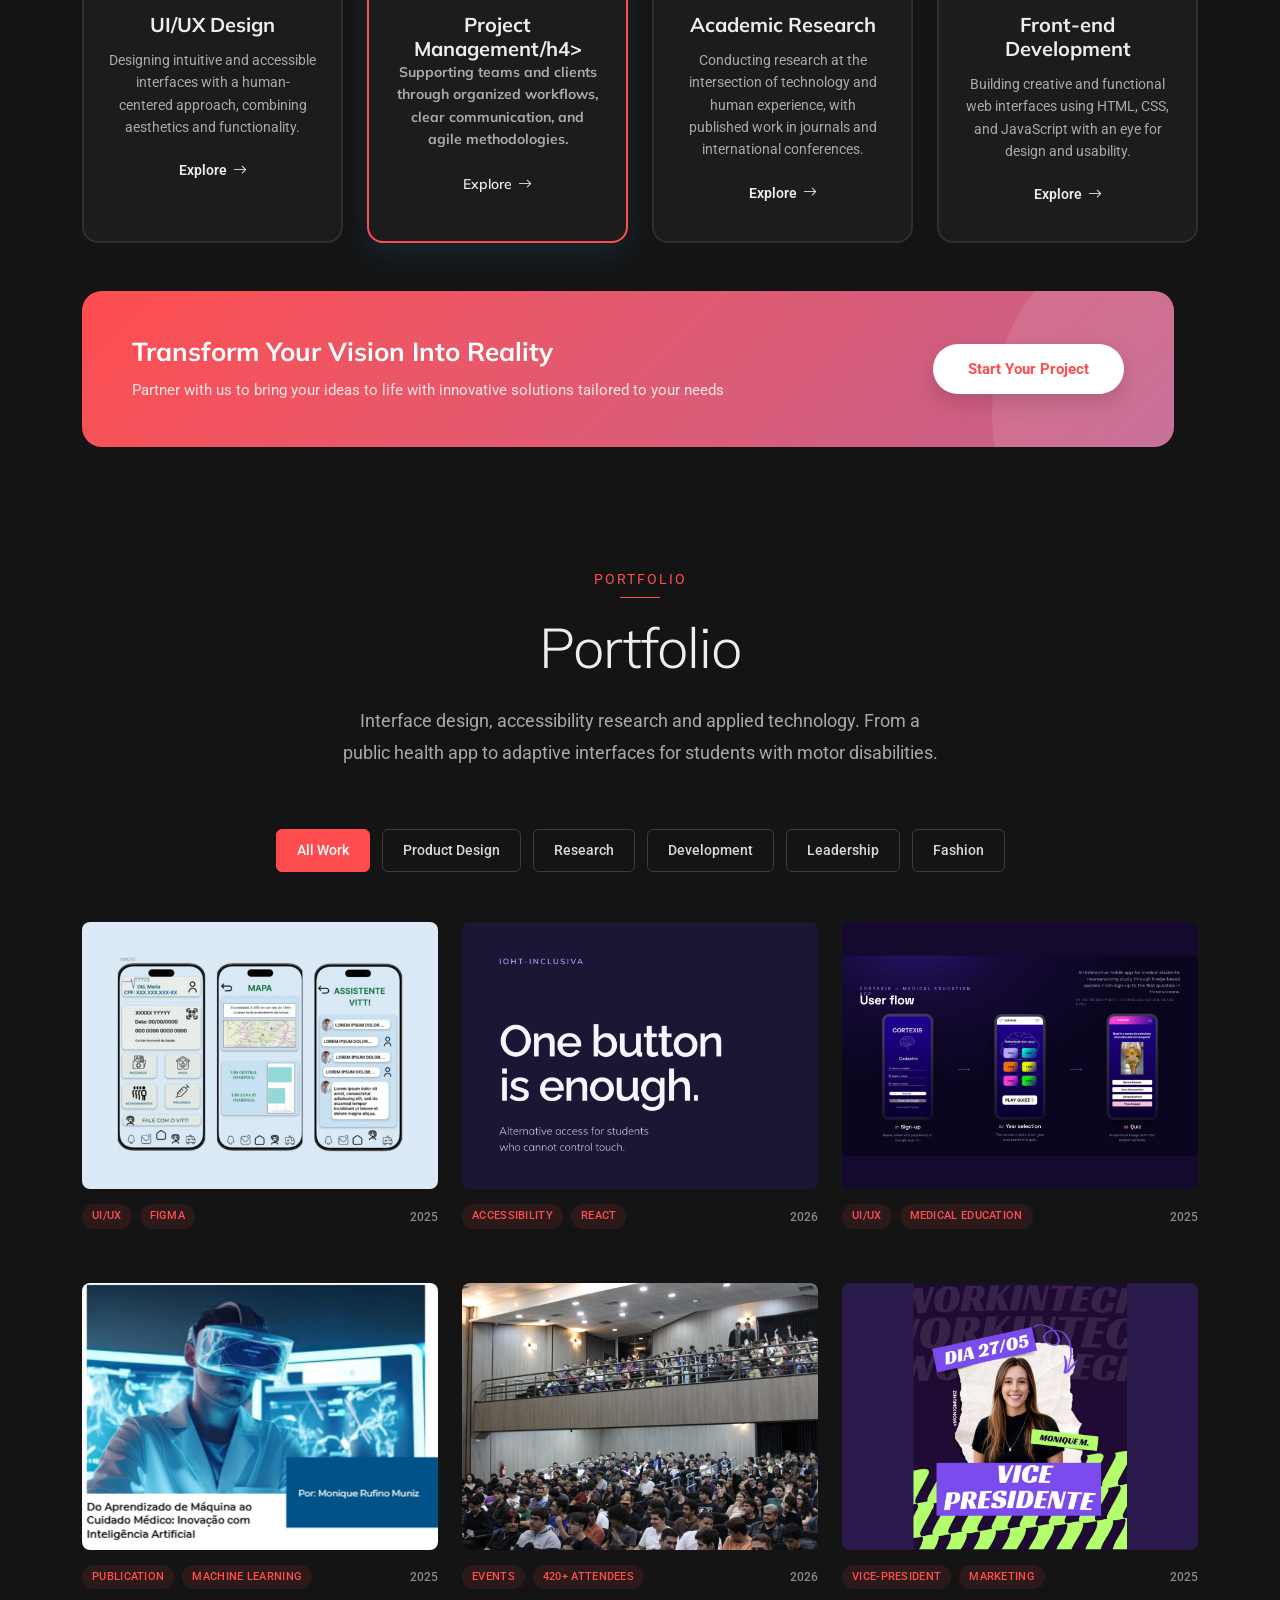
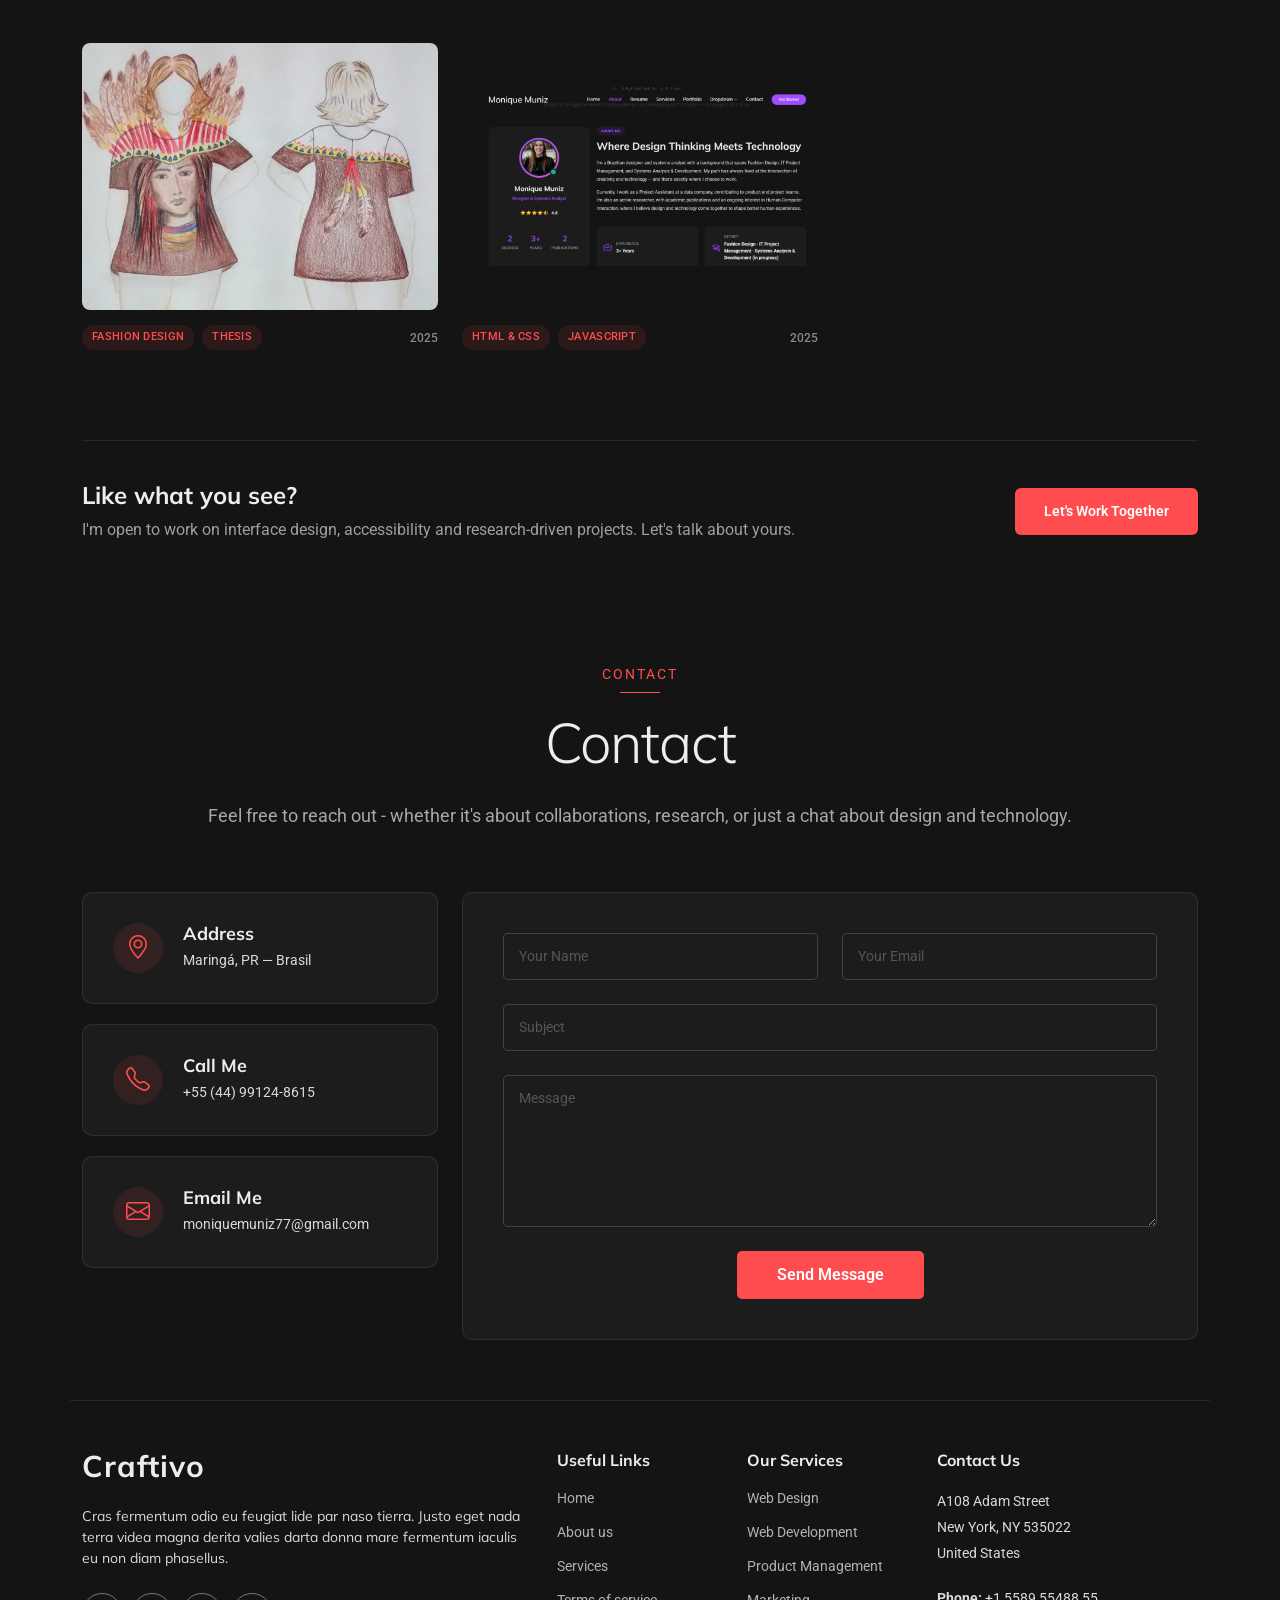
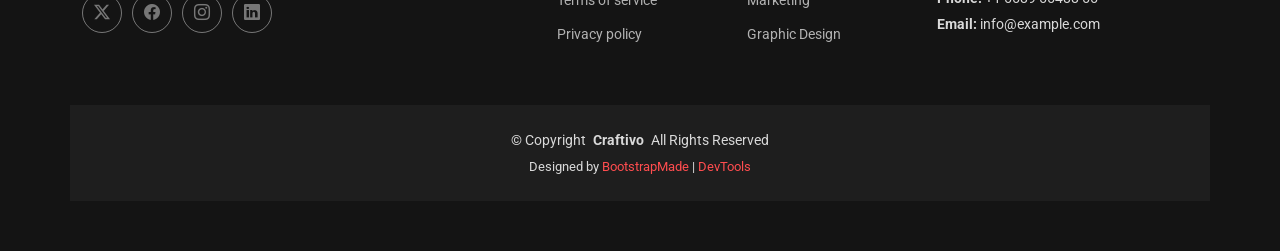
==== commit 5a021b02: "update contact" ====
--- a/index.html
+++ b/index.html
@@ -1,741 +1,619 @@
 <!doctype html>
 <html lang="en">
-  <head>
-    <meta charset="utf-8" />
-    <meta content="width=device-width, initial-scale=1.0" name="viewport" />
-    <title>Monique Muniz | Portfolio</title>
-    <meta name="description" content="" />
-    <meta name="keywords" content="" />
-
-    <!-- Favicons -->
-    <link href="assets/img/favicon.png" rel="icon" />
-    <link href="assets/img/apple-touch-icon.png" rel="apple-touch-icon" />
-
-    <!-- Fonts -->
-    <link href="https://fonts.googleapis.com" rel="preconnect" />
-    <link href="https://fonts.gstatic.com" rel="preconnect" crossorigin />
-    <link
-      href="https://fonts.googleapis.com/css2?family=Roboto:ital,wght@0,100;0,300;0,400;0,500;0,700;0,900;1,100;1,300;1,400;1,500;1,700;1,900&family=Raleway:ital,wght@0,100;0,200;0,300;0,400;0,500;0,600;0,700;0,800;0,900;1,100;1,200;1,300;1,400;1,500;1,600;1,700;1,800;1,900&family=Mulish:ital,wght@0,200;0,300;0,400;0,500;0,600;0,700;0,800;0,900;1,200;1,300;1,400;1,500;1,600;1,700;1,800;1,900&display=swap"
-      rel="stylesheet"
-    />
-
-    <!-- Vendor CSS Files -->
-    <link
-      href="assets/vendor/bootstrap/css/bootstrap.min.css"
-      rel="stylesheet"
-    />
-    <link
-      href="assets/vendor/bootstrap-icons/bootstrap-icons.css"
-      rel="stylesheet"
-    />
-    <link href="assets/vendor/aos/aos.css" rel="stylesheet" />
-    <link
-      href="assets/vendor/glightbox/css/glightbox.min.css"
-      rel="stylesheet"
-    />
-    <link href="assets/vendor/swiper/swiper-bundle.min.css" rel="stylesheet" />
-
-    <!-- Main CSS File -->
-    <link href="assets/css/main.css" rel="stylesheet" />
-
-    <!-- =======================================================
+
+<head>
+  <meta charset="utf-8" />
+  <meta content="width=device-width, initial-scale=1.0" name="viewport" />
+  <title>Monique Muniz | Portfolio</title>
+  <meta name="description" content="" />
+  <meta name="keywords" content="" />
+
+  <!-- Favicons -->
+  <link href="assets/img/favicon.png" rel="icon" />
+  <link href="assets/img/apple-touch-icon.png" rel="apple-touch-icon" />
+
+  <!-- Fonts -->
+  <link href="https://fonts.googleapis.com" rel="preconnect" />
+  <link href="https://fonts.gstatic.com" rel="preconnect" crossorigin />
+  <link
+    href="https://fonts.googleapis.com/css2?family=Roboto:ital,wght@0,100;0,300;0,400;0,500;0,700;0,900;1,100;1,300;1,400;1,500;1,700;1,900&family=Raleway:ital,wght@0,100;0,200;0,300;0,400;0,500;0,600;0,700;0,800;0,900;1,100;1,200;1,300;1,400;1,500;1,600;1,700;1,800;1,900&family=Mulish:ital,wght@0,200;0,300;0,400;0,500;0,600;0,700;0,800;0,900;1,200;1,300;1,400;1,500;1,600;1,700;1,800;1,900&display=swap"
+    rel="stylesheet" />
+
+  <!-- Vendor CSS Files -->
+  <link href="assets/vendor/bootstrap/css/bootstrap.min.css" rel="stylesheet" />
+  <link href="assets/vendor/bootstrap-icons/bootstrap-icons.css" rel="stylesheet" />
+  <link href="assets/vendor/aos/aos.css" rel="stylesheet" />
+  <link href="assets/vendor/glightbox/css/glightbox.min.css" rel="stylesheet" />
+  <link href="assets/vendor/swiper/swiper-bundle.min.css" rel="stylesheet" />
+
+  <!-- Main CSS File -->
+  <link href="assets/css/main.css" rel="stylesheet" />
+
+  <!-- =======================================================
   * Template Name: Craftivo
   * Template URL: https://bootstrapmade.com/craftivo-bootstrap-portfolio-template/
   * Updated: Oct 04 2025 with Bootstrap v5.3.8
   * Author: BootstrapMade.com
   * License: https://bootstrapmade.com/license/
   ======================================================== -->
-  </head>
-
-  <body class="index-page">
-    <header id="header" class="header d-flex align-items-center fixed-top">
-      <div
-        class="container-fluid container-xl position-relative d-flex align-items-center"
-      >
-        <a href="index.html" class="logo d-flex align-items-center me-auto">
-          <!-- Uncomment the line below if you also wish to use an image logo -->
-          <!-- <img src="assets/img/logo.webp" alt=""> -->
-          <h1 class="sitename">Monique Muniz</h1>
-        </a>
-
-        <nav id="navmenu" class="navmenu">
-          <ul>
-            <li><a href="#hero" class="active">Home</a></li>
-            <li><a href="#about">About</a></li>
-            <li><a href="#resume">Resume</a></li>
-            <li><a href="#services">Services</a></li>
-            <li><a href="#portfolio">Portfolio</a></li>
-            <li class="dropdown">
-              <a href="#"
-                ><span>Dropdown</span>
-                <i class="bi bi-chevron-down toggle-dropdown"></i
-              ></a>
-              <ul>
-                <li><a href="#">Dropdown 1</a></li>
-                <li class="dropdown">
-                  <a href="#"
-                    ><span>Deep Dropdown</span>
-                    <i class="bi bi-chevron-down toggle-dropdown"></i
-                  ></a>
-                  <ul>
-                    <li><a href="#">Deep Dropdown 1</a></li>
-                    <li><a href="#">Deep Dropdown 2</a></li>
-                    <li><a href="#">Deep Dropdown 3</a></li>
-                    <li><a href="#">Deep Dropdown 4</a></li>
-                    <li><a href="#">Deep Dropdown 5</a></li>
-                  </ul>
-                </li>
-                <li><a href="#">Dropdown 2</a></li>
-                <li><a href="#">Dropdown 3</a></li>
-                <li><a href="#">Dropdown 4</a></li>
-              </ul>
-            </li>
-            <li><a href="#contact">Contact</a></li>
-          </ul>
-          <i class="mobile-nav-toggle d-xl-none bi bi-list"></i>
-        </nav>
-
-        <a class="btn-getstarted" href="#about">Get Started</a>
+</head>
+
+<body class="index-page">
+  <header id="header" class="header d-flex align-items-center fixed-top">
+    <div class="container-fluid container-xl position-relative d-flex align-items-center">
+      <a href="index.html" class="logo d-flex align-items-center me-auto">
+        <!-- Uncomment the line below if you also wish to use an image logo -->
+        <!-- <img src="assets/img/logo.webp" alt=""> -->
+        <h1 class="sitename">Monique Muniz</h1>
+      </a>
+
+      <nav id="navmenu" class="navmenu">
+        <ul>
+          <li><a href="#hero" class="active">Home</a></li>
+          <li><a href="#about">About</a></li>
+          <li><a href="#resume">Resume</a></li>
+          <li><a href="#services">Services</a></li>
+          <li><a href="#portfolio">Portfolio</a></li>
+          <li class="dropdown">
+            <a href="#"><span>Dropdown</span>
+              <i class="bi bi-chevron-down toggle-dropdown"></i></a>
+            <ul>
+              <li><a href="#">Dropdown 1</a></li>
+              <li class="dropdown">
+                <a href="#"><span>Deep Dropdown</span>
+                  <i class="bi bi-chevron-down toggle-dropdown"></i></a>
+                <ul>
+                  <li><a href="#">Deep Dropdown 1</a></li>
+                  <li><a href="#">Deep Dropdown 2</a></li>
+                  <li><a href="#">Deep Dropdown 3</a></li>
+                  <li><a href="#">Deep Dropdown 4</a></li>
+                  <li><a href="#">Deep Dropdown 5</a></li>
+                </ul>
+              </li>
+              <li><a href="#">Dropdown 2</a></li>
+              <li><a href="#">Dropdown 3</a></li>
+              <li><a href="#">Dropdown 4</a></li>
+            </ul>
+          </li>
+          <li><a href="#contact">Contact</a></li>
+        </ul>
+        <i class="mobile-nav-toggle d-xl-none bi bi-list"></i>
+      </nav>
+
+      <a class="btn-getstarted" href="#about">Get Started</a>
+    </div>
+  </header>
+
+  <main class="main">
+    <!-- Hero Section -->
+    <section id="hero" class="hero section dark-background">
+      <img src="assets/img/profile/monique.jpg" alt="" data-aos="fade-in" />
+
+      <div class="container" data-aos="fade-up" data-aos-delay="100">
+        <div class="row justify-content-center">
+          <div class="col-lg-8 text-center">
+            <h2>Hi, I'm Monique Muniz</h2>
+            <p>
+              I'm a
+              <span class="typed" data-typed-items="Designer, Developer, Researcher, HCI Enthusiast,"></span><span
+                class="typed-cursor" aria-hidden="true"></span>
+            </p>
+            <div class="social-links">
+              <a href="#"><i class="bi bi-facebook"></i></a>
+              <a href="#"><i class="bi bi-instagram"></i></a>
+              <a href="#"><i class="bi bi-linkedin"></i></a>
+            </div>
+          </div>
+        </div>
       </div>
-    </header>
-
-    <main class="main">
-      <!-- Hero Section -->
-      <section id="hero" class="hero section dark-background">
-        <img src="assets/img/profile/monique.jpg" alt="" data-aos="fade-in" />
-
-        <div class="container" data-aos="fade-up" data-aos-delay="100">
-          <div class="row justify-content-center">
-            <div class="col-lg-8 text-center">
-              <h2>Hi, I'm Monique Muniz</h2>
-              <p>
-                I'm a
-                <span
-                  class="typed"
-                  data-typed-items="Designer, Developer, Researcher, HCI Enthusiast,"
-                ></span
-                ><span class="typed-cursor" aria-hidden="true"></span>
-              </p>
-              <div class="social-links">
-                <a href="#"><i class="bi bi-facebook"></i></a>
+    </section>
+    <!-- /Hero Section -->
+
+    <!-- About Section -->
+    <section id="about" class="about section">
+      <!-- Section Title -->
+      <div class="container section-title" data-aos="fade-up">
+        <span class="subtitle">About Me</span>
+        <h2>About Me</h2>
+        <p>
+          Bridging the gap between creative design and emerging technology —
+          one project at a time.
+        </p>
+      </div>
+      <!-- End Section Title -->
+
+      <div class="container" data-aos="fade-up" data-aos-delay="100">
+        <div class="row gy-5">
+          <div class="col-lg-4" data-aos="zoom-in" data-aos-delay="150">
+            <div class="profile-card">
+              <div class="profile-header">
+                <div class="profile-avatar">
+                  <img src="assets/img/profile/mrm.jpeg" class="img-fluid" alt="" />
+                  <div class="status-indicator"></div>
+                </div>
+                <h3>Monique Muniz</h3>
+                <span class="role">Designer & Systems Analyst</span>
+                <div class="rating">
+                  <i class="bi bi-star-fill"></i>
+                  <i class="bi bi-star-fill"></i>
+                  <i class="bi bi-star-fill"></i>
+                  <i class="bi bi-star-fill"></i>
+                  <i class="bi bi-star-half"></i>
+                  <span>4.8</span>
+                </div>
+              </div>
+
+              <div class="profile-stats">
+                <div class="stat-item">
+                  <h4>2</h4>
+                  <p>Degrees</p>
+                </div>
+                <div class="stat-item">
+                  <h4>3+</h4>
+                  <p>Years</p>
+                </div>
+                <div class="stat-item">
+                  <h4>2</h4>
+                  <p>Publications</p>
+                </div>
+              </div>
+
+              <div class="profile-actions">
+                <a href="https://www.linkedin.com/in/moniquermuniz/" class="btn-primary"><i class="bi bi-download"></i>
+                  Acessar LinkedIn</a>
+                <a href="#" class="btn-secondary"><i class="bi bi-envelope"></i> Contact</a>
+              </div>
+
+              <div class="social-connect">
+                <a href="https://www.linkedin.com/in/moniquermuniz/" target="_blank"><i class="bi bi-linkedin"></i></a>
+                <a href="https://github.com/Moniquemuniz" target="_blank"><i class="bi bi-github"></i></a>
+                <a href="#"><i class="bi bi-twitter"></i></a>
                 <a href="#"><i class="bi bi-instagram"></i></a>
-                <a href="#"><i class="bi bi-linkedin"></i></a>
+              </div>
+            </div>
+          </div>
+
+          <div class="col-lg-8" data-aos="fade-left" data-aos-delay="200">
+            <div class="content-wrapper">
+              <div class="bio-section">
+                <div class="section-tag">About Me</div>
+                <h2>Where Design Thinking Meets Technology</h2>
+                <p>
+                  I'm a Brazilian designer and systems analyst with a
+                  background that spans Fashion Design, IT Project Management,
+                  and Systems Analysis & Development. My path has always lived
+                  at the intersection of creativity and technology — and
+                  that's exactly where I choose to work.
+                </p>
+                <p>
+                  Currently, I work as a Project Assistant at a data company,
+                  contributing to product and project teams. I'm also an
+                  active researcher, with academic publications and an ongoing
+                  interest in Human-Computer Interaction, where I believe
+                  design and technology come together to shape better human
+                  experiences.
+                </p>
+              </div>
+
+              <div class="details-grid">
+                <div class="detail-item" data-aos="fade-up" data-aos-delay="250">
+                  <i class="bi bi-briefcase"></i>
+                  <div class="detail-content">
+                    <span>Experience</span>
+                    <strong>3+ Years</strong>
+                  </div>
+                </div>
+
+                <div class="detail-item" data-aos="fade-up" data-aos-delay="300">
+                  <i class="bi bi-mortarboard"></i>
+                  <div class="detail-content">
+                    <span>Degree</span>
+                    <strong>Fashion Design · IT Project Management · Systems
+                      Analysis & Development (in progress)</strong>
+                  </div>
+                </div>
+
+                <div class="detail-item" data-aos="fade-up" data-aos-delay="350">
+                  <i class="bi bi-geo-alt"></i>
+                  <div class="detail-content">
+                    <span>Based In</span>
+                    <strong>Paraná - BR</strong>
+                  </div>
+                </div>
+
+                <div class="detail-item" data-aos="fade-up" data-aos-delay="100">
+                  <i class="bi bi-envelope"></i>
+                  <div class="detail-content">
+                    <span>Email</span>
+                    <strong>moniquemuniz77@gmail.com</strong>
+                  </div>
+                </div>
+
+                <div class="detail-item" data-aos="fade-up" data-aos-delay="150">
+                  <i class="bi bi-phone"></i>
+                  <div class="detail-content">
+                    <span>Phone</span>
+                    <strong>+55 (44) 99124-8615</strong>
+                  </div>
+                </div>
+
+                <div class="detail-item" data-aos="fade-up" data-aos-delay="200">
+                  <i class="bi bi-calendar-check"></i>
+                  <div class="detail-content">
+                    <span>Availability</span>
+                    <strong>Open to Work</strong>
+                  </div>
+                </div>
+              </div>
+
+              <div class="skills-showcase" data-aos="fade-up" data-aos-delay="250">
+                <div class="section-tag">Core Skills</div>
+                <h3>Skills</h3>
+
+                <div class="skills-list skills-animation">
+                  <div class="skill-item">
+                    <div class="skill-info">
+                      <span class="skill-name">Project Management </span>
+                      <span class="skill-percent">85%</span>
+                    </div>
+                    <div class="progress">
+                      <div class="progress-bar" role="progressbar" aria-valuenow="95" aria-valuemin="0"
+                        aria-valuemax="100"></div>
+                    </div>
+                  </div>
+
+                  <div class="skill-item">
+                    <div class="skill-info">
+                      <span class="skill-name">Figma · Photoshop · CorelDraw</span>
+                      <span class="skill-percent">70%</span>
+                    </div>
+                    <div class="progress">
+                      <div class="progress-bar" role="progressbar" aria-valuenow="90" aria-valuemin="0"
+                        aria-valuemax="100"></div>
+                    </div>
+                  </div>
+
+                  <div class="skill-item">
+                    <div class="skill-info">
+                      <span class="skill-name">UI/UX Design</span>
+                      <span class="skill-percent">80%</span>
+                    </div>
+                    <div class="progress">
+                      <div class="progress-bar" role="progressbar" aria-valuenow="88" aria-valuemin="0"
+                        aria-valuemax="100"></div>
+                    </div>
+                  </div>
+
+                  <div class="skill-item">
+                    <div class="skill-info">
+                      <span class="skill-name">HTML &amp; CSS</span>
+                      <span class="skill-percent">85%</span>
+                    </div>
+                    <div class="progress">
+                      <div class="progress-bar" role="progressbar" aria-valuenow="85" aria-valuemin="0"
+                        aria-valuemax="100"></div>
+                    </div>
+                  </div>
+
+                  <div class="skill-item">
+                    <div class="skill-info">
+                      <span class="skill-name">English Profeficiency</span>
+                      <span class="skill-percent">90%</span>
+                    </div>
+                    <div class="progress">
+                      <div class="progress-bar" role="progressbar" aria-valuenow="80" aria-valuemin="0"
+                        aria-valuemax="100"></div>
+                    </div>
+                  </div>
+                </div>
               </div>
             </div>
           </div>
         </div>
-      </section>
-      <!-- /Hero Section -->
-
-      <!-- About Section -->
-      <section id="about" class="about section">
-        <!-- Section Title -->
-        <div class="container section-title" data-aos="fade-up">
-          <span class="subtitle">About Me</span>
-          <h2>About Me</h2>
-          <p>
-            Bridging the gap between creative design and emerging technology —
-            one project at a time.
-          </p>
-        </div>
-        <!-- End Section Title -->
-
-        <div class="container" data-aos="fade-up" data-aos-delay="100">
-          <div class="row gy-5">
-            <div class="col-lg-4" data-aos="zoom-in" data-aos-delay="150">
-              <div class="profile-card">
-                <div class="profile-header">
-                  <div class="profile-avatar">
-                    <img
-                      src="assets/img/profile/mrm.jpeg"
-                      class="img-fluid"
-                      alt=""
-                    />
-                    <div class="status-indicator"></div>
-                  </div>
-                  <h3>Monique Muniz</h3>
-                  <span class="role">Designer & Systems Analyst</span>
-                  <div class="rating">
-                    <i class="bi bi-star-fill"></i>
-                    <i class="bi bi-star-fill"></i>
-                    <i class="bi bi-star-fill"></i>
-                    <i class="bi bi-star-fill"></i>
-                    <i class="bi bi-star-half"></i>
-                    <span>4.8</span>
-                  </div>
-                </div>
-
-                <div class="profile-stats">
-                  <div class="stat-item">
-                    <h4>2</h4>
-                    <p>Degrees</p>
-                  </div>
-                  <div class="stat-item">
-                    <h4>3+</h4>
-                    <p>Years</p>
-                  </div>
-                  <div class="stat-item">
-                    <h4>2</h4>
-                    <p>Publications</p>
-                  </div>
-                </div>
-
-                <div class="profile-actions">
-                  <a
-                    href="https://www.linkedin.com/in/moniquermuniz/"
-                    class="btn-primary"
-                    ><i class="bi bi-download"></i> Acessar LinkedIn</a
-                  >
-                  <a href="#" class="btn-secondary"
-                    ><i class="bi bi-envelope"></i> Contact</a
-                  >
-                </div>
-
-                <div class="social-connect">
-                  <a
-                    href="https://www.linkedin.com/in/moniquermuniz/"
-                    target="_blank"
-                    ><i class="bi bi-linkedin"></i
-                  ></a>
-                  <a href="https://github.com/Moniquemuniz" target="_blank"
-                    ><i class="bi bi-github"></i
-                  ></a>
-                  <a href="#"><i class="bi bi-twitter"></i></a>
-                  <a href="#"><i class="bi bi-instagram"></i></a>
-                </div>
-              </div>
-            </div>
-
-            <div class="col-lg-8" data-aos="fade-left" data-aos-delay="200">
-              <div class="content-wrapper">
-                <div class="bio-section">
-                  <div class="section-tag">About Me</div>
-                  <h2>Where Design Thinking Meets Technology</h2>
+      </div>
+    </section>
+    <!-- /About Section -->
+
+    <!-- Resume Section -->
+    <section id="resume" class="resume section">
+      <!-- Section Title -->
+      <div class="container section-title" data-aos="fade-up">
+        <span class="subtitle">Resume</span>
+        <h2>Resume</h2>
+        <p>
+          A journey shaped by creativity, technology, and a passion for
+          research — bridging design and systems to create meaningful
+          experiences.
+        </p>
+      </div>
+      <!-- End Section Title -->
+
+      <div class="container" data-aos="fade-up" data-aos-delay="100">
+        <div class="row gy-5">
+          <div class="col-lg-6">
+            <div class="experience-section">
+              <div class="section-header" data-aos="fade-right" data-aos-delay="200">
+                <div class="header-content">
+                  <span class="section-badge">Experience</span>
+                  <h2>Professional Journey</h2>
                   <p>
-                    I'm a Brazilian designer and systems analyst with a
-                    background that spans Fashion Design, IT Project Management,
-                    and Systems Analysis & Development. My path has always lived
-                    at the intersection of creativity and technology — and
-                    that's exactly where I choose to work.
+                    Hands-on experience across technology, project management,
+                    and academic research — always bridging people, processes,
+                    and ideas.
                   </p>
+                </div>
+              </div>
+
+              <div class="experience-cards">
+                <div class="exp-card featured" data-aos="zoom-in" data-aos-delay="300">
+                  <div class="card-header">
+                    <div class="company-logo">
+                      <i class="bi bi-buildings"></i>
+                    </div>
+                    <div class="period-badge">Current</div>
+                  </div>
+                  <div class="card-body">
+                    <h3>Project Management Assistant</h3>
+                    <p class="company-name">ROQT - Data & IA</p>
+                    <span class="duration">2025 - Present</span>
+                    <p class="description">
+                      Supporting project organization, task and client
+                      management using a Kanban-based system. Part of the
+                      engineering squad at a data and AI company, acting as a
+                      bridge between internal teams and clients, ensuring
+                      clear communication and workflow efficiency.
+                    </p>
+                    <div class="skills-tags">
+                      <span class="skill-tag">Kanban</span>
+                      <span class="skill-tag">Project Management</span>
+                      <span class="skill-tag">Communication</span>
+                      <span class="skill-tag">Data & AI</span>
+                    </div>
+                  </div>
+                </div>
+
+                <div class="exp-card" data-aos="zoom-in" data-aos-delay="350">
+                  <div class="card-header">
+                    <div class="company-logo">
+                      <i class="bi bi-laptop"></i>
+                    </div>
+                  </div>
+                  <div class="card-body">
+                    <h3>Vice President</h3>
+                    <p class="company-name">
+                      AXION — Junior Enterprise, UniCesumar
+                    </p>
+                    <span class="duration">2025 - Present</span>
+                    <p class="description">
+                      Co-leading a university junior enterprise, overseeing
+                      the Marketing and Research (IC) departments. Organized
+                      academic events with 420+ attendees, including
+                      workshops, hackathons, and the WorkinTech academic tech
+                      week.
+                    </p>
+                  </div>
+                </div>
+
+                <div class="exp-card" data-aos="zoom-in" data-aos-delay="400">
+                  <div class="card-header">
+                    <div class="company-logo">
+                      <i class="bi bi-palette"></i>
+                    </div>
+                  </div>
+                  <div class="card-body">
+                    <h3>Researcher</h3>
+                    <p class="company-name">UniCesumar — PIBIC</p>
+                    <span class="duration">2025 - Present</span>
+                    <p class="description">
+                      Active researcher in the field of accessible technology
+                      and IoT interfaces, with publications in academic
+                      journals and work presented at the EPCC International
+                      Scientific Conference.
+                    </p>
+                  </div>
+                </div>
+              </div>
+            </div>
+          </div>
+
+          <div class="col-lg-6">
+            <div class="education-section">
+              <div class="section-header" data-aos="fade-left" data-aos-delay="200">
+                <div class="header-content">
+                  <span class="section-badge">Education</span>
+                  <h2>Academic Background</h2>
                   <p>
-                    Currently, I work as a Project Assistant at a data company,
-                    contributing to product and project teams. I'm also an
-                    active researcher, with academic publications and an ongoing
-                    interest in Human-Computer Interaction, where I believe
-                    design and technology come together to shape better human
-                    experiences.
+                    A multidisciplinary path connecting creativity,
+                    management, and technology — always evolving.
                   </p>
                 </div>
-
-                <div class="details-grid">
-                  <div
-                    class="detail-item"
-                    data-aos="fade-up"
-                    data-aos-delay="250"
-                  >
-                    <i class="bi bi-briefcase"></i>
-                    <div class="detail-content">
-                      <span>Experience</span>
-                      <strong>3+ Years</strong>
-                    </div>
-                  </div>
-
-                  <div
-                    class="detail-item"
-                    data-aos="fade-up"
-                    data-aos-delay="300"
-                  >
-                    <i class="bi bi-mortarboard"></i>
-                    <div class="detail-content">
-                      <span>Degree</span>
-                      <strong
-                        >Fashion Design · IT Project Management · Systems
-                        Analysis & Development (in progress)</strong
-                      >
-                    </div>
-                  </div>
-
-                  <div
-                    class="detail-item"
-                    data-aos="fade-up"
-                    data-aos-delay="350"
-                  >
-                    <i class="bi bi-geo-alt"></i>
-                    <div class="detail-content">
-                      <span>Based In</span>
-                      <strong>Paraná - BR</strong>
-                    </div>
-                  </div>
-
-                  <div
-                    class="detail-item"
-                    data-aos="fade-up"
-                    data-aos-delay="100"
-                  >
-                    <i class="bi bi-envelope"></i>
-                    <div class="detail-content">
-                      <span>Email</span>
-                      <strong>moniquemuniz77@gmail.com</strong>
-                    </div>
-                  </div>
-
-                  <div
-                    class="detail-item"
-                    data-aos="fade-up"
-                    data-aos-delay="150"
-                  >
-                    <i class="bi bi-phone"></i>
-                    <div class="detail-content">
-                      <span>Phone</span>
-                      <strong>+55 (44) 99124-8615</strong>
-                    </div>
-                  </div>
-
-                  <div
-                    class="detail-item"
-                    data-aos="fade-up"
-                    data-aos-delay="200"
-                  >
-                    <i class="bi bi-calendar-check"></i>
-                    <div class="detail-content">
-                      <span>Availability</span>
-                      <strong>Open to Work</strong>
-                    </div>
-                  </div>
-                </div>
-
-                <div
-                  class="skills-showcase"
-                  data-aos="fade-up"
-                  data-aos-delay="250"
-                >
-                  <div class="section-tag">Core Skills</div>
-                  <h3>Skills</h3>
-
-                  <div class="skills-list skills-animation">
-                    <div class="skill-item">
-                      <div class="skill-info">
-                        <span class="skill-name">Project Management </span>
-                        <span class="skill-percent">85%</span>
+              </div>
+
+              <div class="education-timeline" data-aos="fade-left" data-aos-delay="300">
+                <div class="timeline-track">
+                  <div class="timeline-item">
+                    <div class="timeline-marker">
+                      <i class="bi bi-mortarboard-fill"></i>
+                    </div>
+                    <div class="timeline-content">
+                      <div class="education-meta">
+                        <span class="year-range">2025</span>
+                        <span class="degree-level">Postgrad</span>
                       </div>
-                      <div class="progress">
-                        <div
-                          class="progress-bar"
-                          role="progressbar"
-                          aria-valuenow="95"
-                          aria-valuemin="0"
-                          aria-valuemax="100"
-                        ></div>
+                      <h4>IT Project Management</h4>
+                      <p class="institution">Unicv</p>
+                      <p class="description">
+                        Postgraduate specialization focused on project
+                        management methodologies, agile practices, and IT
+                        governance.
+                      </p>
+                      <div class="achievement">
+                        <i class="bi bi-award"></i>
+                        <span>Completed</span>
                       </div>
                     </div>
-
-                    <div class="skill-item">
-                      <div class="skill-info">
-                        <span class="skill-name"
-                          >Figma · Photoshop · CorelDraw</span
-                        >
-                        <span class="skill-percent">70%</span>
+                  </div>
+
+                  <div class="timeline-item">
+                    <div class="timeline-marker">
+                      <i class="bi bi-mortarboard-fill"></i>
+                    </div>
+                    <div class="timeline-content">
+                      <div class="education-meta">
+                        <span class="year-range">2025</span>
+                        <span class="degree-level">Bachelor Degree</span>
                       </div>
-                      <div class="progress">
-                        <div
-                          class="progress-bar"
-                          role="progressbar"
-                          aria-valuenow="90"
-                          aria-valuemin="0"
-                          aria-valuemax="100"
-                        ></div>
+                      <h4>Bachelor of Fashion Design</h4>
+                      <p class="institution">Unicesumar</p>
+                      <p class="description">
+                        Bachelor's degree combining visual design, creative
+                        process, and aesthetic thinking — the foundation of my
+                        design-driven approach to technology.
+                      </p>
+                      <div class="achievement">
+                        <i class="bi bi-award"></i>
+                        <span>Completed</span>
                       </div>
                     </div>
-
-                    <div class="skill-item">
-                      <div class="skill-info">
-                        <span class="skill-name">UI/UX Design</span>
-                        <span class="skill-percent">80%</span>
+                  </div>
+
+                  <div class="timeline-item">
+                    <div class="timeline-marker">
+                      <i class="bi bi-book"></i>
+                    </div>
+                    <div class="timeline-content">
+                      <div class="education-meta">
+                        <span class="year-range">2025 - Present</span>
+                        <span class="degree-level">Associate Degree</span>
                       </div>
-                      <div class="progress">
-                        <div
-                          class="progress-bar"
-                          role="progressbar"
-                          aria-valuenow="88"
-                          aria-valuemin="0"
-                          aria-valuemax="100"
-                        ></div>
+                      <h4>Associate Degree</h4>
+                      <p class="institution">Unicesumar</p>
+                      <p class="description">
+                        Currently pursuing an Associate Degree in Systems
+                        Analysis & Development — building technical
+                        foundations in software development and data
+                        structures, while exploring the intersection of
+                        technology and human experience.
+                      </p>
+                    </div>
+                  </div>
+
+                  <div class="timeline-item">
+                    <div class="timeline-marker">
+                      <i class="bi bi-patch-check-fill"></i>
+                    </div>
+                    <div class="timeline-content">
+                      <div class="education-meta">
+                        <span class="year-range">2025</span>
+                        <span class="degree-level">Publications</span>
                       </div>
-                    </div>
-
-                    <div class="skill-item">
-                      <div class="skill-info">
-                        <span class="skill-name">HTML &amp; CSS</span>
-                        <span class="skill-percent">85%</span>
-                      </div>
-                      <div class="progress">
-                        <div
-                          class="progress-bar"
-                          role="progressbar"
-                          aria-valuenow="85"
-                          aria-valuemin="0"
-                          aria-valuemax="100"
-                        ></div>
-                      </div>
-                    </div>
-
-                    <div class="skill-item">
-                      <div class="skill-info">
-                        <span class="skill-name">English Profeficiency</span>
-                        <span class="skill-percent">90%</span>
-                      </div>
-                      <div class="progress">
-                        <div
-                          class="progress-bar"
-                          role="progressbar"
-                          aria-valuenow="80"
-                          aria-valuemin="0"
-                          aria-valuemax="100"
-                        ></div>
-                      </div>
-                    </div>
-                  </div>
-                </div>
-              </div>
-            </div>
-          </div>
-        </div>
-      </section>
-      <!-- /About Section -->
-
-      <!-- Resume Section -->
-      <section id="resume" class="resume section">
-        <!-- Section Title -->
-        <div class="container section-title" data-aos="fade-up">
-          <span class="subtitle">Resume</span>
-          <h2>Resume</h2>
-          <p>
-            A journey shaped by creativity, technology, and a passion for
-            research — bridging design and systems to create meaningful
-            experiences.
-          </p>
-        </div>
-        <!-- End Section Title -->
-
-        <div class="container" data-aos="fade-up" data-aos-delay="100">
-          <div class="row gy-5">
-            <div class="col-lg-6">
-              <div class="experience-section">
-                <div
-                  class="section-header"
-                  data-aos="fade-right"
-                  data-aos-delay="200"
-                >
-                  <div class="header-content">
-                    <span class="section-badge">Experience</span>
-                    <h2>Professional Journey</h2>
-                    <p>
-                      Hands-on experience across technology, project management,
-                      and academic research — always bridging people, processes,
-                      and ideas.
-                    </p>
-                  </div>
-                </div>
-
-                <div class="experience-cards">
-                  <div
-                    class="exp-card featured"
-                    data-aos="zoom-in"
-                    data-aos-delay="300"
-                  >
-                    <div class="card-header">
-                      <div class="company-logo">
-                        <i class="bi bi-buildings"></i>
-                      </div>
-                      <div class="period-badge">Current</div>
-                    </div>
-                    <div class="card-body">
-                      <h3>Project Management Assistant</h3>
-                      <p class="company-name">ROQT - Data & IA</p>
-                      <span class="duration">2025 - Present</span>
-                      <p class="description">
-                        Supporting project organization, task and client
-                        management using a Kanban-based system. Part of the
-                        engineering squad at a data and AI company, acting as a
-                        bridge between internal teams and clients, ensuring
-                        clear communication and workflow efficiency.
-                      </p>
-                      <div class="skills-tags">
-                        <span class="skill-tag">Kanban</span>
-                        <span class="skill-tag">Project Management</span>
-                        <span class="skill-tag">Communication</span>
-                        <span class="skill-tag">Data & AI</span>
-                      </div>
-                    </div>
-                  </div>
-
-                  <div class="exp-card" data-aos="zoom-in" data-aos-delay="350">
-                    <div class="card-header">
-                      <div class="company-logo">
-                        <i class="bi bi-laptop"></i>
-                      </div>
-                    </div>
-                    <div class="card-body">
-                      <h3>Vice President</h3>
-                      <p class="company-name">
-                        AXION — Junior Enterprise, UniCesumar
-                      </p>
-                      <span class="duration">2025 - Present</span>
-                      <p class="description">
-                        Co-leading a university junior enterprise, overseeing
-                        the Marketing and Research (IC) departments. Organized
-                        academic events with 420+ attendees, including
-                        workshops, hackathons, and the WorkinTech academic tech
-                        week.
-                      </p>
-                    </div>
-                  </div>
-
-                  <div class="exp-card" data-aos="zoom-in" data-aos-delay="400">
-                    <div class="card-header">
-                      <div class="company-logo">
-                        <i class="bi bi-palette"></i>
-                      </div>
-                    </div>
-                    <div class="card-body">
-                      <h3>Researcher</h3>
-                      <p class="company-name">UniCesumar — PIBIC</p>
-                      <span class="duration">2025 - Present</span>
-                      <p class="description">
-                        Active researcher in the field of accessible technology
-                        and IoT interfaces, with publications in academic
-                        journals and work presented at the EPCC International
-                        Scientific Conference.
-                      </p>
-                    </div>
-                  </div>
-                </div>
-              </div>
-            </div>
-
-            <div class="col-lg-6">
-              <div class="education-section">
-                <div
-                  class="section-header"
-                  data-aos="fade-left"
-                  data-aos-delay="200"
-                >
-                  <div class="header-content">
-                    <span class="section-badge">Education</span>
-                    <h2>Academic Background</h2>
-                    <p>
-                      A multidisciplinary path connecting creativity,
-                      management, and technology — always evolving.
-                    </p>
-                  </div>
-                </div>
-
-                <div
-                  class="education-timeline"
-                  data-aos="fade-left"
-                  data-aos-delay="300"
-                >
-                  <div class="timeline-track">
-                    <div class="timeline-item">
-                      <div class="timeline-marker">
-                        <i class="bi bi-mortarboard-fill"></i>
-                      </div>
-                      <div class="timeline-content">
-                        <div class="education-meta">
-                          <span class="year-range">2025</span>
-                          <span class="degree-level">Postgrad</span>
+                      <h4>Academic Achievements</h4>
+                      <div class="certifications-list">
+                        <div class="cert-item">
+                          <span class="cert-name">EPCC International Scientific Conference
+                          </span>
+                          <span class="cert-year">2025</span>
                         </div>
-                        <h4>IT Project Management</h4>
-                        <p class="institution">Unicv</p>
-                        <p class="description">
-                          Postgraduate specialization focused on project
-                          management methodologies, agile practices, and IT
-                          governance.
-                        </p>
-                        <div class="achievement">
-                          <i class="bi bi-award"></i>
-                          <span>Completed</span>
+                        <div class="cert-item">
+                          <span class="cert-name">Unicesumar Journal — Research Publication</span>
+                          <span class="cert-year">2025</span>
                         </div>
                       </div>
                     </div>
-
-                    <div class="timeline-item">
-                      <div class="timeline-marker">
-                        <i class="bi bi-mortarboard-fill"></i>
-                      </div>
-                      <div class="timeline-content">
-                        <div class="education-meta">
-                          <span class="year-range">2025</span>
-                          <span class="degree-level">Bachelor Degree</span>
-                        </div>
-                        <h4>Bachelor of Fashion Design</h4>
-                        <p class="institution">Unicesumar</p>
-                        <p class="description">
-                          Bachelor's degree combining visual design, creative
-                          process, and aesthetic thinking — the foundation of my
-                          design-driven approach to technology.
-                        </p>
-                        <div class="achievement">
-                          <i class="bi bi-award"></i>
-                          <span>Completed</span>
-                        </div>
-                      </div>
-                    </div>
-
-                    <div class="timeline-item">
-                      <div class="timeline-marker">
-                        <i class="bi bi-book"></i>
-                      </div>
-                      <div class="timeline-content">
-                        <div class="education-meta">
-                          <span class="year-range">2025 - Present</span>
-                          <span class="degree-level">Associate Degree</span>
-                        </div>
-                        <h4>Associate Degree</h4>
-                        <p class="institution">Unicesumar</p>
-                        <p class="description">
-                          Currently pursuing an Associate Degree in Systems
-                          Analysis & Development — building technical
-                          foundations in software development and data
-                          structures, while exploring the intersection of
-                          technology and human experience.
-                        </p>
-                      </div>
-                    </div>
-
-                    <div class="timeline-item">
-                      <div class="timeline-marker">
-                        <i class="bi bi-patch-check-fill"></i>
-                      </div>
-                      <div class="timeline-content">
-                        <div class="education-meta">
-                          <span class="year-range">2025</span>
-                          <span class="degree-level">Publications</span>
-                        </div>
-                        <h4>Academic Achievements</h4>
-                        <div class="certifications-list">
-                          <div class="cert-item">
-                            <span class="cert-name"
-                              >EPCC International Scientific Conference
-                            </span>
-                            <span class="cert-year">2025</span>
-                          </div>
-                          <div class="cert-item">
-                            <span class="cert-name"
-                              >Unicesumar Journal — Research Publication</span
-                            >
-                            <span class="cert-year">2025</span>
-                          </div>
-                        </div>
-                      </div>
-                    </div>
                   </div>
                 </div>
               </div>
             </div>
           </div>
         </div>
-      </section>
-      <!-- /Resume Section -->
-
-      <!-- Services Section -->
-      <section id="services" class="services section">
-        <!-- Section Title -->
-        <div class="container section-title" data-aos="fade-up">
-          <span class="subtitle">Services</span>
-          <h2>Services</h2>
-          <p>
-            A blend of design, technology, management, and research — here is
-            how I can contribute to your project or team.
-          </p>
-        </div>
-        <!-- End Section Title -->
-
-        <div class="container" data-aos="fade-up" data-aos-delay="100">
-          <div class="row gy-4">
-            <div
-              class="col-lg-3 col-md-6"
-              data-aos="zoom-in"
-              data-aos-delay="100"
-            >
-              <div class="service-item">
-                <div class="icon-wrapper">
-                  <i class="bi bi-palette"></i>
-                </div>
-                <h4>UI/UX Design</h4>
+      </div>
+    </section>
+    <!-- /Resume Section -->
+
+    <!-- Services Section -->
+    <section id="services" class="services section">
+      <!-- Section Title -->
+      <div class="container section-title" data-aos="fade-up">
+        <span class="subtitle">Services</span>
+        <h2>Services</h2>
+        <p>
+          A blend of design, technology, management, and research — here is
+          how I can contribute to your project or team.
+        </p>
+      </div>
+      <!-- End Section Title -->
+
+      <div class="container" data-aos="fade-up" data-aos-delay="100">
+        <div class="row gy-4">
+          <div class="col-lg-3 col-md-6" data-aos="zoom-in" data-aos-delay="100">
+            <div class="service-item">
+              <div class="icon-wrapper">
+                <i class="bi bi-palette"></i>
+              </div>
+              <h4>UI/UX Design</h4>
+              <p>
+                Designing intuitive and accessible interfaces with a
+                human-centered approach, combining aesthetics and
+                functionality.
+              </p>
+              <a href="service-details.html" class="read-more">
+                <span>Explore</span>
+                <i class="bi bi-arrow-right"></i>
+              </a>
+            </div>
+          </div>
+
+          <div class="col-lg-3 col-md-6" data-aos="zoom-in" data-aos-delay="200">
+            <div class="service-item featured">
+              <div class="featured-tag">Featured</div>
+              <div class="icon-wrapper">
+                <i class="bi bi-layout-text-window-reverse"></i>
+              </div>
+              <h4>Project Management/h4>
                 <p>
-                  Designing intuitive and accessible interfaces with a
-                  human-centered approach, combining aesthetics and
-                  functionality.
+                  Supporting teams and clients through organized workflows, clear communication, and agile
+                  methodologies.
                 </p>
                 <a href="service-details.html" class="read-more">
                   <span>Explore</span>
                   <i class="bi bi-arrow-right"></i>
                 </a>
-              </div>
-            </div>
-
-            <div
-              class="col-lg-3 col-md-6"
-              data-aos="zoom-in"
-              data-aos-delay="200"
-            >
-              <div class="service-item featured">
-                <div class="featured-tag">Featured</div>
-                <div class="icon-wrapper">
-                  <i class="bi bi-layout-text-window-reverse"></i>
-                </div>
-                <h4>Project Management/h4>
-                <p>
-                  Supporting teams and clients through organized workflows, clear communication, and agile methodologies.
-                </p>
-                <a href="service-details.html" class="read-more">
-                  <span>Explore</span>
-                  <i class="bi bi-arrow-right"></i>
-                </a>
-              </div>
-            </div>
-
-            <div
-              class="col-lg-3 col-md-6"
-              data-aos="zoom-in"
-              data-aos-delay="300"
-            >
-              <div class="service-item">
-                <div class="icon-wrapper">
-                  <i class="bi bi-code-slash"></i>
-                </div>
-                <h4>Academic Research</h4>
-                <p>
-                  Conducting research at the intersection of technology and human experience, with published work in journals and international conferences.
-                </p>
-                <a href="service-details.html" class="read-more">
-                  <span>Explore</span>
-                  <i class="bi bi-arrow-right"></i>
-                </a>
-              </div>
-            </div>
-
-            <div
-              class="col-lg-3 col-md-6"
-              data-aos="zoom-in"
-              data-aos-delay="400"
-            >
-              <div class="service-item">
-                <div class="icon-wrapper">
-                  <i class="bi bi-phone"></i>
-                </div>
-                <h4>Front-end Development</h4>
-                <p>
-                  Building creative and functional web interfaces using HTML, CSS, and JavaScript with an eye for design and usability.
-                </p>
-                <a href="service-details.html" class="read-more">
-                  <span>Explore</span>
-                  <i class="bi bi-arrow-right"></i>
-                </a>
-              </div>
-            </div>
+            </div>
+          </div>
+
+          <div class="col-lg-3 col-md-6" data-aos="zoom-in" data-aos-delay="300">
+            <div class="service-item">
+              <div class="icon-wrapper">
+                <i class="bi bi-code-slash"></i>
+              </div>
+              <h4>Academic Research</h4>
+              <p>
+                Conducting research at the intersection of technology and human experience, with published work in
+                journals and international conferences.
+              </p>
+              <a href="service-details.html" class="read-more">
+                <span>Explore</span>
+                <i class="bi bi-arrow-right"></i>
+              </a>
+            </div>
+          </div>
+
+          <div class="col-lg-3 col-md-6" data-aos="zoom-in" data-aos-delay="400">
+            <div class="service-item">
+              <div class="icon-wrapper">
+                <i class="bi bi-phone"></i>
+              </div>
+              <h4>Front-end Development</h4>
+              <p>
+                Building creative and functional web interfaces using HTML, CSS, and JavaScript with an eye for design
+                and usability.
+              </p>
+              <a href="service-details.html" class="read-more">
+                <span>Explore</span>
+                <i class="bi bi-arrow-right"></i>
+              </a>
+            </div>
+          </div>
 
 
           <div class="row mt-5">
@@ -750,607 +628,486 @@
                     </p>
                   </div>
                   <div class="col-lg-4 text-lg-end text-center">
-                    <a href="service-details.html" class="cta-btn"
-                      >Start Your Project</a
-                    >
+                    <a href="service-details.html" class="cta-btn">Start Your Project</a>
                   </div>
                 </div>
               </div>
             </div>
           </div>
         </div>
-      </section>
-      <!-- /Services Section -->
-
-<!-- Portfolio Section -->
-<section id="portfolio" class="portfolio section">
-  <!-- Section Title -->
-  <div class="container section-title" data-aos="fade-up">
-    <span class="subtitle">Portfolio</span>
-    <h2>Portfolio</h2>
-    <p>
-      Interface design, accessibility research and applied technology. From a
-      public health app to adaptive interfaces for students with motor
-      disabilities.
-    </p>
-  </div>
-  <!-- End Section Title -->
-
-  <div class="container" data-aos="fade-up" data-aos-delay="100">
-    <div
-      class="isotope-layout"
-      data-default-filter="*"
-      data-layout="masonry"
-      data-sort="original-order"
-    >
-      <ul
-        class="portfolio-filters isotope-filters"
-        data-aos="fade-up"
-        data-aos-delay="200"
-      >
-        <li data-filter="*" class="filter-active">All Work</li>
-        <li data-filter=".filter-product">Product Design</li>
-        <li data-filter=".filter-research">Research</li>
-        <li data-filter=".filter-development">Development</li>
-        <li data-filter=".filter-leadership">Leadership</li>
-        <li data-filter=".filter-fashion">Fashion</li>
-      </ul>
-
-      <div
-        class="row gy-4 isotope-container"
-        data-aos="fade-up"
-        data-aos-delay="300"
-      >
-        <!-- Vittas -->
-        <div
-          class="col-lg-4 col-md-6 portfolio-item isotope-item filter-product"
-        >
-          <div class="portfolio-card">
-            <div class="portfolio-image-container">
-              <img
-                src="assets/img/portfolio/vittas.png"
-                alt="Vittas — public health app screens"
-                class="img-fluid"
-                loading="lazy"
-              />
-              <div class="portfolio-overlay">
-                <div class="portfolio-info">
-                  <span class="project-category">Product Design</span>
-                  <h4>Vittas</h4>
-                </div>
-                <div class="portfolio-actions">
-                  <a
-                    href="assets/img/portfolio/vittas.png"
-                    class="glightbox portfolio-link"
-                  >
-                    <i class="bi bi-plus-lg"></i>
-                  </a>
-                  <a href="#" class="portfolio-details">
-                    <i class="bi bi-arrow-right"></i>
-                  </a>
-                </div>
-              </div>
-            </div>
-            <div class="portfolio-meta">
-              <div class="project-tags">
-                <span class="tag">UI/UX</span>
-                <span class="tag">Figma</span>
-              </div>
-              <div class="project-year">2025</div>
+    </section>
+    <!-- /Services Section -->
+
+    <!-- Portfolio Section -->
+    <section id="portfolio" class="portfolio section">
+      <!-- Section Title -->
+      <div class="container section-title" data-aos="fade-up">
+        <span class="subtitle">Portfolio</span>
+        <h2>Portfolio</h2>
+        <p>
+          Interface design, accessibility research and applied technology. From a
+          public health app to adaptive interfaces for students with motor
+          disabilities.
+        </p>
+      </div>
+      <!-- End Section Title -->
+
+      <div class="container" data-aos="fade-up" data-aos-delay="100">
+        <div class="isotope-layout" data-default-filter="*" data-layout="masonry" data-sort="original-order">
+          <ul class="portfolio-filters isotope-filters" data-aos="fade-up" data-aos-delay="200">
+            <li data-filter="*" class="filter-active">All Work</li>
+            <li data-filter=".filter-product">Product Design</li>
+            <li data-filter=".filter-research">Research</li>
+            <li data-filter=".filter-development">Development</li>
+            <li data-filter=".filter-leadership">Leadership</li>
+            <li data-filter=".filter-fashion">Fashion</li>
+          </ul>
+
+          <div class="row gy-4 isotope-container" data-aos="fade-up" data-aos-delay="300">
+            <!-- Vittas -->
+            <div class="col-lg-4 col-md-6 portfolio-item isotope-item filter-product">
+              <div class="portfolio-card">
+                <div class="portfolio-image-container">
+                  <img src="assets/img/portfolio/vittas.png" alt="Vittas — public health app screens" class="img-fluid"
+                    loading="lazy" />
+                  <div class="portfolio-overlay">
+                    <div class="portfolio-info">
+                      <span class="project-category">Product Design</span>
+                      <h4>Vittas</h4>
+                    </div>
+                    <div class="portfolio-actions">
+                      <a href="assets/img/portfolio/vittas.png" class="glightbox portfolio-link">
+                        <i class="bi bi-plus-lg"></i>
+                      </a>
+                      <a href="#" class="portfolio-details">
+                        <i class="bi bi-arrow-right"></i>
+                      </a>
+                    </div>
+                  </div>
+                </div>
+                <div class="portfolio-meta">
+                  <div class="project-tags">
+                    <span class="tag">UI/UX</span>
+                    <span class="tag">Figma</span>
+                  </div>
+                  <div class="project-year">2025</div>
+                </div>
+              </div>
+            </div>
+
+            <!-- IoHT-Inclusiva -->
+            <div class="col-lg-4 col-md-6 portfolio-item isotope-item filter-research">
+              <div class="portfolio-card">
+                <div class="portfolio-image-container">
+                  <img src="assets/img/portfolio/ioht.png" alt="IoHT-Inclusiva — one button is enough" class="img-fluid"
+                    loading="lazy" />
+                  <div class="portfolio-overlay">
+                    <div class="portfolio-info">
+                      <span class="project-category">Research</span>
+                      <h4>IoHT-Inclusiva</h4>
+                    </div>
+                    <div class="portfolio-actions">
+                      <a href="assets/img/portfolio/ioht.png" class="glightbox portfolio-link">
+                        <i class="bi bi-plus-lg"></i>
+                      </a>
+                      <a href="#" class="portfolio-details">
+                        <i class="bi bi-arrow-right"></i>
+                      </a>
+                    </div>
+                  </div>
+                </div>
+                <div class="portfolio-meta">
+                  <div class="project-tags">
+                    <span class="tag">Accessibility</span>
+                    <span class="tag">React</span>
+                  </div>
+                  <div class="project-year">2026</div>
+                </div>
+              </div>
+            </div>
+
+            <!-- CORTEXIS -->
+            <div class="col-lg-4 col-md-6 portfolio-item isotope-item filter-product">
+              <div class="portfolio-card">
+                <div class="portfolio-image-container">
+                  <img src="assets/img/portfolio/cortexis.png" alt="CORTEXIS — neuroanatomy quiz app user flow"
+                    class="img-fluid" loading="lazy" />
+                  <div class="portfolio-overlay">
+                    <div class="portfolio-info">
+                      <span class="project-category">Product Design</span>
+                      <h4>CORTEXIS</h4>
+                    </div>
+                    <div class="portfolio-actions">
+                      <a href="assets/img/portfolio/cortexis.png" class="glightbox portfolio-link">
+                        <i class="bi bi-plus-lg"></i>
+                      </a>
+                      <a href="#" class="portfolio-details">
+                        <i class="bi bi-arrow-right"></i>
+                      </a>
+                    </div>
+                  </div>
+                </div>
+                <div class="portfolio-meta">
+                  <div class="project-tags">
+                    <span class="tag">UI/UX</span>
+                    <span class="tag">Medical Education</span>
+                  </div>
+                  <div class="project-year">2025</div>
+                </div>
+              </div>
+            </div>
+
+            <!-- Artigo -->
+            <div class="col-lg-4 col-md-6 portfolio-item isotope-item filter-research">
+              <div class="portfolio-card">
+                <div class="portfolio-image-container">
+                  <img src="assets/img/portfolio/artigo.jpg" alt="Published article — Empreenda Jr." class="img-fluid"
+                    loading="lazy" />
+                  <div class="portfolio-overlay">
+                    <div class="portfolio-info">
+                      <span class="project-category">Research</span>
+                      <h4>From Machine Learning to Medical Care</h4>
+                    </div>
+                    <div class="portfolio-actions">
+                      <a href="assets/img/portfolio/artigo.jpg" class="glightbox portfolio-link">
+                        <i class="bi bi-plus-lg"></i>
+                      </a>
+                      <a href="#" class="portfolio-details">
+                        <i class="bi bi-arrow-right"></i>
+                      </a>
+                    </div>
+                  </div>
+                </div>
+                <div class="portfolio-meta">
+                  <div class="project-tags">
+                    <span class="tag">Publication</span>
+                    <span class="tag">Machine Learning</span>
+                  </div>
+                  <div class="project-year">2025</div>
+                </div>
+              </div>
+            </div>
+
+            <!-- WorkInTech -->
+            <div class="col-lg-4 col-md-6 portfolio-item isotope-item filter-leadership">
+              <div class="portfolio-card">
+                <div class="portfolio-image-container">
+                  <img src="assets/img/portfolio/workintech.png" alt="WorkInTech — stage and audience" class="img-fluid"
+                    loading="lazy" />
+                  <div class="portfolio-overlay">
+                    <div class="portfolio-info">
+                      <span class="project-category">Leadership</span>
+                      <h4>WorkInTech</h4>
+                    </div>
+                    <div class="portfolio-actions">
+                      <a href="assets/img/portfolio/workintech.png" class="glightbox portfolio-link">
+                        <i class="bi bi-plus-lg"></i>
+                      </a>
+                      <a href="#" class="portfolio-details">
+                        <i class="bi bi-arrow-right"></i>
+                      </a>
+                    </div>
+                  </div>
+                </div>
+                <div class="portfolio-meta">
+                  <div class="project-tags">
+                    <span class="tag">Events</span>
+                    <span class="tag">420+ attendees</span>
+                  </div>
+                  <div class="project-year">2026</div>
+                </div>
+              </div>
+            </div>
+
+            <!-- Axion -->
+            <div class="col-lg-4 col-md-6 portfolio-item isotope-item filter-leadership">
+              <div class="portfolio-card">
+                <div class="portfolio-image-container">
+                  <img src="assets/img/portfolio/axion.png" alt="Axion — junior IT consultancy team" class="img-fluid"
+                    loading="lazy" />
+                  <div class="portfolio-overlay">
+                    <div class="portfolio-info">
+                      <span class="project-category">Leadership</span>
+                      <h4>Axion</h4>
+                    </div>
+                    <div class="portfolio-actions">
+                      <a href="assets/img/portfolio/axion.png" class="glightbox portfolio-link">
+                        <i class="bi bi-plus-lg"></i>
+                      </a>
+                      <a href="#" class="portfolio-details">
+                        <i class="bi bi-arrow-right"></i>
+                      </a>
+                    </div>
+                  </div>
+                </div>
+                <div class="portfolio-meta">
+                  <div class="project-tags">
+                    <span class="tag">Vice-president</span>
+                    <span class="tag">Marketing</span>
+                  </div>
+                  <div class="project-year">2025</div>
+                </div>
+              </div>
+            </div>
+
+            <!-- TCC Moda -->
+            <div class="col-lg-4 col-md-6 portfolio-item isotope-item filter-fashion">
+              <div class="portfolio-card">
+                <div class="portfolio-image-container">
+                  <img src="assets/img/portfolio/tcc.jpg" alt="Fashion design thesis — plus size casual croquis"
+                    class="img-fluid" loading="lazy" />
+                  <div class="portfolio-overlay">
+                    <div class="portfolio-info">
+                      <span class="project-category">Fashion</span>
+                      <h4>Plus Size Casual</h4>
+                    </div>
+                    <div class="portfolio-actions">
+                      <a href="assets/img/portfolio/tcc.jpg" class="glightbox portfolio-link">
+                        <i class="bi bi-plus-lg"></i>
+                      </a>
+                      <a href="#" class="portfolio-details">
+                        <i class="bi bi-arrow-right"></i>
+                      </a>
+                    </div>
+                  </div>
+                </div>
+                <div class="portfolio-meta">
+                  <div class="project-tags">
+                    <span class="tag">Fashion Design</span>
+                    <span class="tag">Thesis</span>
+                  </div>
+                  <div class="project-year">2025</div>
+                </div>
+              </div>
+            </div>
+
+            <!-- Personal Portfolio -->
+            <div class="col-lg-4 col-md-6 portfolio-item isotope-item filter-development">
+              <div class="portfolio-card">
+                <div class="portfolio-image-container">
+                  <img src="assets/img/portfolio/portfolio-site.png" alt="Personal portfolio homepage" class="img-fluid"
+                    loading="lazy" />
+                  <div class="portfolio-overlay">
+                    <div class="portfolio-info">
+                      <span class="project-category">Development</span>
+                      <h4>Personal Portfolio</h4>
+                    </div>
+                    <div class="portfolio-actions">
+                      <a href="assets/img/portfolio/portfolio-site.png" class="glightbox portfolio-link">
+                        <i class="bi bi-plus-lg"></i>
+                      </a>
+                      <a href="#" class="portfolio-details">
+                        <i class="bi bi-arrow-right"></i>
+                      </a>
+                    </div>
+                  </div>
+                </div>
+                <div class="portfolio-meta">
+                  <div class="project-tags">
+                    <span class="tag">HTML &amp; CSS</span>
+                    <span class="tag">JavaScript</span>
+                  </div>
+                  <div class="project-year">2025</div>
+                </div>
+              </div>
             </div>
           </div>
         </div>
 
-        <!-- IoHT-Inclusiva -->
-        <div
-          class="col-lg-4 col-md-6 portfolio-item isotope-item filter-research"
-        >
-          <div class="portfolio-card">
-            <div class="portfolio-image-container">
-              <img
-                src="assets/img/portfolio/ioht.png"
-                alt="IoHT-Inclusiva — one button is enough"
-                class="img-fluid"
-                loading="lazy"
-              />
-              <div class="portfolio-overlay">
-                <div class="portfolio-info">
-                  <span class="project-category">Research</span>
-                  <h4>IoHT-Inclusiva</h4>
-                </div>
-                <div class="portfolio-actions">
-                  <a
-                    href="assets/img/portfolio/ioht.png"
-                    class="glightbox portfolio-link"
-                  >
-                    <i class="bi bi-plus-lg"></i>
-                  </a>
-                  <a href="#" class="portfolio-details">
-                    <i class="bi bi-arrow-right"></i>
-                  </a>
-                </div>
-              </div>
-            </div>
-            <div class="portfolio-meta">
-              <div class="project-tags">
-                <span class="tag">Accessibility</span>
-                <span class="tag">React</span>
-              </div>
-              <div class="project-year">2026</div>
+        <div class="portfolio-bottom" data-aos="fade-up" data-aos-delay="400">
+          <div class="row align-items-center">
+            <div class="col-lg-8">
+              <h3>Like what you see?</h3>
+              <p>
+                I'm open to work on interface design, accessibility and
+                research-driven projects. Let's talk about yours.
+              </p>
+            </div>
+            <div class="col-lg-4 text-lg-end">
+              <a href="#contact" class="btn btn-accent">Let's Work Together</a>
             </div>
           </div>
         </div>
-
-        <!-- CORTEXIS -->
-        <div
-          class="col-lg-4 col-md-6 portfolio-item isotope-item filter-product"
-        >
-          <div class="portfolio-card">
-            <div class="portfolio-image-container">
-              <img
-                src="assets/img/portfolio/cortexis.png"
-                alt="CORTEXIS — neuroanatomy quiz app user flow"
-                class="img-fluid"
-                loading="lazy"
-              />
-              <div class="portfolio-overlay">
-                <div class="portfolio-info">
-                  <span class="project-category">Product Design</span>
-                  <h4>CORTEXIS</h4>
-                </div>
-                <div class="portfolio-actions">
-                  <a
-                    href="assets/img/portfolio/cortexis.png"
-                    class="glightbox portfolio-link"
-                  >
-                    <i class="bi bi-plus-lg"></i>
-                  </a>
-                  <a href="#" class="portfolio-details">
-                    <i class="bi bi-arrow-right"></i>
-                  </a>
-                </div>
-              </div>
-            </div>
-            <div class="portfolio-meta">
-              <div class="project-tags">
-                <span class="tag">UI/UX</span>
-                <span class="tag">Medical Education</span>
-              </div>
-              <div class="project-year">2025</div>
-            </div>
+      </div>
+    </section>
+    <!-- /Portfolio Section -->
+
+    <!-- Contact Section -->
+    <section id="contact" class="contact section">
+      <!-- Section Title -->
+      <div class="container section-title" data-aos="fade-up">
+        <span class="subtitle">Contact</span>
+        <h2>Contact</h2>
+        <p>
+          Feel free to reach out - whether it's about collaborations, research, or just a chat about design and
+          technology.
+        </p>
+      </div>
+      <!-- End Section Title -->
+
+      <div class="container">
+        <div class="row gy-4">
+          <div class="col-lg-4">
+            <div class="info-item">
+              <div class="icon-wrapper">
+                <i class="bi bi-geo-alt"></i>
+              </div>
+              <div>
+                <h3>Address</h3>
+                <p>Maringá, PR — Brasil</p>
+              </div>
+            </div>
+
+            <div class="info-item">
+              <div class="icon-wrapper">
+                <i class="bi bi-telephone"></i>
+              </div>
+              <div>
+                <h3>Call Me</h3>
+                <p>+55 (44) 99124-8615</p>
+              </div>
+            </div>
+
+            <div class="info-item">
+              <div class="icon-wrapper">
+                <i class="bi bi-envelope"></i>
+              </div>
+              <div>
+                <h3>Email Me</h3>
+                <p>moniquemuniz77@gmail.com</p>
+              </div>
+            </div>
+          </div>
+
+          <div class="col-lg-8">
+            <form action="forms/contact.php" method="post" class="php-email-form">
+              <div class="row gy-4">
+                <div class="col-md-6">
+                  <input type="text" name="name" class="form-control" placeholder="Your Name" required="" />
+                </div>
+
+                <div class="col-md-6">
+                  <input type="email" class="form-control" name="email" placeholder="Your Email" required="" />
+                </div>
+
+                <div class="col-md-12">
+                  <input type="text" class="form-control" name="subject" placeholder="Subject" required="" />
+                </div>
+
+                <div class="col-md-12">
+                  <textarea class="form-control" name="message" rows="6" placeholder="Message" required=""></textarea>
+                </div>
+
+                <div class="col-md-12 text-center">
+                  <div class="loading">Loading</div>
+                  <div class="error-message"></div>
+                  <div class="sent-message">
+                    Your message has been sent. Thank you!
+                  </div>
+
+                  <button type="submit">Send Message</button>
+                </div>
+              </div>
+            </form>
           </div>
         </div>
-
-        <!-- Artigo -->
-        <div
-          class="col-lg-4 col-md-6 portfolio-item isotope-item filter-research"
-        >
-          <div class="portfolio-card">
-            <div class="portfolio-image-container">
-              <img
-                src="assets/img/portfolio/artigo.jpg"
-                alt="Published article — Empreenda Jr."
-                class="img-fluid"
-                loading="lazy"
-              />
-              <div class="portfolio-overlay">
-                <div class="portfolio-info">
-                  <span class="project-category">Research</span>
-                  <h4>From Machine Learning to Medical Care</h4>
-                </div>
-                <div class="portfolio-actions">
-                  <a
-                    href="assets/img/portfolio/artigo.jpg"
-                    class="glightbox portfolio-link"
-                  >
-                    <i class="bi bi-plus-lg"></i>
-                  </a>
-                  <a href="#" class="portfolio-details">
-                    <i class="bi bi-arrow-right"></i>
-                  </a>
-                </div>
-              </div>
-            </div>
-            <div class="portfolio-meta">
-              <div class="project-tags">
-                <span class="tag">Publication</span>
-                <span class="tag">Machine Learning</span>
-              </div>
-              <div class="project-year">2025</div>
-            </div>
+      </div>
+    </section>
+    <!-- /Contact Section -->
+  </main>
+
+  <footer id="footer" class="footer">
+    <div class="container footer-top">
+      <div class="row gy-4">
+        <div class="col-lg-5 col-md-12 footer-about">
+          <a href="index.html" class="logo d-flex align-items-center">
+            <span class="sitename">Craftivo</span>
+          </a>
+          <p>
+            Cras fermentum odio eu feugiat lide par naso tierra. Justo eget
+            nada terra videa magna derita valies darta donna mare fermentum
+            iaculis eu non diam phasellus.
+          </p>
+          <div class="social-links d-flex mt-4">
+            <a href=""><i class="bi bi-twitter-x"></i></a>
+            <a href=""><i class="bi bi-facebook"></i></a>
+            <a href=""><i class="bi bi-instagram"></i></a>
+            <a href=""><i class="bi bi-linkedin"></i></a>
           </div>
         </div>
 
-        <!-- WorkInTech -->
-        <div
-          class="col-lg-4 col-md-6 portfolio-item isotope-item filter-leadership"
-        >
-          <div class="portfolio-card">
-            <div class="portfolio-image-container">
-              <img
-                src="assets/img/portfolio/workintech.png"
-                alt="WorkInTech — stage and audience"
-                class="img-fluid"
-                loading="lazy"
-              />
-              <div class="portfolio-overlay">
-                <div class="portfolio-info">
-                  <span class="project-category">Leadership</span>
-                  <h4>WorkInTech</h4>
-                </div>
-                <div class="portfolio-actions">
-                  <a
-                    href="assets/img/portfolio/workintech.png"
-                    class="glightbox portfolio-link"
-                  >
-                    <i class="bi bi-plus-lg"></i>
-                  </a>
-                  <a href="#" class="portfolio-details">
-                    <i class="bi bi-arrow-right"></i>
-                  </a>
-                </div>
-              </div>
-            </div>
-            <div class="portfolio-meta">
-              <div class="project-tags">
-                <span class="tag">Events</span>
-                <span class="tag">420+ attendees</span>
-              </div>
-              <div class="project-year">2026</div>
-            </div>
-          </div>
+        <div class="col-lg-2 col-6 footer-links">
+          <h4>Useful Links</h4>
+          <ul>
+            <li><a href="#">Home</a></li>
+            <li><a href="#">About us</a></li>
+            <li><a href="#">Services</a></li>
+            <li><a href="#">Terms of service</a></li>
+            <li><a href="#">Privacy policy</a></li>
+          </ul>
         </div>
 
-        <!-- Axion -->
-        <div
-          class="col-lg-4 col-md-6 portfolio-item isotope-item filter-leadership"
-        >
-          <div class="portfolio-card">
-            <div class="portfolio-image-container">
-              <img
-                src="assets/img/portfolio/axion.png"
-                alt="Axion — junior IT consultancy team"
-                class="img-fluid"
-                loading="lazy"
-              />
-              <div class="portfolio-overlay">
-                <div class="portfolio-info">
-                  <span class="project-category">Leadership</span>
-                  <h4>Axion</h4>
-                </div>
-                <div class="portfolio-actions">
-                  <a
-                    href="assets/img/portfolio/axion.png"
-                    class="glightbox portfolio-link"
-                  >
-                    <i class="bi bi-plus-lg"></i>
-                  </a>
-                  <a href="#" class="portfolio-details">
-                    <i class="bi bi-arrow-right"></i>
-                  </a>
-                </div>
-              </div>
-            </div>
-            <div class="portfolio-meta">
-              <div class="project-tags">
-                <span class="tag">Vice-president</span>
-                <span class="tag">Marketing</span>
-              </div>
-              <div class="project-year">2025</div>
-            </div>
-          </div>
+        <div class="col-lg-2 col-6 footer-links">
+          <h4>Our Services</h4>
+          <ul>
+            <li><a href="#">Web Design</a></li>
+            <li><a href="#">Web Development</a></li>
+            <li><a href="#">Product Management</a></li>
+            <li><a href="#">Marketing</a></li>
+            <li><a href="#">Graphic Design</a></li>
+          </ul>
         </div>
 
-        <!-- TCC Moda -->
-        <div
-          class="col-lg-4 col-md-6 portfolio-item isotope-item filter-fashion"
-        >
-          <div class="portfolio-card">
-            <div class="portfolio-image-container">
-              <img
-                src="assets/img/portfolio/tcc.jpg"
-                alt="Fashion design thesis — plus size casual croquis"
-                class="img-fluid"
-                loading="lazy"
-              />
-              <div class="portfolio-overlay">
-                <div class="portfolio-info">
-                  <span class="project-category">Fashion</span>
-                  <h4>Plus Size Casual</h4>
-                </div>
-                <div class="portfolio-actions">
-                  <a
-                    href="assets/img/portfolio/tcc.jpg"
-                    class="glightbox portfolio-link"
-                  >
-                    <i class="bi bi-plus-lg"></i>
-                  </a>
-                  <a href="#" class="portfolio-details">
-                    <i class="bi bi-arrow-right"></i>
-                  </a>
-                </div>
-              </div>
-            </div>
-            <div class="portfolio-meta">
-              <div class="project-tags">
-                <span class="tag">Fashion Design</span>
-                <span class="tag">Thesis</span>
-              </div>
-              <div class="project-year">2025</div>
-            </div>
-          </div>
-        </div>
-
-        <!-- Personal Portfolio -->
-        <div
-          class="col-lg-4 col-md-6 portfolio-item isotope-item filter-development"
-        >
-          <div class="portfolio-card">
-            <div class="portfolio-image-container">
-              <img
-                src="assets/img/portfolio/portfolio-site.png"
-                alt="Personal portfolio homepage"
-                class="img-fluid"
-                loading="lazy"
-              />
-              <div class="portfolio-overlay">
-                <div class="portfolio-info">
-                  <span class="project-category">Development</span>
-                  <h4>Personal Portfolio</h4>
-                </div>
-                <div class="portfolio-actions">
-                  <a
-                    href="assets/img/portfolio/portfolio-site.png"
-                    class="glightbox portfolio-link"
-                  >
-                    <i class="bi bi-plus-lg"></i>
-                  </a>
-                  <a href="#" class="portfolio-details">
-                    <i class="bi bi-arrow-right"></i>
-                  </a>
-                </div>
-              </div>
-            </div>
-            <div class="portfolio-meta">
-              <div class="project-tags">
-                <span class="tag">HTML &amp; CSS</span>
-                <span class="tag">JavaScript</span>
-              </div>
-              <div class="project-year">2025</div>
-            </div>
-          </div>
+        <div class="col-lg-3 col-md-12 footer-contact text-center text-md-start">
+          <h4>Contact Us</h4>
+          <p>A108 Adam Street</p>
+          <p>New York, NY 535022</p>
+          <p>United States</p>
+          <p class="mt-4">
+            <strong>Phone:</strong> <span>+1 5589 55488 55</span>
+          </p>
+          <p><strong>Email:</strong> <span>info@example.com</span></p>
         </div>
       </div>
     </div>
 
-    <div class="portfolio-bottom" data-aos="fade-up" data-aos-delay="400">
-      <div class="row align-items-center">
-        <div class="col-lg-8">
-          <h3>Like what you see?</h3>
-          <p>
-            I'm open to work on interface design, accessibility and
-            research-driven projects. Let's talk about yours.
-          </p>
-        </div>
-        <div class="col-lg-4 text-lg-end">
-          <a href="#contact" class="btn btn-accent">Let's Work Together</a>
-        </div>
+    <div class="container copyright text-center mt-4">
+      <p>
+        © <span>Copyright</span>
+        <strong class="px-1 sitename">Craftivo</strong>
+        <span>All Rights Reserved</span>
+      </p>
+      <div class="credits">
+        <!-- All the links in the footer should remain intact. -->
+        <!-- You can delete the links only if you've purchased the pro version. -->
+        <!-- Licensing information: https://bootstrapmade.com/license/ -->
+        <!-- Purchase the pro version with working PHP/AJAX contact form: [buy-url] -->
+        Designed by <a href="https://bootstrapmade.com/">BootstrapMade</a> |
+        <a href="https://bootstrapmade.com/tools/">DevTools</a>
       </div>
     </div>
-  </div>
-</section>
-<!-- /Portfolio Section -->
-
-      <!-- Contact Section -->
-      <section id="contact" class="contact section">
-        <!-- Section Title -->
-        <div class="container section-title" data-aos="fade-up">
-          <span class="subtitle">Contact</span>
-          <h2>Contact</h2>
-          <p>
-            Necessitatibus eius consequatur ex aliquid fuga eum quidem sint
-            consectetur velit. Sed ut perspiciatis unde omnis iste natus error
-            sit voluptatem accusantium doloremque laudantium totam rem aperiam
-          </p>
-        </div>
-        <!-- End Section Title -->
-
-        <div class="container">
-          <div class="row gy-4">
-            <div class="col-lg-4">
-              <div class="info-item">
-                <div class="icon-wrapper">
-                  <i class="bi bi-geo-alt"></i>
-                </div>
-                <div>
-                  <h3>Address</h3>
-                  <p>2847 Oak Street, San Francisco, CA 94102</p>
-                </div>
-              </div>
-
-              <div class="info-item">
-                <div class="icon-wrapper">
-                  <i class="bi bi-telephone"></i>
-                </div>
-                <div>
-                  <h3>Call Me</h3>
-                  <p>+1 (555) 234-5678</p>
-                </div>
-              </div>
-
-              <div class="info-item">
-                <div class="icon-wrapper">
-                  <i class="bi bi-envelope"></i>
-                </div>
-                <div>
-                  <h3>Email Me</h3>
-                  <p>alex@example.com</p>
-                </div>
-              </div>
-            </div>
-
-            <div class="col-lg-8">
-              <form
-                action="forms/contact.php"
-                method="post"
-                class="php-email-form"
-              >
-                <div class="row gy-4">
-                  <div class="col-md-6">
-                    <input
-                      type="text"
-                      name="name"
-                      class="form-control"
-                      placeholder="Your Name"
-                      required=""
-                    />
-                  </div>
-
-                  <div class="col-md-6">
-                    <input
-                      type="email"
-                      class="form-control"
-                      name="email"
-                      placeholder="Your Email"
-                      required=""
-                    />
-                  </div>
-
-                  <div class="col-md-12">
-                    <input
-                      type="text"
-                      class="form-control"
-                      name="subject"
-                      placeholder="Subject"
-                      required=""
-                    />
-                  </div>
-
-                  <div class="col-md-12">
-                    <textarea
-                      class="form-control"
-                      name="message"
-                      rows="6"
-                      placeholder="Message"
-                      required=""
-                    ></textarea>
-                  </div>
-
-                  <div class="col-md-12 text-center">
-                    <div class="loading">Loading</div>
-                    <div class="error-message"></div>
-                    <div class="sent-message">
-                      Your message has been sent. Thank you!
-                    </div>
-
-                    <button type="submit">Send Message</button>
-                  </div>
-                </div>
-              </form>
-            </div>
-          </div>
-        </div>
-      </section>
-      <!-- /Contact Section -->
-    </main>
-
-    <footer id="footer" class="footer">
-      <div class="container footer-top">
-        <div class="row gy-4">
-          <div class="col-lg-5 col-md-12 footer-about">
-            <a href="index.html" class="logo d-flex align-items-center">
-              <span class="sitename">Craftivo</span>
-            </a>
-            <p>
-              Cras fermentum odio eu feugiat lide par naso tierra. Justo eget
-              nada terra videa magna derita valies darta donna mare fermentum
-              iaculis eu non diam phasellus.
-            </p>
-            <div class="social-links d-flex mt-4">
-              <a href=""><i class="bi bi-twitter-x"></i></a>
-              <a href=""><i class="bi bi-facebook"></i></a>
-              <a href=""><i class="bi bi-instagram"></i></a>
-              <a href=""><i class="bi bi-linkedin"></i></a>
-            </div>
-          </div>
-
-          <div class="col-lg-2 col-6 footer-links">
-            <h4>Useful Links</h4>
-            <ul>
-              <li><a href="#">Home</a></li>
-              <li><a href="#">About us</a></li>
-              <li><a href="#">Services</a></li>
-              <li><a href="#">Terms of service</a></li>
-              <li><a href="#">Privacy policy</a></li>
-            </ul>
-          </div>
-
-          <div class="col-lg-2 col-6 footer-links">
-            <h4>Our Services</h4>
-            <ul>
-              <li><a href="#">Web Design</a></li>
-              <li><a href="#">Web Development</a></li>
-              <li><a href="#">Product Management</a></li>
-              <li><a href="#">Marketing</a></li>
-              <li><a href="#">Graphic Design</a></li>
-            </ul>
-          </div>
-
-          <div
-            class="col-lg-3 col-md-12 footer-contact text-center text-md-start"
-          >
-            <h4>Contact Us</h4>
-            <p>A108 Adam Street</p>
-            <p>New York, NY 535022</p>
-            <p>United States</p>
-            <p class="mt-4">
-              <strong>Phone:</strong> <span>+1 5589 55488 55</span>
-            </p>
-            <p><strong>Email:</strong> <span>info@example.com</span></p>
-          </div>
-        </div>
-      </div>
-
-      <div class="container copyright text-center mt-4">
-        <p>
-          © <span>Copyright</span>
-          <strong class="px-1 sitename">Craftivo</strong>
-          <span>All Rights Reserved</span>
-        </p>
-        <div class="credits">
-          <!-- All the links in the footer should remain intact. -->
-          <!-- You can delete the links only if you've purchased the pro version. -->
-          <!-- Licensing information: https://bootstrapmade.com/license/ -->
-          <!-- Purchase the pro version with working PHP/AJAX contact form: [buy-url] -->
-          Designed by <a href="https://bootstrapmade.com/">BootstrapMade</a> |
-          <a href="https://bootstrapmade.com/tools/">DevTools</a>
-        </div>
-      </div>
-    </footer>
-
-    <!-- Scroll Top -->
-    <a
-      href="#"
-      id="scroll-top"
-      class="scroll-top d-flex align-items-center justify-content-center"
-      ><i class="bi bi-arrow-up-short"></i
-    ></a>
-
-    <!-- Preloader -->
-    <div id="preloader"></div>
-
-    <!-- Vendor JS Files -->
-    <script src="assets/vendor/bootstrap/js/bootstrap.bundle.min.js"></script>
-    <script src="assets/vendor/php-email-form/validate.js"></script>
-    <script src="assets/vendor/aos/aos.js"></script>
-    <script src="assets/vendor/typed.js/typed.umd.js"></script>
-    <script src="assets/vendor/waypoints/noframework.waypoints.js"></script>
-    <script src="assets/vendor/glightbox/js/glightbox.min.js"></script>
-    <script src="assets/vendor/imagesloaded/imagesloaded.pkgd.min.js"></script>
-    <script src="assets/vendor/isotope-layout/isotope.pkgd.min.js"></script>
-    <script src="assets/vendor/swiper/swiper-bundle.min.js"></script>
-
-    <!-- Main JS File -->
-    <script src="assets/js/main.js"></script>
-  </body>
-</html>
+  </footer>
+
+  <!-- Scroll Top -->
+  <a href="#" id="scroll-top" class="scroll-top d-flex align-items-center justify-content-center"><i
+      class="bi bi-arrow-up-short"></i></a>
+
+  <!-- Preloader -->
+  <div id="preloader"></div>
+
+  <!-- Vendor JS Files -->
+  <script src="assets/vendor/bootstrap/js/bootstrap.bundle.min.js"></script>
+  <script src="assets/vendor/php-email-form/validate.js"></script>
+  <script src="assets/vendor/aos/aos.js"></script>
+  <script src="assets/vendor/typed.js/typed.umd.js"></script>
+  <script src="assets/vendor/waypoints/noframework.waypoints.js"></script>
+  <script src="assets/vendor/glightbox/js/glightbox.min.js"></script>
+  <script src="assets/vendor/imagesloaded/imagesloaded.pkgd.min.js"></script>
+  <script src="assets/vendor/isotope-layout/isotope.pkgd.min.js"></script>
+  <script src="assets/vendor/swiper/swiper-bundle.min.js"></script>
+
+  <!-- Main JS File -->
+  <script src="assets/js/main.js"></script>
+</body>
+
+</html>
